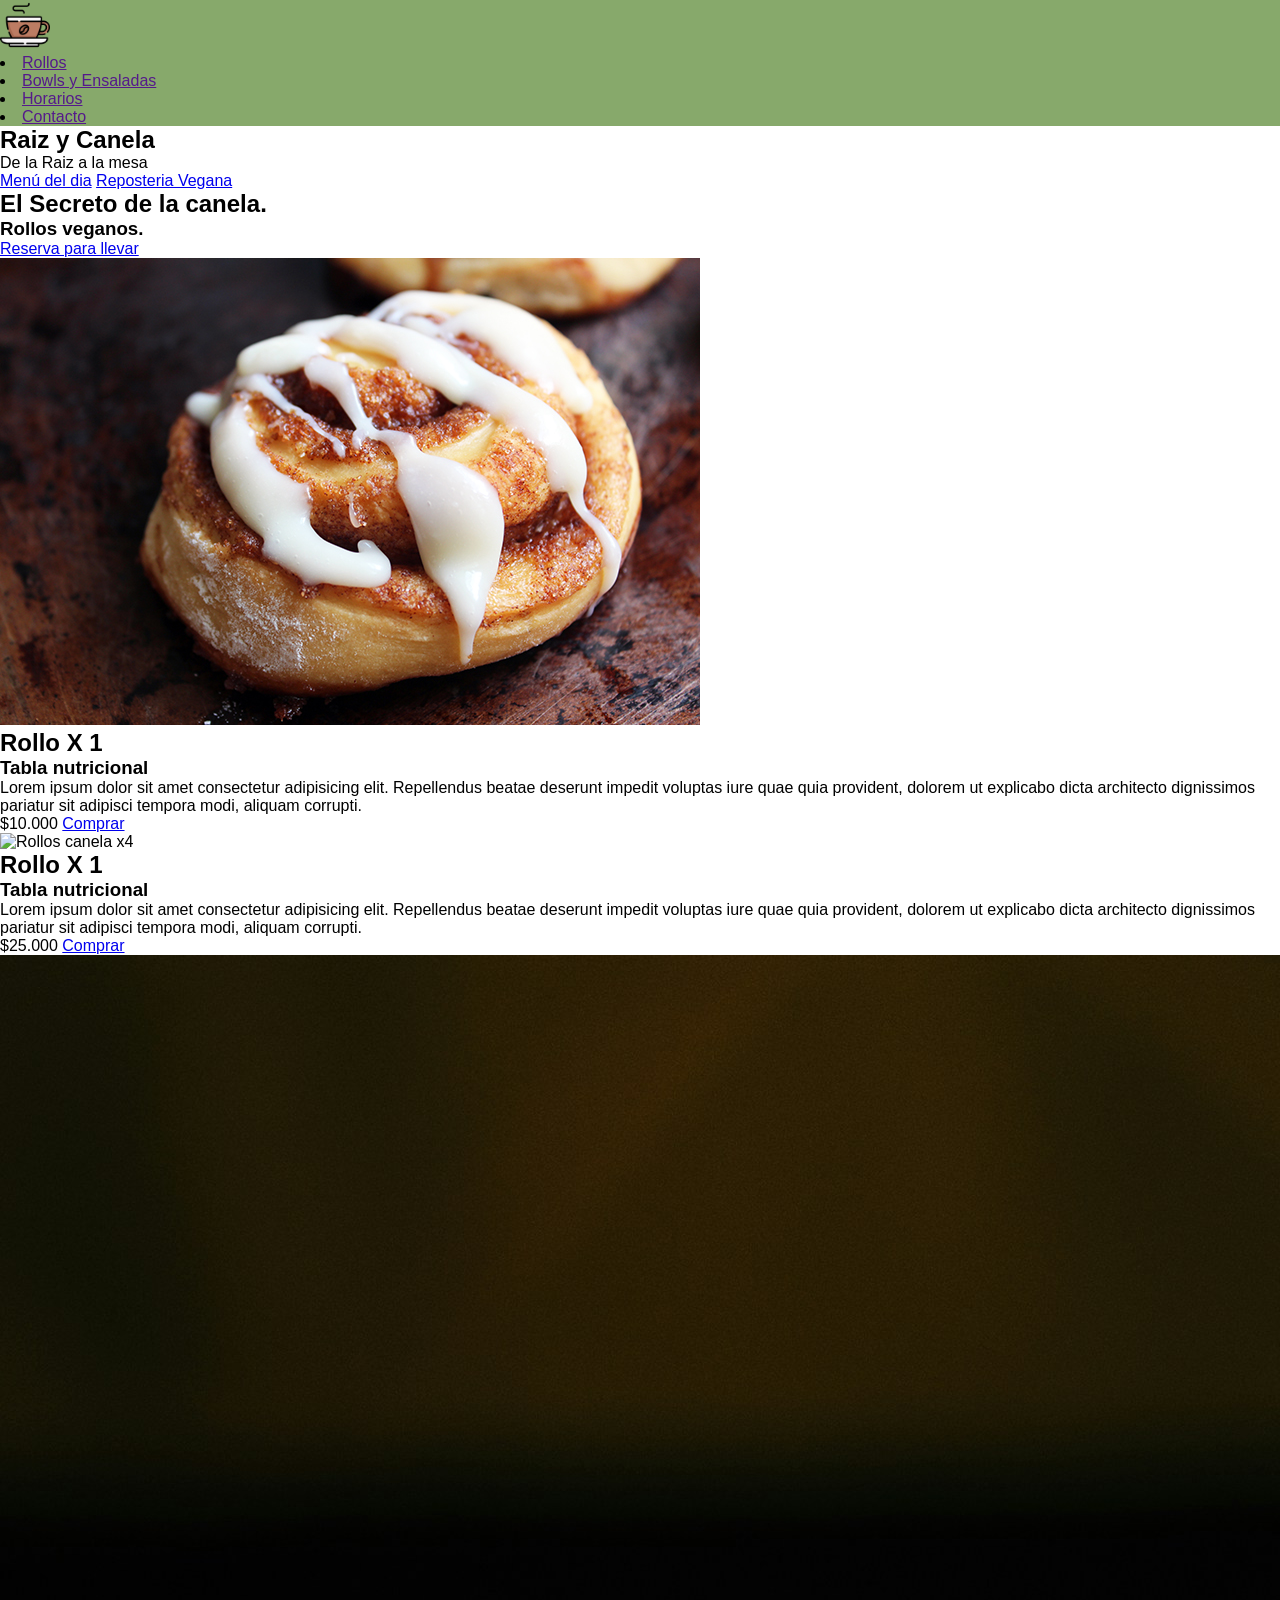
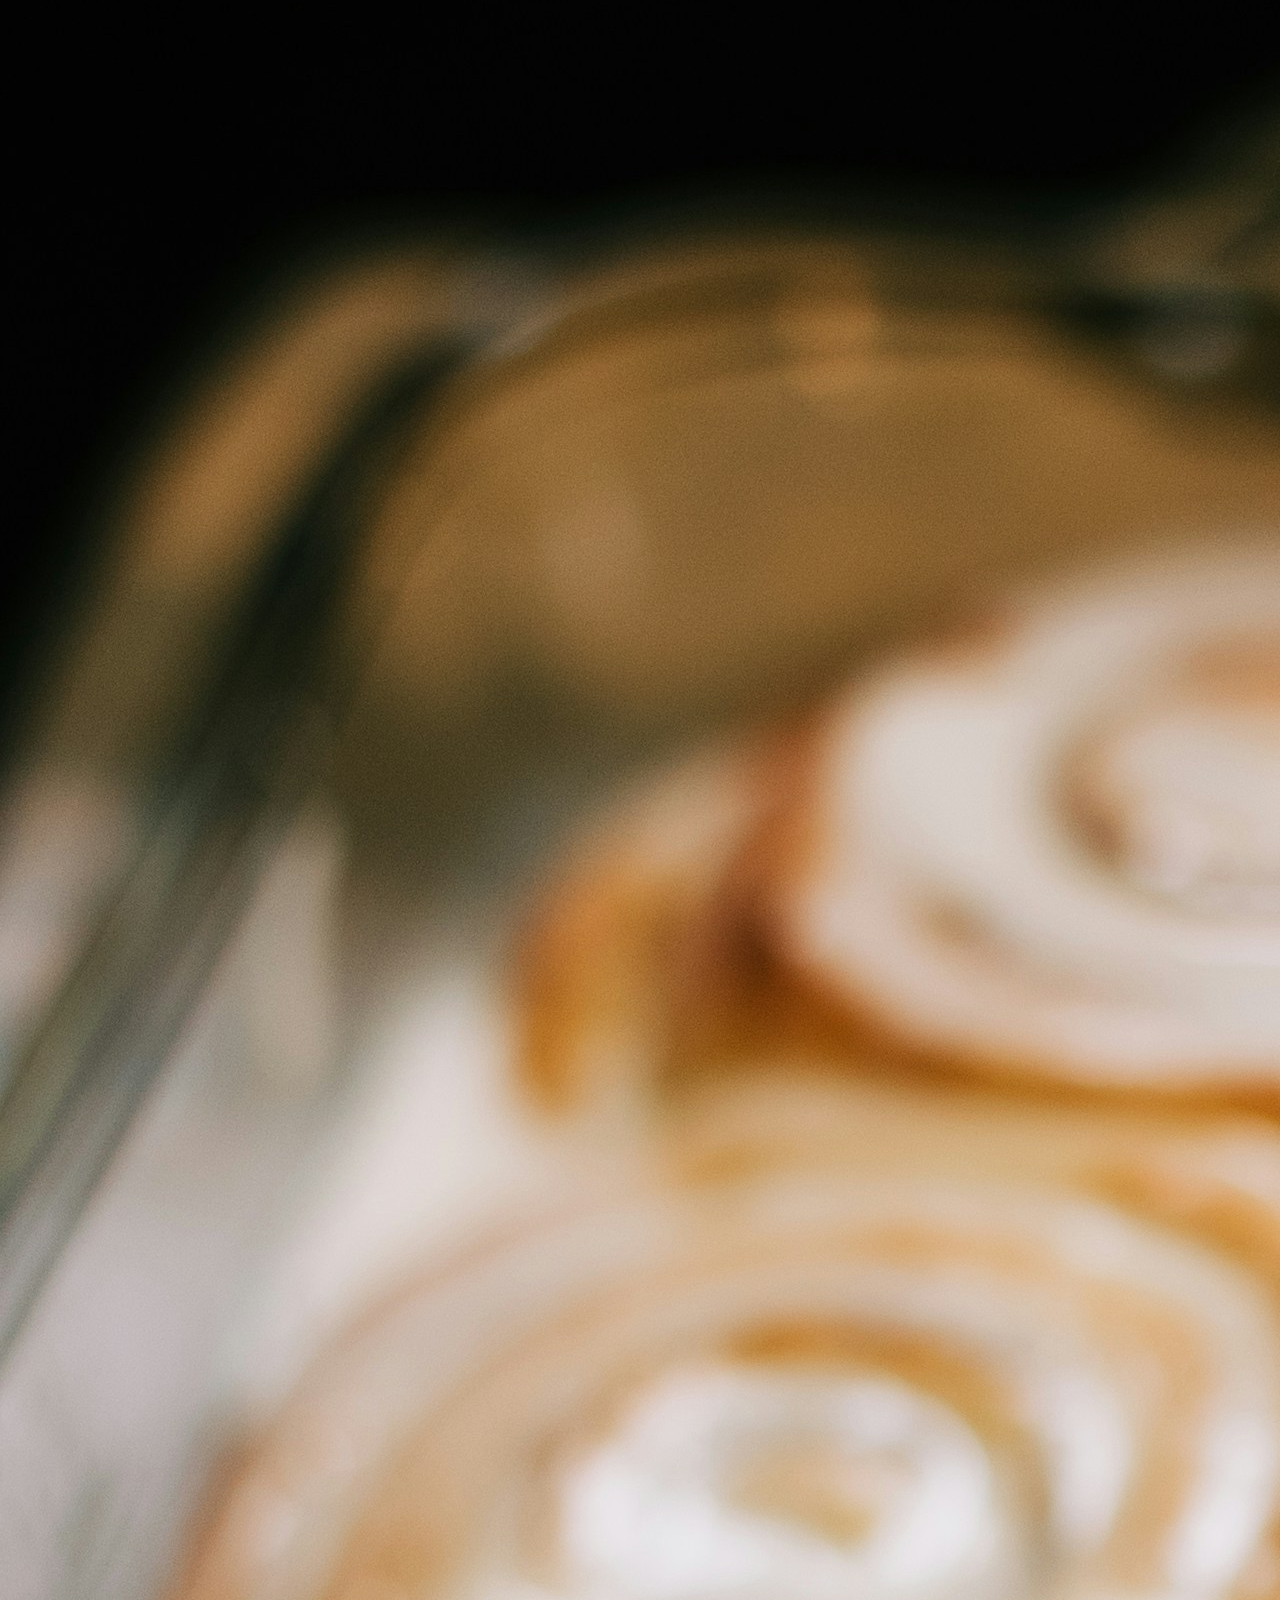
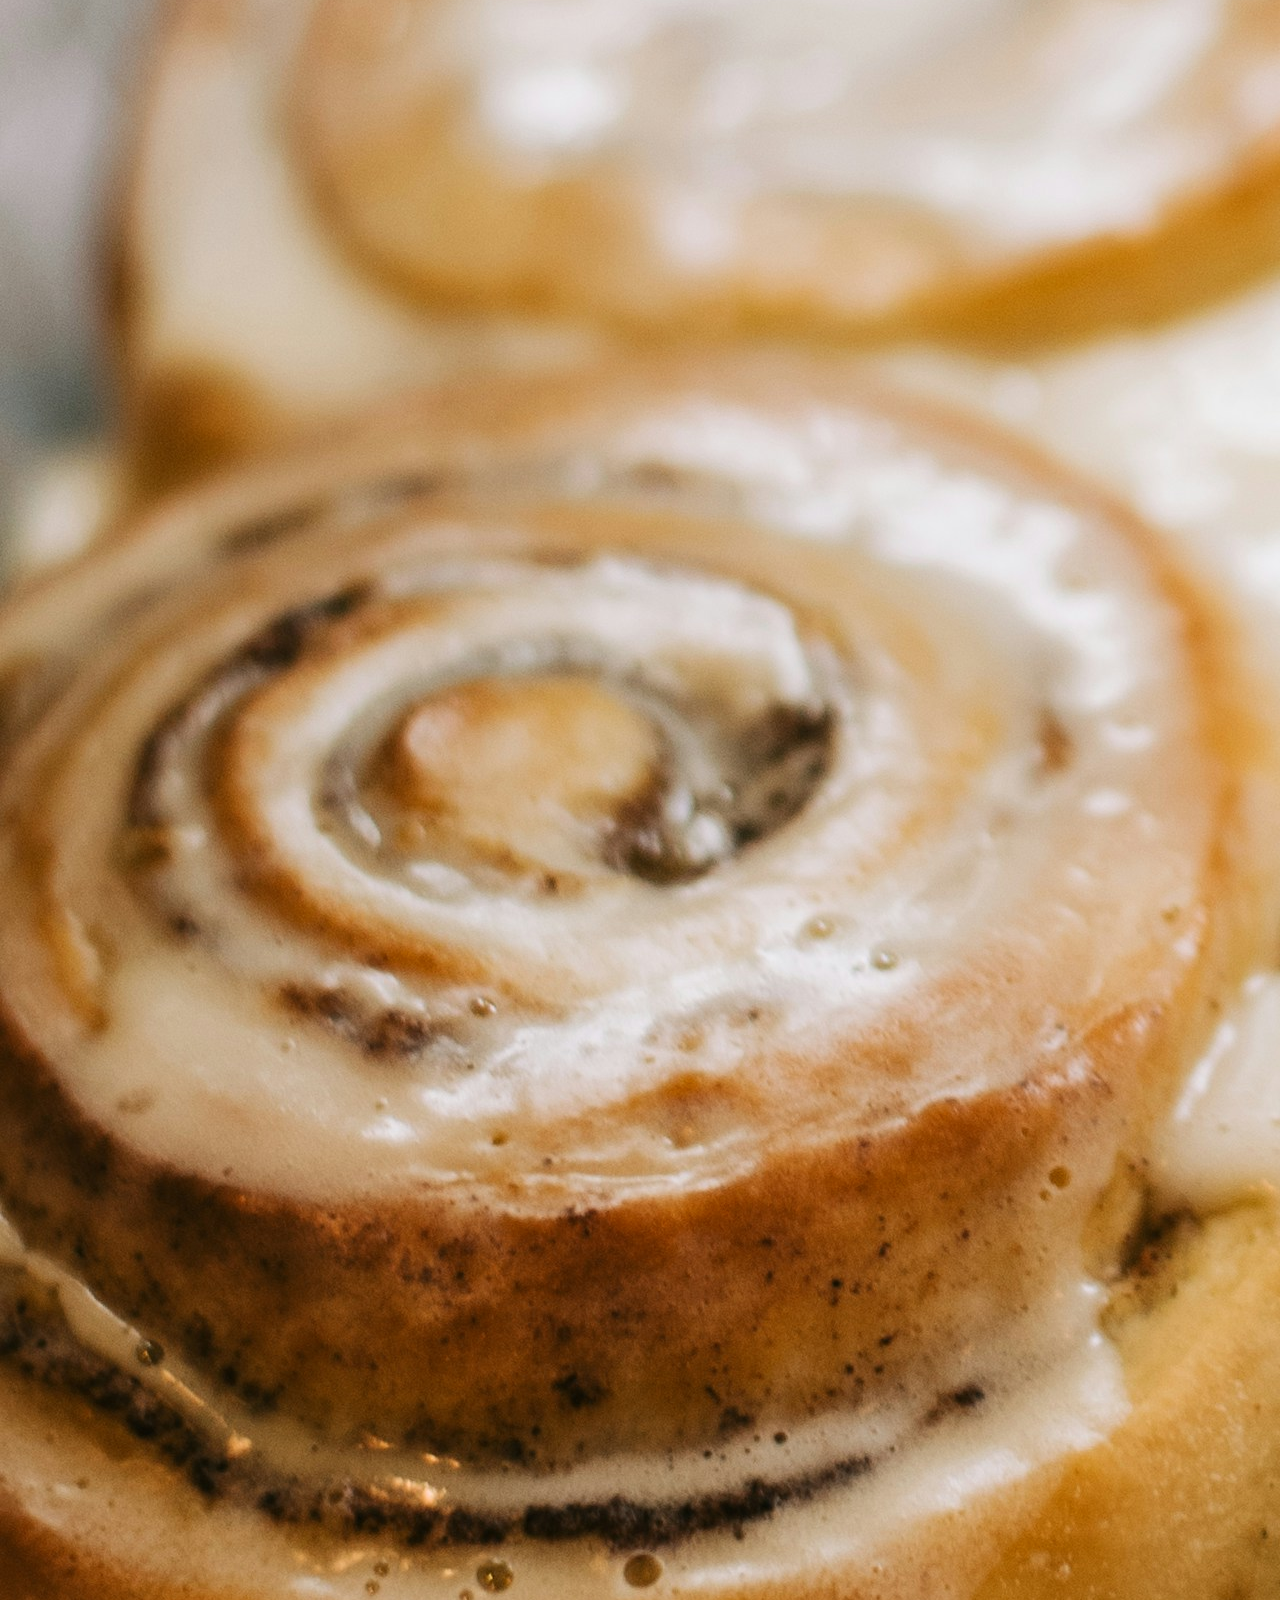
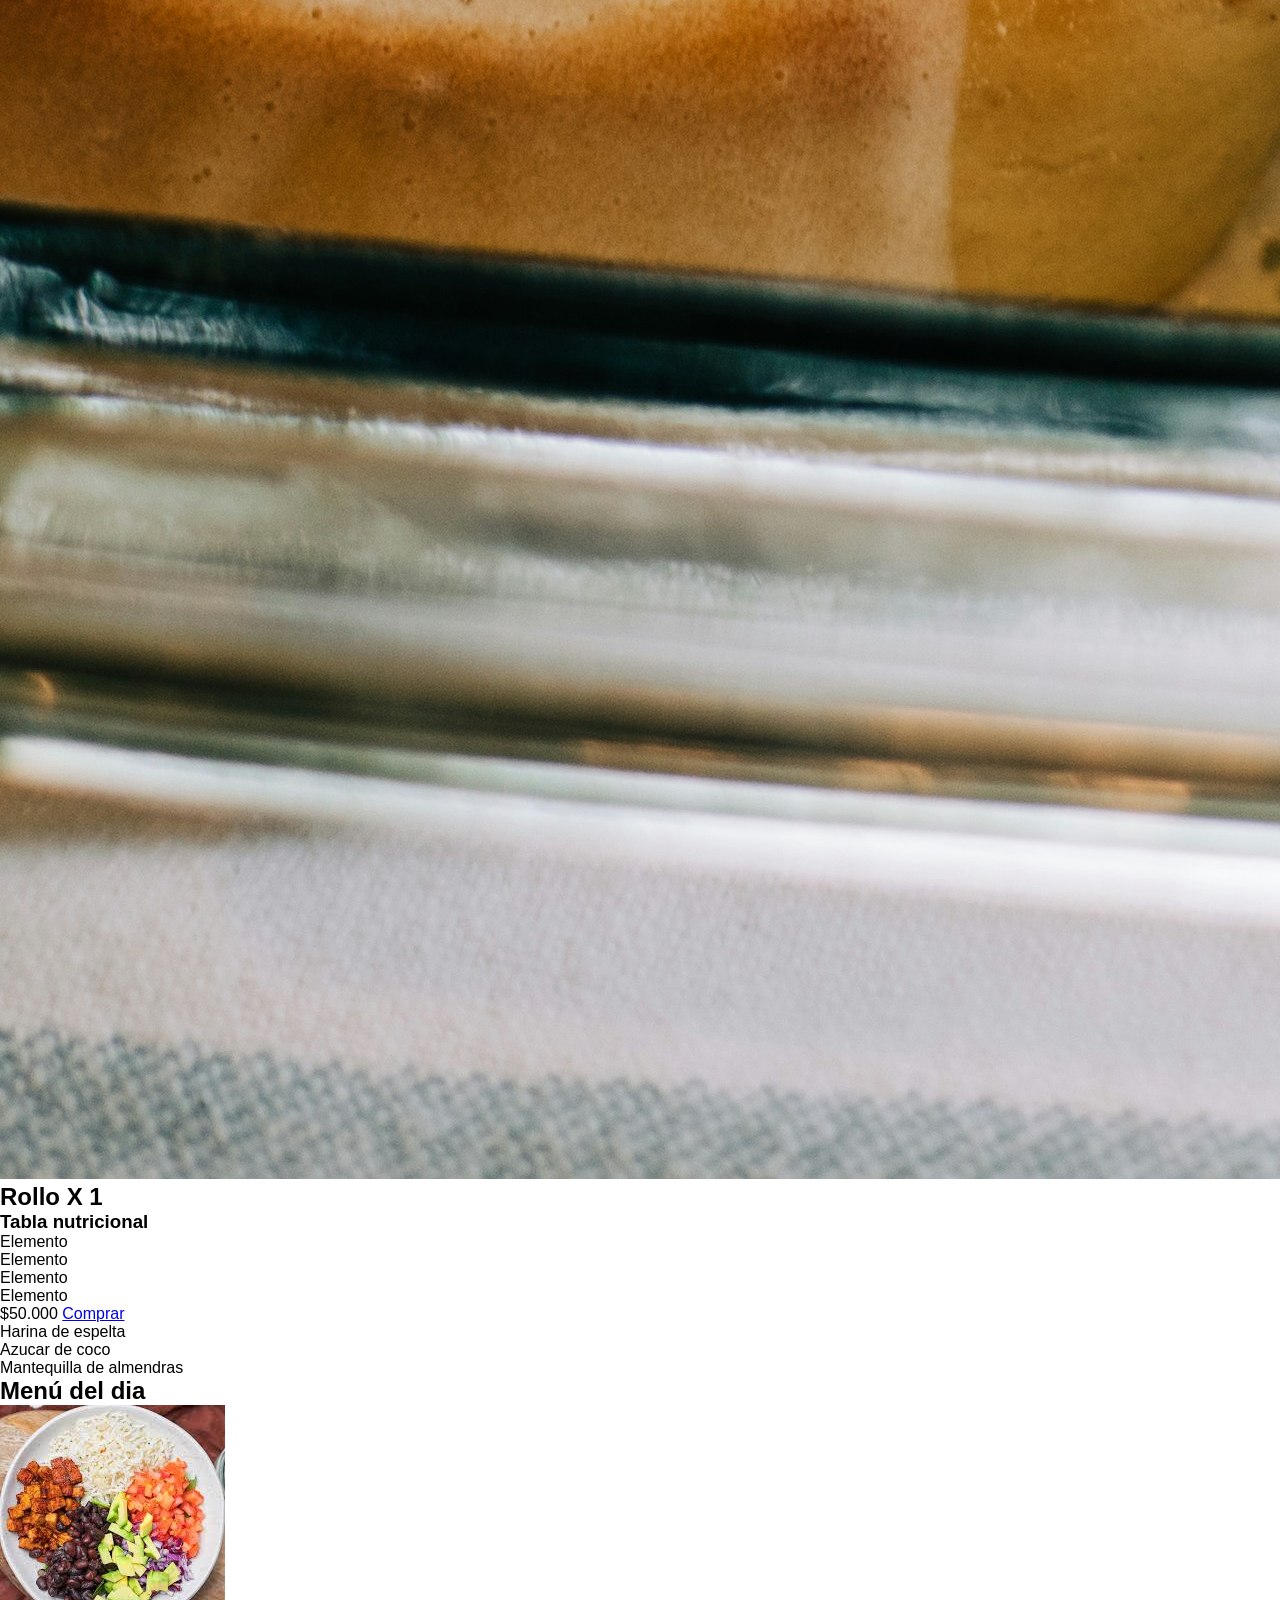
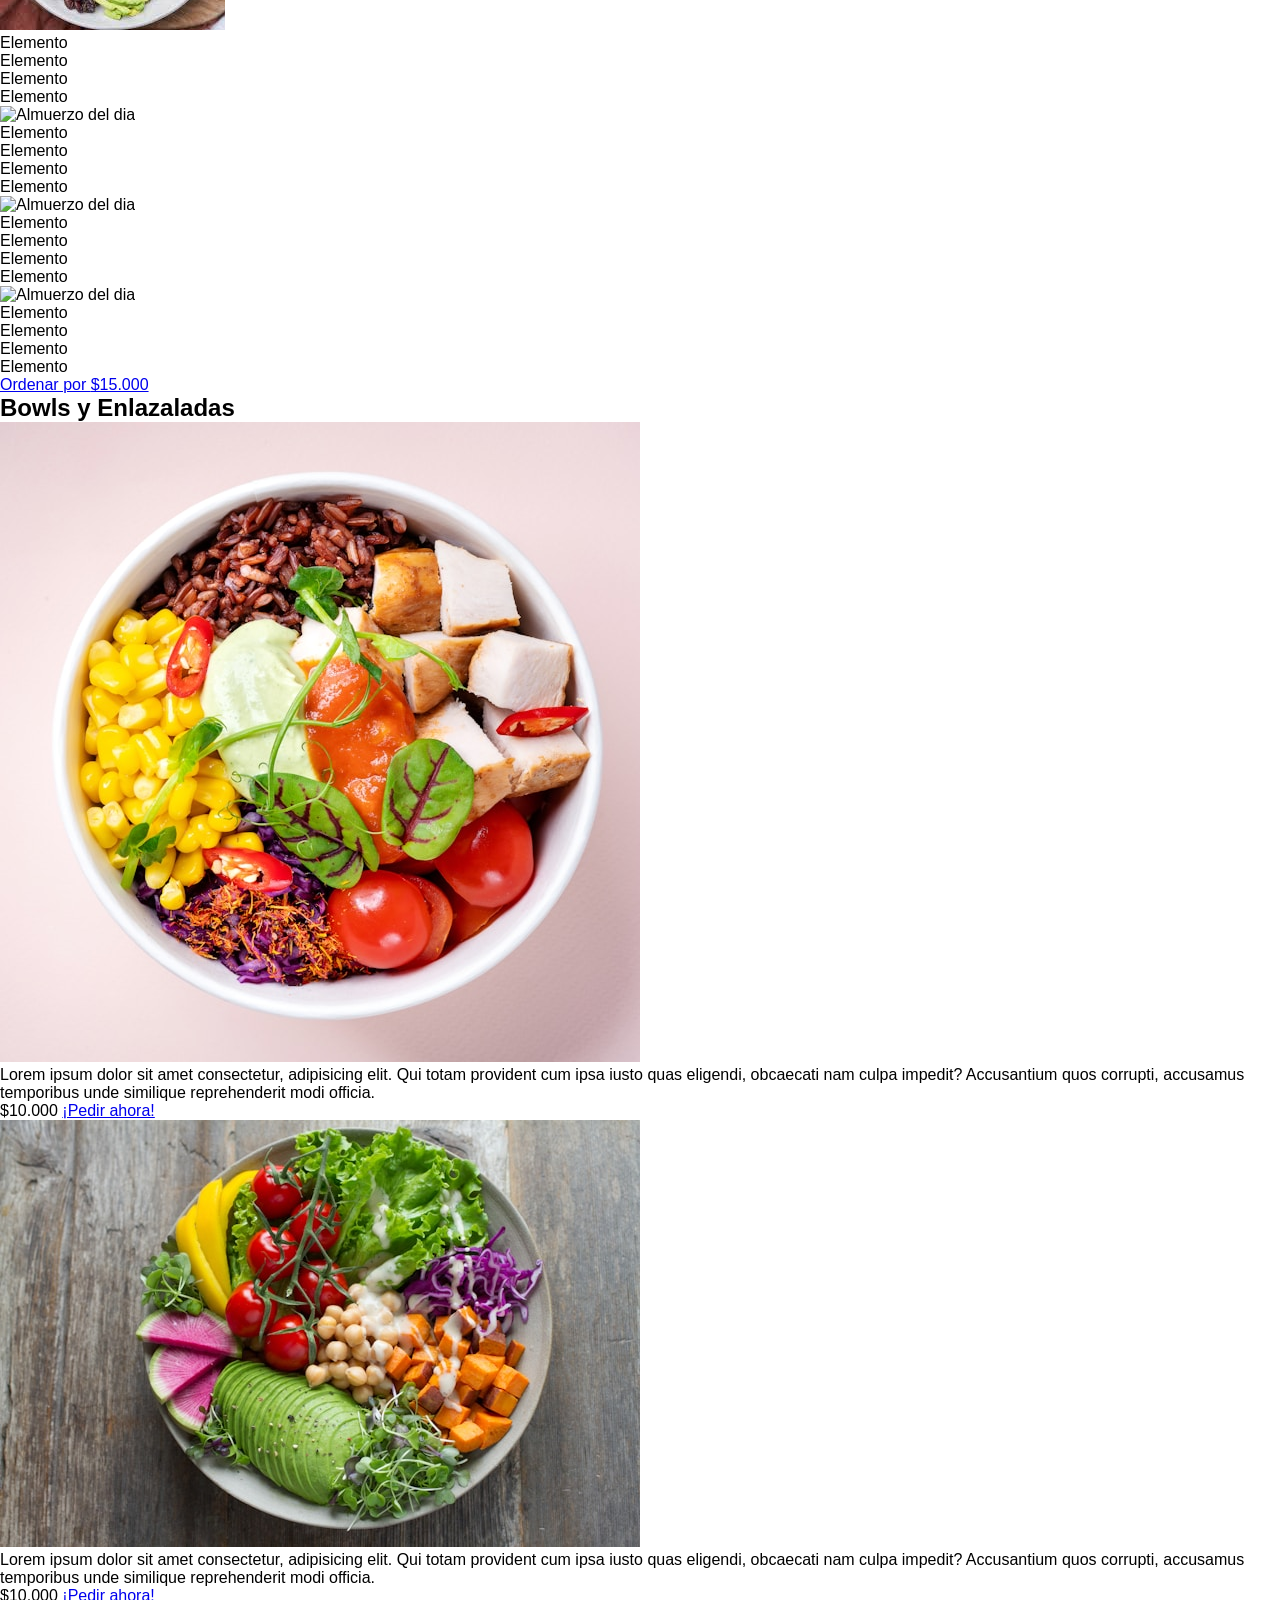
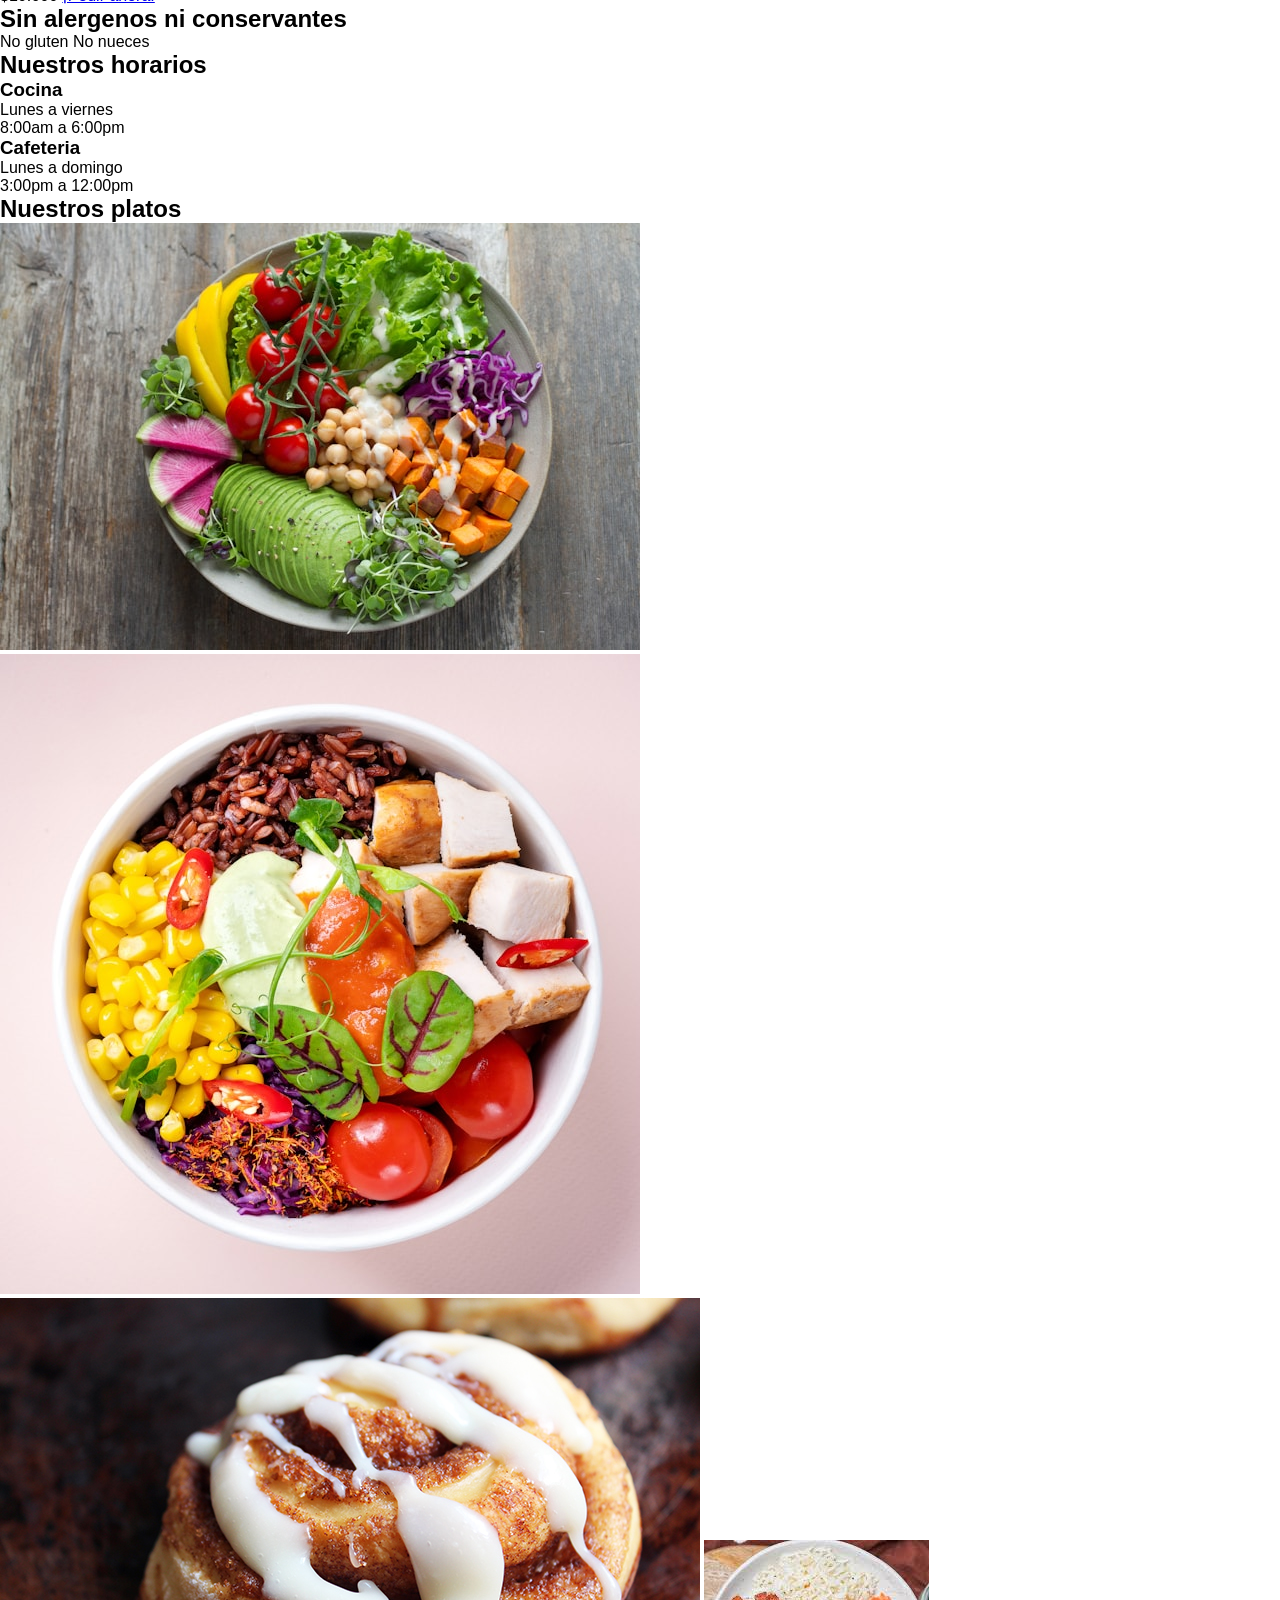
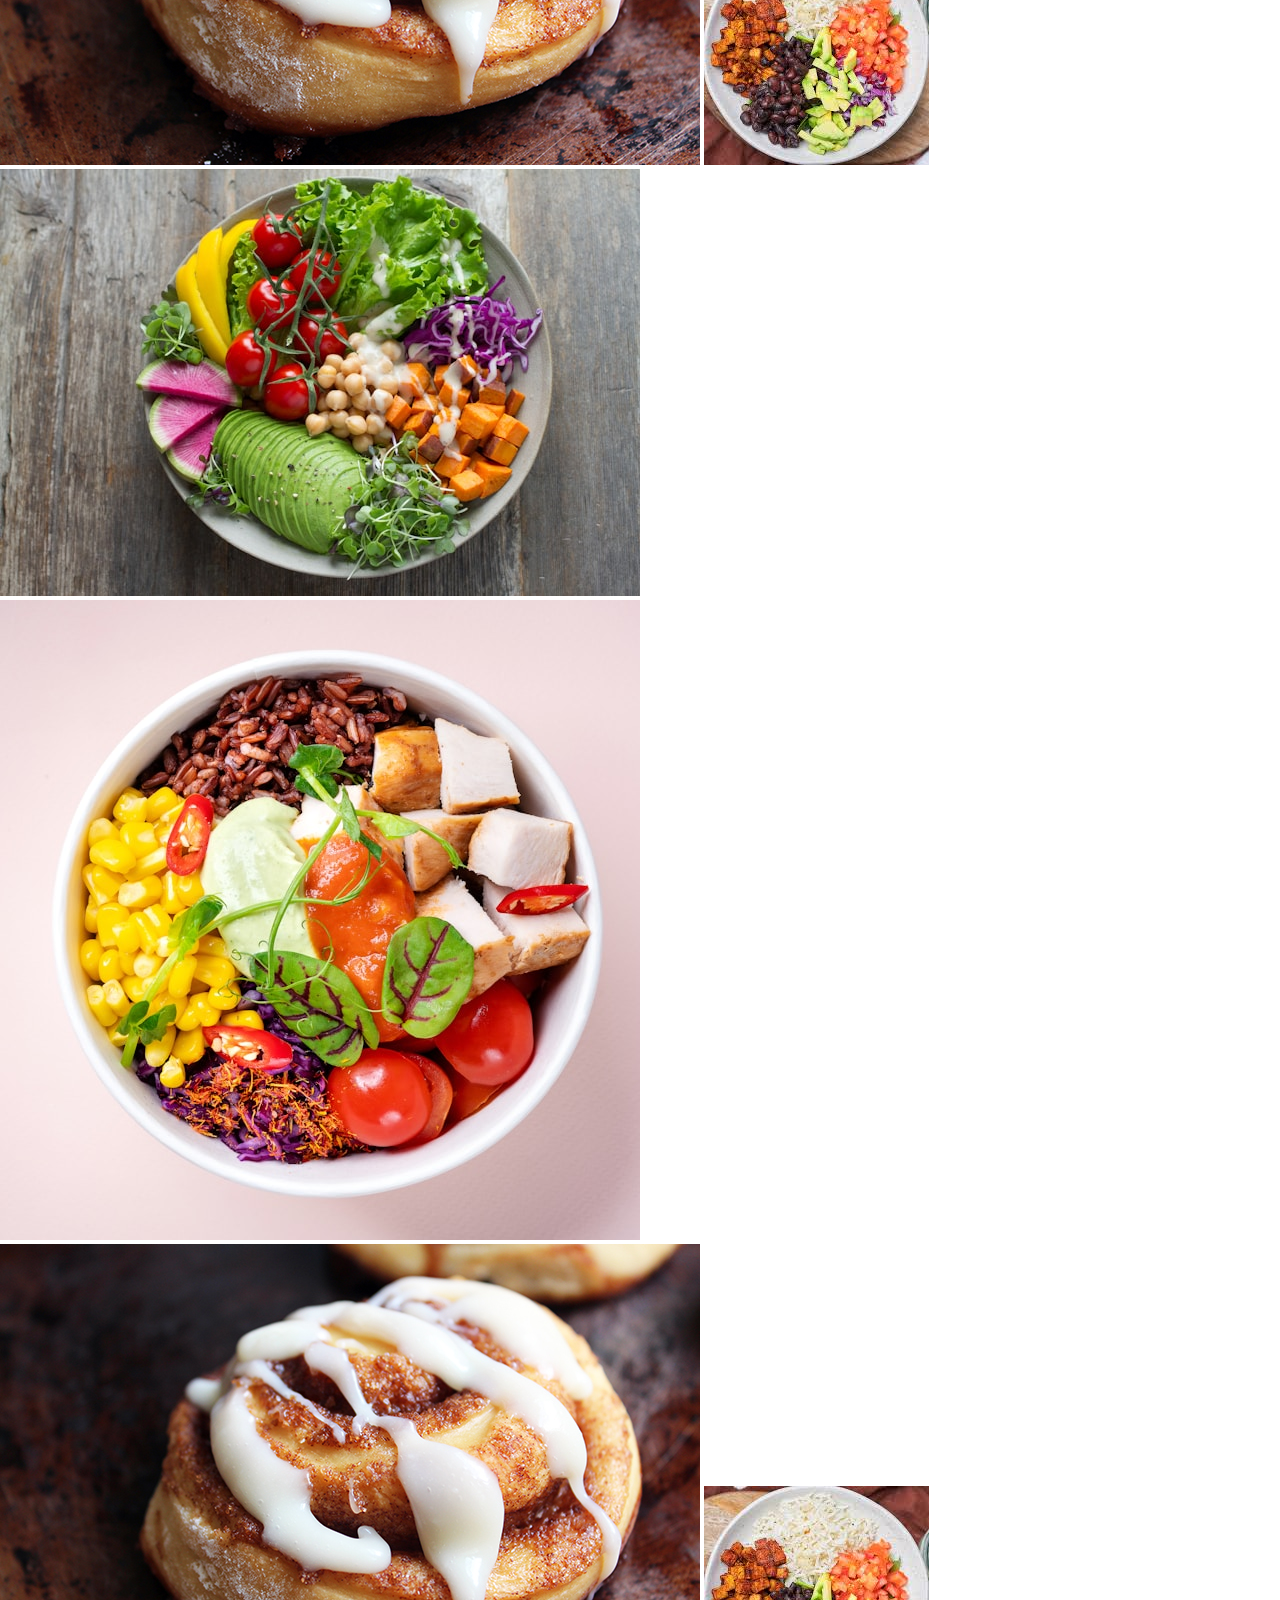
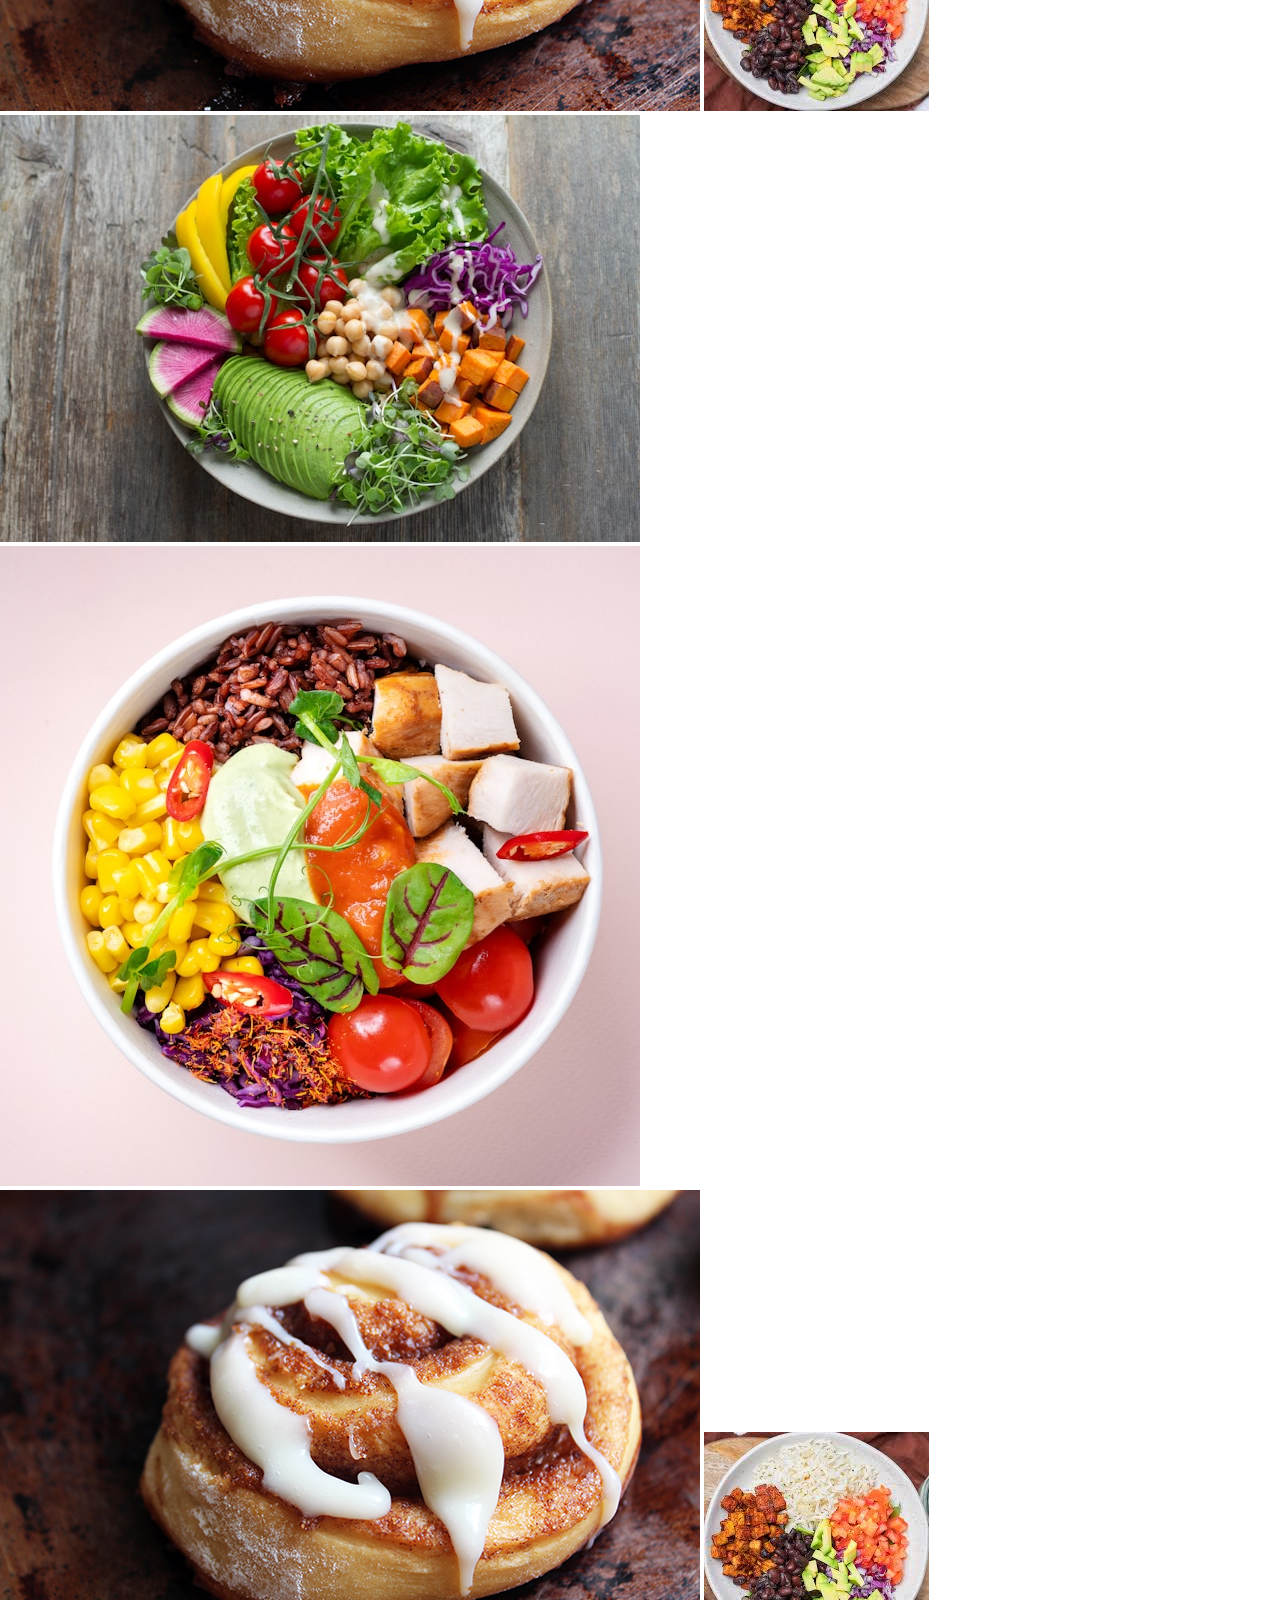
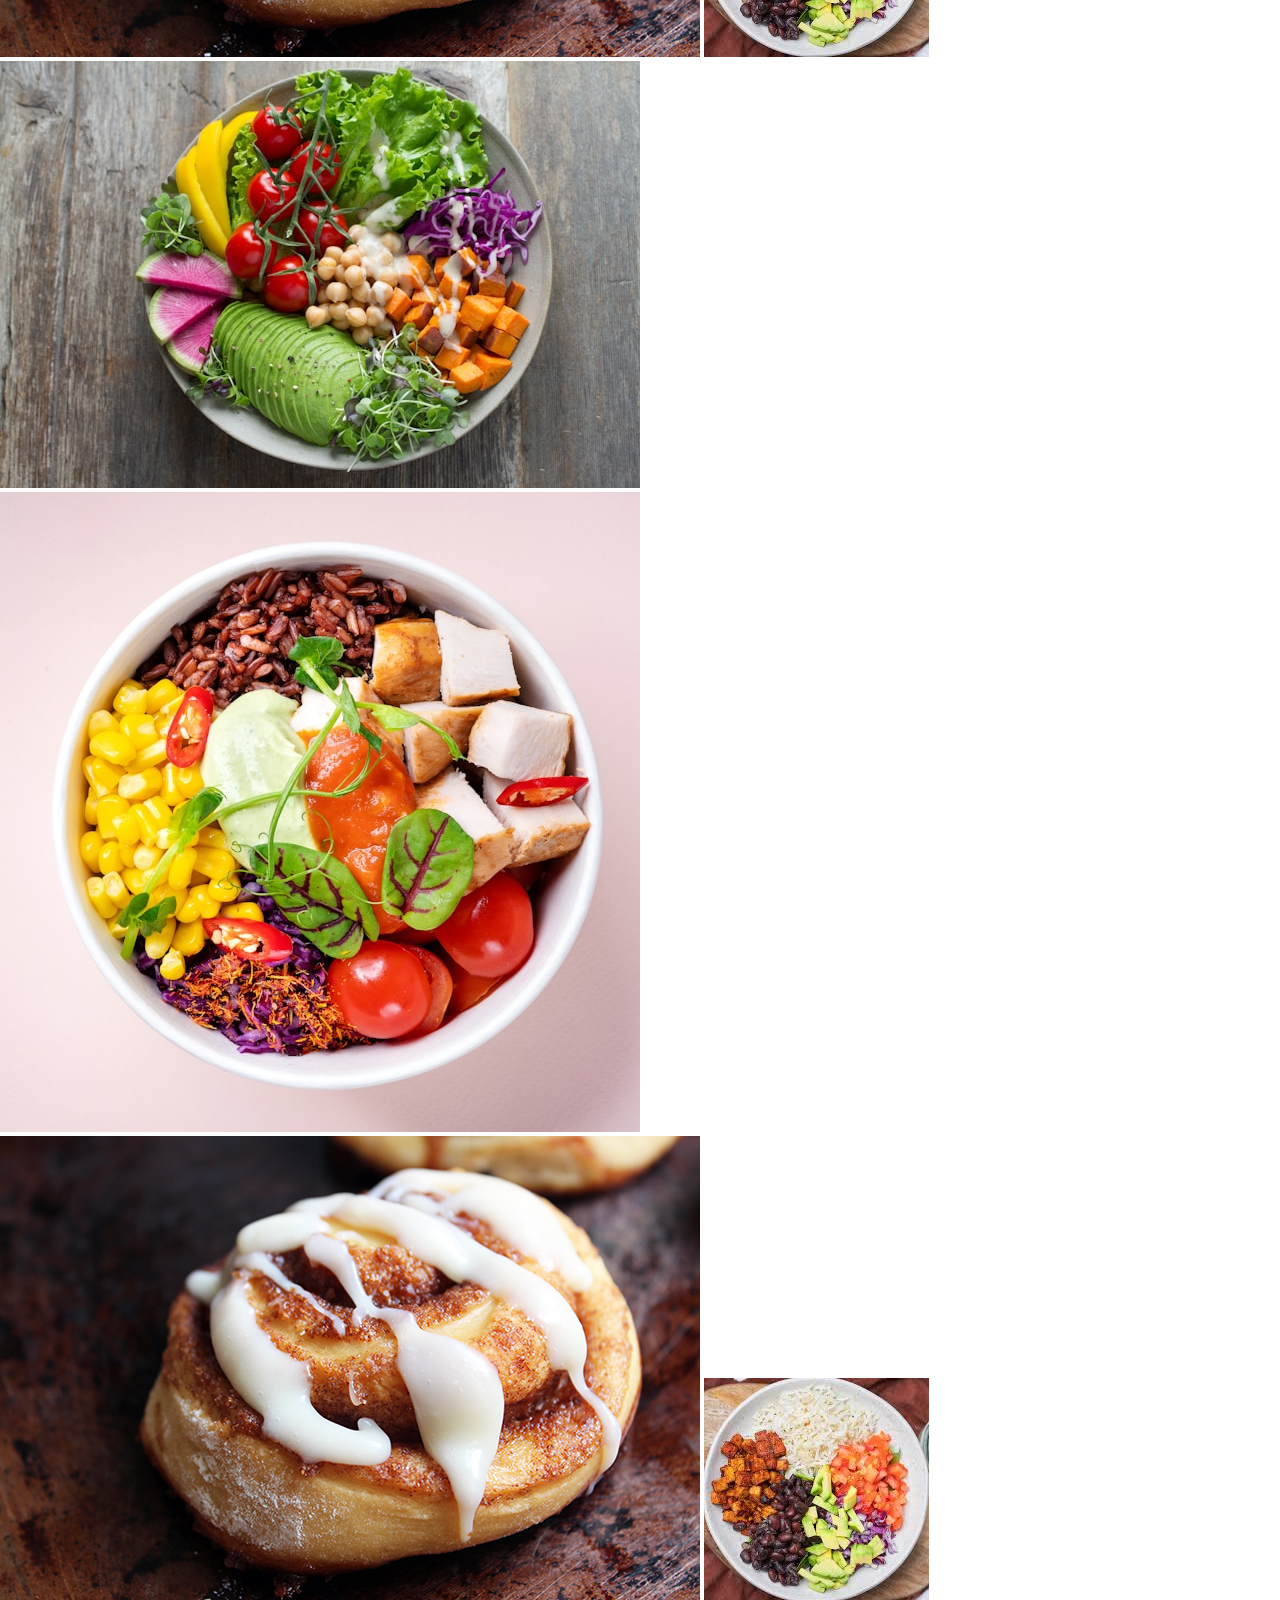
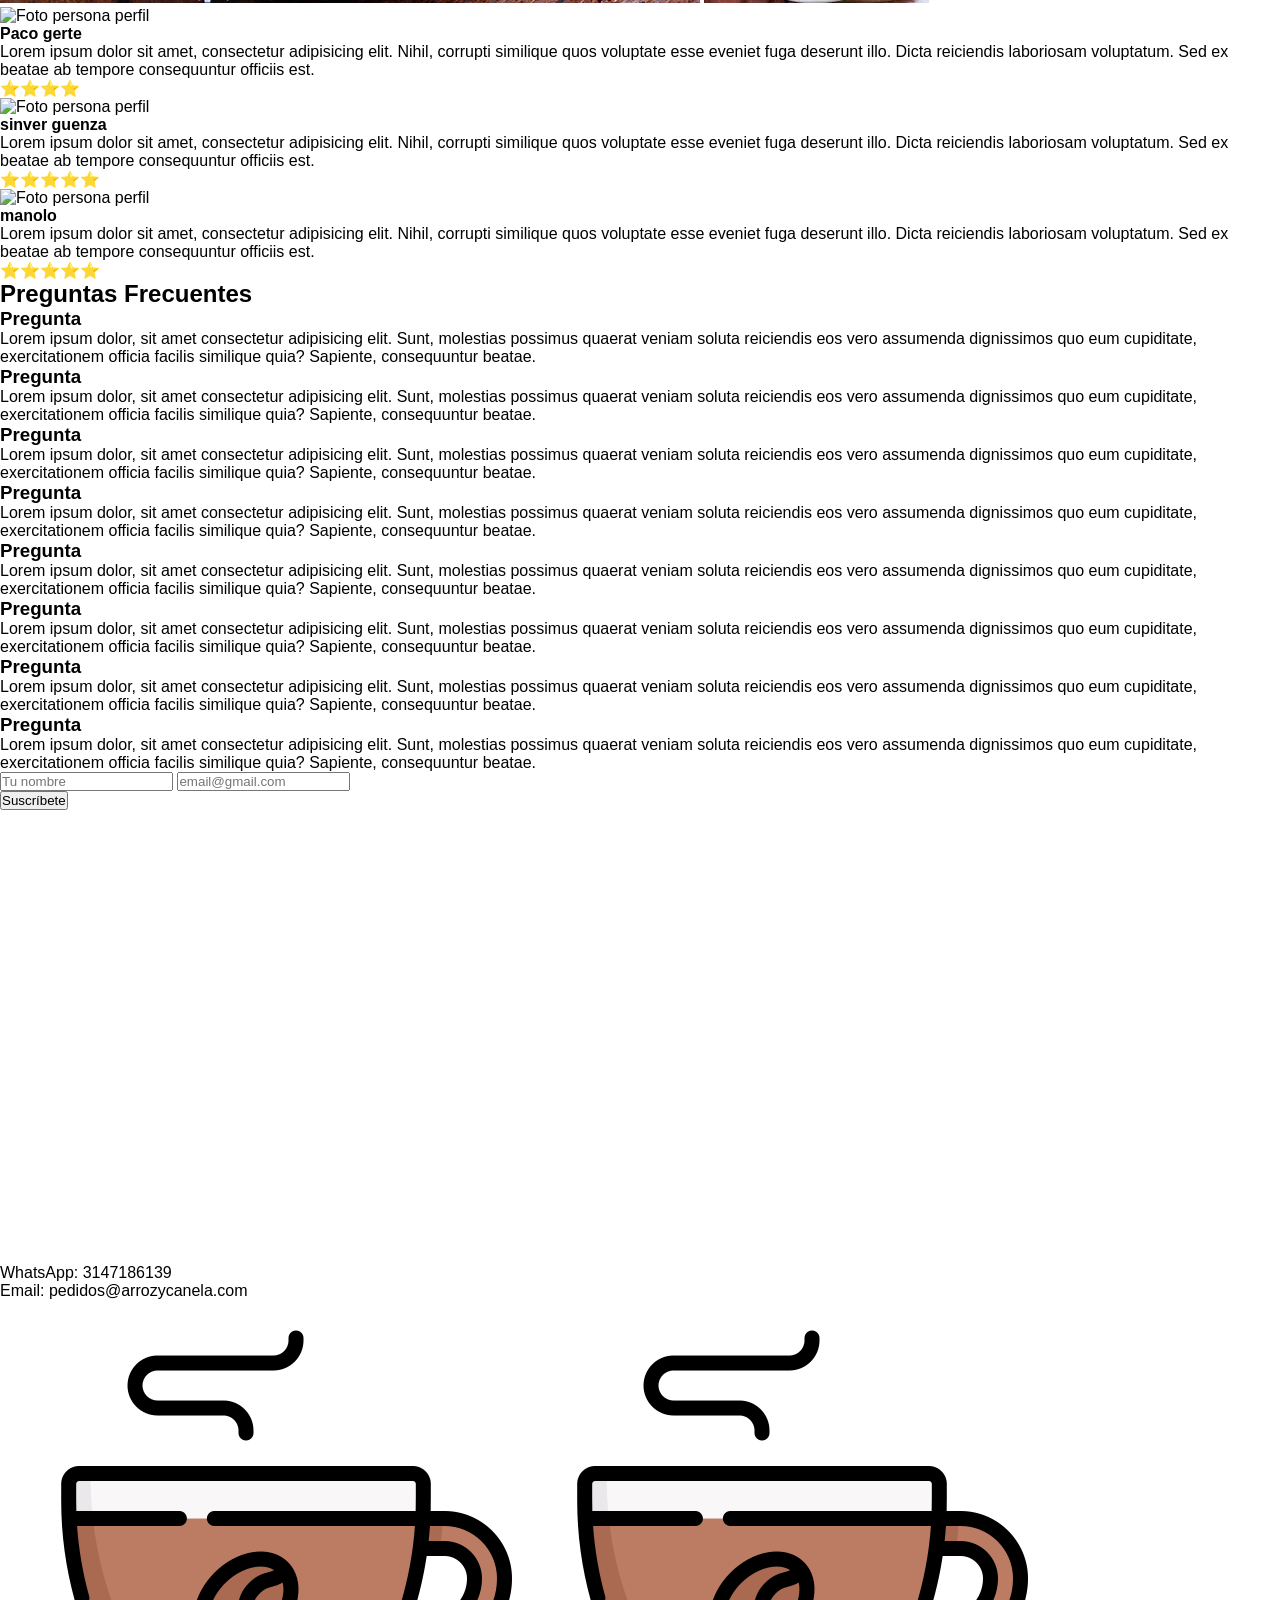
==== raizYCanela/index.html @ 751b99cc "finalizacion maquetación" ====
<!DOCTYPE html>
<html lang="en">

<head>
    <meta charset="UTF-8">
    <meta name="viewport" content="width=device-width, initial-scale=1.0">
    <title>Raiz y Canela</title>
    <meta name="description" content="Raiz y Canela pagina web.">
    <link rel="shortcut icon" href="img/favicon-cafeteria.png" type="image/x-icon">
    <link rel="stylesheet" href="style.css">
</head>

<body>
    <header>
        <div class="logo">
            <a href="#">
                <img src="img/favicon-cafeteria.png" alt="Logo Raiz y Canela">
            </a>
        </div>
        <nav>
            <li><a href="">Rollos</a></li>
            <li><a href="">Bowls y Ensaladas</a></li>
            <li><a href="">Horarios</a></li>
            <li><a href="">Contacto</a></li>
        </nav>
        <div>
            <a href="https://wa.me/573147186139"></a>
        </div>
    </header>

    <section class="hero">
        <h1>Raiz y Canela</h1>
        <p>De la Raiz a la mesa</p>
        <div class="hero-botones">
            <a href="#">Menú del dia</a>
            <a href="#">Reposteria Vegana</a>
        </div>
    </section>

    <section class="rollos">
        <div class="rollos-contenido">
            <div class="rollos-descripcion">
                <h2>El Secreto de la canela.</h2>
                <h3>Rollos veganos.</h3>
                <a href="https:/wa.me/573147186139">Reserva para llevar</a>
            </div>
            <div class="rollos-productos">
                <article class="rollo-producto">
                    <img src="img/rollo-canela-x1.jpg" alt="Rollos canela x1">
                    <h2>Rollo X 1</h2>
                    <h3>Tabla nutricional</h3>
                    <p>Lorem ipsum dolor sit amet consectetur adipisicing elit. Repellendus beatae deserunt impedit
                        voluptas iure quae quia provident, dolorem ut explicabo dicta architecto dignissimos pariatur
                        sit adipisci tempora modi, aliquam corrupti.</p>
                    <div class="precio">
                        <span>$10.000</span>
                        <a href="https:/wa.me/573147186139&
                        text=quiero%20pedir%20pedirte">Comprar</a>
                    </div>
                </article>

                <article class="rollo-producto">
                    <img src="img/rollo-canela-x4.jpg" alt="Rollos canela x4">
                    <h2>Rollo X 1</h2>
                    <h3>Tabla nutricional</h3>
                    <p>Lorem ipsum dolor sit amet consectetur adipisicing elit. Repellendus beatae deserunt impedit
                        voluptas iure quae quia provident, dolorem ut explicabo dicta architecto dignissimos pariatur
                        sit adipisci tempora modi, aliquam corrupti.</p>
                    <div class="precio">
                        <span>$25.000</span>
                        <a href="https:/wa.me/573147186139&
                        text=quiero%20pedir%20pedirte">Comprar</a>
                    </div>
                </article>

                <article class="rollo-producto">
                    <img src="img/rollo-canela-x6.jpg" alt="Rollos canela x6">
                    <h2>Rollo X 1</h2>
                    <h3>Tabla nutricional</h3>
                    <ul>
                        <li>Elemento</li>
                        <li>Elemento</li>
                        <li>Elemento</li>
                        <li>Elemento</li>
                    </ul>
                    <div class="precio">
                        <span>$50.000</span>
                        <a href="https:/wa.me/573147186139&
                        text=quiero%20pedir%20pedirte">Comprar</a>
                    </div>
                </article>
            </div>
        </div>
        <div class="rollos-ingredientes">
            <div class="rollo-ingredientes">Harina de espelta</div>
            <div class="rollo-ingredientes">Azucar de coco</div>
            <div class="rollo-ingredientes">Mantequilla de almendras</div>
        </div>
    </section>

    <section class="menu-dia">
        <h2>Menú del dia</h2>
        <div class="menu-items">
            <article class="opcion-almuerzo">
                <img src="img/almuerzo-vegano1.jpg" alt="Almuerzo del dia">
                <ul>
                    <li>Elemento</li>
                    <li>Elemento</li>
                    <li>Elemento</li>
                    <li>Elemento</li>
                </ul>
            </article>

            <article class="opcion-almuerzo">
                <img src="img/almuerzo-vegano2.jpg" alt="Almuerzo del dia">
                <ul>
                    <li>Elemento</li>
                    <li>Elemento</li>
                    <li>Elemento</li>
                    <li>Elemento</li>
                </ul>
            </article>

            <article class="opcion-almuerzo">
                <img src="img/almuerzo-vegano3.jpg" alt="Almuerzo del dia">
                <ul>
                    <li>Elemento</li>
                    <li>Elemento</li>
                    <li>Elemento</li>
                    <li>Elemento</li>
                </ul>
            </article>

            <article class="opcion-almuerzo">
                <img src="img/almuerzo-vegano4.jpg" alt="Almuerzo del dia">
                <ul>
                    <li>Elemento</li>
                    <li>Elemento</li>
                    <li>Elemento</li>
                    <li>Elemento</li>
                </ul>
            </article>
        </div>
        <a href="https:/wa.me/573147186139&
                        text=quiero%20pedir%20pedirte">Ordenar por <span>$15.000</span></a>
    </section>

    <section class="bowls">
        <div class="bowl-titulo">
            <h2>Bowls y Enlazaladas</h2>
        </div>
        <div class="bowls-items">
            <article class="bowl-item">
                <img src="img/producto-bowl.jpg" alt="producto bowl">
                <p>Lorem ipsum dolor sit amet consectetur, adipisicing elit. Qui totam provident cum ipsa iusto quas eligendi, obcaecati nam culpa impedit? Accusantium quos corrupti, accusamus temporibus unde similique reprehenderit modi officia.
                </p>
                <span>$10.000</span>
                <a href="https:/wa.me/573147186139&
                        text=quiero%20pedir%20pedirte"><span>¡Pedir ahora!</span></a>
            </article>

            <article class="enzalada-item">
                <img src="img/ensalada.jpg" alt="producto ensalada">
                <p>Lorem ipsum dolor sit amet consectetur, adipisicing elit. Qui totam provident cum ipsa iusto quas eligendi, obcaecati nam culpa impedit? Accusantium quos corrupti, accusamus temporibus unde similique reprehenderit modi officia.
                </p>
                <span>$10.000</span>
                <a href="https:/wa.me/573147186139&
                        text=quiero%20pedir%20pedirte"><span>¡Pedir ahora!</span></a>
            </article>
        </div>
    </section>

    <section class="mensaje-alergenos">
        <h2>Sin alergenos ni conservantes</h2>
        <div class="alergenos-item">
            <span>No gluten</span>
            <span>No nueces</span>
        </div>
    </section>

    <section class="horarios">
        <h2>Nuestros horarios</h2>
        <div class="horarios-area">
            <div class="horarios-cocina">
                <h3>Cocina</h3>
                <p>Lunes a viernes <br>8:00am a 6:00pm</p>
            </div>

            <div class="horarios-cafeteria">
                <h3>Cafeteria</h3>
                <p>Lunes a domingo <br> 3:00pm a 12:00pm</p>
            </div>
        </div>
    </section>

    <section class="nuestros-platos">
        <div class="platos-titulo">
            <h2>Nuestros platos</h2>
        </div>
        <div class="platos-galeria">
            <img src="img/ensalada.jpg" alt="imagen galeria de imagenes">
            <img src="img/producto-bowl.jpg" alt="imagen galeria de imagenes">
            <img src="img/rollo-canela-x1.jpg" alt="imagen galeria de imagenes">
            <img src="img/almuerzo-vegano1.jpg" alt="imagen galeria de imagenes">

            <img src="img/ensalada.jpg" alt="imagen galeria de imagenes">
            <img src="img/producto-bowl.jpg" alt="imagen galeria de imagenes">
            <img src="img/rollo-canela-x1.jpg" alt="imagen galeria de imagenes">
            <img src="img/almuerzo-vegano1.jpg" alt="imagen galeria de imagenes">

            <img src="img/ensalada.jpg" alt="imagen galeria de imagenes">
            <img src="img/producto-bowl.jpg" alt="imagen galeria de imagenes">
            <img src="img/rollo-canela-x1.jpg" alt="imagen galeria de imagenes">
            <img src="img/almuerzo-vegano1.jpg" alt="imagen galeria de imagenes">

            <img src="img/ensalada.jpg" alt="imagen galeria de imagenes">
            <img src="img/producto-bowl.jpg" alt="imagen galeria de imagenes">
            <img src="img/rollo-canela-x1.jpg" alt="imagen galeria de imagenes">
            <img src="img/almuerzo-vegano1.jpg" alt="imagen galeria de imagenes">
        </div>
    </section>

<section class="testimonios">
    <article class="testimonios">
        <div class="testimonio-identificacion">
            <img src="" alt="Foto persona perfil">
            <h4>Paco gerte</h4>
        </div>
        <p>Lorem ipsum dolor sit amet, consectetur adipisicing elit. Nihil, corrupti similique quos voluptate esse eveniet fuga deserunt illo. Dicta reiciendis laboriosam voluptatum. Sed ex beatae ab tempore consequuntur officiis est.
        </p>
        <span>⭐⭐⭐⭐</span>
    </article>

<article class="testimonios">
        <div class="testimonio-identificacion">
            <img src="" alt="Foto persona perfil">
            <h4>sinver guenza</h4>
        </div>
        <p>Lorem ipsum dolor sit amet, consectetur adipisicing elit. Nihil, corrupti similique quos voluptate esse eveniet fuga deserunt illo. Dicta reiciendis laboriosam voluptatum. Sed ex beatae ab tempore consequuntur officiis est.
        </p>
        <span>⭐⭐⭐⭐⭐</span>
    </article>

    <article class="testimonios">
        <div class="testimonio-identificacion">
            <img src="" alt="Foto persona perfil">
            <h4>manolo</h4>
        </div>
        <p>Lorem ipsum dolor sit amet, consectetur adipisicing elit. Nihil, corrupti similique quos voluptate esse eveniet fuga deserunt illo. Dicta reiciendis laboriosam voluptatum. Sed ex beatae ab tempore consequuntur officiis est.
        </p>
        <span>⭐⭐⭐⭐⭐</span>
    </article>
</section>
    
    <section class="preguntas-frecuentes">
        <h2>Preguntas Frecuentes</h2>
        <div class="preguntas-items">
            <article class="pregunta-item">
                <h3>Pregunta</h3>
                <p>Lorem ipsum dolor, sit amet consectetur adipisicing elit. Sunt, molestias possimus quaerat veniam soluta reiciendis eos vero assumenda dignissimos quo eum cupiditate, exercitationem officia facilis similique quia? Sapiente, consequuntur beatae.</p>
            </article>

            <article class="pregunta-item">
                <h3>Pregunta</h3>
                <p>Lorem ipsum dolor, sit amet consectetur adipisicing elit. Sunt, molestias possimus quaerat veniam soluta reiciendis eos vero assumenda dignissimos quo eum cupiditate, exercitationem officia facilis similique quia? Sapiente, consequuntur beatae.</p>
            </article>

            <article class="pregunta-item">
                <h3>Pregunta</h3>
                <p>Lorem ipsum dolor, sit amet consectetur adipisicing elit. Sunt, molestias possimus quaerat veniam soluta reiciendis eos vero assumenda dignissimos quo eum cupiditate, exercitationem officia facilis similique quia? Sapiente, consequuntur beatae.</p>
            </article>

            <article class="pregunta-item">
                <h3>Pregunta</h3>
                <p>Lorem ipsum dolor, sit amet consectetur adipisicing elit. Sunt, molestias possimus quaerat veniam soluta reiciendis eos vero assumenda dignissimos quo eum cupiditate, exercitationem officia facilis similique quia? Sapiente, consequuntur beatae.</p>
            </article>

            <article class="pregunta-item">
                <h3>Pregunta</h3>
                <p>Lorem ipsum dolor, sit amet consectetur adipisicing elit. Sunt, molestias possimus quaerat veniam soluta reiciendis eos vero assumenda dignissimos quo eum cupiditate, exercitationem officia facilis similique quia? Sapiente, consequuntur beatae.</p>
            </article>

            <article class="pregunta-item">
                <h3>Pregunta</h3>
                <p>Lorem ipsum dolor, sit amet consectetur adipisicing elit. Sunt, molestias possimus quaerat veniam soluta reiciendis eos vero assumenda dignissimos quo eum cupiditate, exercitationem officia facilis similique quia? Sapiente, consequuntur beatae.</p>
            </article>

            <article class="pregunta-item">
                <h3>Pregunta</h3>
                <p>Lorem ipsum dolor, sit amet consectetur adipisicing elit. Sunt, molestias possimus quaerat veniam soluta reiciendis eos vero assumenda dignissimos quo eum cupiditate, exercitationem officia facilis similique quia? Sapiente, consequuntur beatae.</p>
            </article>

            <article class="pregunta-item">
                <h3>Pregunta</h3>
                <p>Lorem ipsum dolor, sit amet consectetur adipisicing elit. Sunt, molestias possimus quaerat veniam soluta reiciendis eos vero assumenda dignissimos quo eum cupiditate, exercitationem officia facilis similique quia? Sapiente, consequuntur beatae.</p>
            </article>
        </div>
    </section>

    <section class="suscripcion">
        <div class="formulario">
            <input type="text" name="nombre" id="nombre" placeholder="Tu nombre">
            <input type="email" name="email" id="email" placeholder="email@gmail.com">
        </div>
        <button type="submit">Suscríbete</button>
    </section>

    <footer>
        <div class="mapa">
            <iframe src="https://www.google.com/maps/embed?pb=!1m14!1m12!1m3!1d1159.365716194253!2d-75.61639784258996!3d4.866237897554371!2m3!1f0!2f0!3f0!3m2!1i1024!2i768!4f13.1!5e0!3m2!1ses!2sco!4v1772554873824!5m2!1ses!2sco" width="600" height="450" style="border:0;" allowfullscreen="" loading="lazy" referrerpolicy="no-referrer-when-downgrade"></iframe>
        </div>

        <div class="informacion">
            <ul>
                <li>WhatsApp: <a href="https:/wa.me/573147186139"></a>3147186139</li>
                <li>Email: <a href=""></a>pedidos@arrozycanela.com</li>
            </ul>
            <div class="redes">
                <img src="img/favicon-cafeteria.png" alt="facebook">
                <img src="img/favicon-cafeteria.png" alt="facebook">
                <img src="img/favicon-cafeteria.png" alt="facebook">
                <img src="img/favicon-cafeteria.png" alt="facebook">
            </div>
        </div>
    </footer>

</body>

</html>
---- raizYCanela/style.css ----
*{
    margin: 0;
    padding: 0;
    box-sizing: border-box;
    font-family: sans-serif;
}

@import url("https://fonts.googleapis.com/css2?family=Montserrat:wght@300;400&family=Playlist+Script&display=swap");
@import url("https://fonts.googleapis.com/css2?family=Montserrat:wght@300;400&family=Playlist+Script&display=swap");

:root{
    --color-fondo:#FDF5E6;
    --color-texto:#6E4228;
    --color-detalle-verde:#87A96B;

    --fuente-cuerpo: "Opens Sans";
    --fuente-titulos: "Montserrat";
}

header{
    background-color: var(--color-detalle-verde);

}
.logo img{
    height: 50px;
}
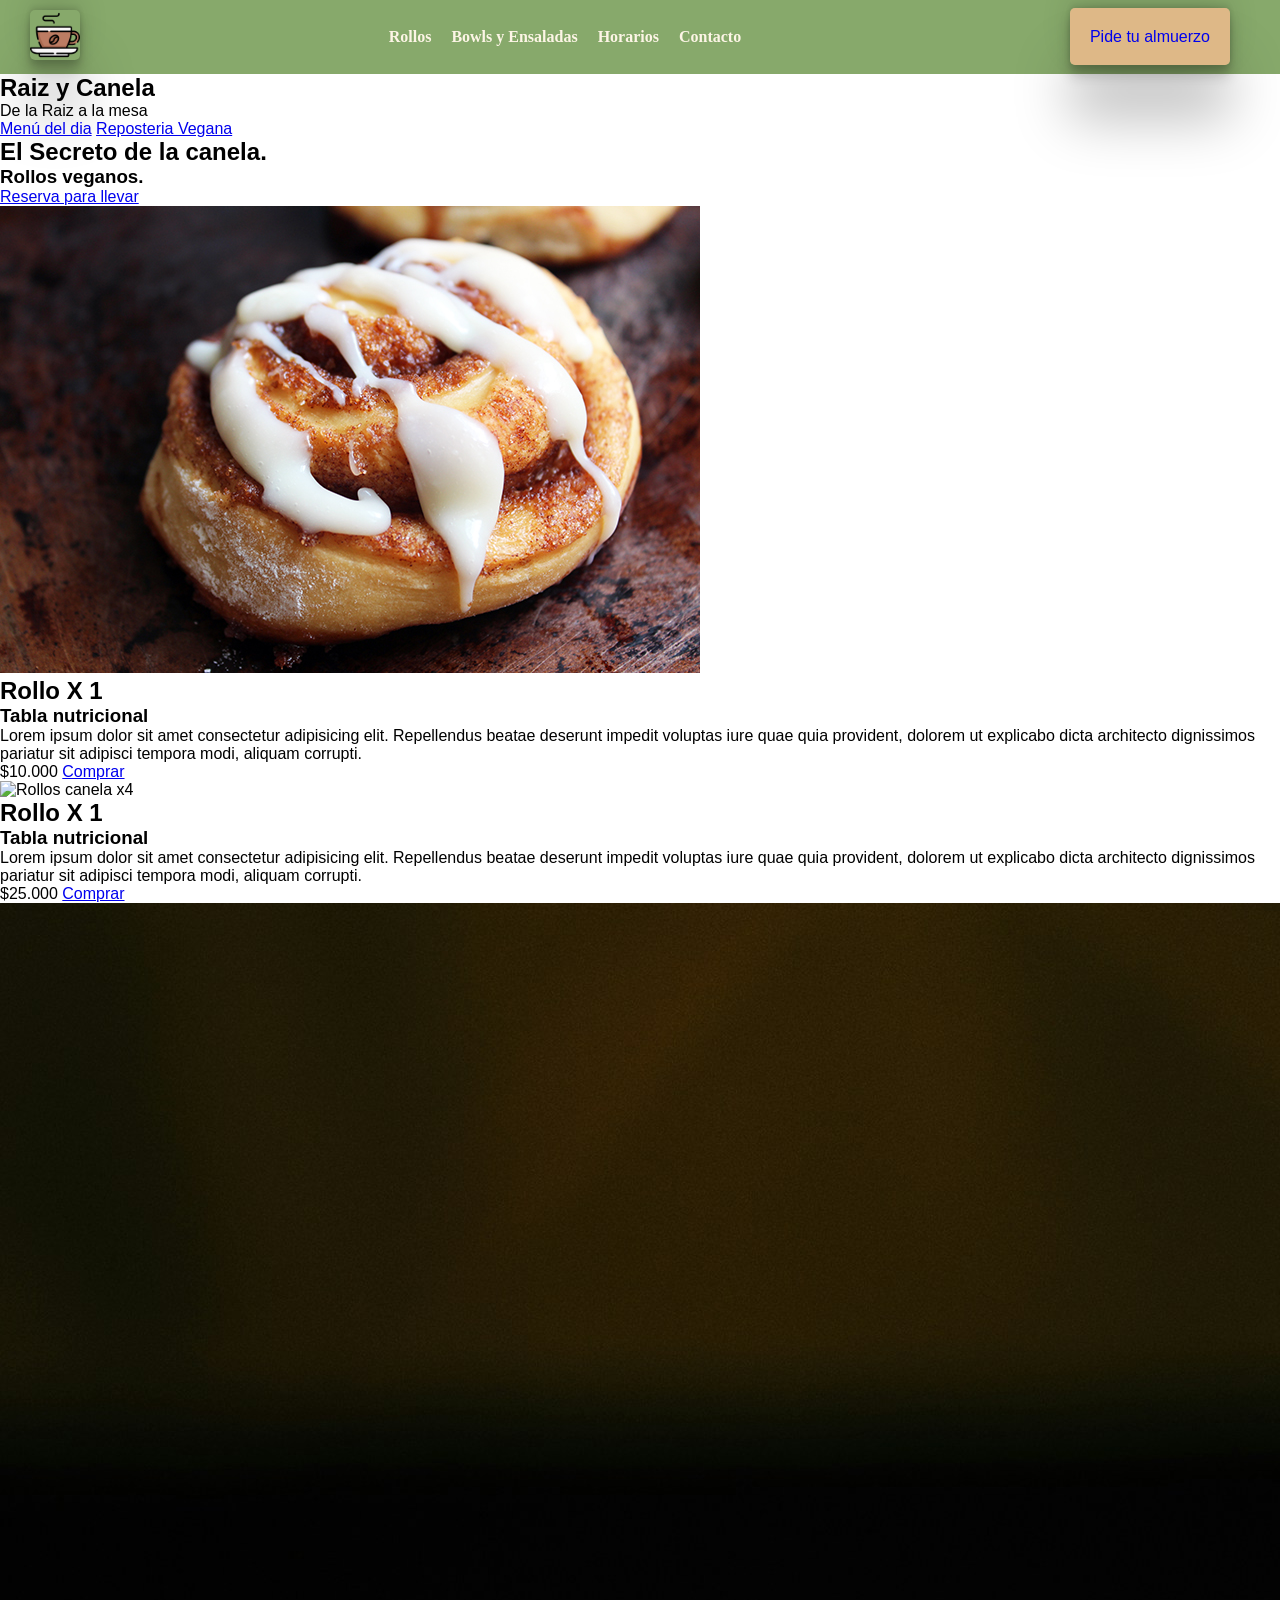
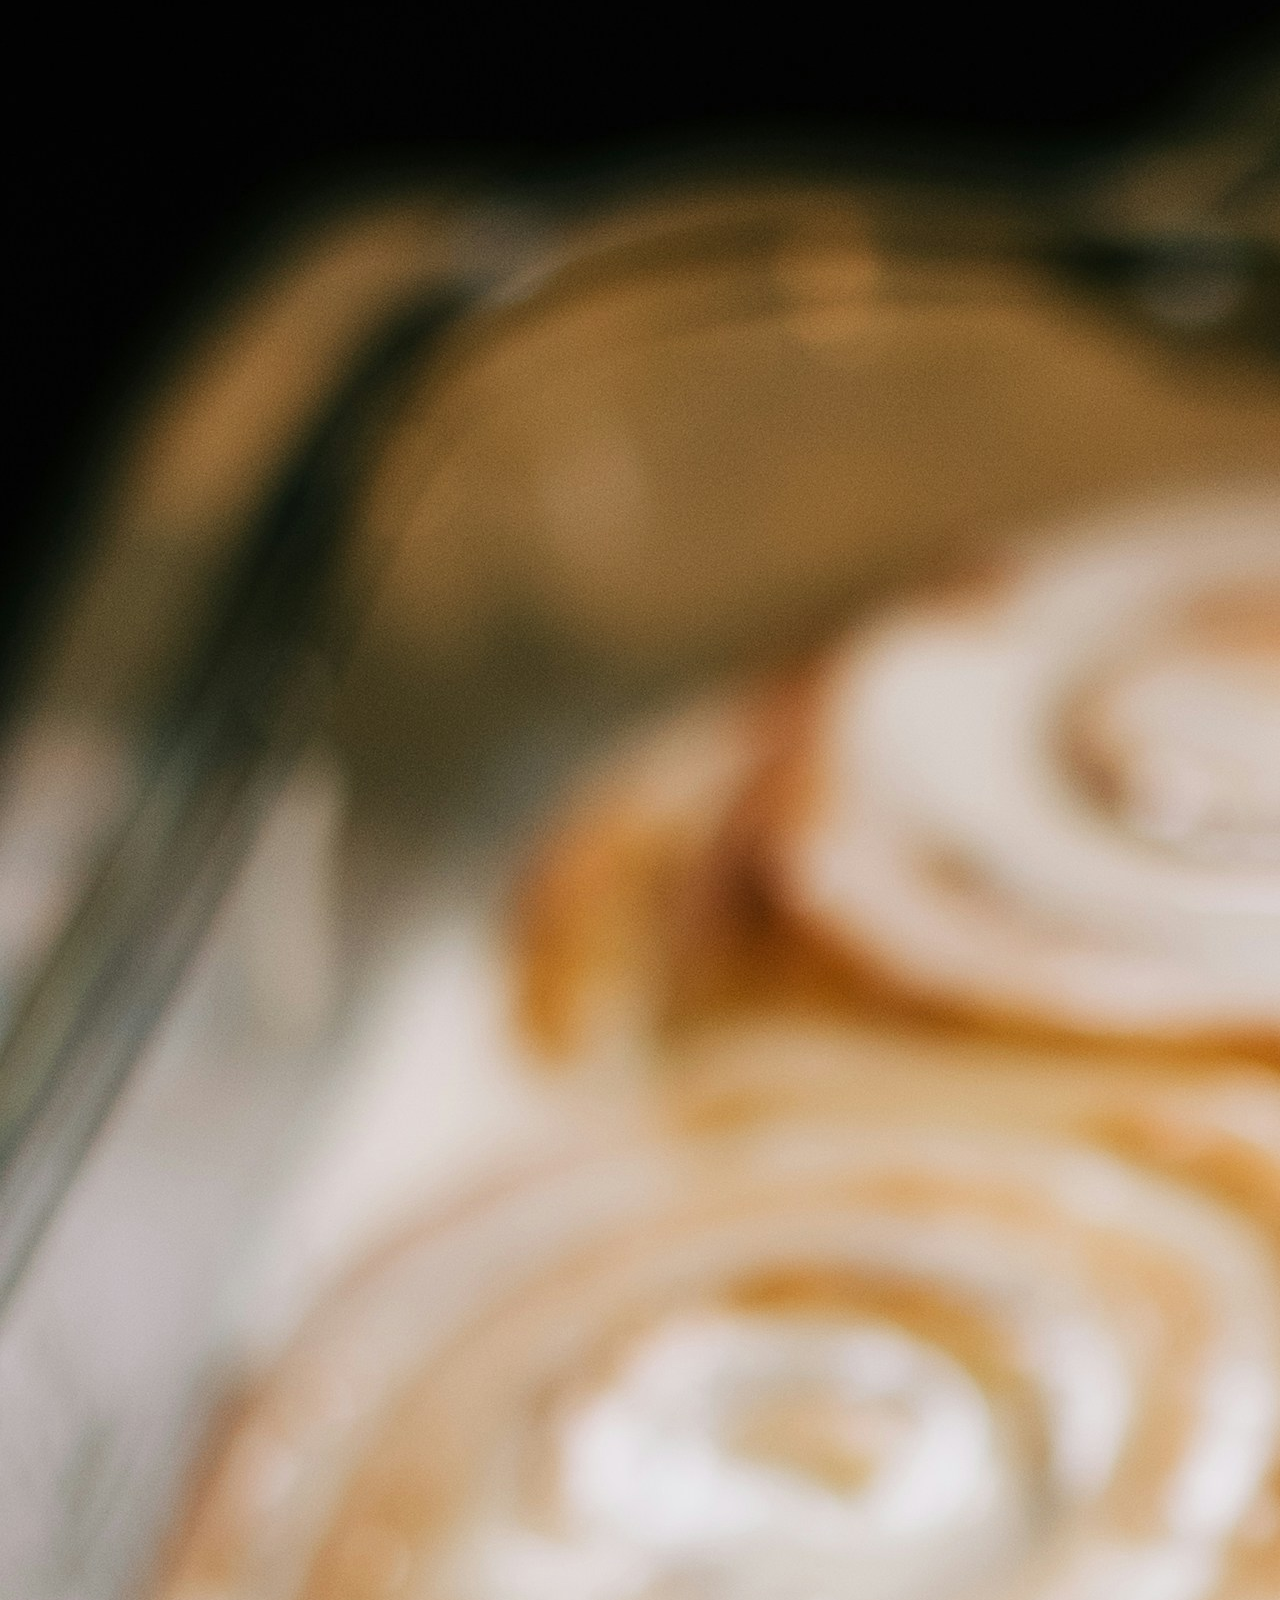
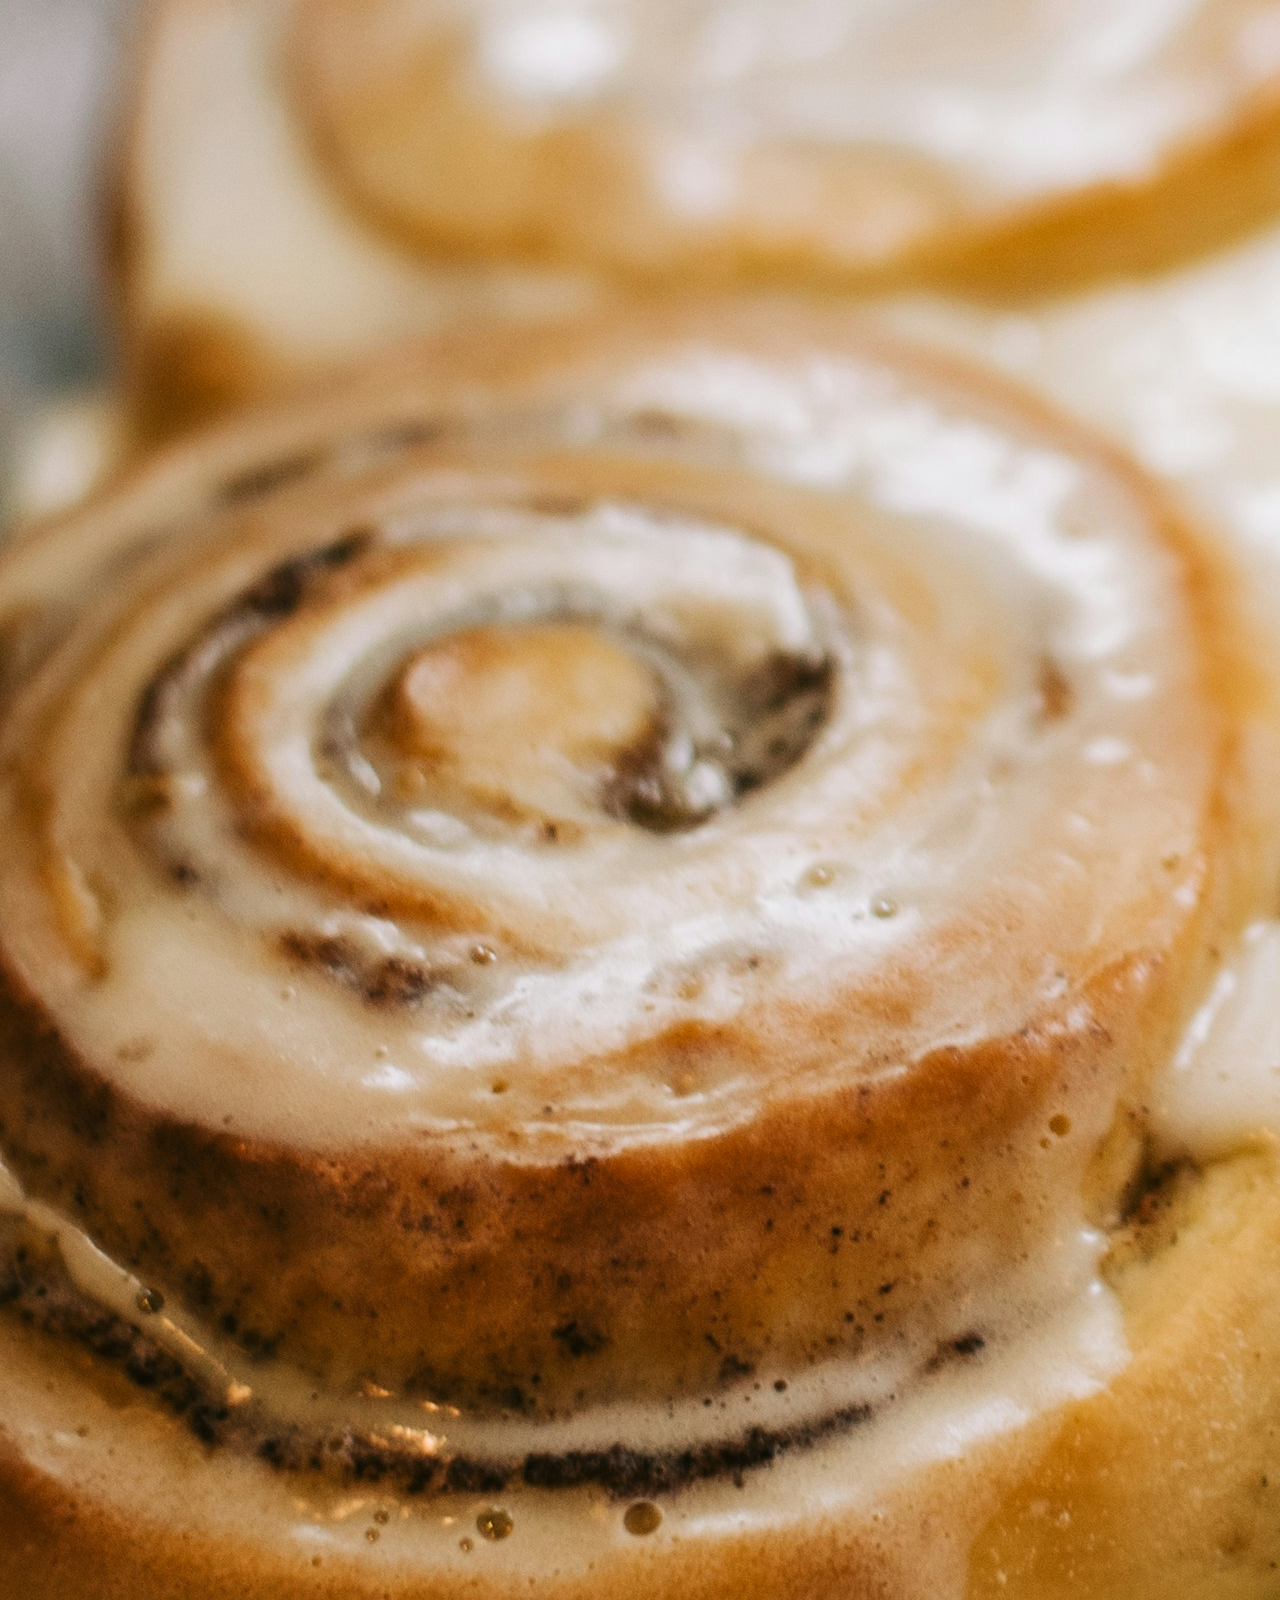
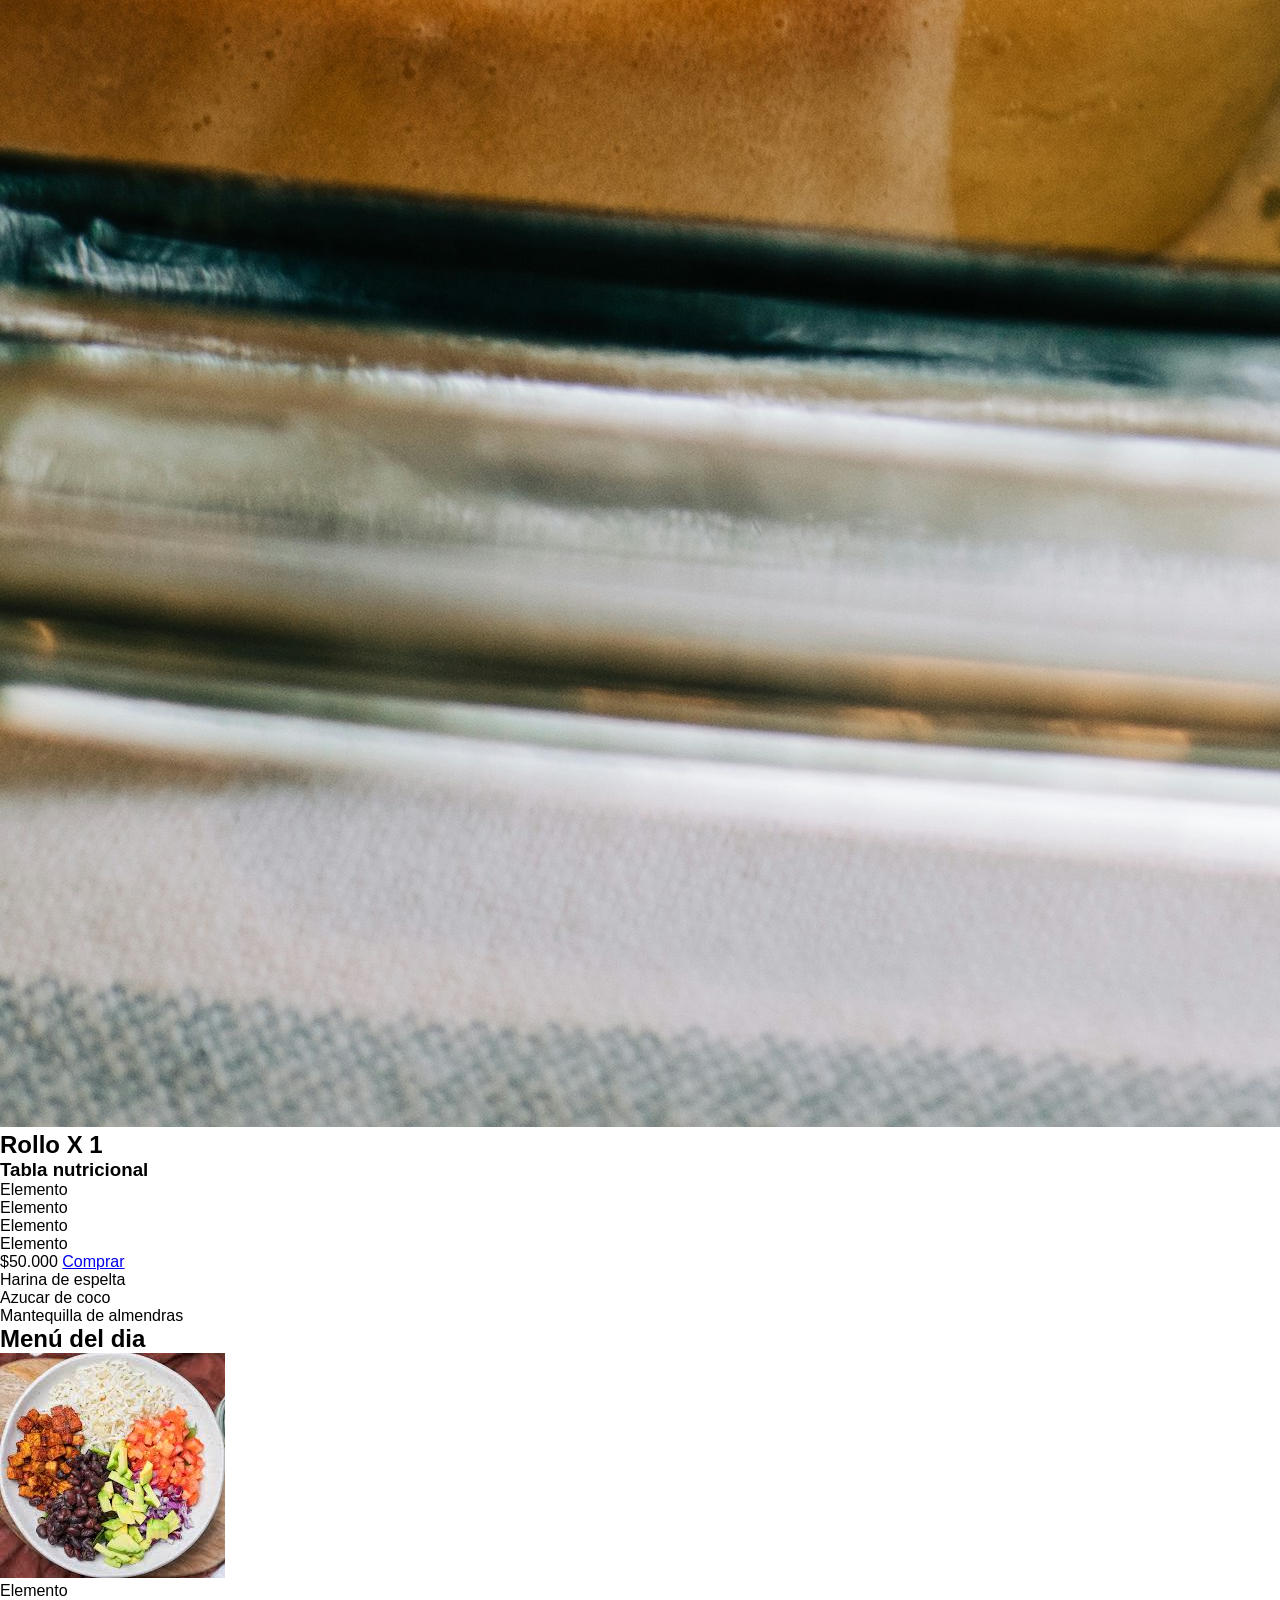
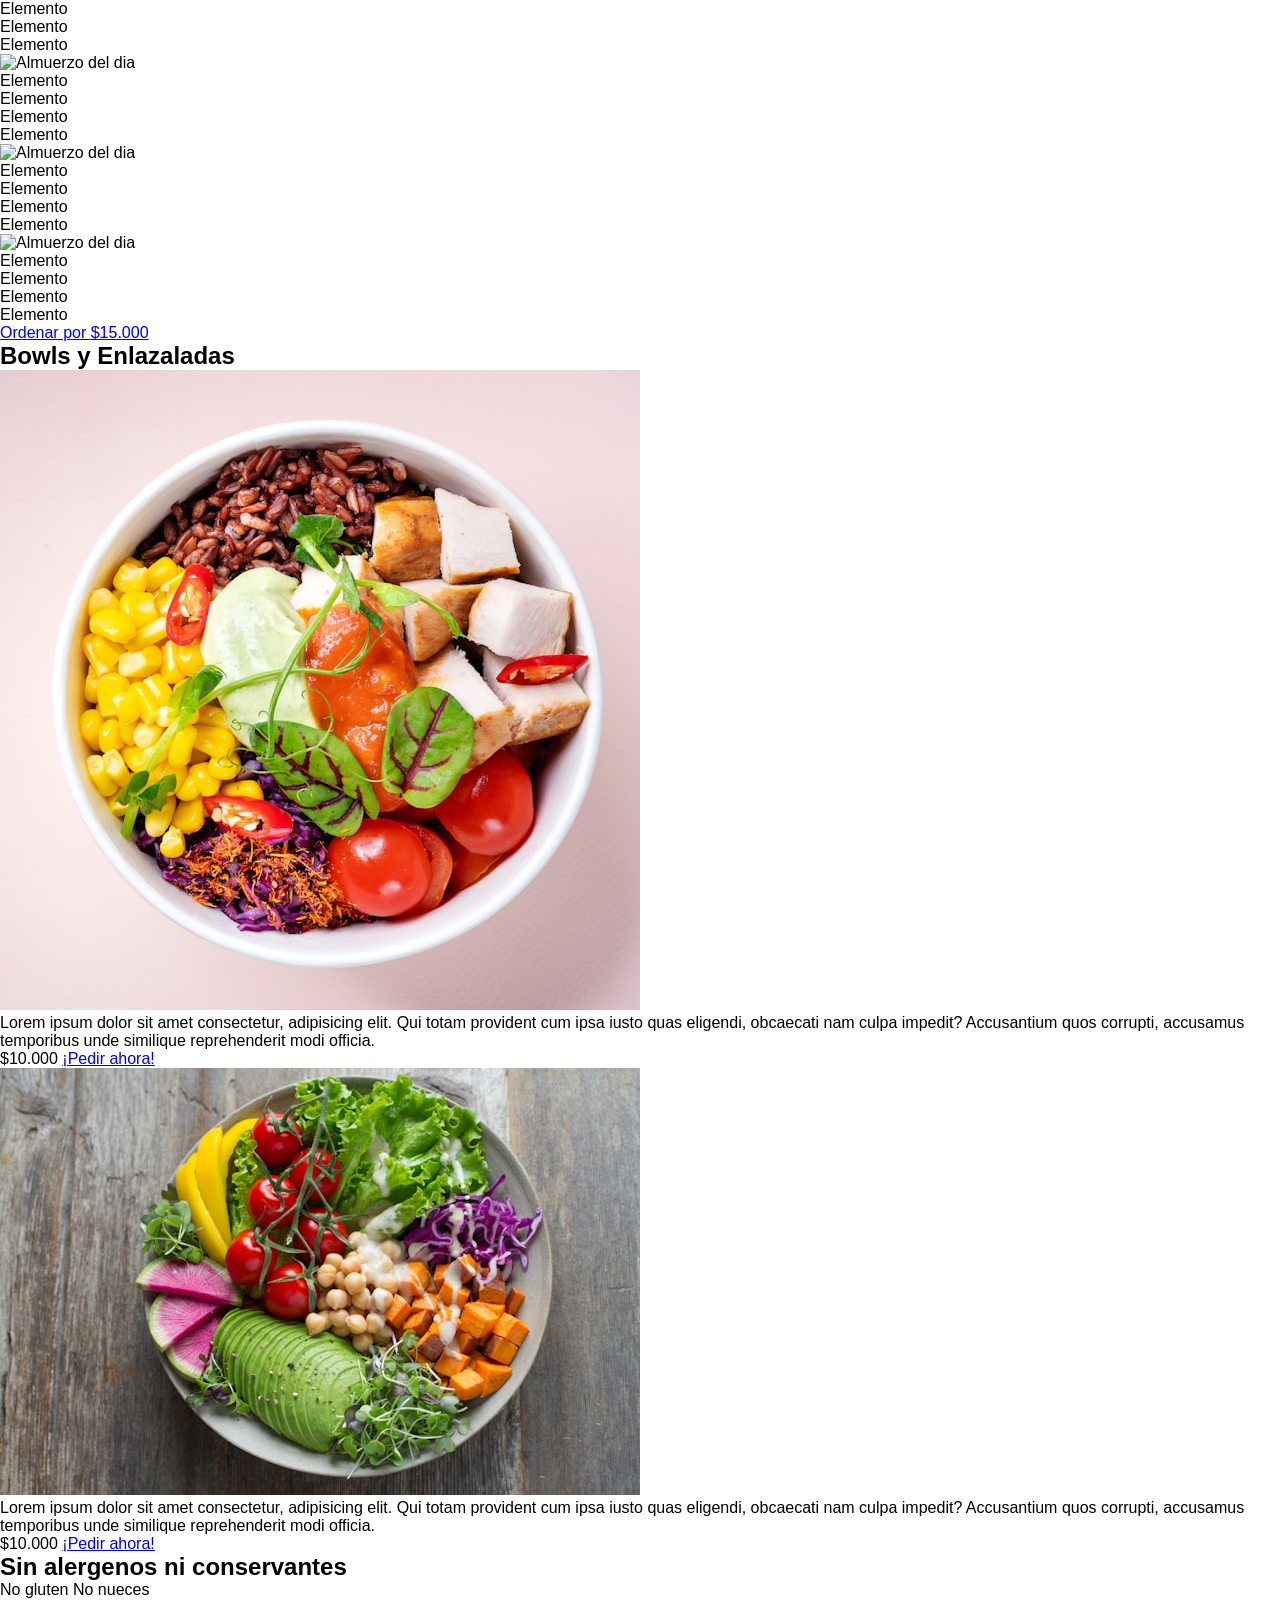
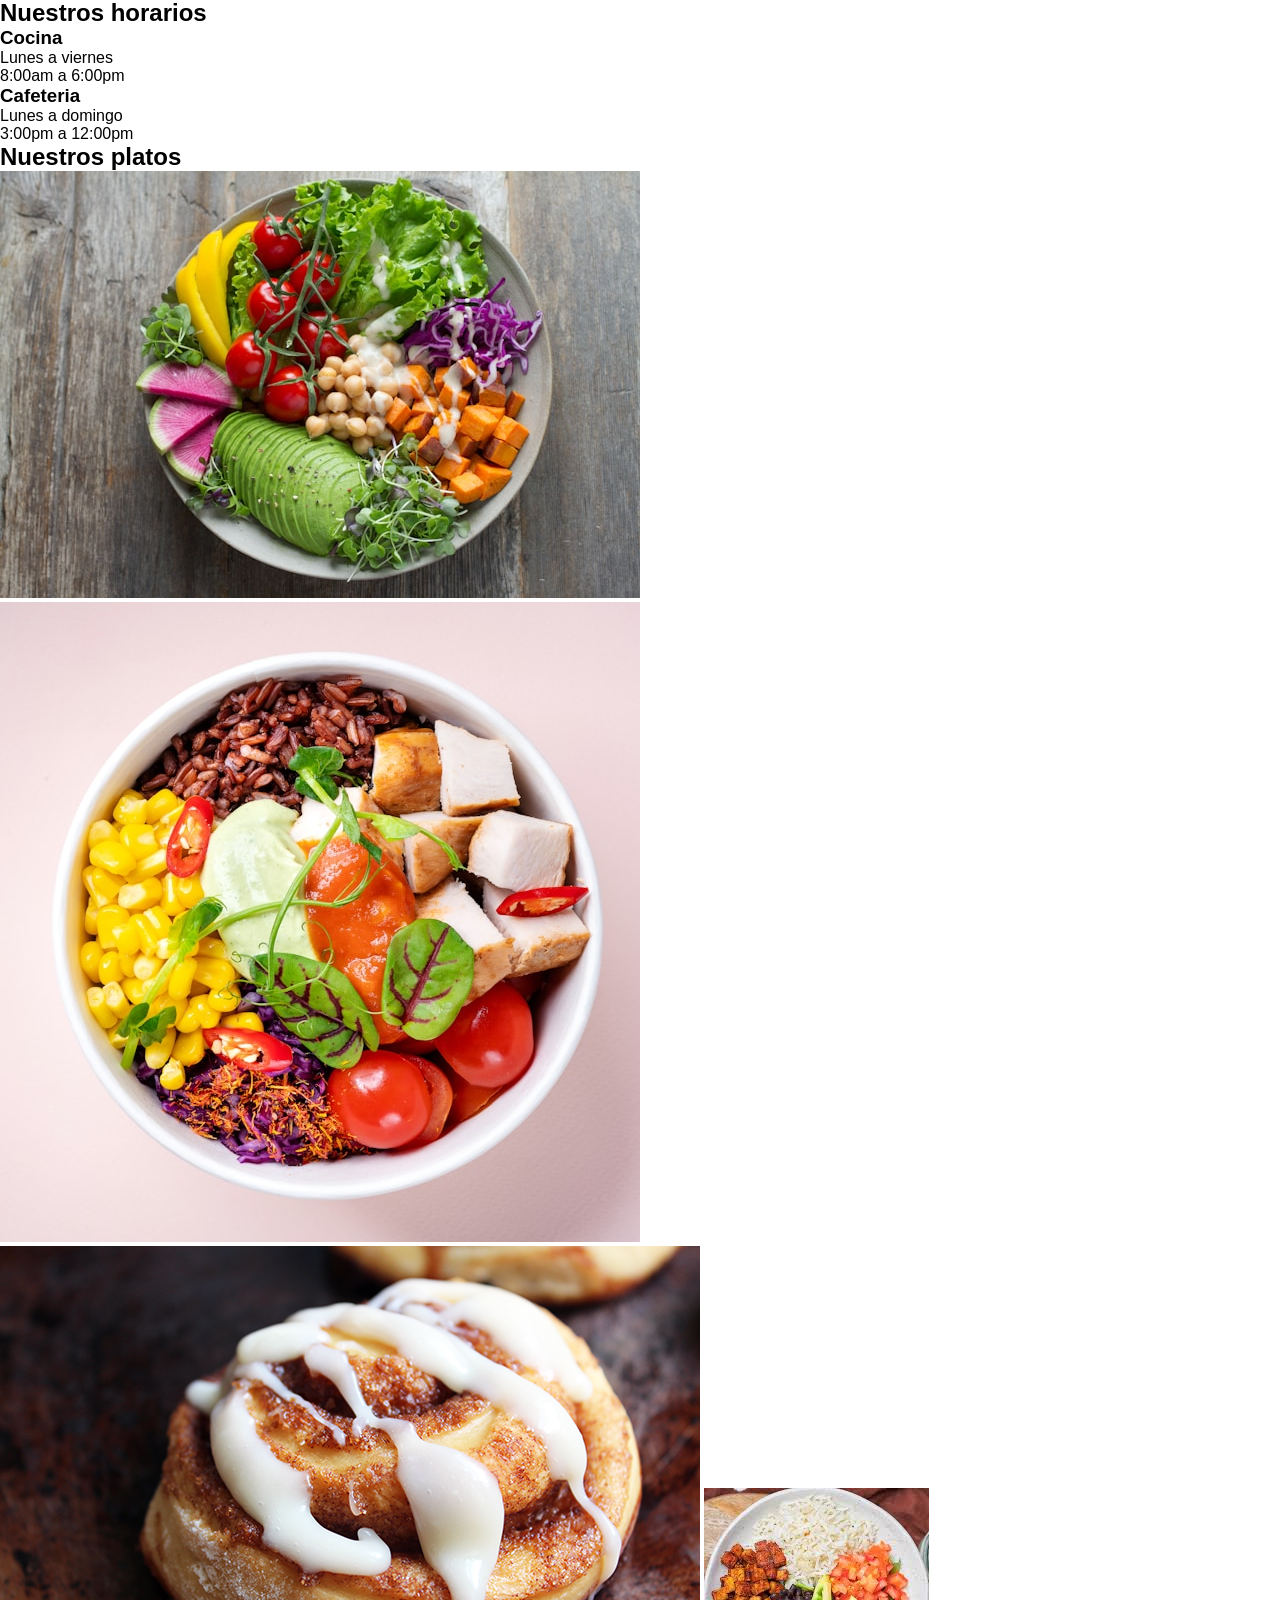
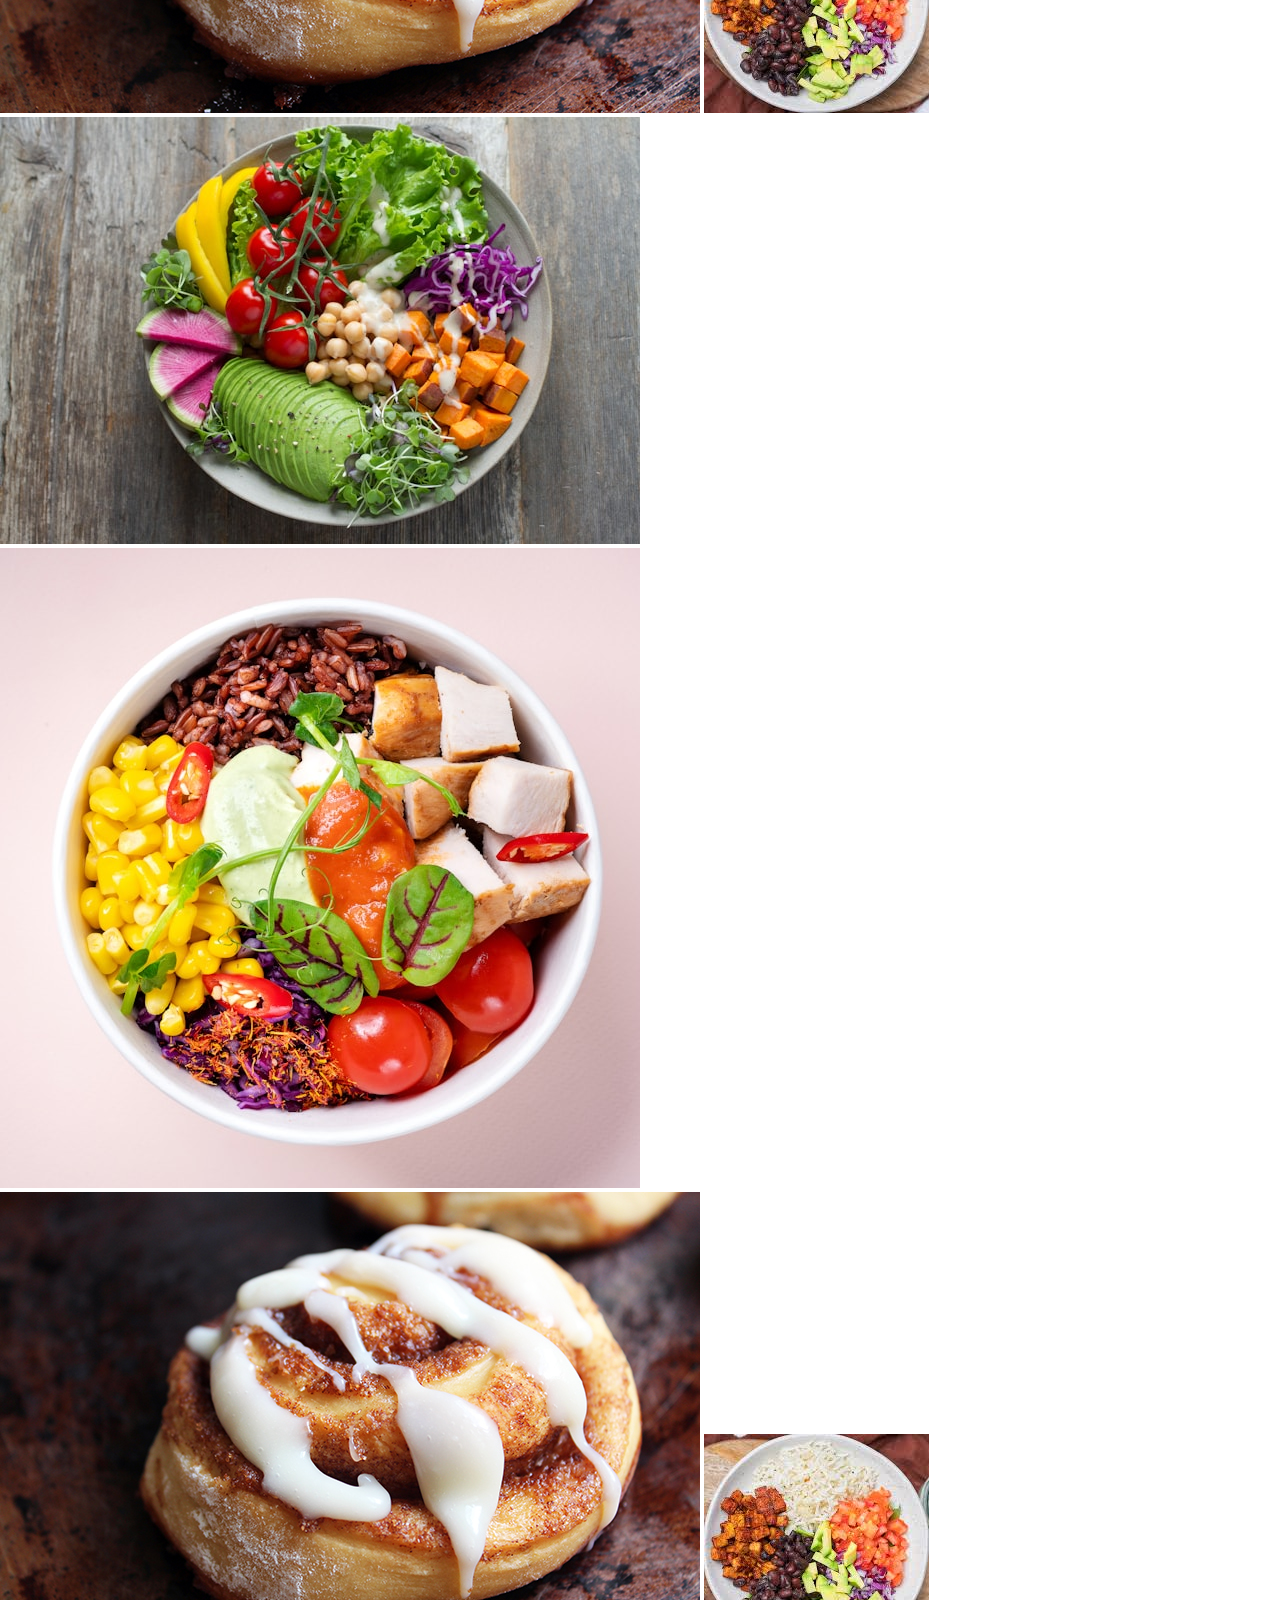
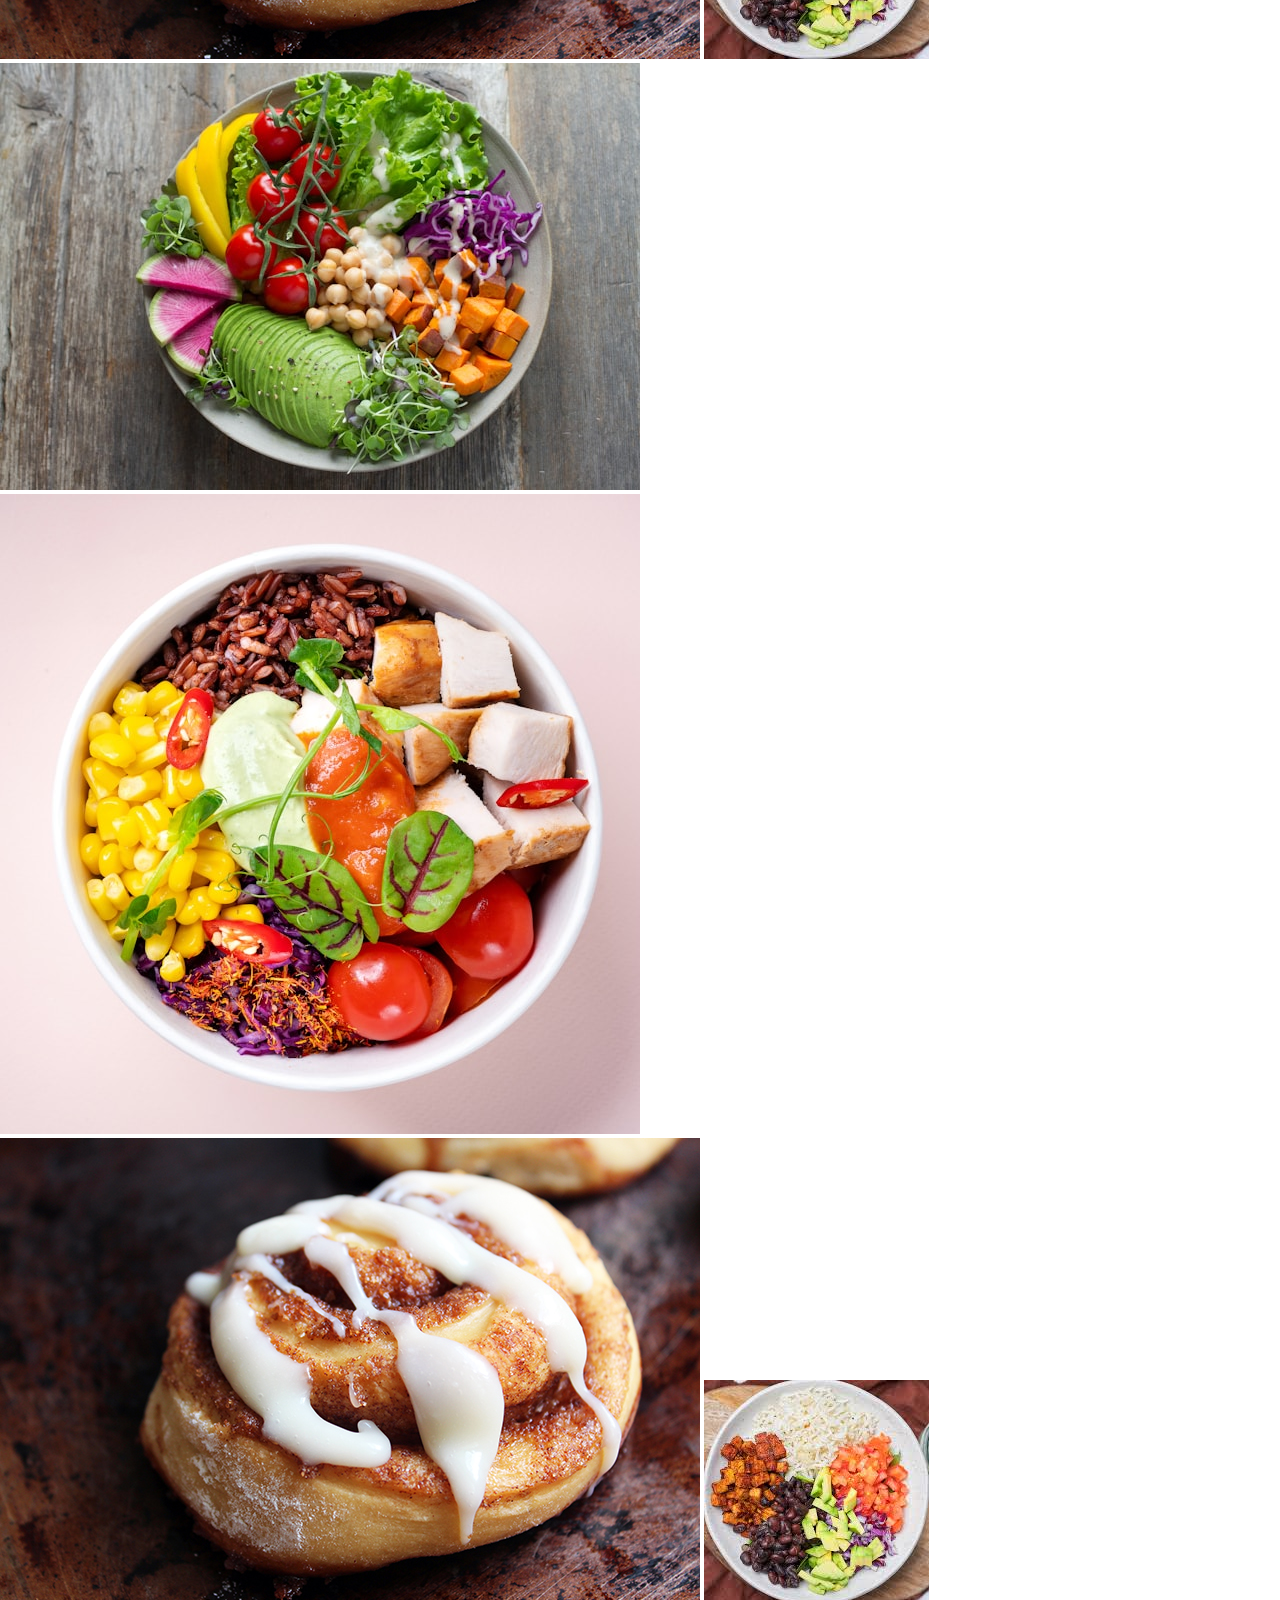
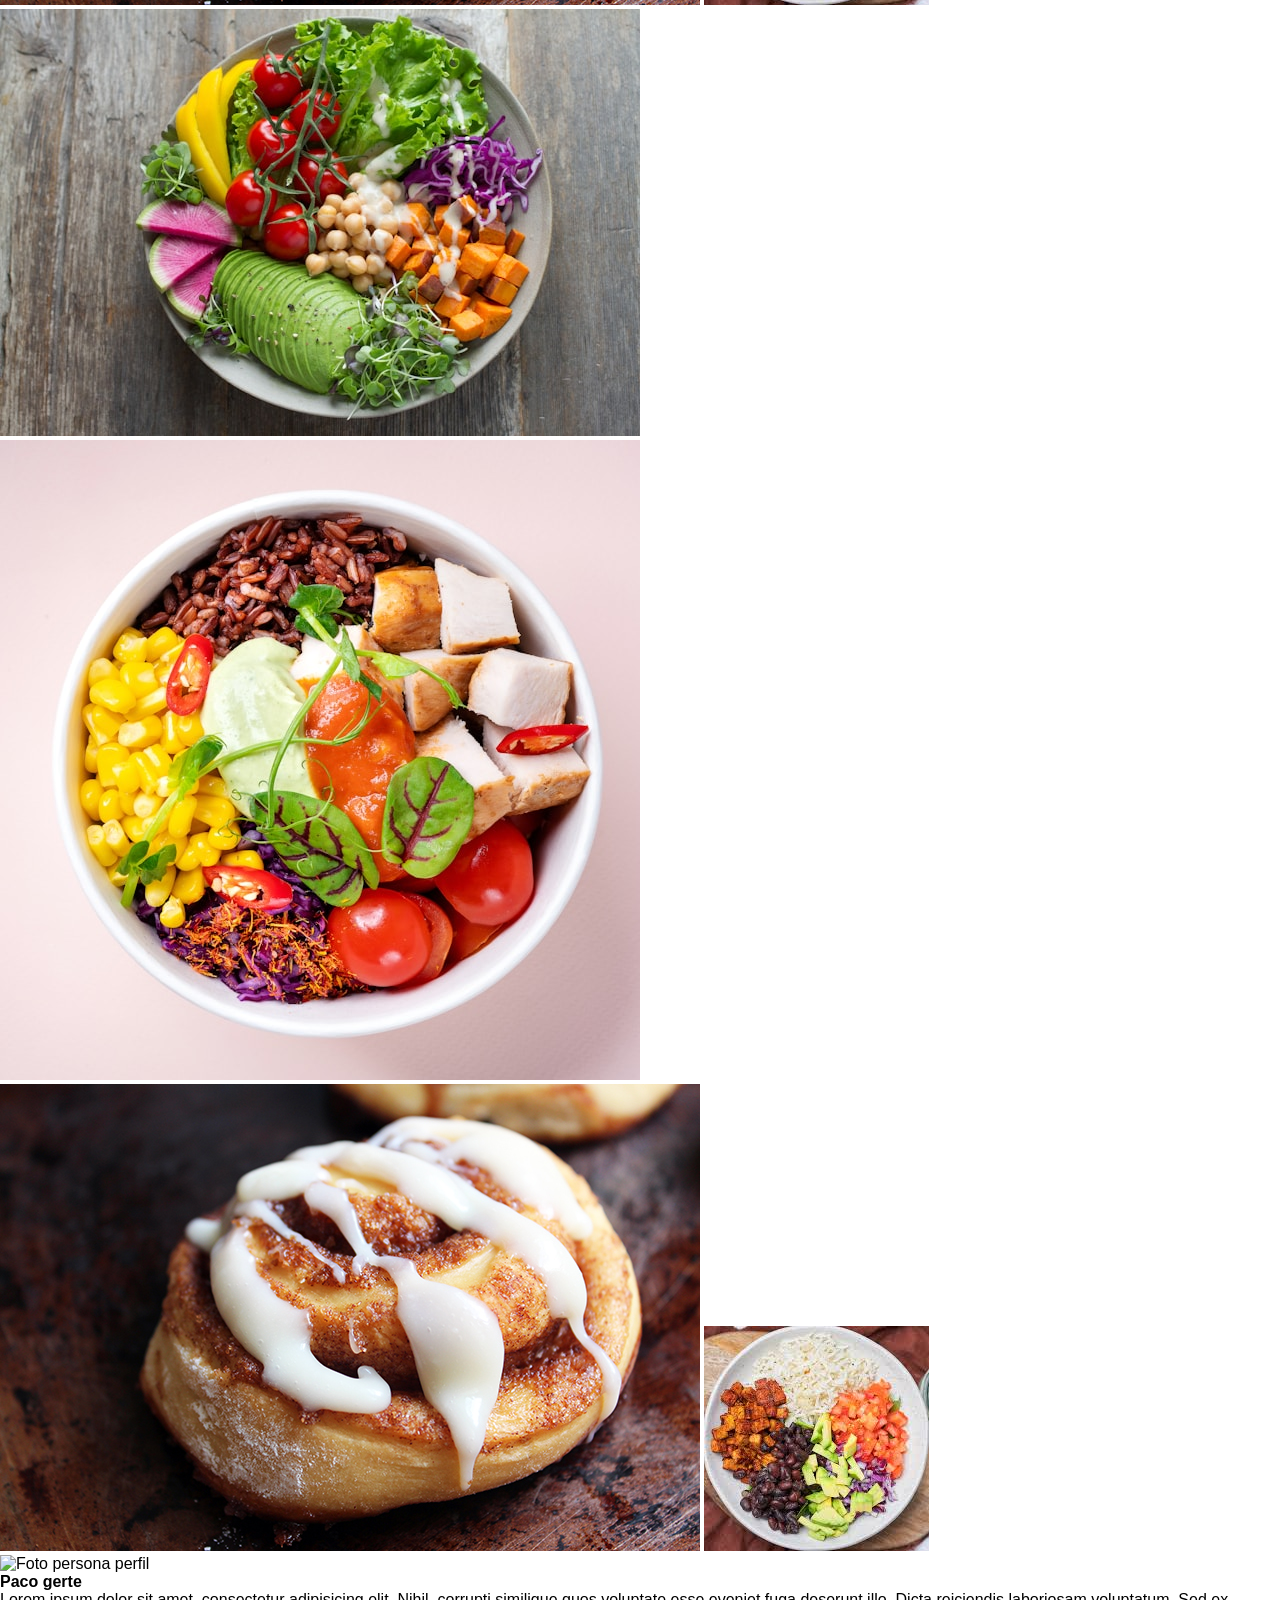
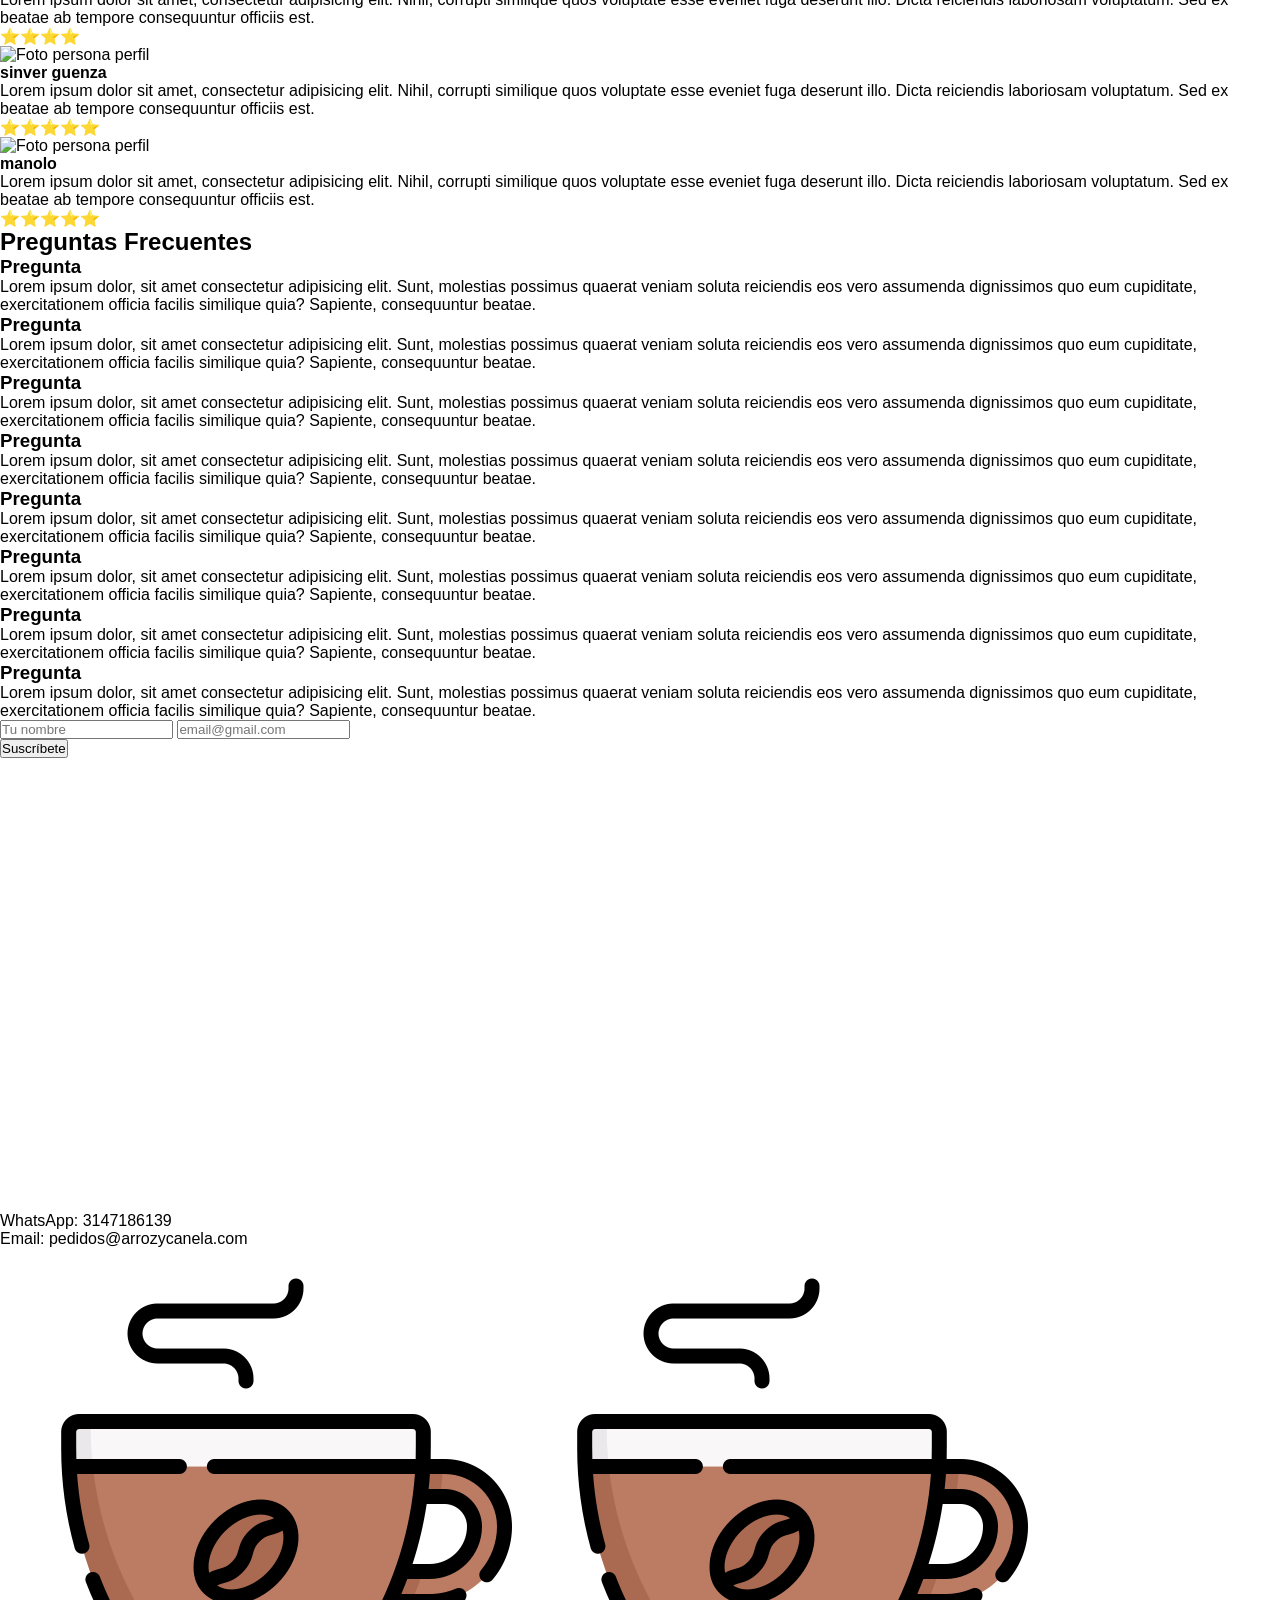
==== commit 457b9461: "estilado cabecera" ====
--- a/raizYCanela/index.html
+++ b/raizYCanela/index.html
@@ -18,13 +18,15 @@
             </a>
         </div>
         <nav>
-            <li><a href="">Rollos</a></li>
-            <li><a href="">Bowls y Ensaladas</a></li>
-            <li><a href="">Horarios</a></li>
-            <li><a href="">Contacto</a></li>
+            <ul>
+                <li><a href="">Rollos</a></li>
+                <li><a href="">Bowls y Ensaladas</a></li>
+                <li><a href="">Horarios</a></li>
+                <li><a href="">Contacto</a></li>
+            </ul>
         </nav>
-        <div>
-            <a href="https://wa.me/573147186139"></a>
+        <div class="boton-pedir">
+            <a href="https://wa.me/573147186139">Pide tu almuerzo</a>
         </div>
     </header>
 
--- a/raizYCanela/style.css
+++ b/raizYCanela/style.css
@@ -19,8 +19,43 @@
 
 header{
     background-color: var(--color-detalle-verde);
+    display: flex;
+    flex-direction: row;
+    justify-content: space-between;
+    padding: 10px 30px;
+    align-items: center;
 
 }
 .logo img{
     height: 50px;
+    border-radius: 5px;
+    box-shadow: rgba(0, 0, 0, 0.25) 0px 54px 55px, rgba(0, 0, 0, 0.12) 0px -12px 30px, rgba(0, 0, 0, 0.12) 0px 4px 6px, rgba(0, 0, 0, 0.17) 0px 12px 13px, rgba(0, 0, 0, 0.09) 0px -3px 5px;
+
+}
+
+nav ul{
+    display: flex;
+    flex-direction: row;
+    justify-content: space-evenly;
+    gap: 20px;
+}
+nav ul li{
+    list-style: none;
+}
+nav ul li a{
+    text-decoration: none;
+    color:var(--color-fondo);
+    font-family:var(--fuente-titulos);
+    font-weight: 600;
+}
+
+.boton-pedir a{
+    text-decoration: none;
+    padding: 20px;
+    margin: 20px;
+    background-color:burlywood;
+    width: 200px;
+    height: 40px;
+    border-radius: 5px;
+    box-shadow: rgba(0, 0, 0, 0.25) 0px 54px 55px, rgba(0, 0, 0, 0.12) 0px -12px 30px, rgba(0, 0, 0, 0.12) 0px 4px 6px, rgba(0, 0, 0, 0.17) 0px 12px 13px, rgba(0, 0, 0, 0.09) 0px -3px 5px;
 }
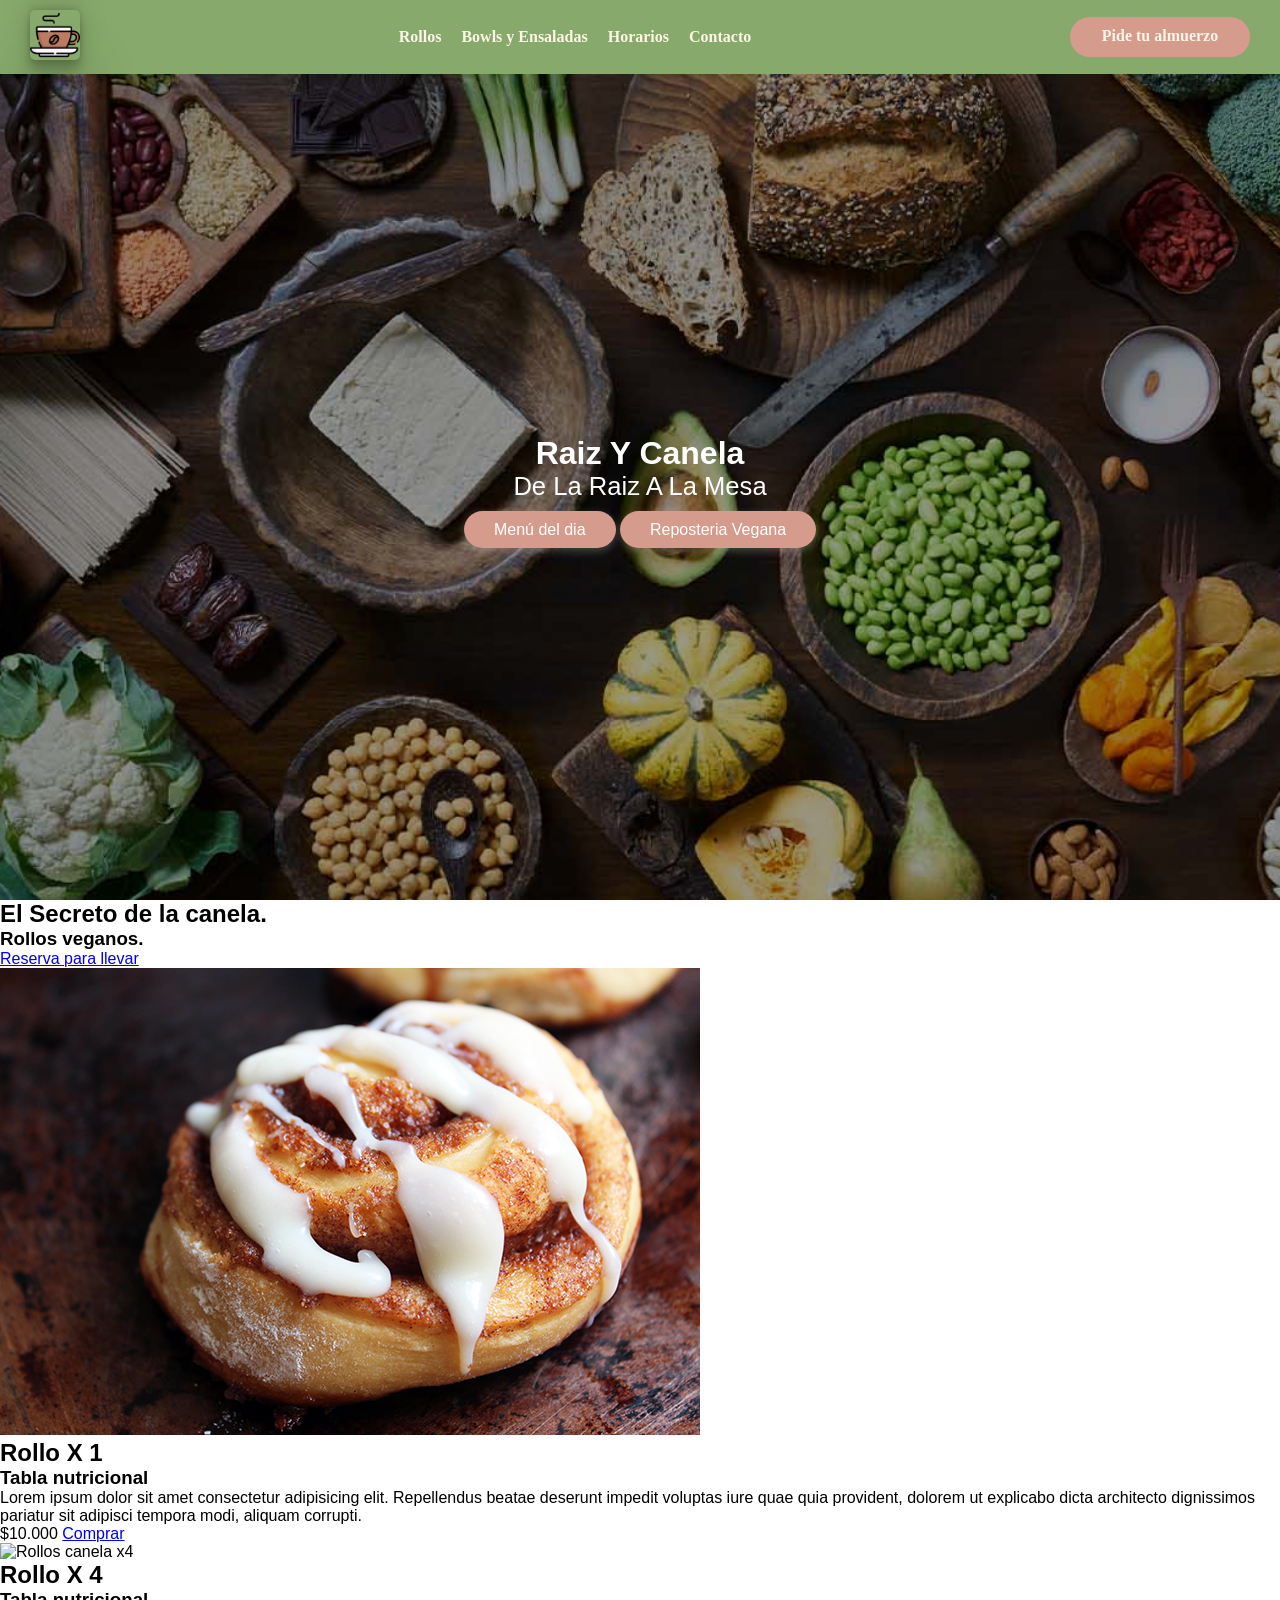
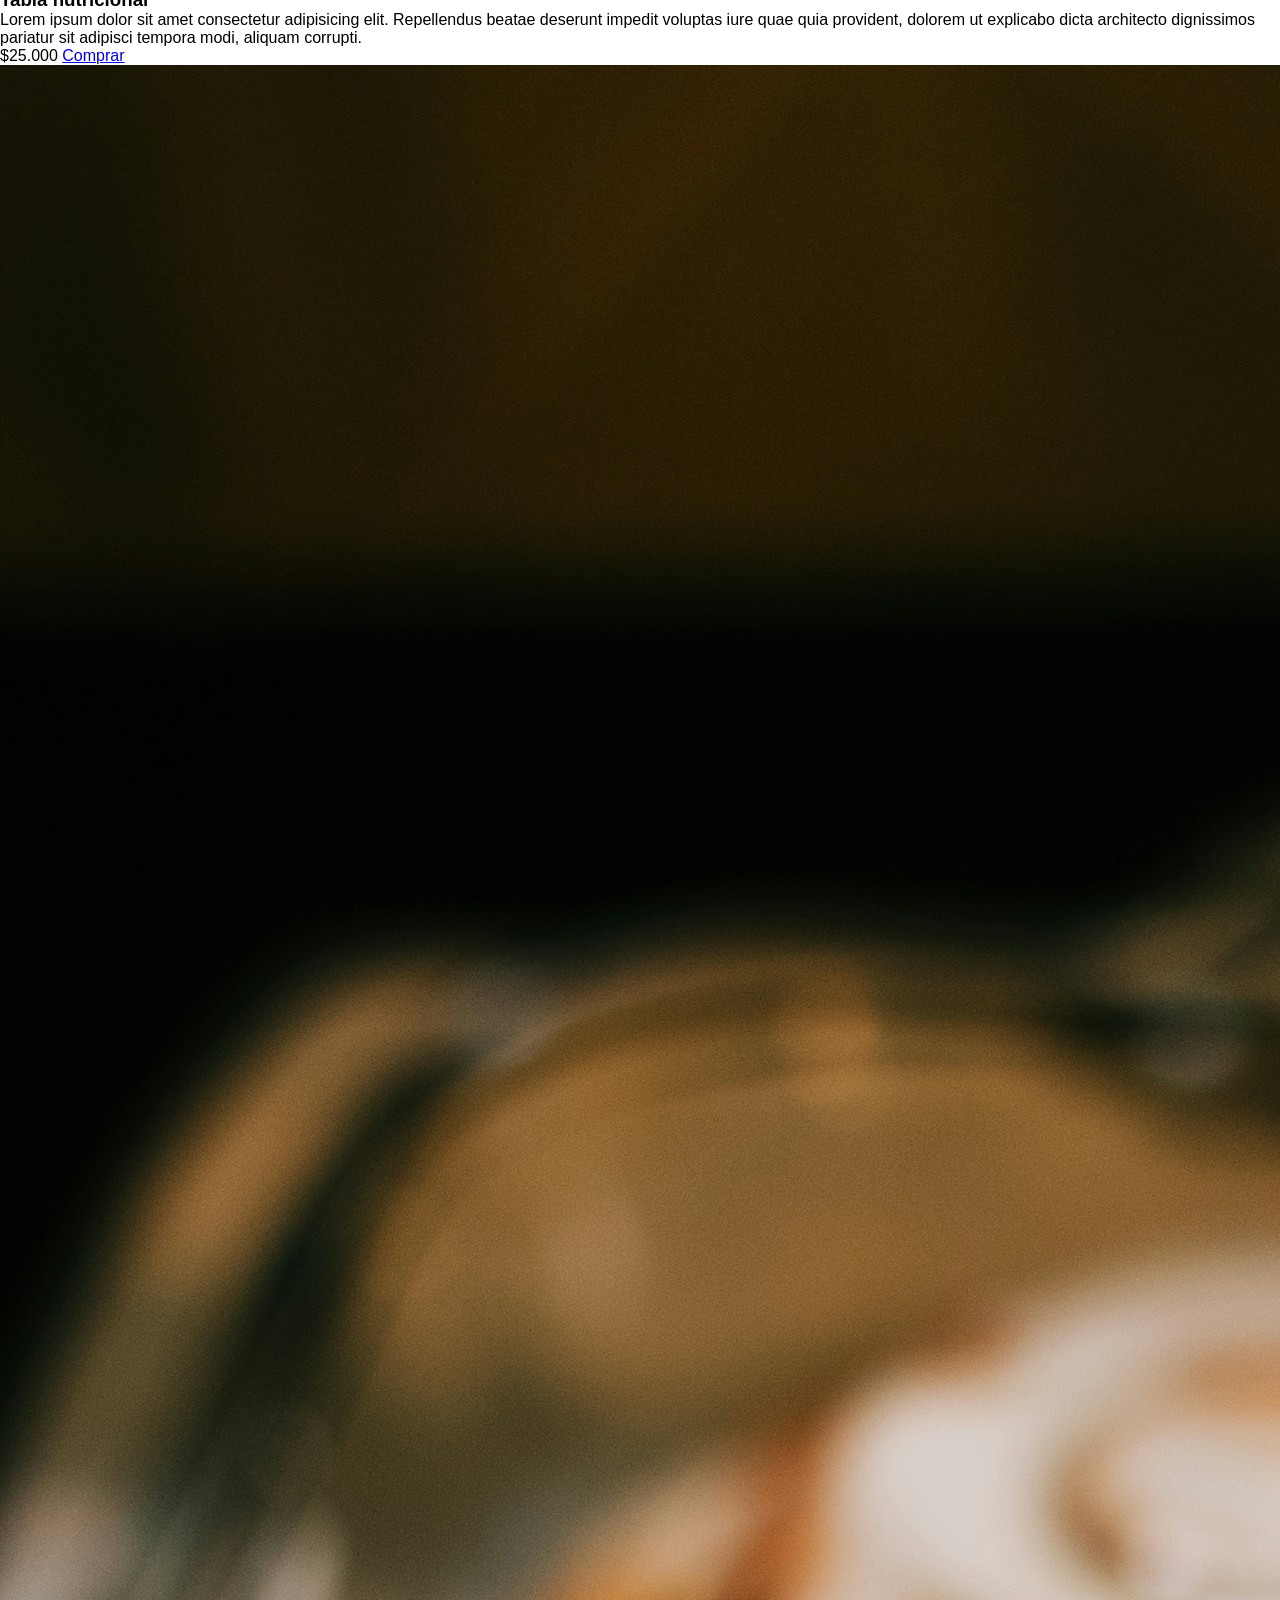
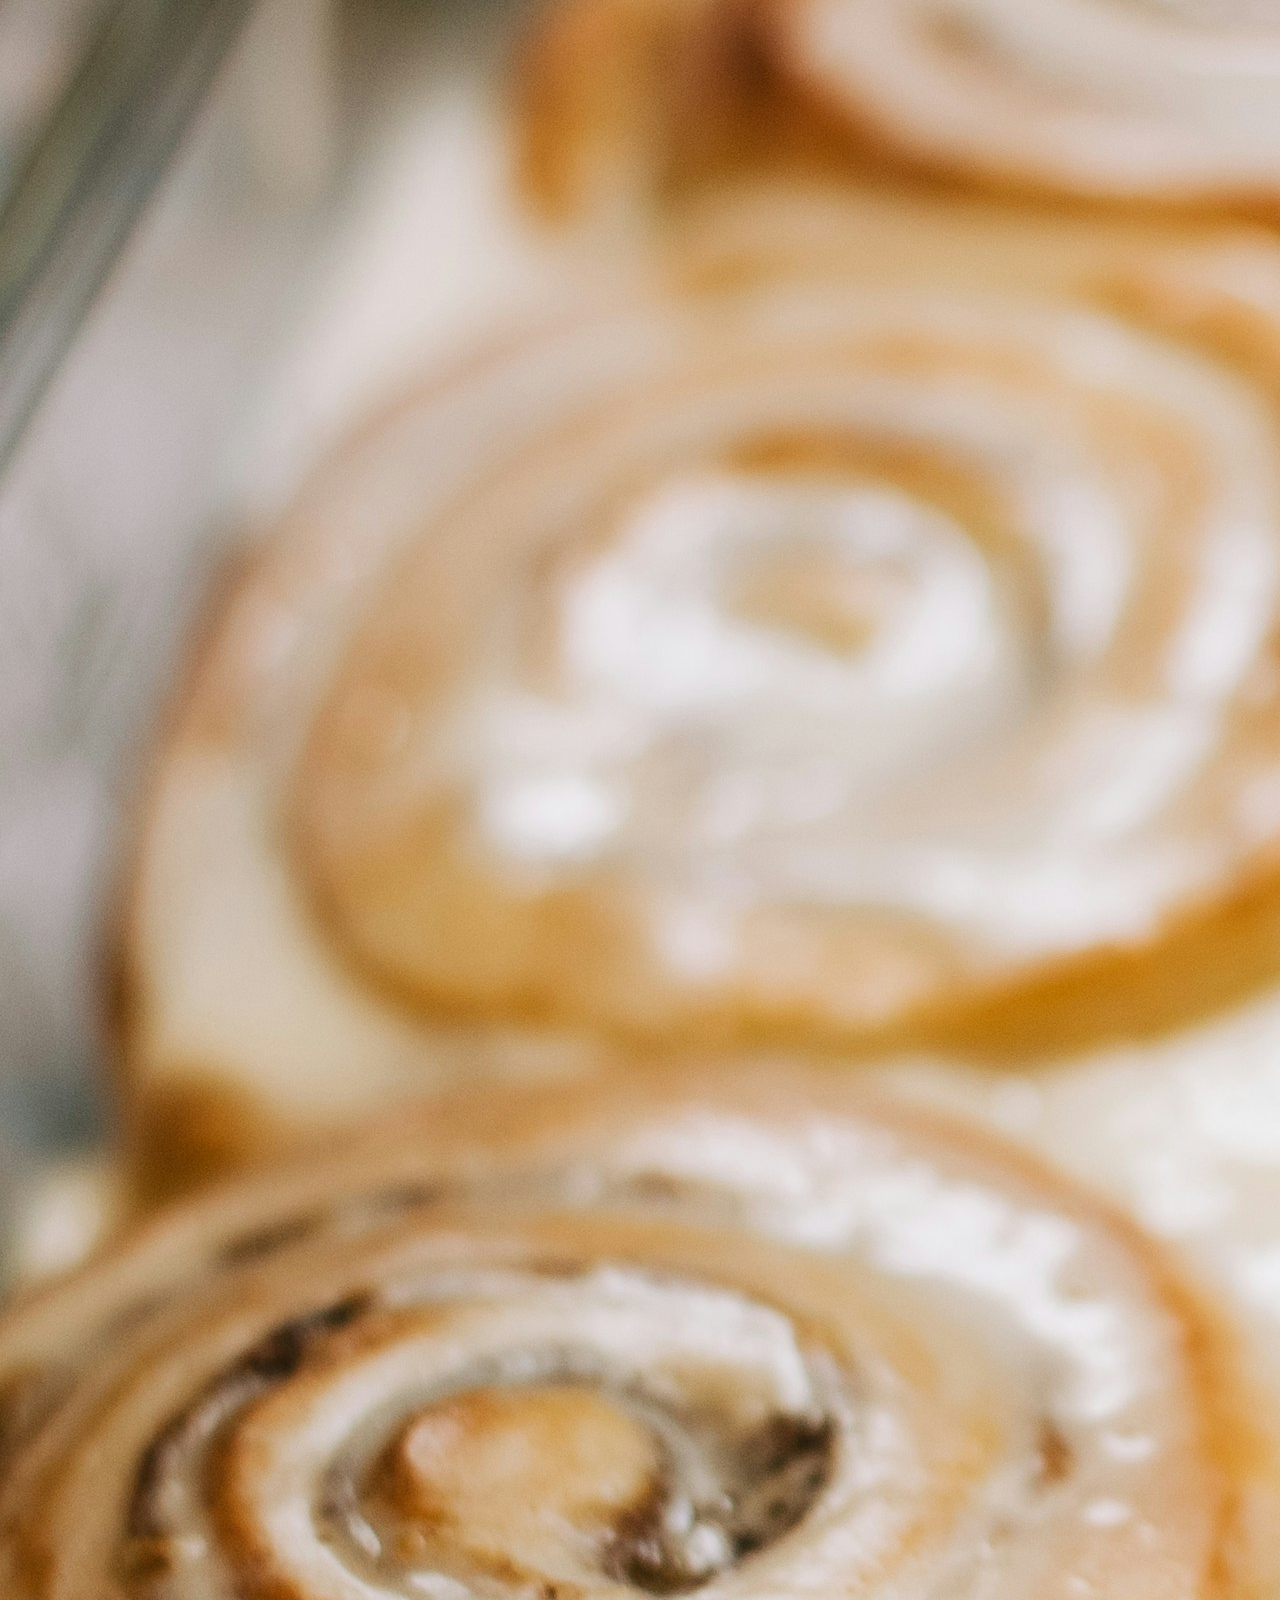
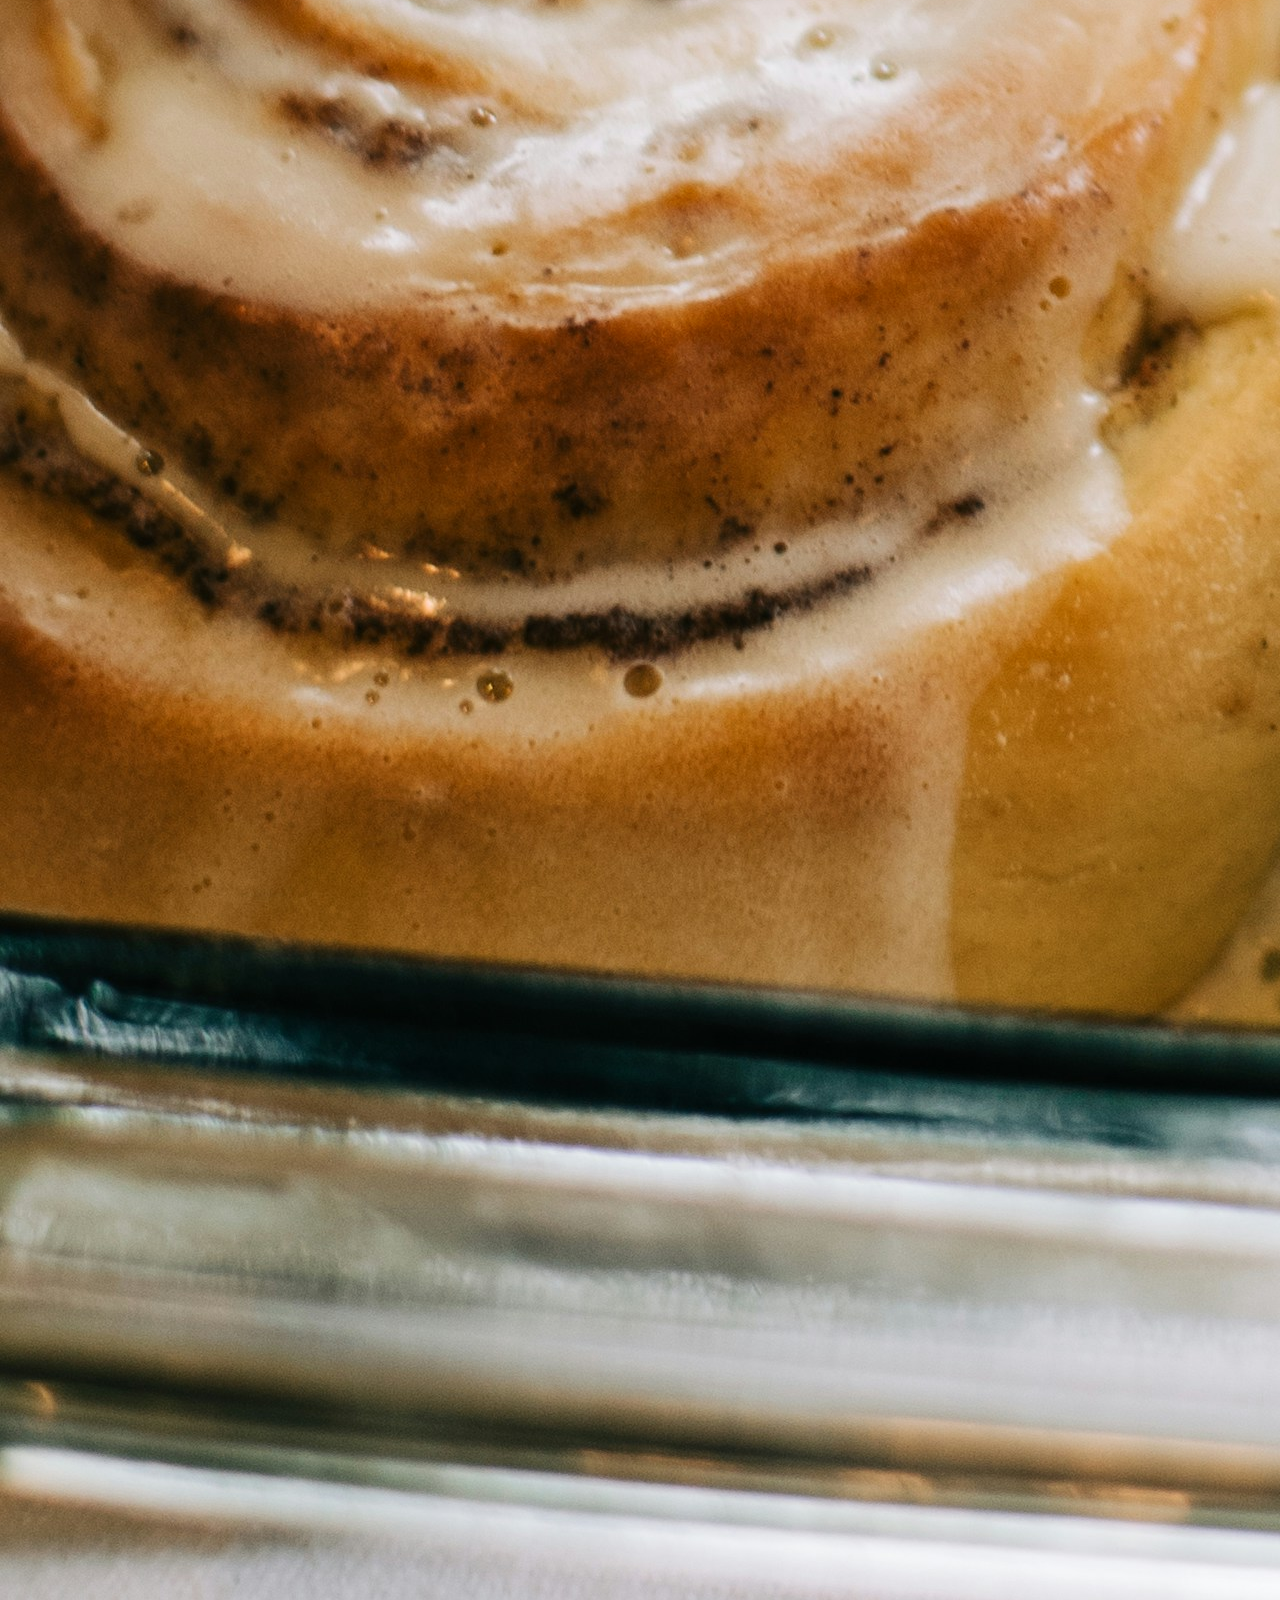
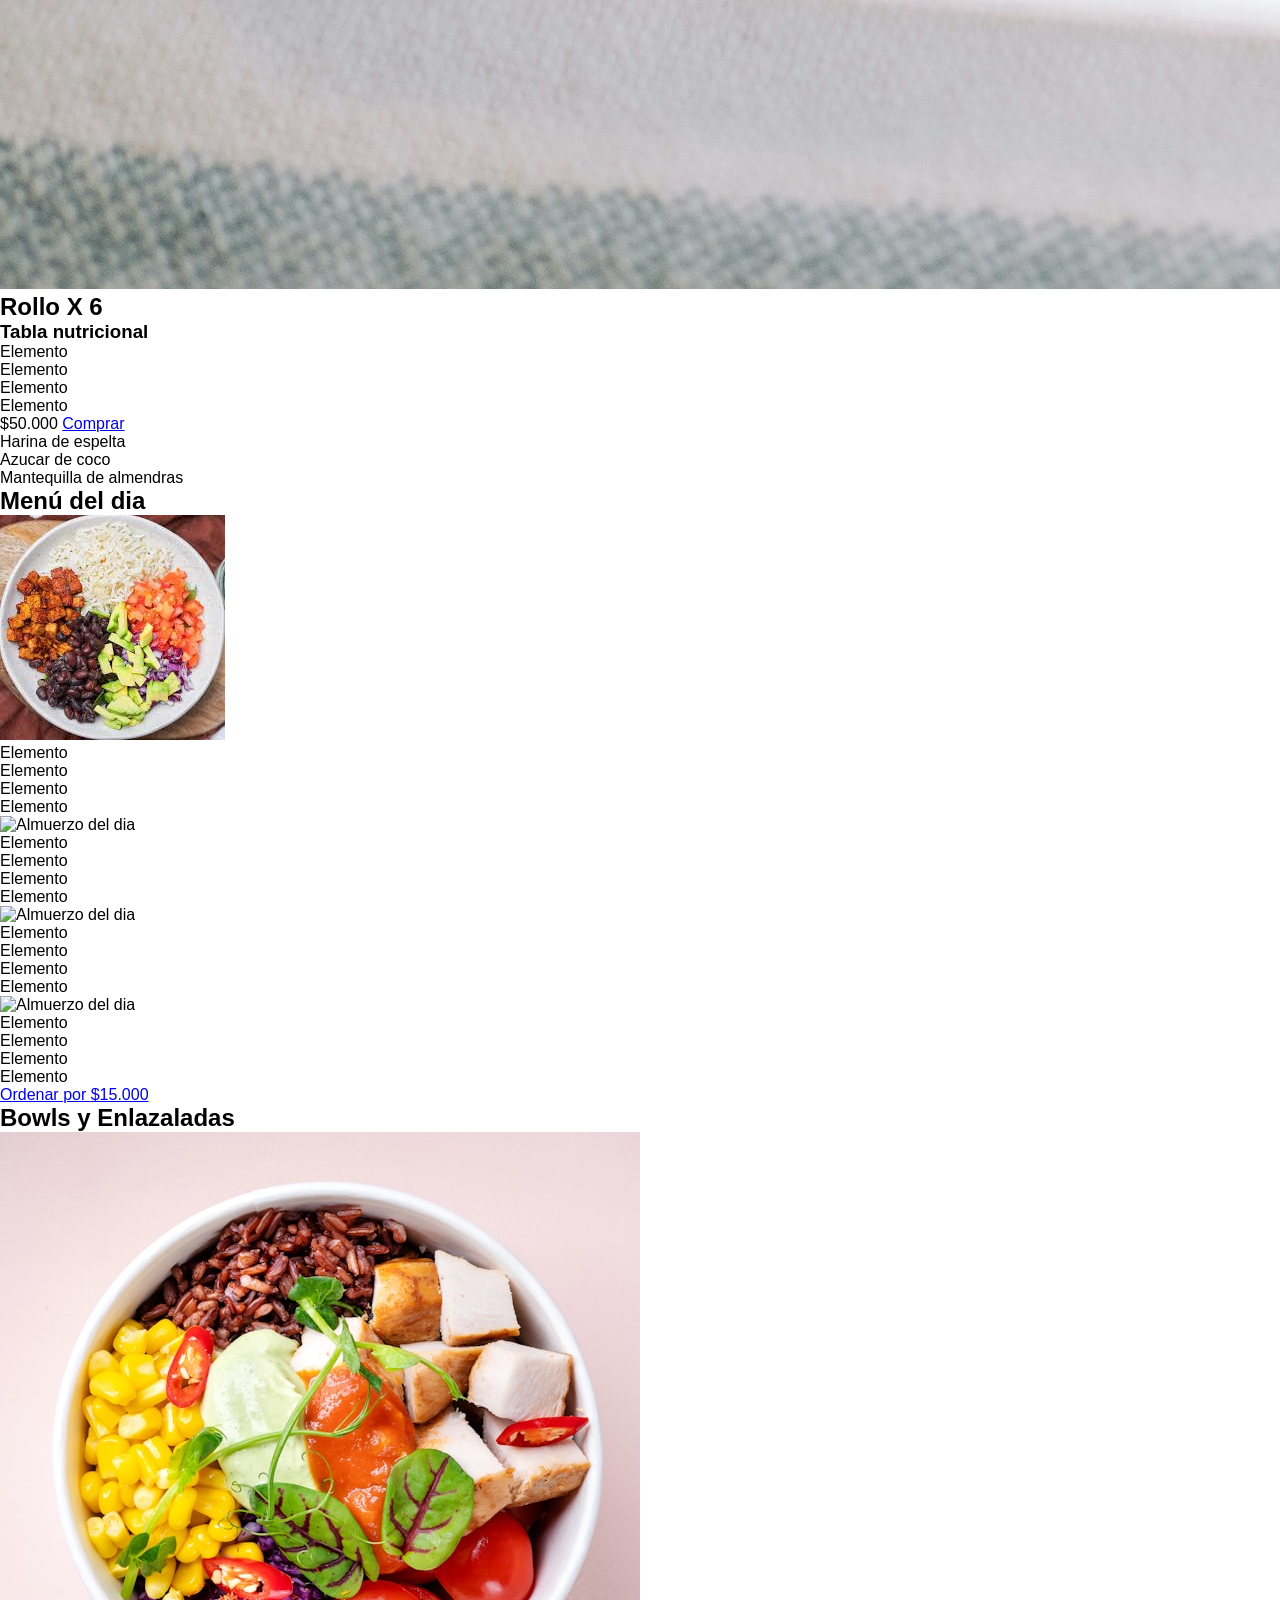
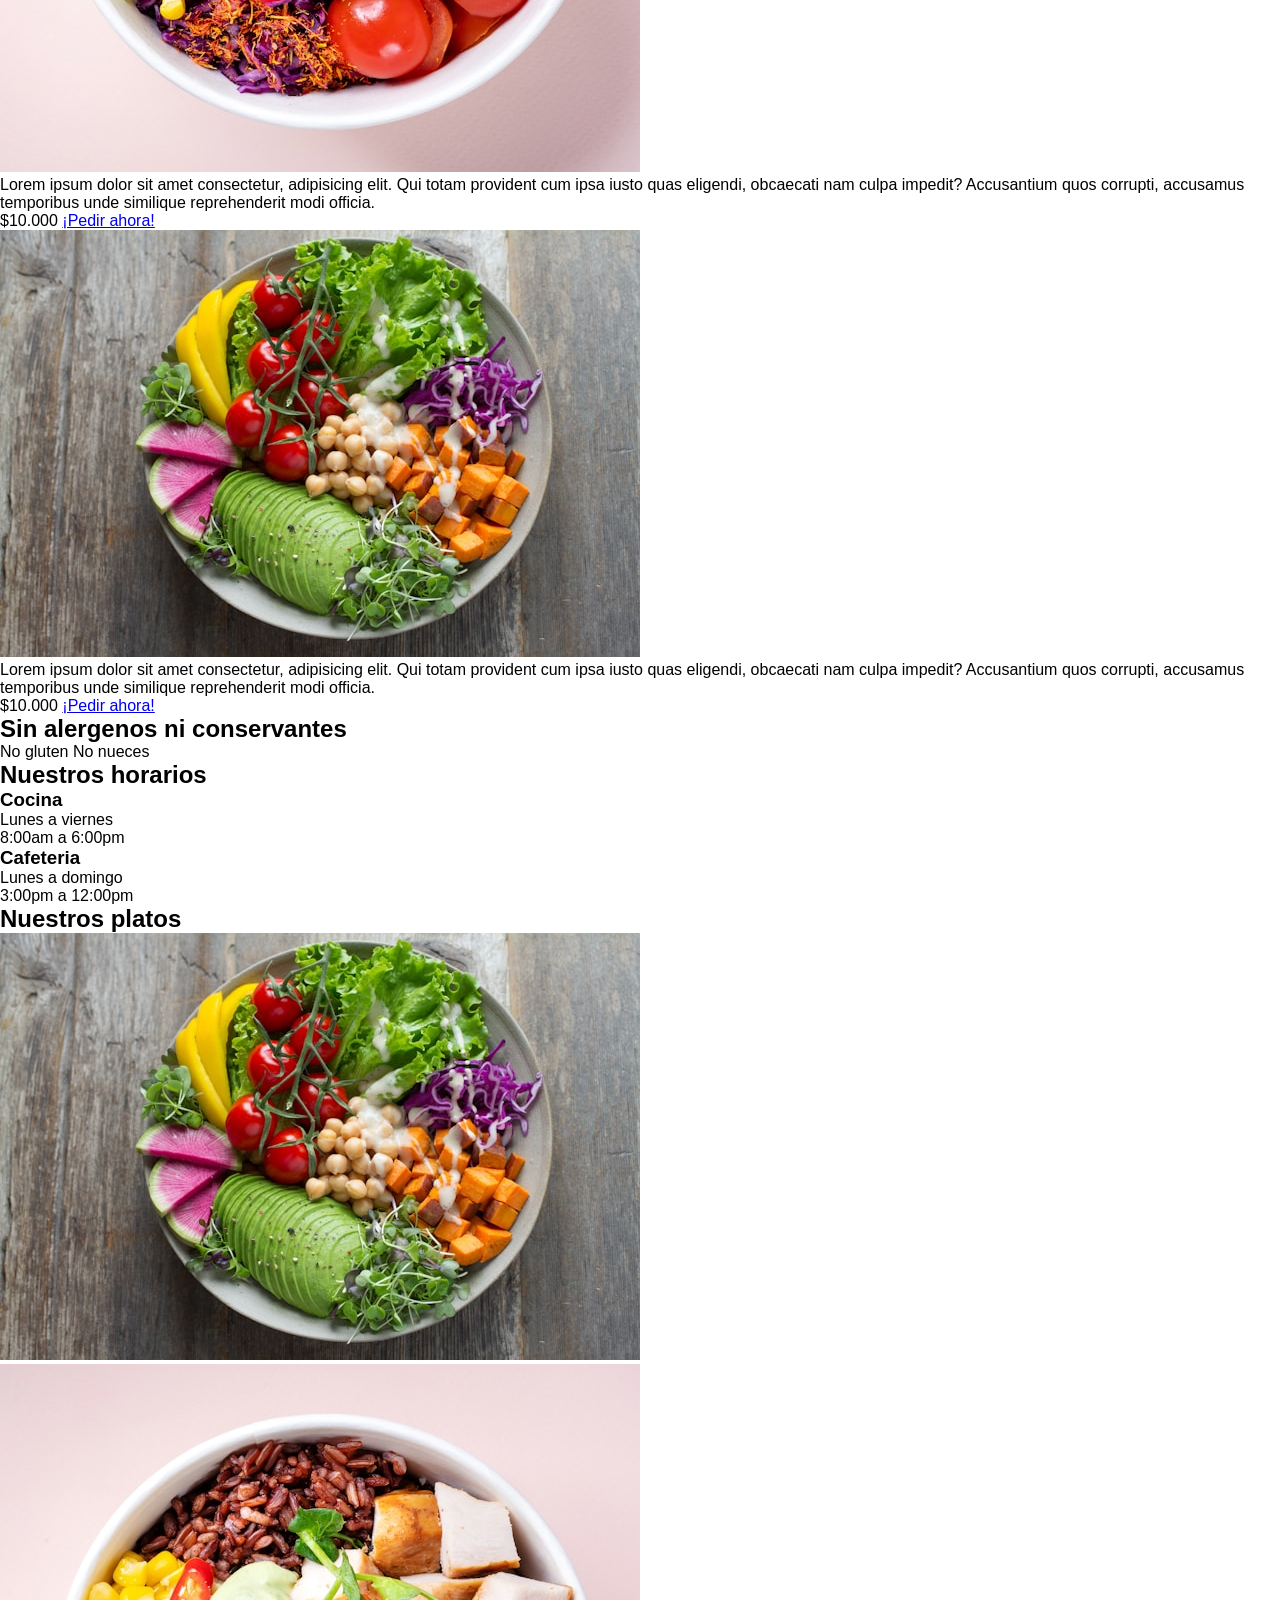
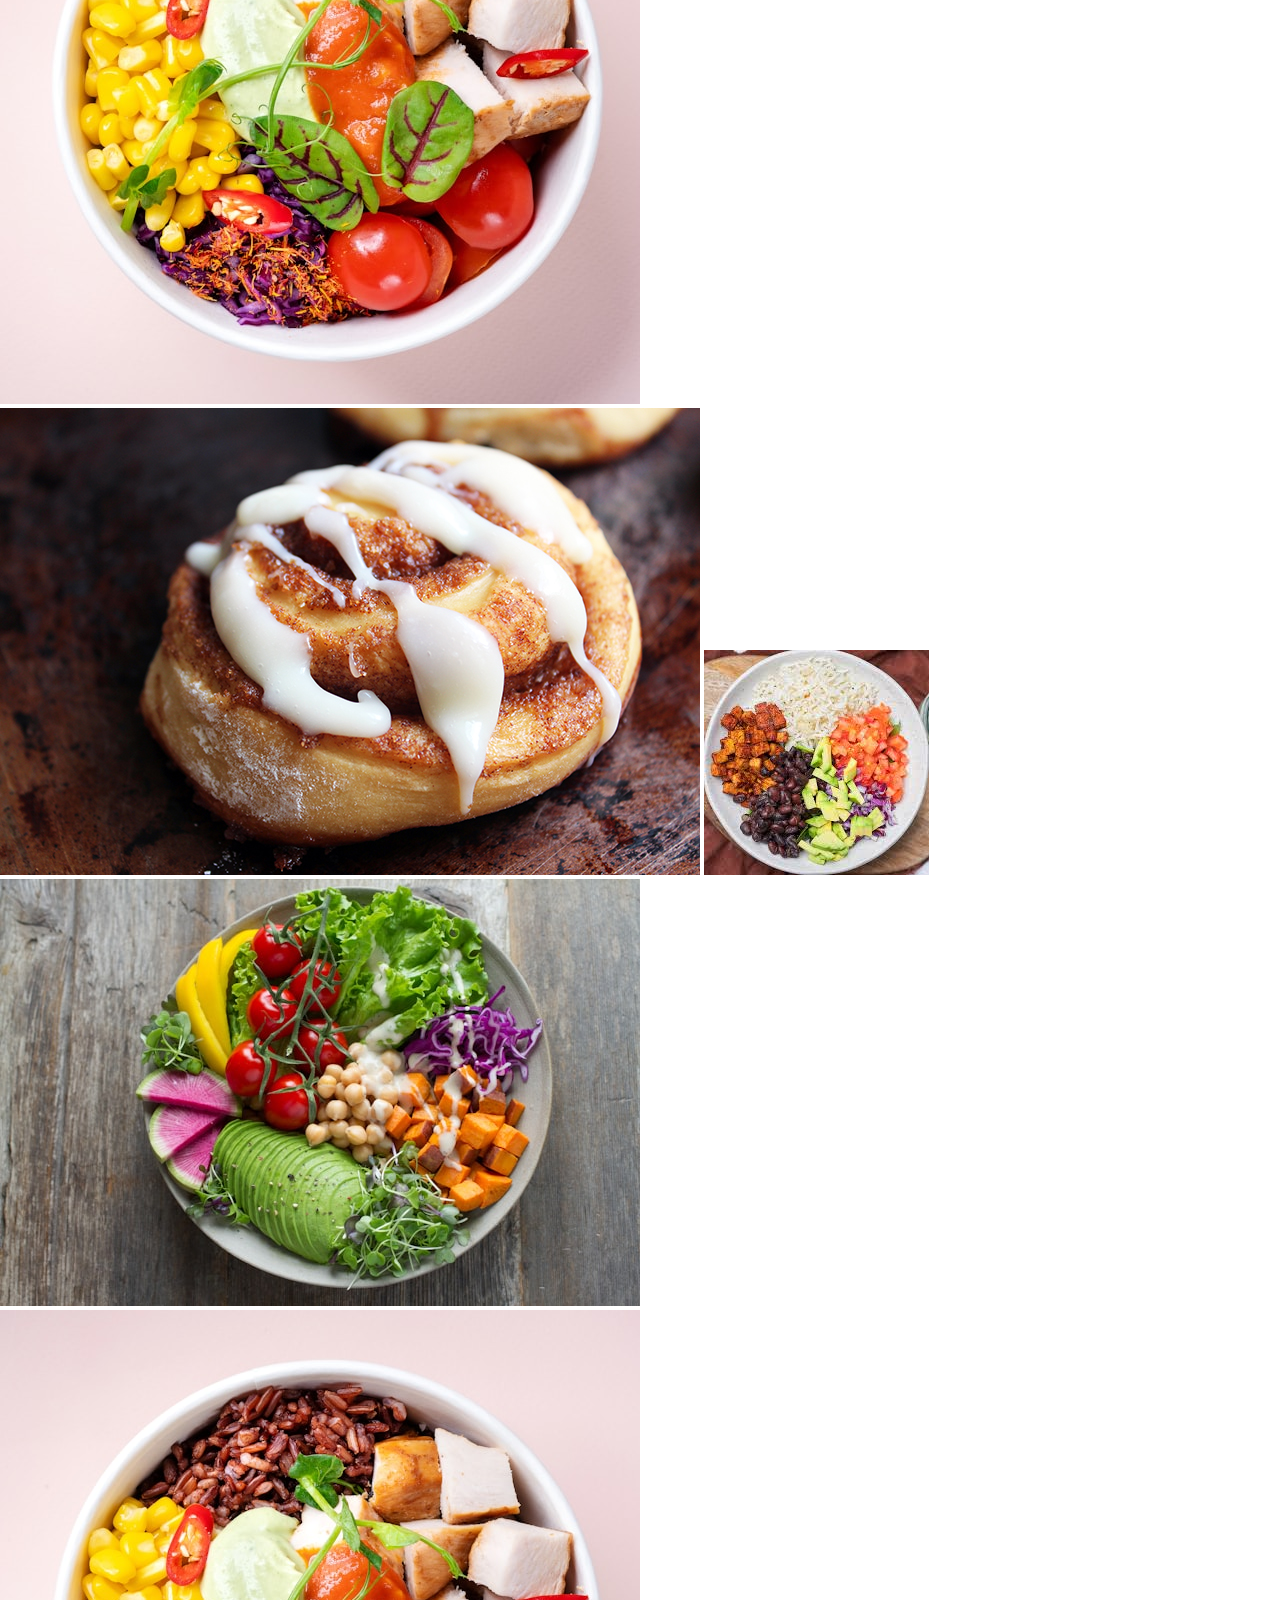
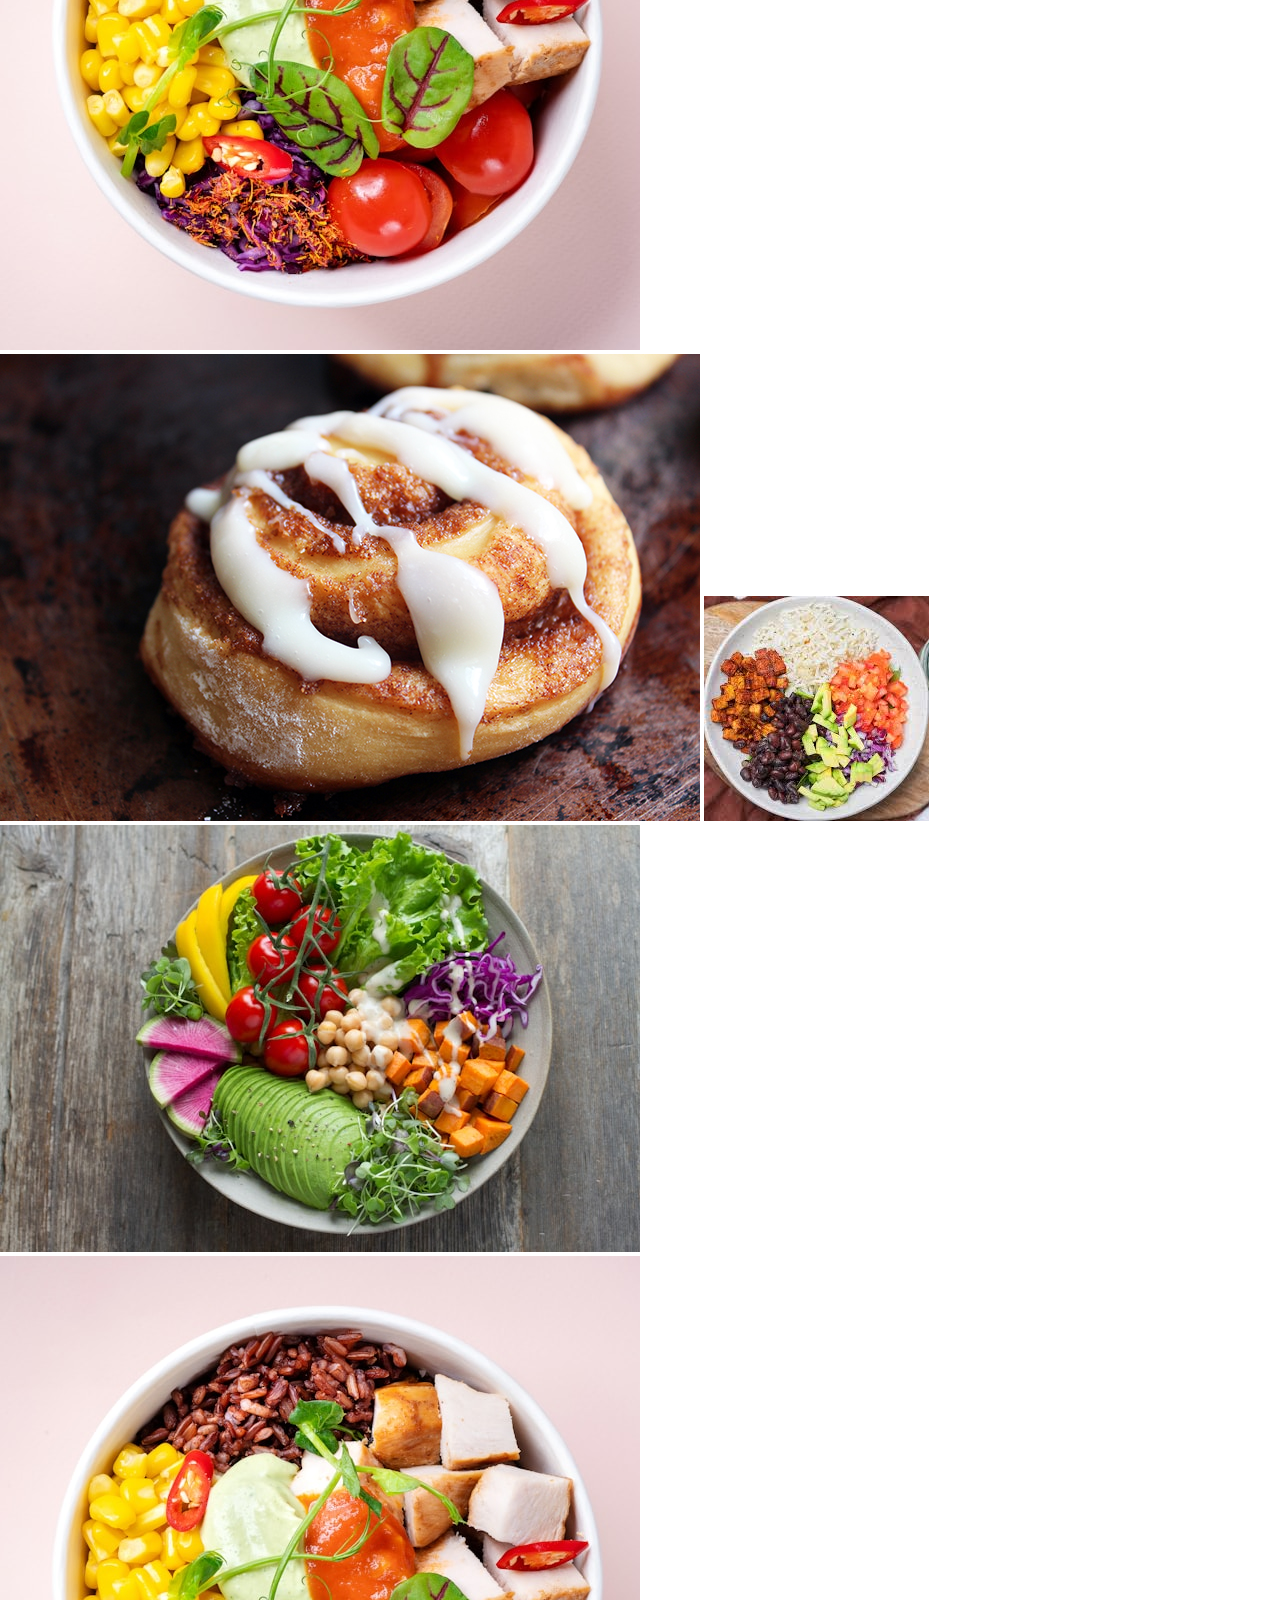
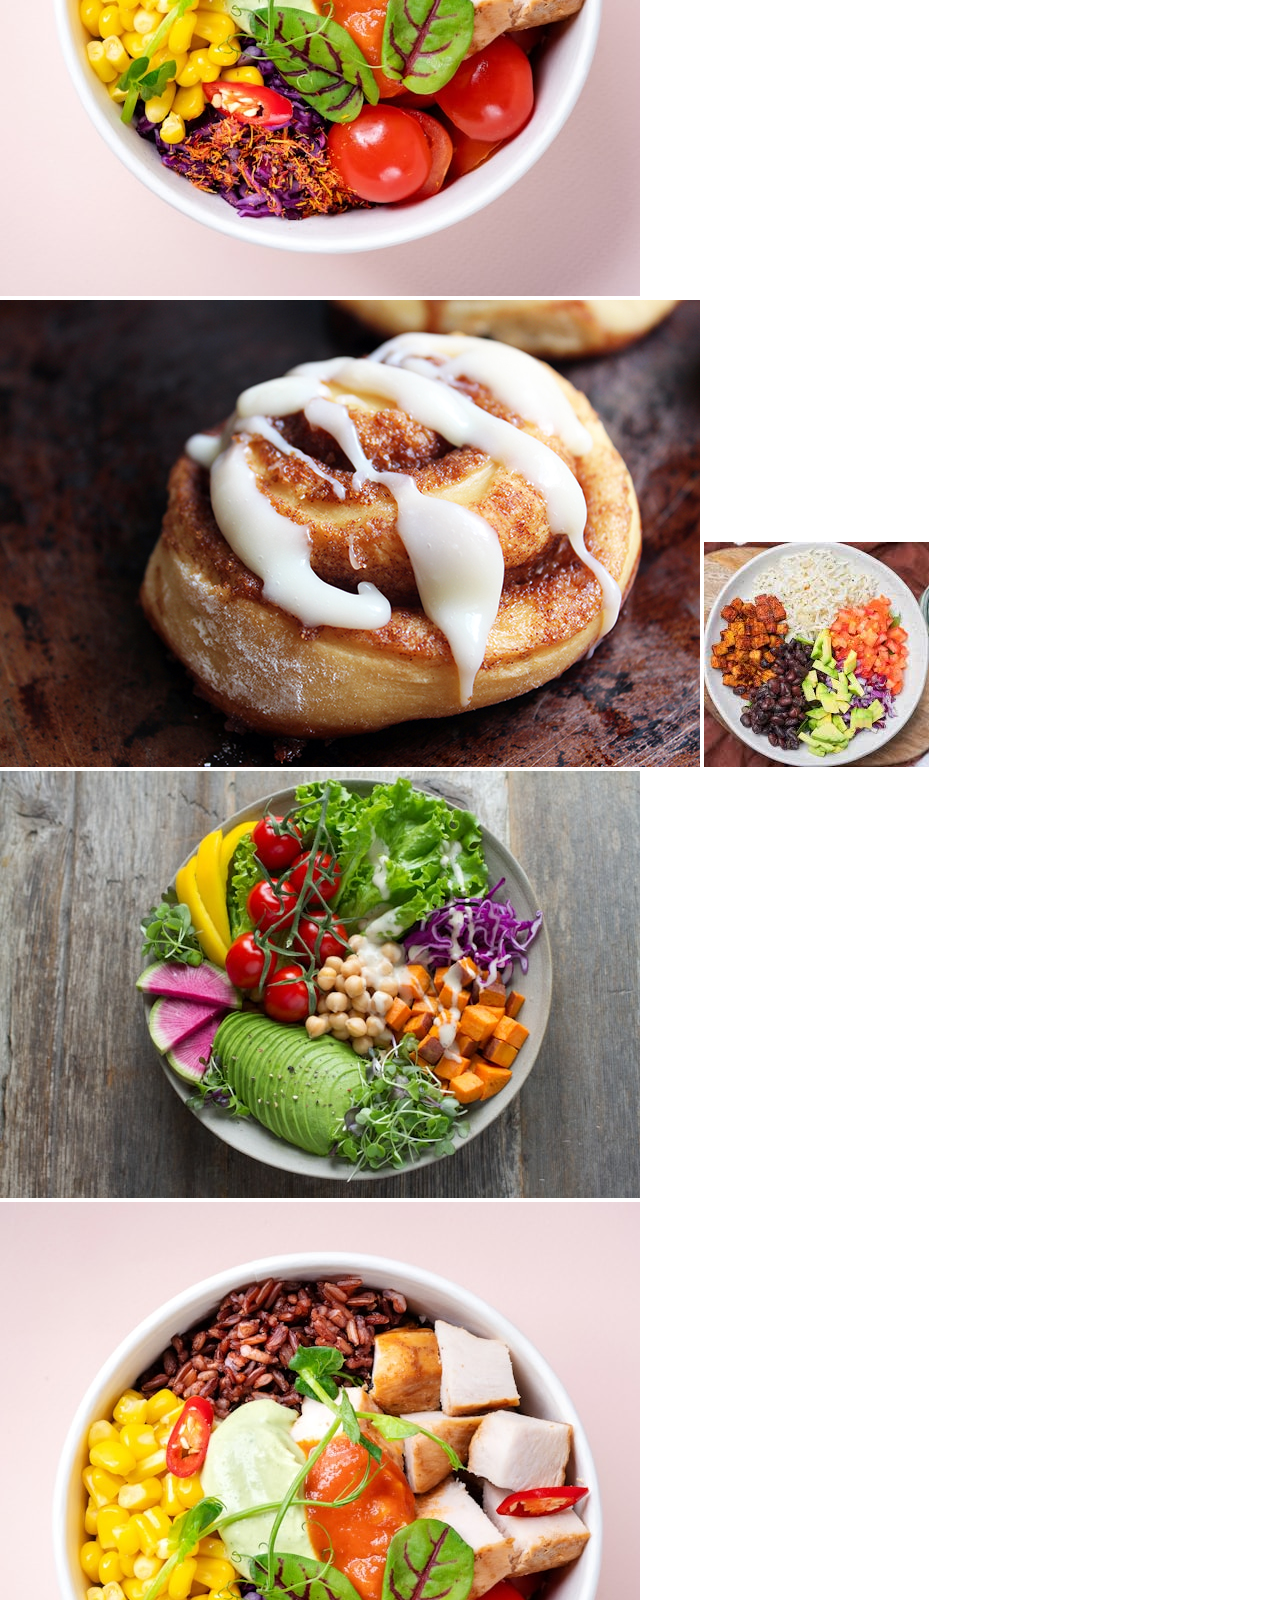
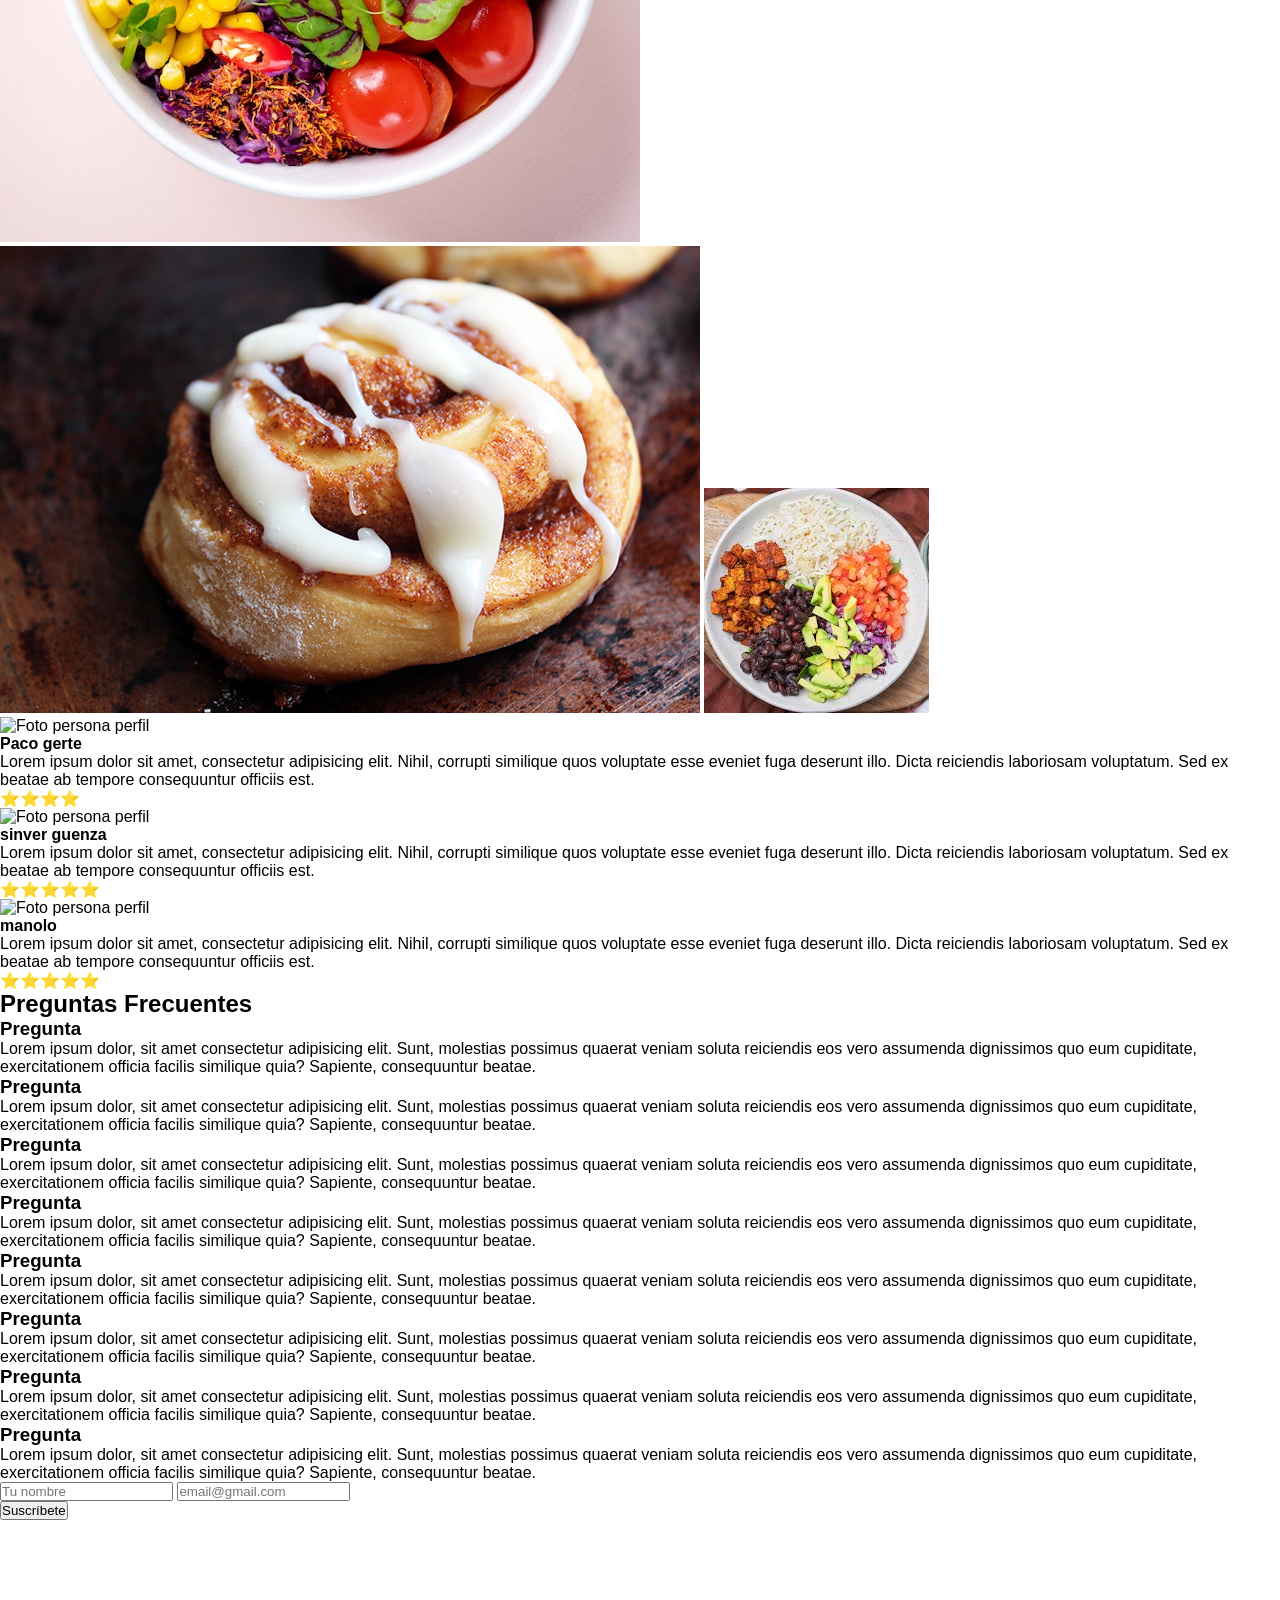
==== commit 65ee8cab: "actualización hero css" ====
--- a/raizYCanela/index.html
+++ b/raizYCanela/index.html
@@ -31,11 +31,13 @@
     </header>
 
     <section class="hero">
+        <div class="capa-oscura"></div>
+        <div class="capa-textos">
         <h1>Raiz y Canela</h1>
         <p>De la Raiz a la mesa</p>
         <div class="hero-botones">
             <a href="#">Menú del dia</a>
-            <a href="#">Reposteria Vegana</a>
+            <a href="#">Reposteria Vegana</a></div>
         </div>
     </section>
 
@@ -63,7 +65,7 @@
 
                 <article class="rollo-producto">
                     <img src="img/rollo-canela-x4.jpg" alt="Rollos canela x4">
-                    <h2>Rollo X 1</h2>
+                    <h2>Rollo X 4</h2>
                     <h3>Tabla nutricional</h3>
                     <p>Lorem ipsum dolor sit amet consectetur adipisicing elit. Repellendus beatae deserunt impedit
                         voluptas iure quae quia provident, dolorem ut explicabo dicta architecto dignissimos pariatur
@@ -77,7 +79,7 @@
 
                 <article class="rollo-producto">
                     <img src="img/rollo-canela-x6.jpg" alt="Rollos canela x6">
-                    <h2>Rollo X 1</h2>
+                    <h2>Rollo X 6</h2>
                     <h3>Tabla nutricional</h3>
                     <ul>
                         <li>Elemento</li>
--- a/raizYCanela/style.css
+++ b/raizYCanela/style.css
@@ -6,15 +6,17 @@
 }
 
 @import url("https://fonts.googleapis.com/css2?family=Montserrat:wght@300;400&family=Playlist+Script&display=swap");
-@import url("https://fonts.googleapis.com/css2?family=Montserrat:wght@300;400&family=Playlist+Script&display=swap");
+@import url("https://fonts.googleapis.com/css2?family=Open+Sans:wght@300;400&family=Brush+Script+Std&display=swap");
 
 :root{
     --color-fondo:#FDF5E6;
     --color-texto:#6E4228;
     --color-detalle-verde:#87A96B;
-
+    --color-btn-naranja: #d59b8d;
     --fuente-cuerpo: "Opens Sans";
     --fuente-titulos: "Montserrat";
+    --sombra-botones-oscuro: rgba(0, 0, 0, 0.24) 0px 3px 8px;
+    --sombra-botones-claro: rgba(255, 255, 255, 0.24) 0px 3px 8px;
 }
 
 header{
@@ -26,6 +28,7 @@
     align-items: center;
 
 }
+
 .logo img{
     height: 50px;
     border-radius: 5px;
@@ -51,11 +54,63 @@
 
 .boton-pedir a{
     text-decoration: none;
-    padding: 20px;
-    margin: 20px;
-    background-color:burlywood;
-    width: 200px;
+    padding: 10px;
+    background-color:var(--color-btn-naranja);
+    width: 180px;
     height: 40px;
-    border-radius: 5px;
-    box-shadow: rgba(0, 0, 0, 0.25) 0px 54px 55px, rgba(0, 0, 0, 0.12) 0px -12px 30px, rgba(0, 0, 0, 0.12) 0px 4px 6px, rgba(0, 0, 0, 0.17) 0px 12px 13px, rgba(0, 0, 0, 0.09) 0px -3px 5px;
+    border-radius: 25px;
+    display: flex;
+    color: var(--color-fondo);
+    justify-content: center;
+    font-family:var(--fuente-titulos);
+    font-weight: 600;
+}
+
+.hero{
+    background-image: url("img/hero.jpg");
+    height: calc(100vh - 74px);
+    background-color: var(--color-fondo);
+    background-position: center;
+    background-size: cover;
+    background-repeat: no-repeat; /*Para que no se repita y no consuma recursos*/
+    position: relative;
+    display: flex;
+    flex-direction: column;
+    justify-content: center;
+    align-items: center;
+    text-align: center;
+    h1{
+        color: white;
+        font-size: 2rem;
+        text-transform: capitalize;
+    }
+
+    p{
+        color: white;
+        font-size: 1.6rem;
+        text-transform: capitalize;
+    }
+
+    a{
+        text-decoration: none;
+        color: white;
+        background-color: var(--color-btn-naranja);
+        padding: 10px 30px;
+        border-radius: 25px;
+        box-shadow: var(--sombra-botones-claro);
+    }
+    .hero-botones{
+        margin-top: 20px;
+    }
+}
+.capa-oscura{
+    width: 100%;
+    height: 100%;
+    background-color:rgba(0, 0, 0, 0.4);
+    position: absolute;
+    z-index: 0;
+}
+
+.capa-textos{
+    z-index: 1;
 }
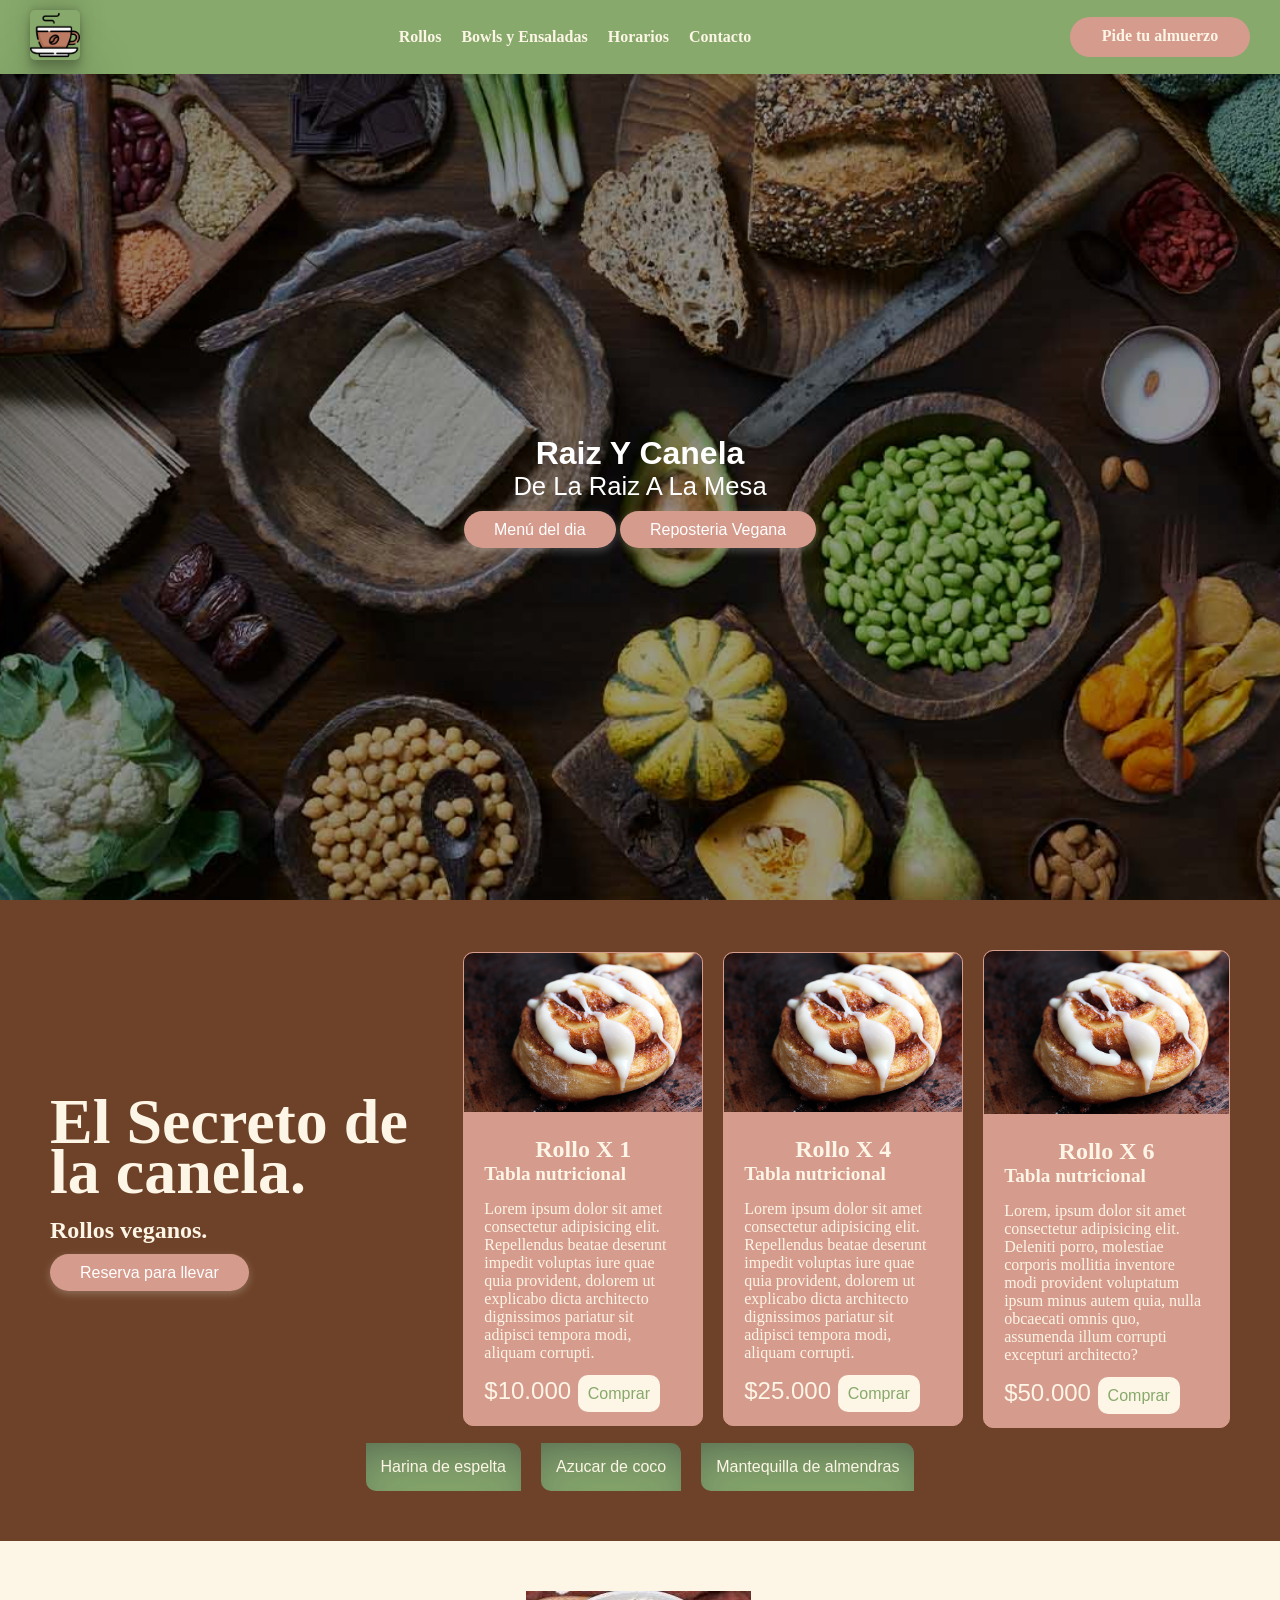
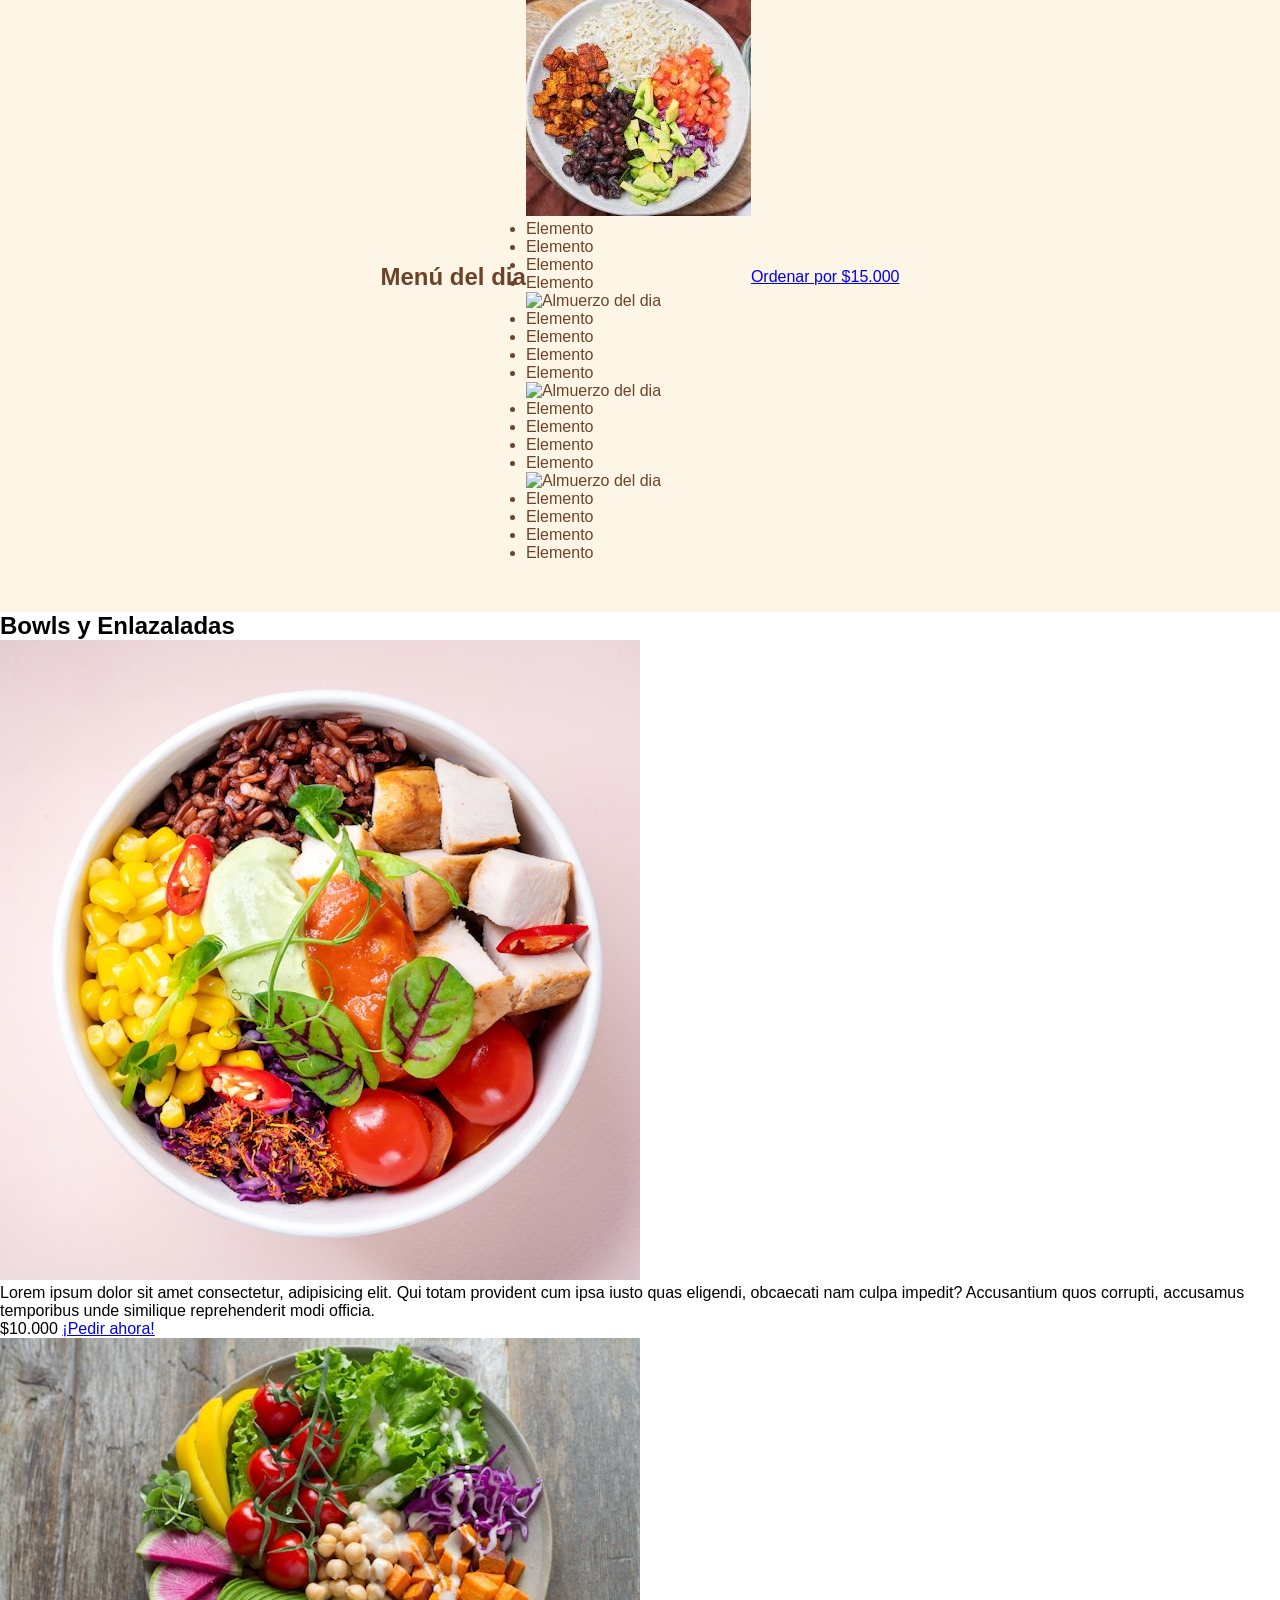
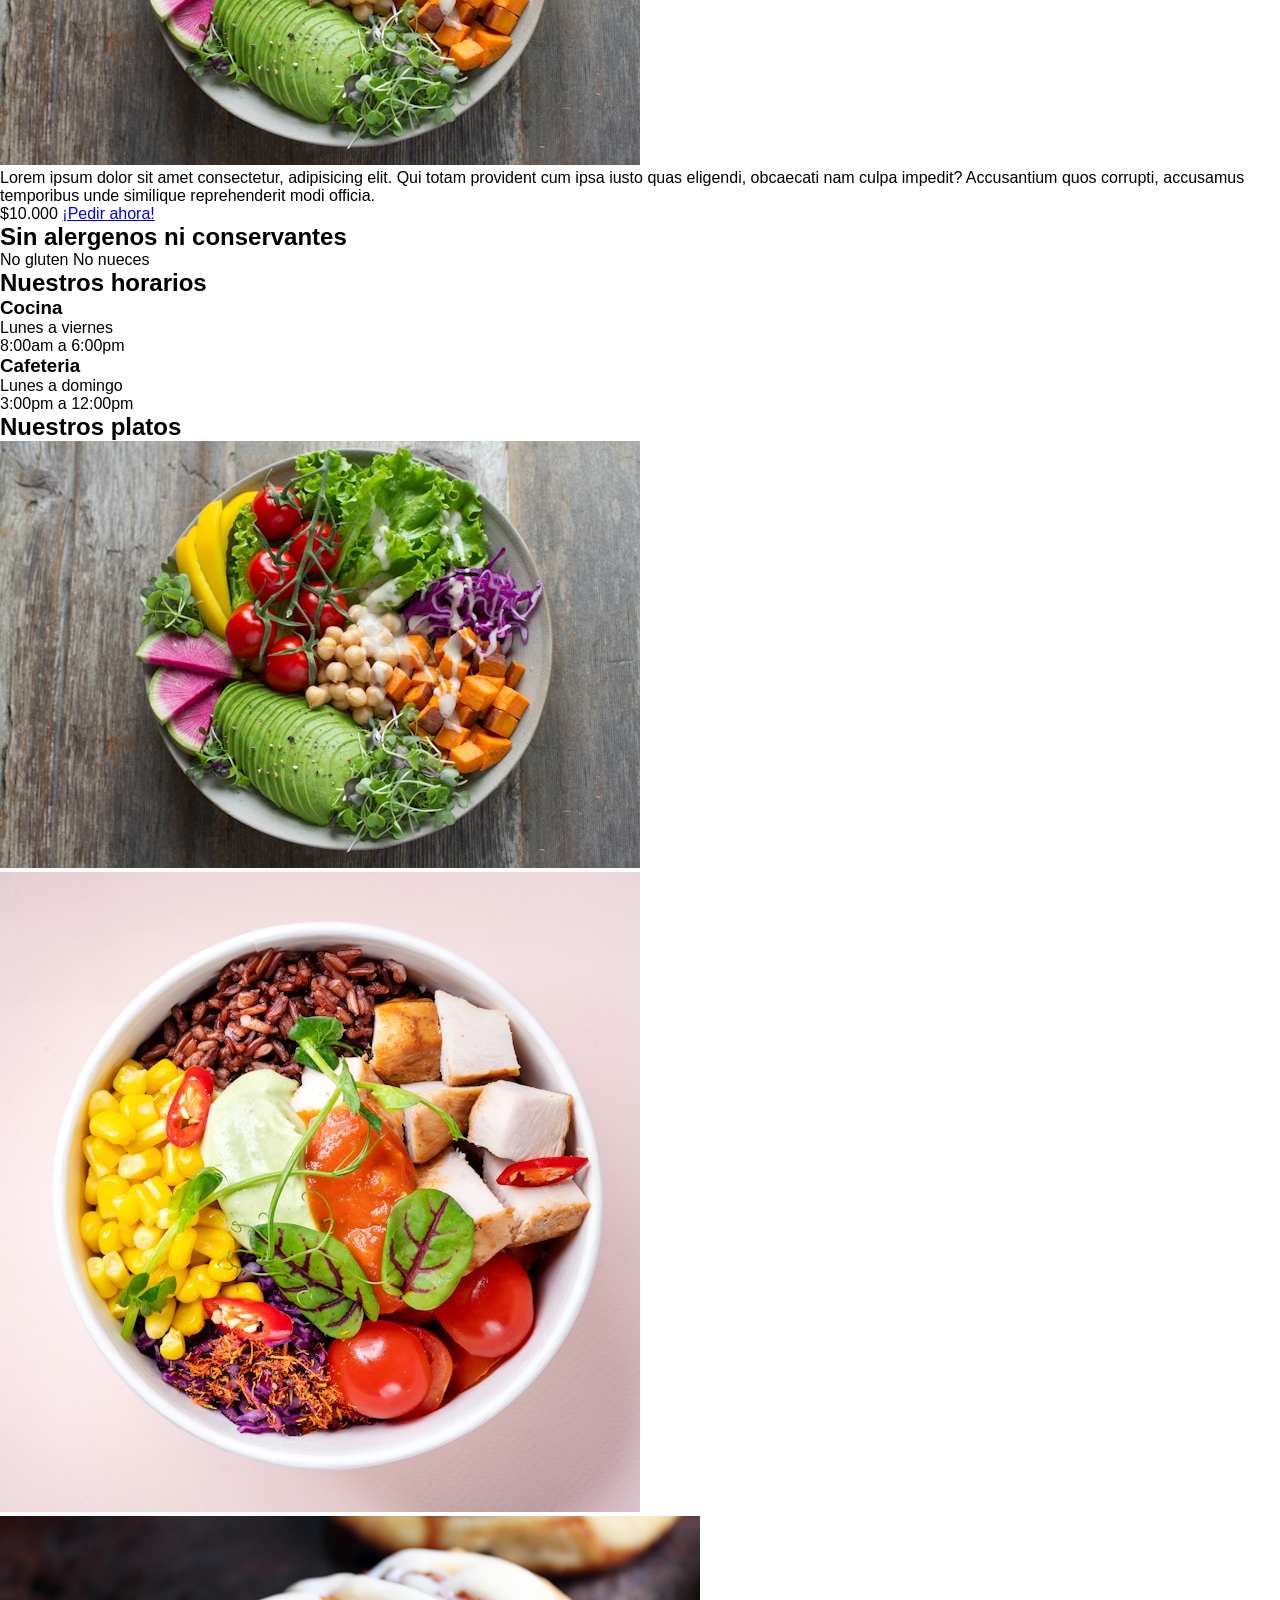
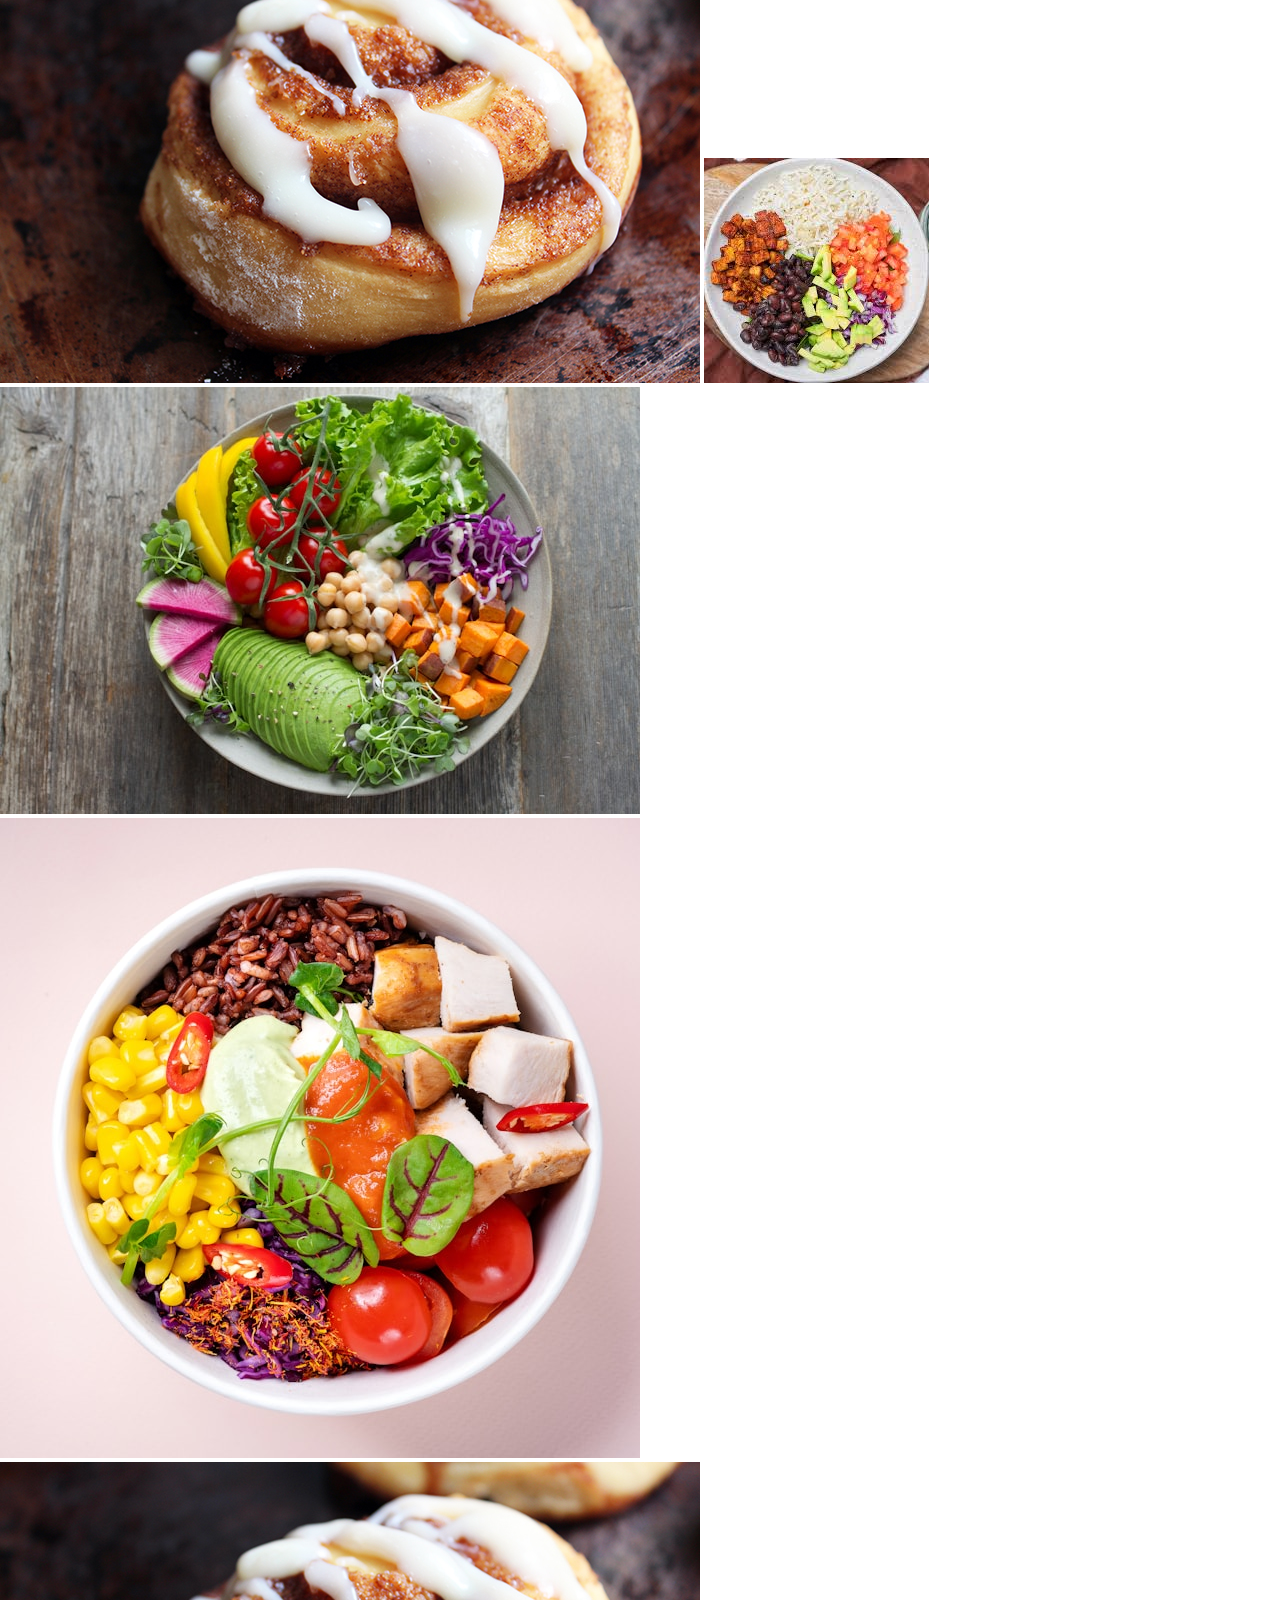
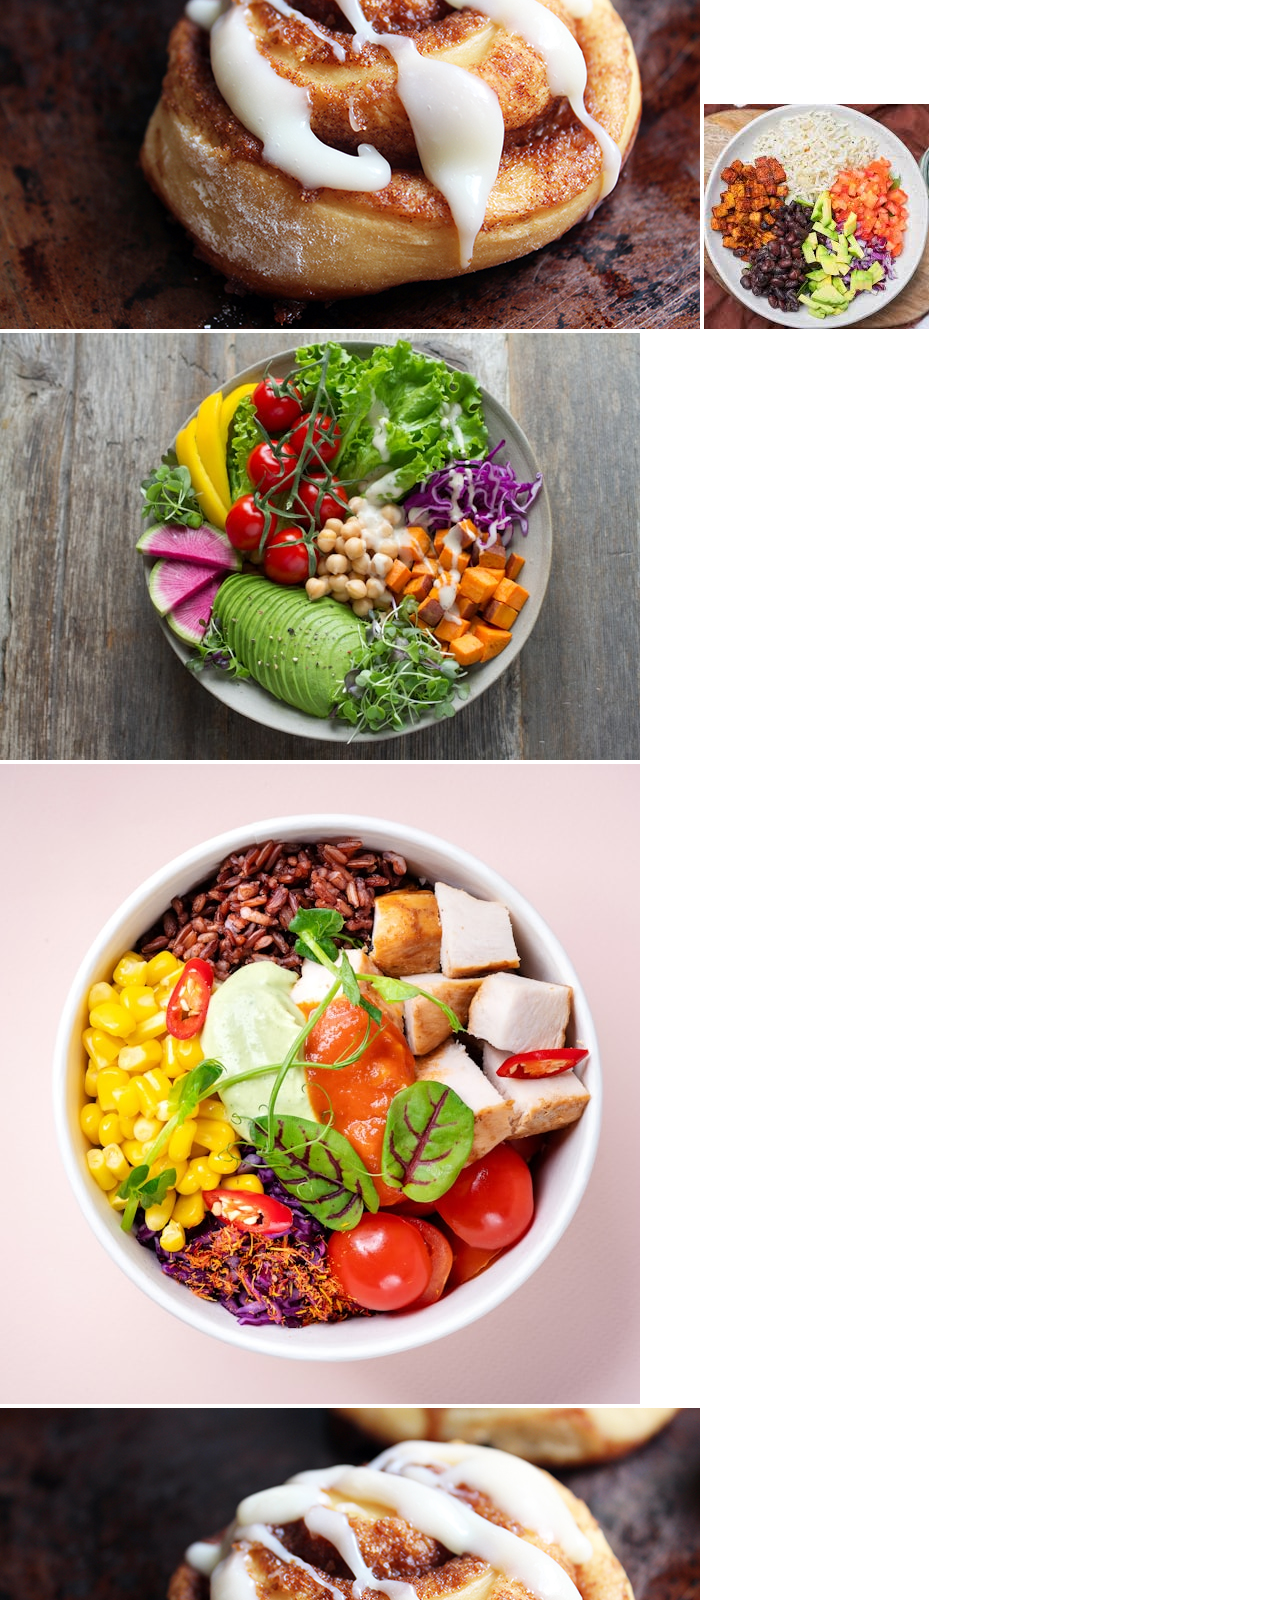
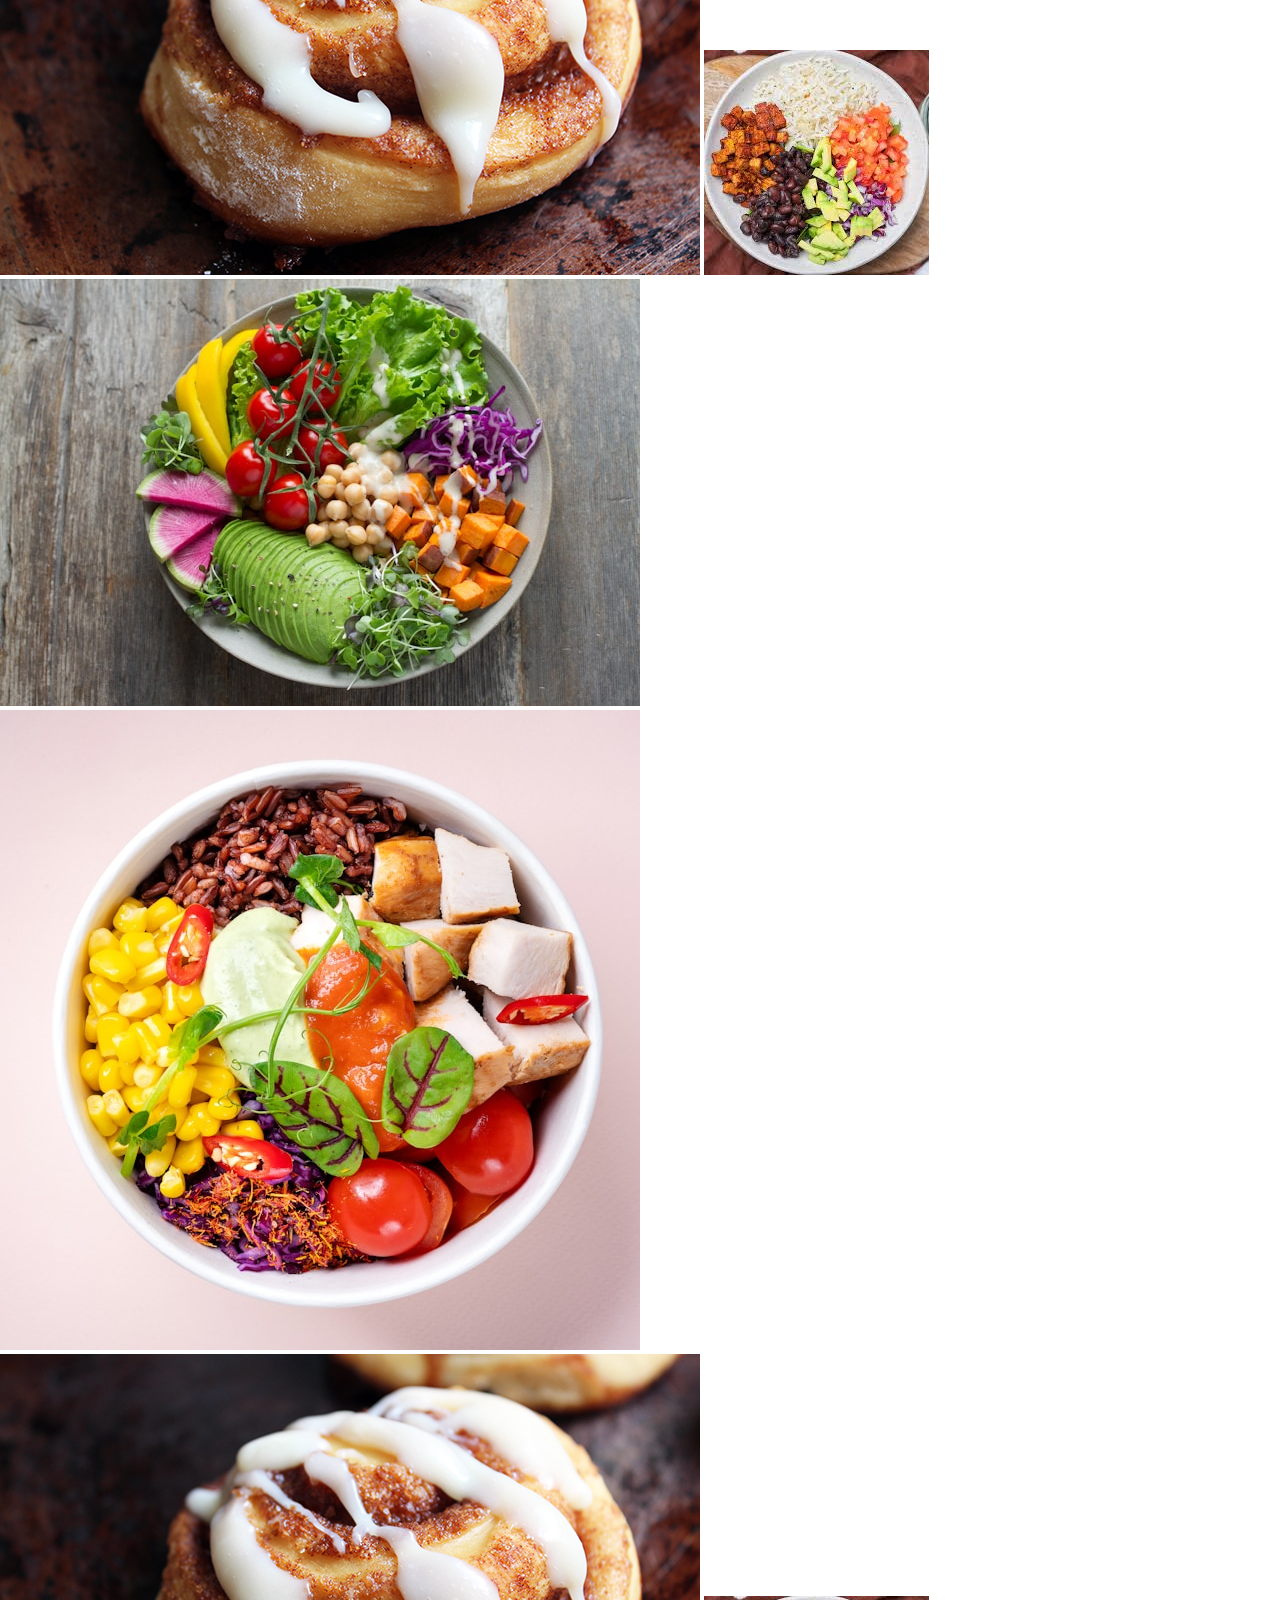
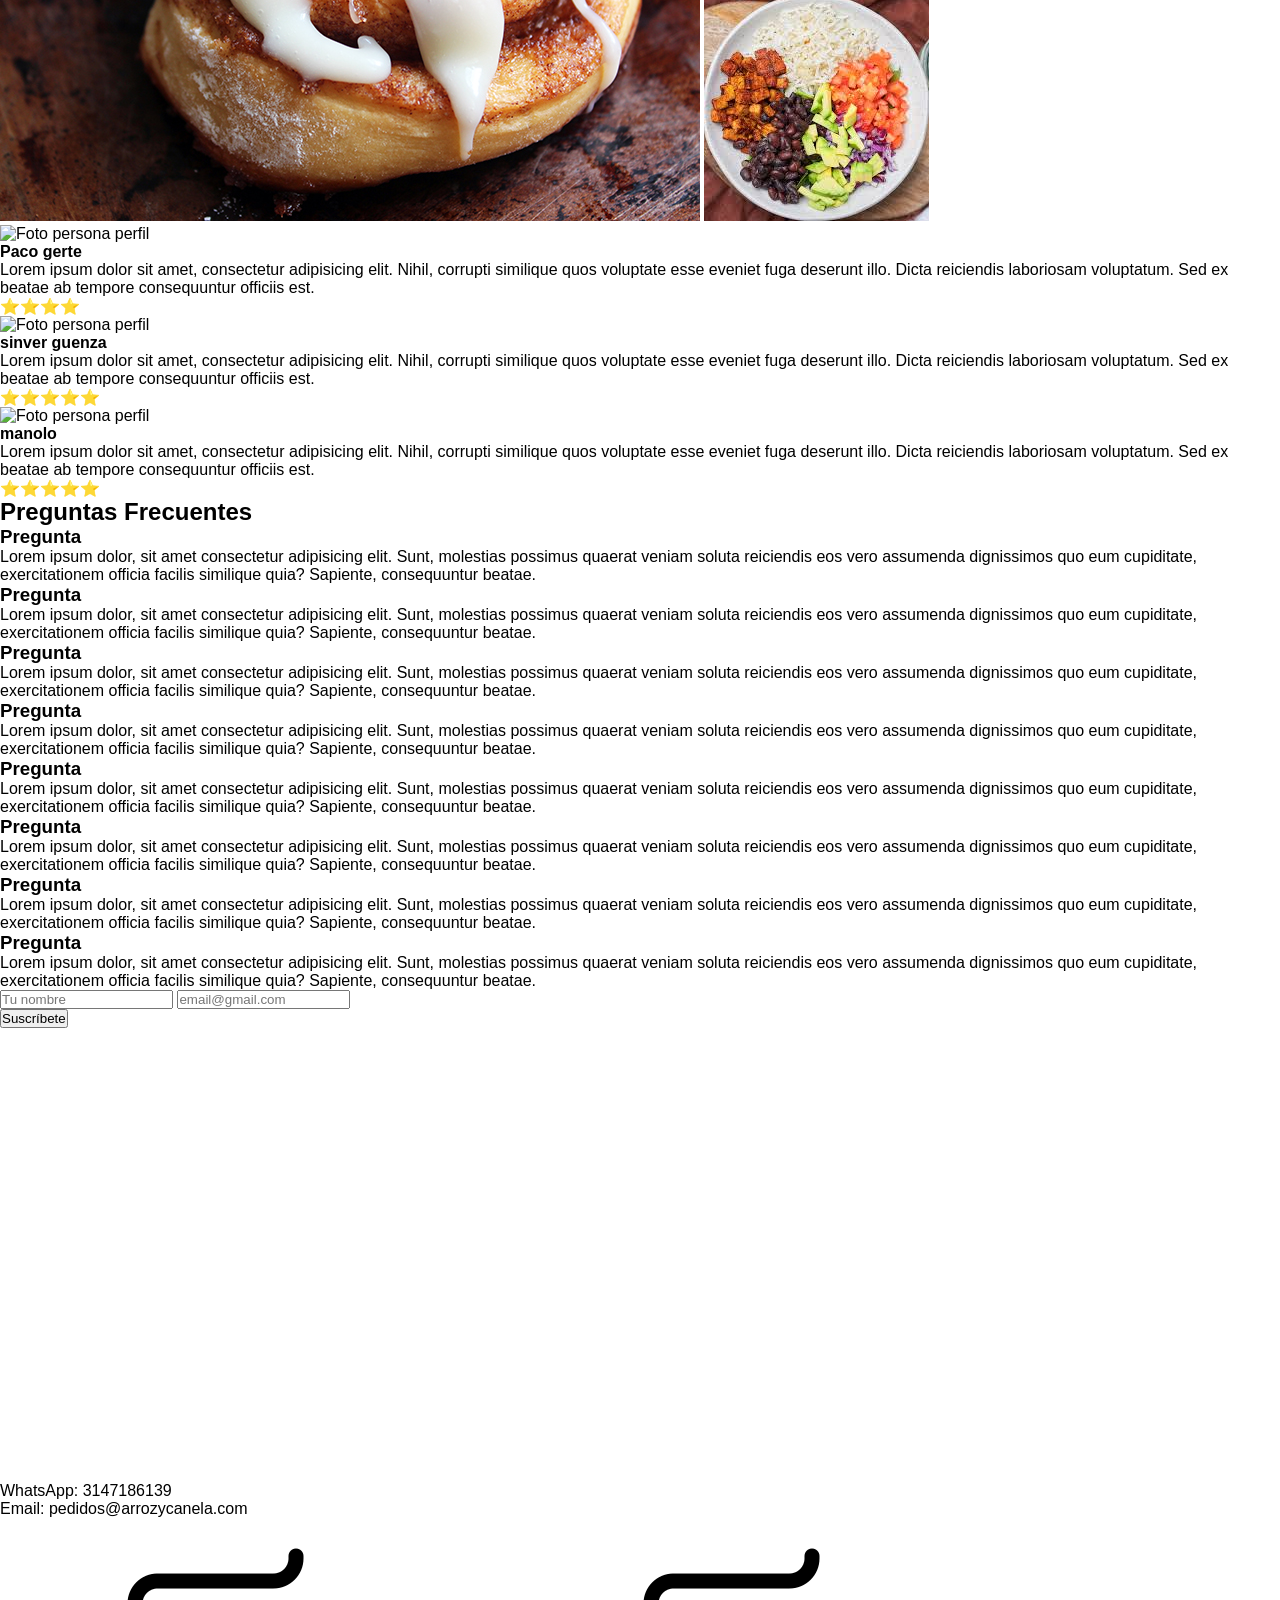
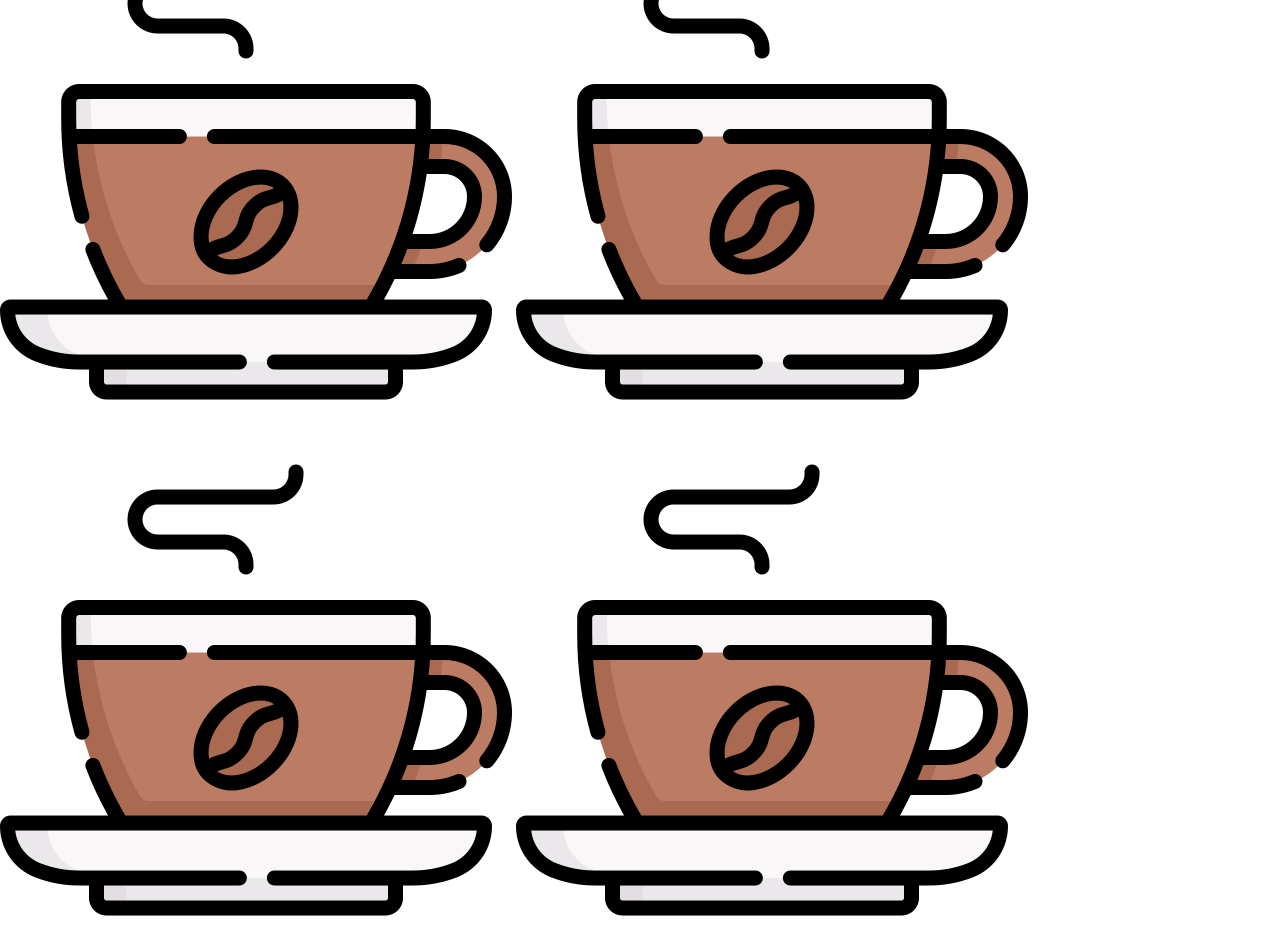
==== commit dd5fa633: "css seccion rollos" ====
--- a/raizYCanela/index.html
+++ b/raizYCanela/index.html
@@ -33,11 +33,12 @@
     <section class="hero">
         <div class="capa-oscura"></div>
         <div class="capa-textos">
-        <h1>Raiz y Canela</h1>
-        <p>De la Raiz a la mesa</p>
-        <div class="hero-botones">
-            <a href="#">Menú del dia</a>
-            <a href="#">Reposteria Vegana</a></div>
+            <h1>Raiz y Canela</h1>
+            <p>De la Raiz a la mesa</p>
+            <div class="hero-botones">
+                <a href="#">Menú del dia</a>
+                <a href="#">Reposteria Vegana</a>
+            </div>
         </div>
     </section>
 
@@ -51,54 +52,57 @@
             <div class="rollos-productos">
                 <article class="rollo-producto">
                     <img src="img/rollo-canela-x1.jpg" alt="Rollos canela x1">
-                    <h2>Rollo X 1</h2>
-                    <h3>Tabla nutricional</h3>
-                    <p>Lorem ipsum dolor sit amet consectetur adipisicing elit. Repellendus beatae deserunt impedit
-                        voluptas iure quae quia provident, dolorem ut explicabo dicta architecto dignissimos pariatur
-                        sit adipisci tempora modi, aliquam corrupti.</p>
-                    <div class="precio">
-                        <span>$10.000</span>
-                        <a href="https:/wa.me/573147186139&
+                    <div class="contenido-rollo">
+                        <h2>Rollo X 1</h2>
+                        <h3>Tabla nutricional</h3>
+                        <p>Lorem ipsum dolor sit amet consectetur adipisicing elit. Repellendus beatae deserunt impedit
+                            voluptas iure quae quia provident, dolorem ut explicabo dicta architecto dignissimos
+                            pariatur
+                            sit adipisci tempora modi, aliquam corrupti.</p>
+                        <div class="precio">
+                            <span>$10.000</span>
+                            <a href="https:/wa.me/573147186139&
                         text=quiero%20pedir%20pedirte">Comprar</a>
+                        </div>
                     </div>
                 </article>
 
                 <article class="rollo-producto">
-                    <img src="img/rollo-canela-x4.jpg" alt="Rollos canela x4">
-                    <h2>Rollo X 4</h2>
-                    <h3>Tabla nutricional</h3>
-                    <p>Lorem ipsum dolor sit amet consectetur adipisicing elit. Repellendus beatae deserunt impedit
-                        voluptas iure quae quia provident, dolorem ut explicabo dicta architecto dignissimos pariatur
-                        sit adipisci tempora modi, aliquam corrupti.</p>
-                    <div class="precio">
-                        <span>$25.000</span>
-                        <a href="https:/wa.me/573147186139&
+                    <img src="img/rollo-canela-x1.jpg" alt="Rollos canela x4">
+                    <div class="contenido-rollo">
+                        <h2>Rollo X 4</h2>
+                        <h3>Tabla nutricional</h3>
+                        <p>Lorem ipsum dolor sit amet consectetur adipisicing elit. Repellendus beatae deserunt impedit
+                            voluptas iure quae quia provident, dolorem ut explicabo dicta architecto dignissimos
+                            pariatur
+                            sit adipisci tempora modi, aliquam corrupti.</p>
+                        <div class="precio">
+                            <span>$25.000</span>
+                            <a href="https:/wa.me/573147186139&
                         text=quiero%20pedir%20pedirte">Comprar</a>
+                        </div>
                     </div>
                 </article>
 
                 <article class="rollo-producto">
-                    <img src="img/rollo-canela-x6.jpg" alt="Rollos canela x6">
-                    <h2>Rollo X 6</h2>
-                    <h3>Tabla nutricional</h3>
-                    <ul>
-                        <li>Elemento</li>
-                        <li>Elemento</li>
-                        <li>Elemento</li>
-                        <li>Elemento</li>
-                    </ul>
-                    <div class="precio">
-                        <span>$50.000</span>
-                        <a href="https:/wa.me/573147186139&
+                    <img src="img/rollo-canela-x1.jpg" alt="Rollos canela x6">
+                    <div class="contenido-rollo">
+                        <h2>Rollo X 6</h2>
+                        <h3>Tabla nutricional</h3>
+                        <p>Lorem, ipsum dolor sit amet consectetur adipisicing elit. Deleniti porro, molestiae corporis mollitia inventore modi provident voluptatum ipsum minus autem quia, nulla obcaecati omnis quo, assumenda illum corrupti excepturi architecto?</p>
+                        <div class="precio">
+                            <span>$50.000</span>
+                            <a href="https:/wa.me/573147186139&
                         text=quiero%20pedir%20pedirte">Comprar</a>
+                        </div>
                     </div>
                 </article>
             </div>
         </div>
         <div class="rollos-ingredientes">
-            <div class="rollo-ingredientes">Harina de espelta</div>
-            <div class="rollo-ingredientes">Azucar de coco</div>
-            <div class="rollo-ingredientes">Mantequilla de almendras</div>
+            <div class="rollo-ingrediente">Harina de espelta</div>
+            <div class="rollo-ingrediente">Azucar de coco</div>
+            <div class="rollo-ingrediente">Mantequilla de almendras</div>
         </div>
     </section>
 
@@ -156,7 +160,9 @@
         <div class="bowls-items">
             <article class="bowl-item">
                 <img src="img/producto-bowl.jpg" alt="producto bowl">
-                <p>Lorem ipsum dolor sit amet consectetur, adipisicing elit. Qui totam provident cum ipsa iusto quas eligendi, obcaecati nam culpa impedit? Accusantium quos corrupti, accusamus temporibus unde similique reprehenderit modi officia.
+                <p>Lorem ipsum dolor sit amet consectetur, adipisicing elit. Qui totam provident cum ipsa iusto quas
+                    eligendi, obcaecati nam culpa impedit? Accusantium quos corrupti, accusamus temporibus unde
+                    similique reprehenderit modi officia.
                 </p>
                 <span>$10.000</span>
                 <a href="https:/wa.me/573147186139&
@@ -165,7 +171,9 @@
 
             <article class="enzalada-item">
                 <img src="img/ensalada.jpg" alt="producto ensalada">
-                <p>Lorem ipsum dolor sit amet consectetur, adipisicing elit. Qui totam provident cum ipsa iusto quas eligendi, obcaecati nam culpa impedit? Accusantium quos corrupti, accusamus temporibus unde similique reprehenderit modi officia.
+                <p>Lorem ipsum dolor sit amet consectetur, adipisicing elit. Qui totam provident cum ipsa iusto quas
+                    eligendi, obcaecati nam culpa impedit? Accusantium quos corrupti, accusamus temporibus unde
+                    similique reprehenderit modi officia.
                 </p>
                 <span>$10.000</span>
                 <a href="https:/wa.me/573147186139&
@@ -224,79 +232,101 @@
         </div>
     </section>
 
-<section class="testimonios">
-    <article class="testimonios">
-        <div class="testimonio-identificacion">
-            <img src="" alt="Foto persona perfil">
-            <h4>Paco gerte</h4>
-        </div>
-        <p>Lorem ipsum dolor sit amet, consectetur adipisicing elit. Nihil, corrupti similique quos voluptate esse eveniet fuga deserunt illo. Dicta reiciendis laboriosam voluptatum. Sed ex beatae ab tempore consequuntur officiis est.
-        </p>
-        <span>⭐⭐⭐⭐</span>
-    </article>
-
-<article class="testimonios">
-        <div class="testimonio-identificacion">
-            <img src="" alt="Foto persona perfil">
-            <h4>sinver guenza</h4>
-        </div>
-        <p>Lorem ipsum dolor sit amet, consectetur adipisicing elit. Nihil, corrupti similique quos voluptate esse eveniet fuga deserunt illo. Dicta reiciendis laboriosam voluptatum. Sed ex beatae ab tempore consequuntur officiis est.
-        </p>
-        <span>⭐⭐⭐⭐⭐</span>
-    </article>
-
-    <article class="testimonios">
-        <div class="testimonio-identificacion">
-            <img src="" alt="Foto persona perfil">
-            <h4>manolo</h4>
-        </div>
-        <p>Lorem ipsum dolor sit amet, consectetur adipisicing elit. Nihil, corrupti similique quos voluptate esse eveniet fuga deserunt illo. Dicta reiciendis laboriosam voluptatum. Sed ex beatae ab tempore consequuntur officiis est.
-        </p>
-        <span>⭐⭐⭐⭐⭐</span>
-    </article>
-</section>
-    
+    <section class="testimonios">
+        <article class="testimonios">
+            <div class="testimonio-identificacion">
+                <img src="" alt="Foto persona perfil">
+                <h4>Paco gerte</h4>
+            </div>
+            <p>Lorem ipsum dolor sit amet, consectetur adipisicing elit. Nihil, corrupti similique quos voluptate esse
+                eveniet fuga deserunt illo. Dicta reiciendis laboriosam voluptatum. Sed ex beatae ab tempore
+                consequuntur officiis est.
+            </p>
+            <span>⭐⭐⭐⭐</span>
+        </article>
+
+        <article class="testimonios">
+            <div class="testimonio-identificacion">
+                <img src="" alt="Foto persona perfil">
+                <h4>sinver guenza</h4>
+            </div>
+            <p>Lorem ipsum dolor sit amet, consectetur adipisicing elit. Nihil, corrupti similique quos voluptate esse
+                eveniet fuga deserunt illo. Dicta reiciendis laboriosam voluptatum. Sed ex beatae ab tempore
+                consequuntur officiis est.
+            </p>
+            <span>⭐⭐⭐⭐⭐</span>
+        </article>
+
+        <article class="testimonios">
+            <div class="testimonio-identificacion">
+                <img src="" alt="Foto persona perfil">
+                <h4>manolo</h4>
+            </div>
+            <p>Lorem ipsum dolor sit amet, consectetur adipisicing elit. Nihil, corrupti similique quos voluptate esse
+                eveniet fuga deserunt illo. Dicta reiciendis laboriosam voluptatum. Sed ex beatae ab tempore
+                consequuntur officiis est.
+            </p>
+            <span>⭐⭐⭐⭐⭐</span>
+        </article>
+    </section>
+
     <section class="preguntas-frecuentes">
         <h2>Preguntas Frecuentes</h2>
         <div class="preguntas-items">
             <article class="pregunta-item">
                 <h3>Pregunta</h3>
-                <p>Lorem ipsum dolor, sit amet consectetur adipisicing elit. Sunt, molestias possimus quaerat veniam soluta reiciendis eos vero assumenda dignissimos quo eum cupiditate, exercitationem officia facilis similique quia? Sapiente, consequuntur beatae.</p>
-            </article>
-
-            <article class="pregunta-item">
-                <h3>Pregunta</h3>
-                <p>Lorem ipsum dolor, sit amet consectetur adipisicing elit. Sunt, molestias possimus quaerat veniam soluta reiciendis eos vero assumenda dignissimos quo eum cupiditate, exercitationem officia facilis similique quia? Sapiente, consequuntur beatae.</p>
-            </article>
-
-            <article class="pregunta-item">
-                <h3>Pregunta</h3>
-                <p>Lorem ipsum dolor, sit amet consectetur adipisicing elit. Sunt, molestias possimus quaerat veniam soluta reiciendis eos vero assumenda dignissimos quo eum cupiditate, exercitationem officia facilis similique quia? Sapiente, consequuntur beatae.</p>
-            </article>
-
-            <article class="pregunta-item">
-                <h3>Pregunta</h3>
-                <p>Lorem ipsum dolor, sit amet consectetur adipisicing elit. Sunt, molestias possimus quaerat veniam soluta reiciendis eos vero assumenda dignissimos quo eum cupiditate, exercitationem officia facilis similique quia? Sapiente, consequuntur beatae.</p>
-            </article>
-
-            <article class="pregunta-item">
-                <h3>Pregunta</h3>
-                <p>Lorem ipsum dolor, sit amet consectetur adipisicing elit. Sunt, molestias possimus quaerat veniam soluta reiciendis eos vero assumenda dignissimos quo eum cupiditate, exercitationem officia facilis similique quia? Sapiente, consequuntur beatae.</p>
-            </article>
-
-            <article class="pregunta-item">
-                <h3>Pregunta</h3>
-                <p>Lorem ipsum dolor, sit amet consectetur adipisicing elit. Sunt, molestias possimus quaerat veniam soluta reiciendis eos vero assumenda dignissimos quo eum cupiditate, exercitationem officia facilis similique quia? Sapiente, consequuntur beatae.</p>
-            </article>
-
-            <article class="pregunta-item">
-                <h3>Pregunta</h3>
-                <p>Lorem ipsum dolor, sit amet consectetur adipisicing elit. Sunt, molestias possimus quaerat veniam soluta reiciendis eos vero assumenda dignissimos quo eum cupiditate, exercitationem officia facilis similique quia? Sapiente, consequuntur beatae.</p>
-            </article>
-
-            <article class="pregunta-item">
-                <h3>Pregunta</h3>
-                <p>Lorem ipsum dolor, sit amet consectetur adipisicing elit. Sunt, molestias possimus quaerat veniam soluta reiciendis eos vero assumenda dignissimos quo eum cupiditate, exercitationem officia facilis similique quia? Sapiente, consequuntur beatae.</p>
+                <p>Lorem ipsum dolor, sit amet consectetur adipisicing elit. Sunt, molestias possimus quaerat veniam
+                    soluta reiciendis eos vero assumenda dignissimos quo eum cupiditate, exercitationem officia facilis
+                    similique quia? Sapiente, consequuntur beatae.</p>
+            </article>
+
+            <article class="pregunta-item">
+                <h3>Pregunta</h3>
+                <p>Lorem ipsum dolor, sit amet consectetur adipisicing elit. Sunt, molestias possimus quaerat veniam
+                    soluta reiciendis eos vero assumenda dignissimos quo eum cupiditate, exercitationem officia facilis
+                    similique quia? Sapiente, consequuntur beatae.</p>
+            </article>
+
+            <article class="pregunta-item">
+                <h3>Pregunta</h3>
+                <p>Lorem ipsum dolor, sit amet consectetur adipisicing elit. Sunt, molestias possimus quaerat veniam
+                    soluta reiciendis eos vero assumenda dignissimos quo eum cupiditate, exercitationem officia facilis
+                    similique quia? Sapiente, consequuntur beatae.</p>
+            </article>
+
+            <article class="pregunta-item">
+                <h3>Pregunta</h3>
+                <p>Lorem ipsum dolor, sit amet consectetur adipisicing elit. Sunt, molestias possimus quaerat veniam
+                    soluta reiciendis eos vero assumenda dignissimos quo eum cupiditate, exercitationem officia facilis
+                    similique quia? Sapiente, consequuntur beatae.</p>
+            </article>
+
+            <article class="pregunta-item">
+                <h3>Pregunta</h3>
+                <p>Lorem ipsum dolor, sit amet consectetur adipisicing elit. Sunt, molestias possimus quaerat veniam
+                    soluta reiciendis eos vero assumenda dignissimos quo eum cupiditate, exercitationem officia facilis
+                    similique quia? Sapiente, consequuntur beatae.</p>
+            </article>
+
+            <article class="pregunta-item">
+                <h3>Pregunta</h3>
+                <p>Lorem ipsum dolor, sit amet consectetur adipisicing elit. Sunt, molestias possimus quaerat veniam
+                    soluta reiciendis eos vero assumenda dignissimos quo eum cupiditate, exercitationem officia facilis
+                    similique quia? Sapiente, consequuntur beatae.</p>
+            </article>
+
+            <article class="pregunta-item">
+                <h3>Pregunta</h3>
+                <p>Lorem ipsum dolor, sit amet consectetur adipisicing elit. Sunt, molestias possimus quaerat veniam
+                    soluta reiciendis eos vero assumenda dignissimos quo eum cupiditate, exercitationem officia facilis
+                    similique quia? Sapiente, consequuntur beatae.</p>
+            </article>
+
+            <article class="pregunta-item">
+                <h3>Pregunta</h3>
+                <p>Lorem ipsum dolor, sit amet consectetur adipisicing elit. Sunt, molestias possimus quaerat veniam
+                    soluta reiciendis eos vero assumenda dignissimos quo eum cupiditate, exercitationem officia facilis
+                    similique quia? Sapiente, consequuntur beatae.</p>
             </article>
         </div>
     </section>
@@ -311,7 +341,10 @@
 
     <footer>
         <div class="mapa">
-            <iframe src="https://www.google.com/maps/embed?pb=!1m14!1m12!1m3!1d1159.365716194253!2d-75.61639784258996!3d4.866237897554371!2m3!1f0!2f0!3f0!3m2!1i1024!2i768!4f13.1!5e0!3m2!1ses!2sco!4v1772554873824!5m2!1ses!2sco" width="600" height="450" style="border:0;" allowfullscreen="" loading="lazy" referrerpolicy="no-referrer-when-downgrade"></iframe>
+            <iframe
+                src="https://www.google.com/maps/embed?pb=!1m14!1m12!1m3!1d1159.365716194253!2d-75.61639784258996!3d4.866237897554371!2m3!1f0!2f0!3f0!3m2!1i1024!2i768!4f13.1!5e0!3m2!1ses!2sco!4v1772554873824!5m2!1ses!2sco"
+                width="600" height="450" style="border:0;" allowfullscreen="" loading="lazy"
+                referrerpolicy="no-referrer-when-downgrade"></iframe>
         </div>
 
         <div class="informacion">
--- a/raizYCanela/style.css
+++ b/raizYCanela/style.css
@@ -17,6 +17,7 @@
     --fuente-titulos: "Montserrat";
     --sombra-botones-oscuro: rgba(0, 0, 0, 0.24) 0px 3px 8px;
     --sombra-botones-claro: rgba(255, 255, 255, 0.24) 0px 3px 8px;
+    --margen-interna-secciones:50px;
 }
 
 header{
@@ -113,4 +114,130 @@
 
 .capa-textos{
     z-index: 1;
+}
+
+.rollos{
+    background-color:var(--color-texto);
+    display: flex;
+    flex-direction: column;
+    justify-content: center;
+    align-items: center;
+    padding: var(--margen-interna-secciones);
+    color: var(--color-fondo);
+}
+
+.rollos-contenido{
+    display: flex;
+    flex-direction: row;
+    justify-content: center;
+    align-items: center;
+    width: 100%;
+    gap: 30px;
+}
+
+.rollos-descripcion{
+    flex: 1;
+    width: 100%;
+    h2{
+        font-family: var(--fuente-titulos);
+        font-size: 4rem;
+        line-height: 50px;
+    }
+
+    h3{
+        font-family: var(--fuente-titulos);
+        font-size: 1.5rem;
+        margin: 20px 0;
+    }
+
+    a{
+        text-decoration: none;
+        color: white;
+        background-color: var(--color-btn-naranja);
+        padding: 10px 30px;
+        border-radius: 25px;
+        box-shadow: var(--sombra-botones-claro);
+    }
+
+}
+
+.rollos-productos{
+    flex: 2;
+    width: 100%;
+    display: flex;
+    flex-direction: row;
+    justify-content: center;
+    align-items: center;
+    flex-wrap: nowrap;
+    gap: 20px;
+}
+
+.rollo-producto{
+    border: 1px solid var(--color-btn-naranja);
+    border-radius: 10px;
+    background-color: var(--color-btn-naranja);
+    overflow: hidden;
+
+}
+.rollo-producto img{
+    width: 100%;
+}
+
+.contenido-rollo{
+    padding: 20px;
+    font-family: var(--fuente-cuerpo);
+
+    h2{
+        text-align: center;
+        font-size: 1.5rem;
+        font-family: var(--fuente-titulos);
+    }
+
+    h3{
+        font-size: 1.2rem;
+        font-family: var(--fuente-titulos);
+    }
+
+    p{
+        font-family: var(--color-texto);
+        margin: 15px 0;
+    }
+    .precio{
+        font-size: 1.5rem;
+    }
+    .precio a{
+        text-decoration: none;
+        color: var(--color-detalle-verde);
+        background-color: var(--color-fondo);
+        padding: 10px 10px;
+        border-radius: 10px;
+        text-align: center;
+        font-size: 1rem;
+    }
+}
+
+.rollos-ingredientes{
+    display: flex;
+    flex-direction: row;
+    justify-content: space-between;
+    text-align: center;
+    gap: 20px;
+    
+    .rollo-ingrediente{
+    background-color: var(--color-detalle-verde);
+    box-shadow: rgba(50, 50, 93, 0.25) 0px 30px 60px -12px inset, rgba(0, 0, 0, 0.3) 0px 18px 36px -18px inset;
+    padding: 15px;
+    border-radius: 0px 10px;
+    margin-top: 15px;
+}
+}
+
+.menu-dia{
+    background-color:var(--color-fondo);
+    display: flex;
+    flex-direction: row;
+    justify-content: center;
+    align-items: center;
+    padding: var(--margen-interna-secciones);
+    color: var(--color-texto);
 }
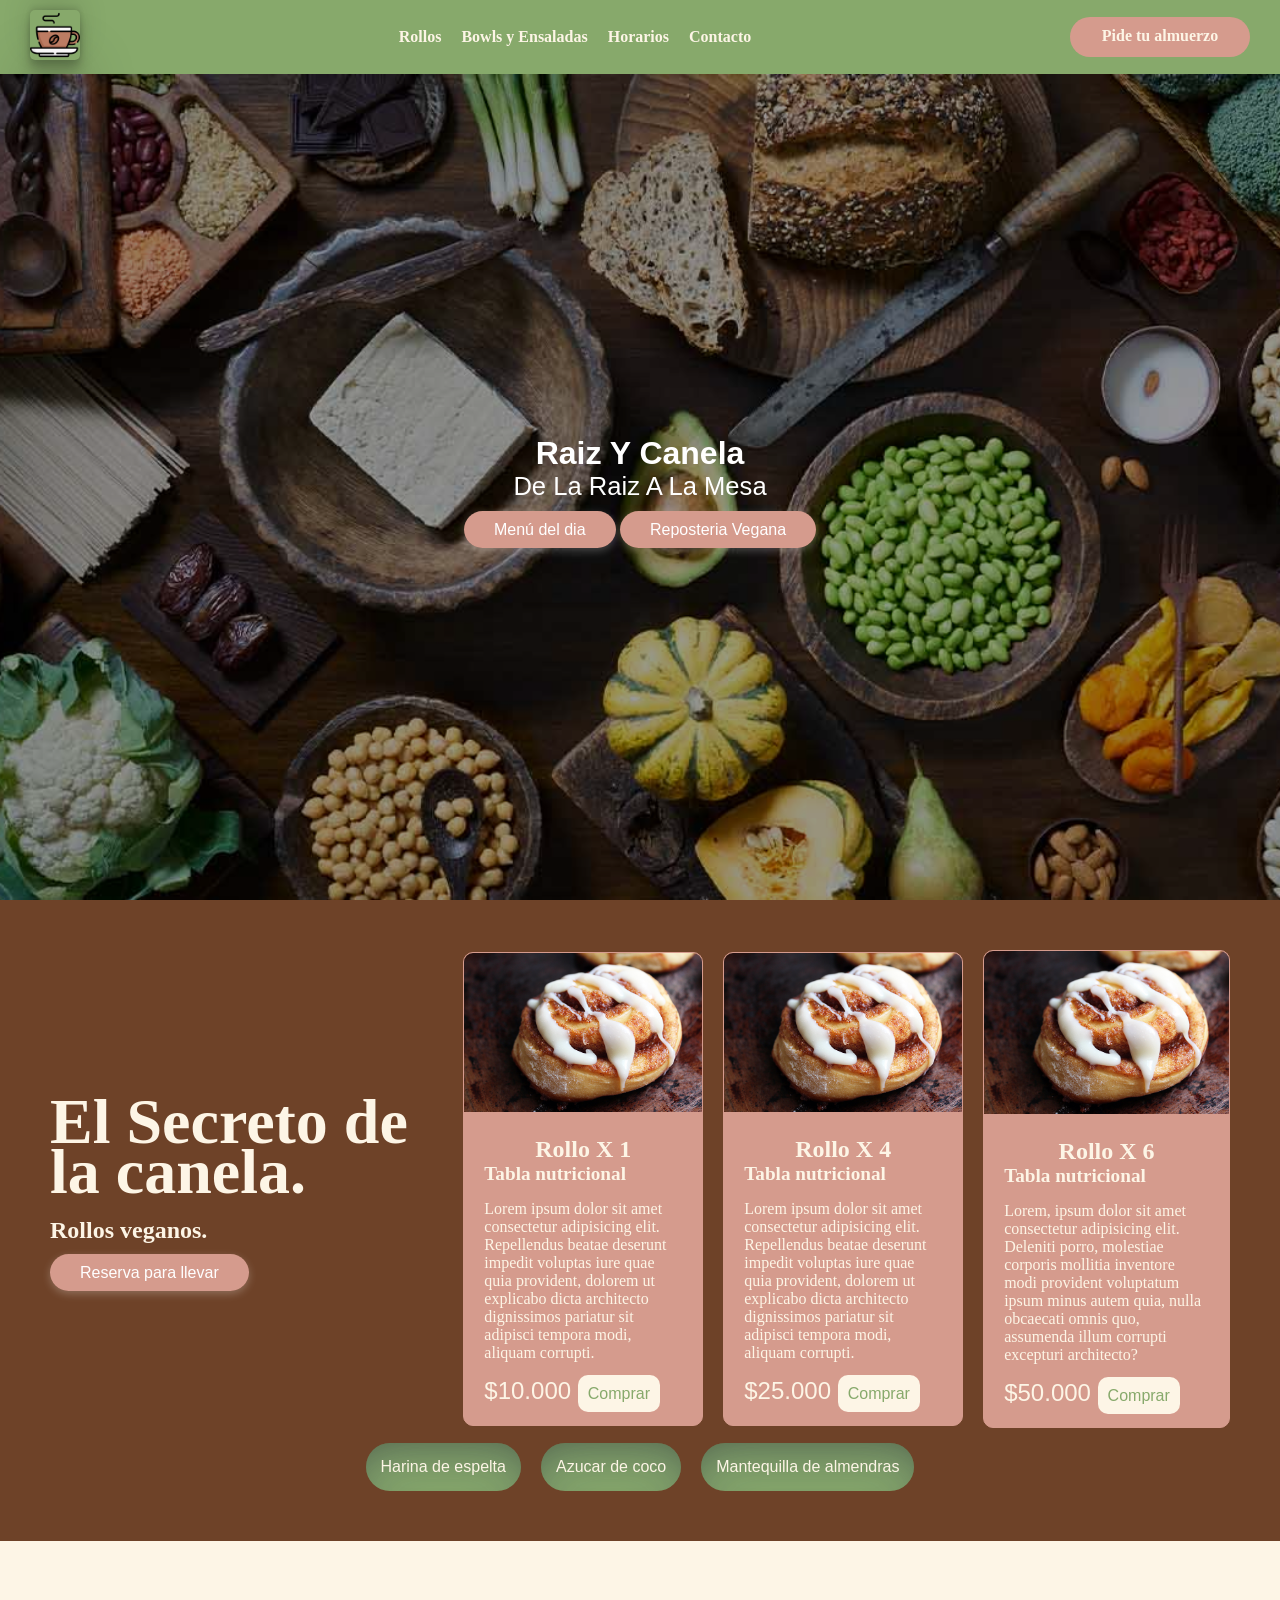
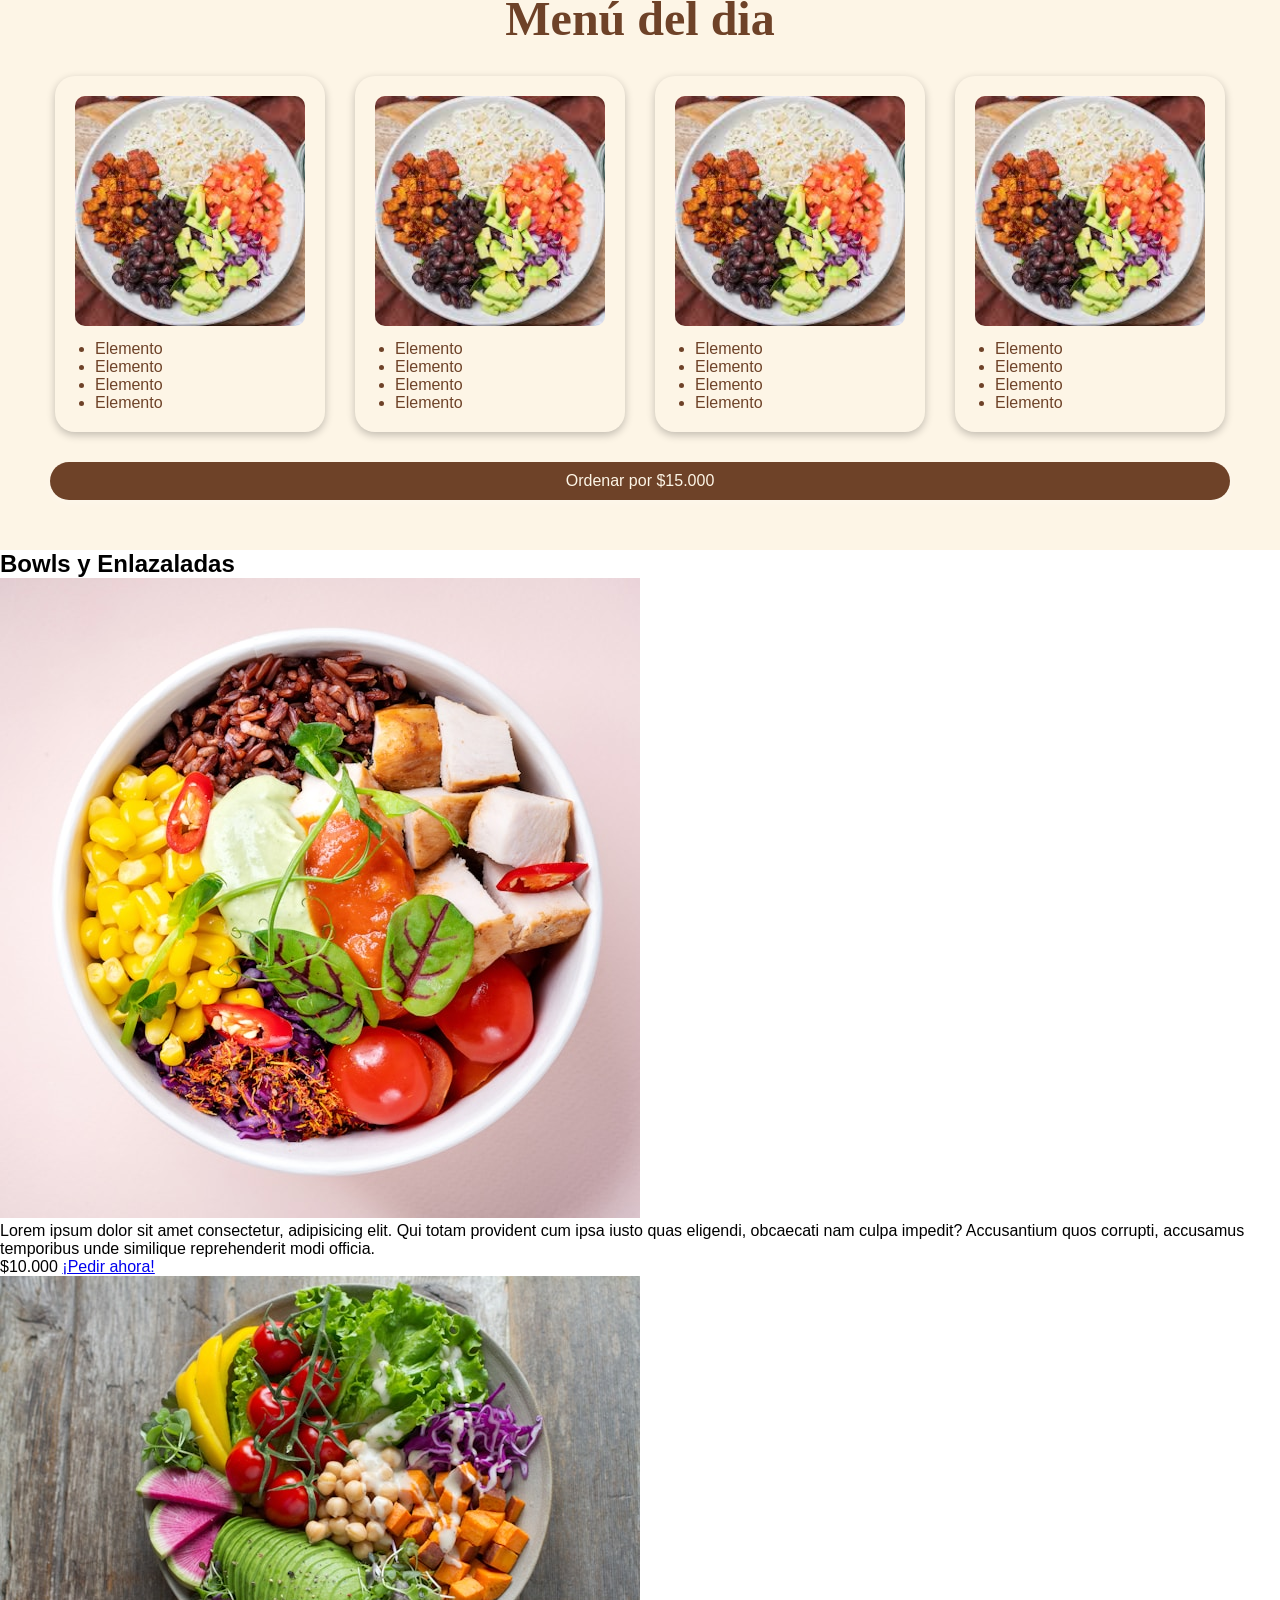
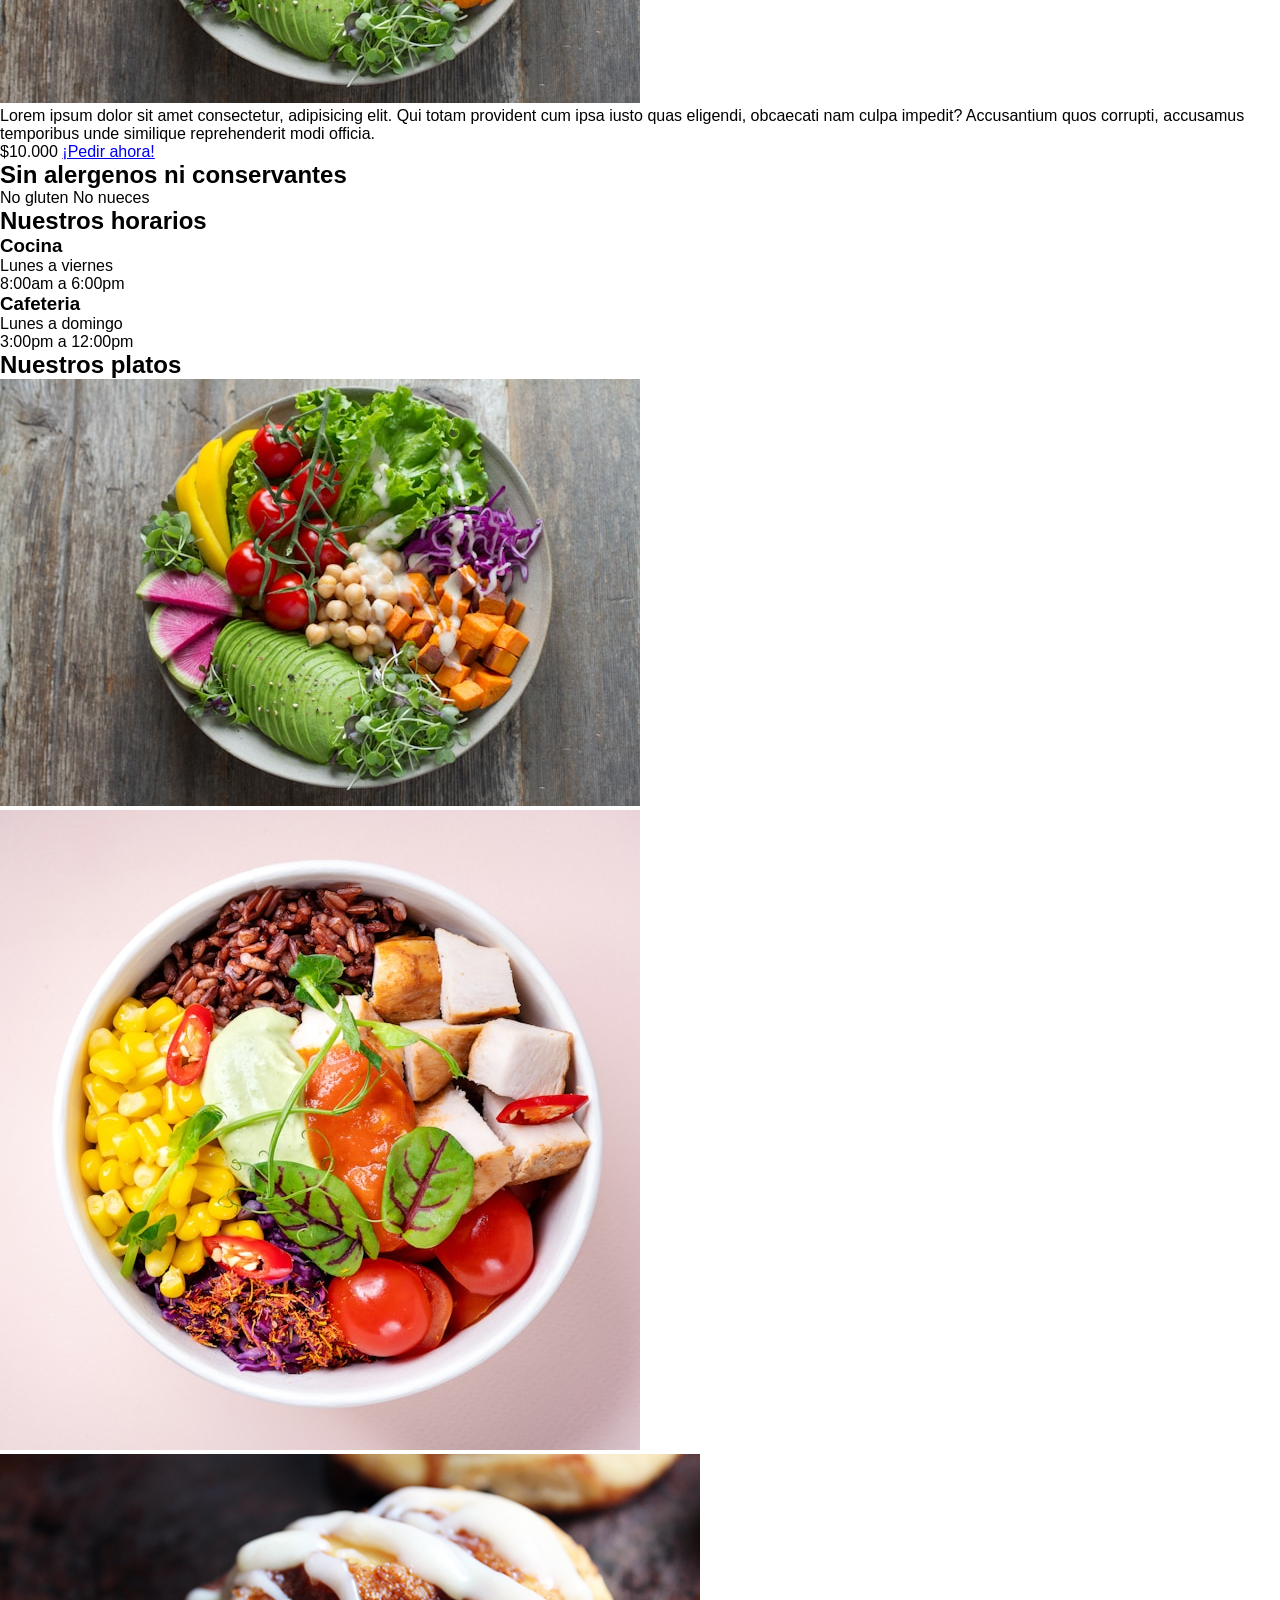
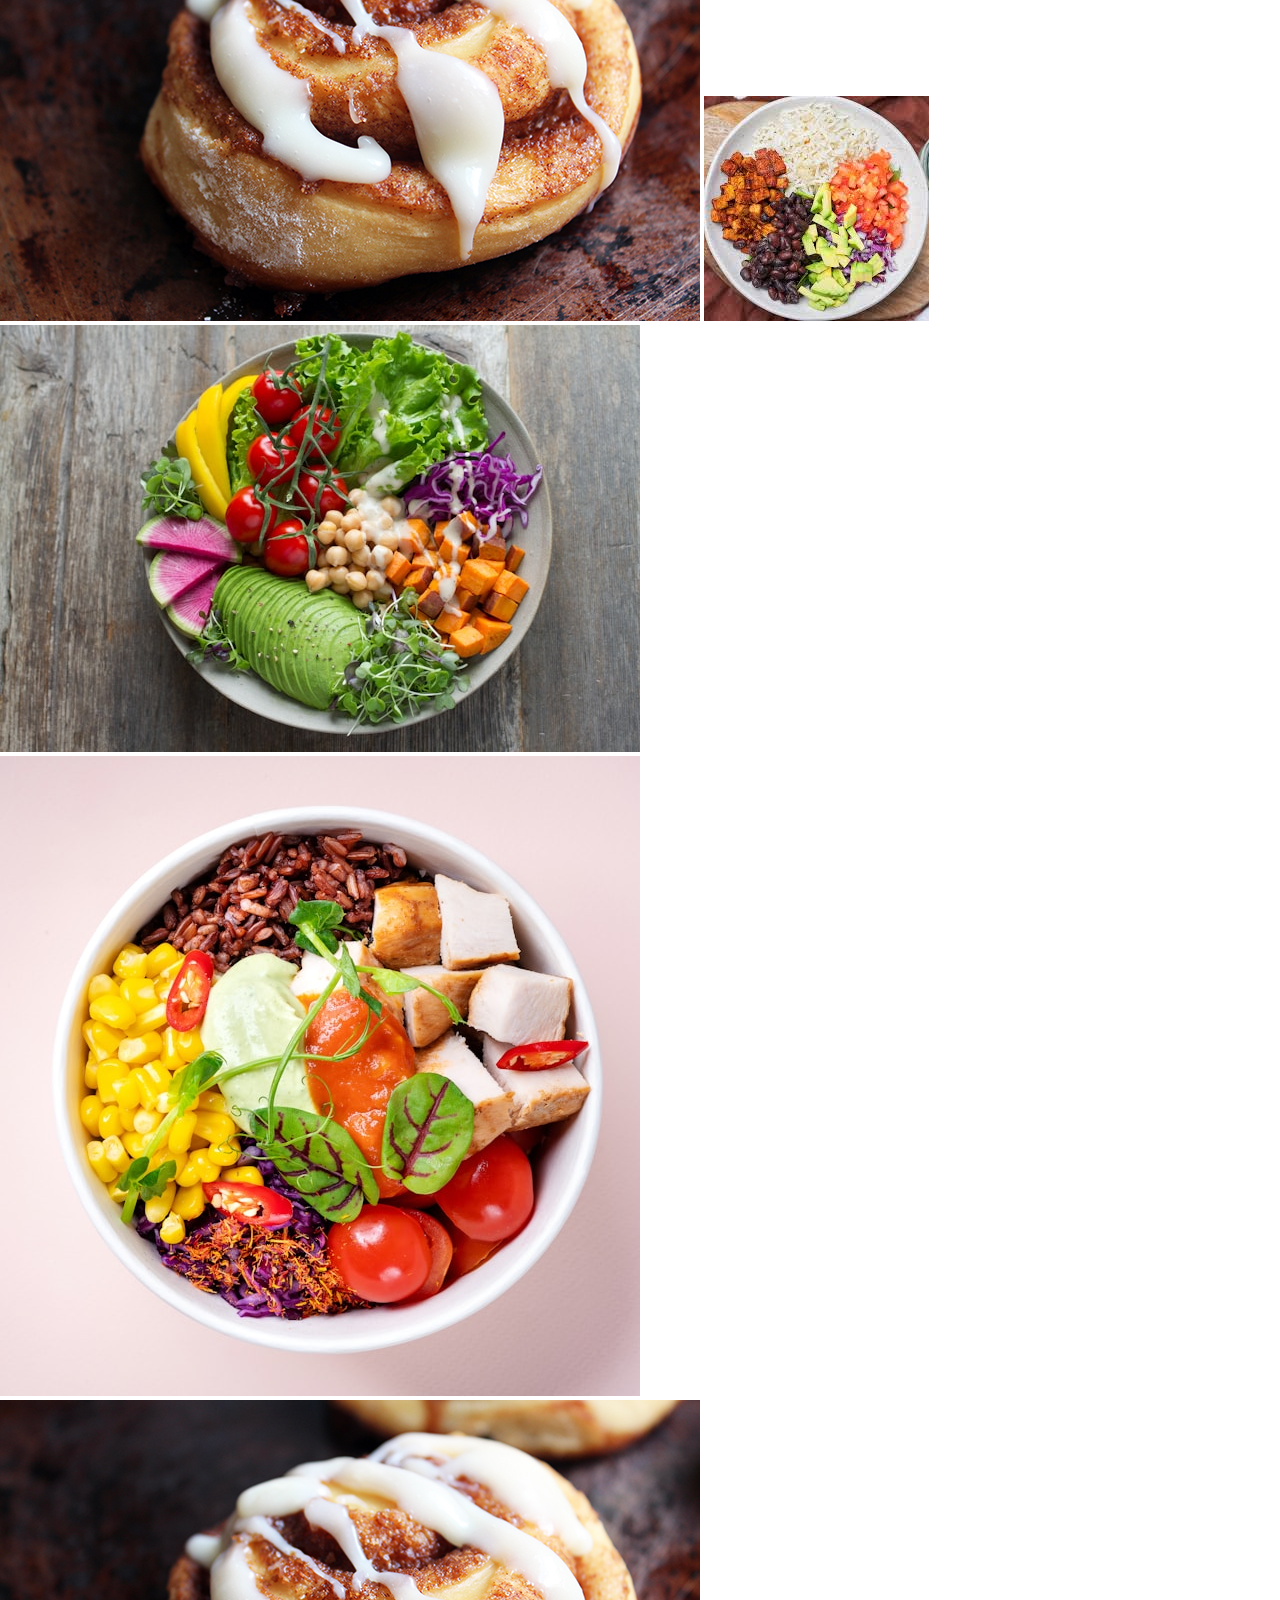
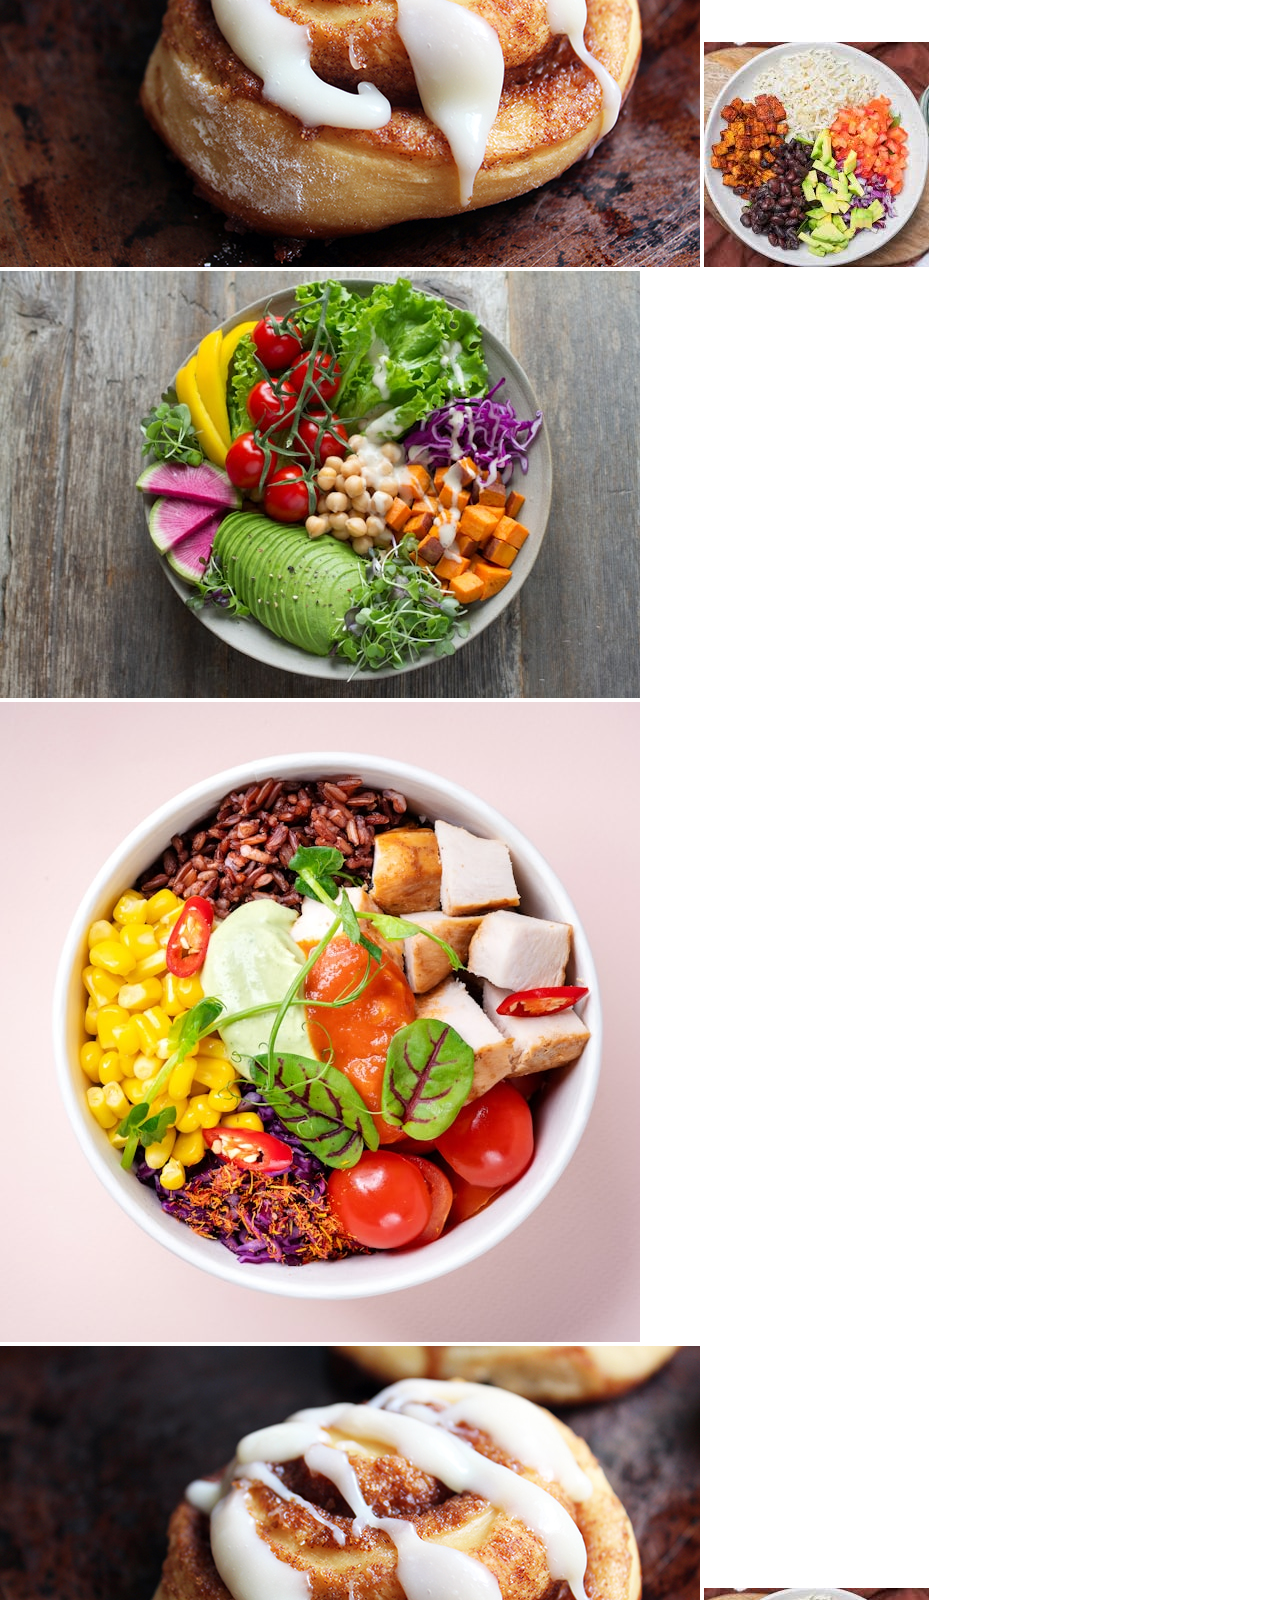
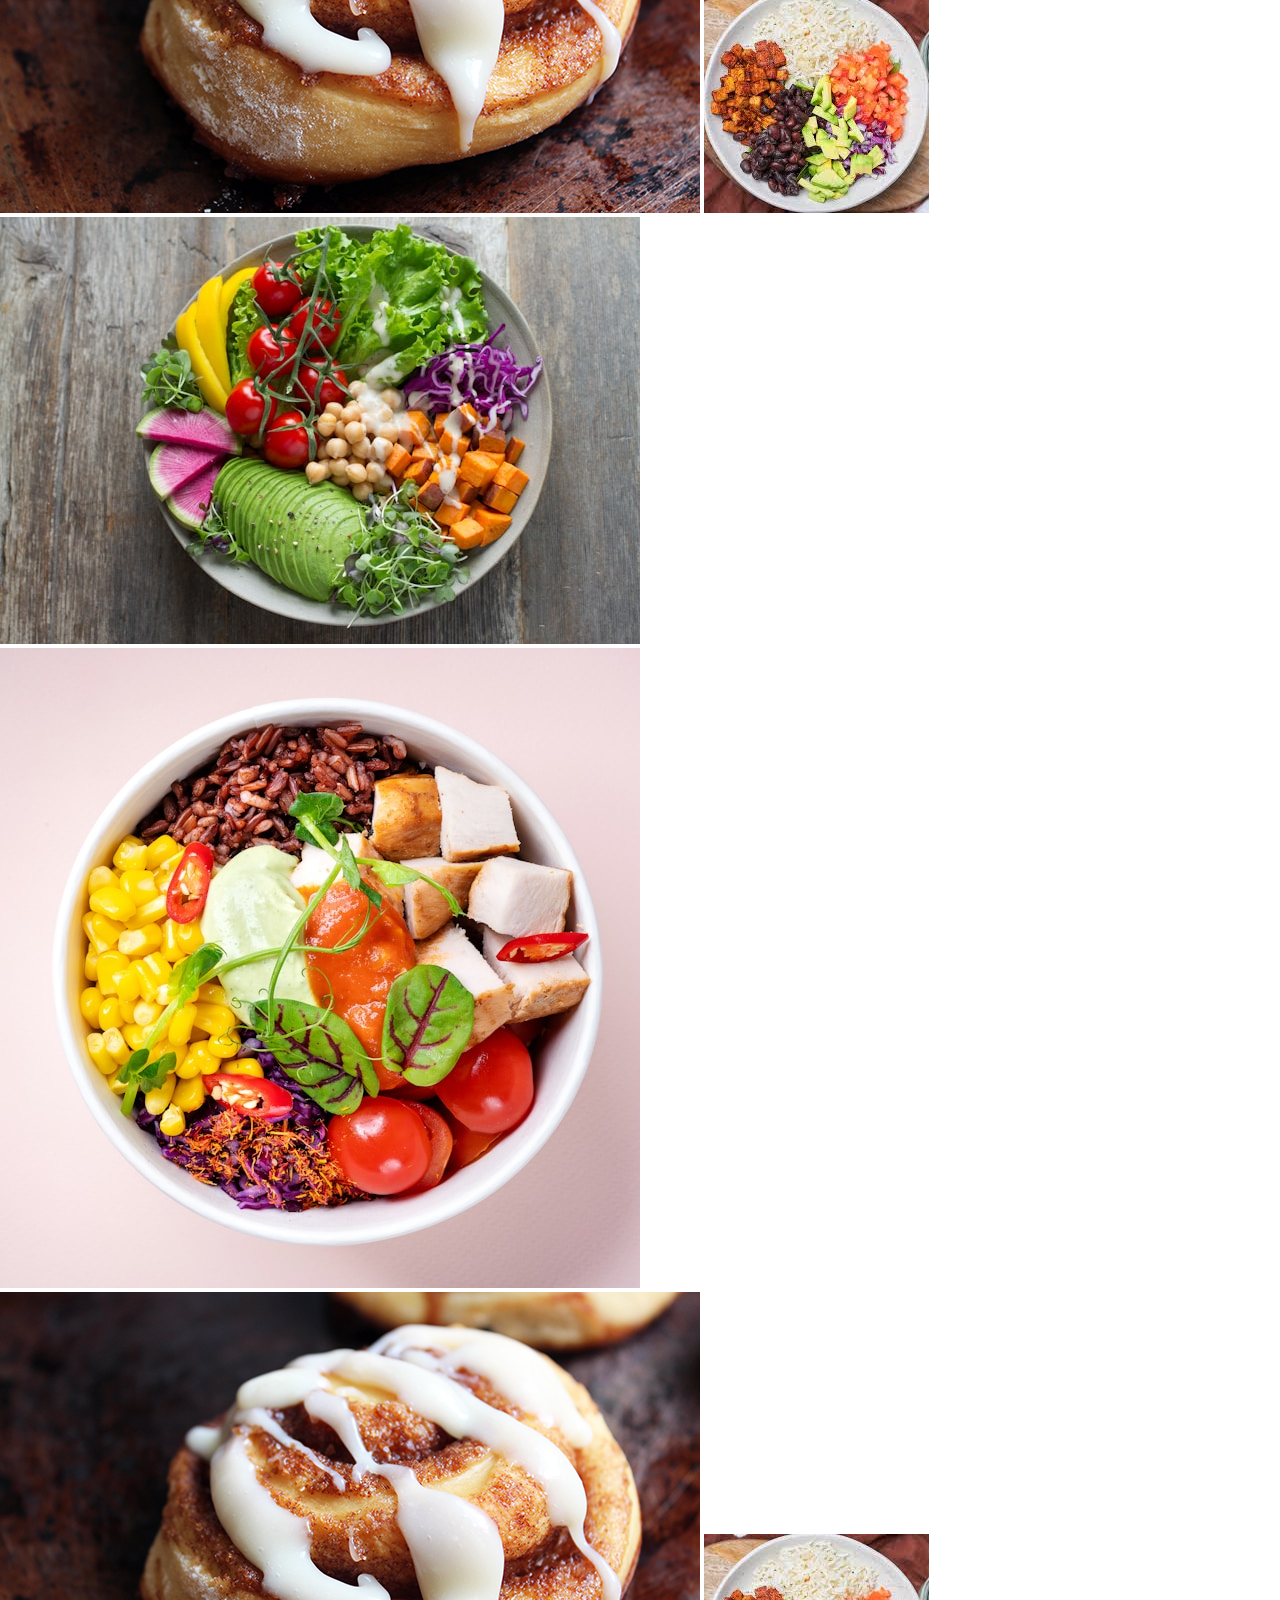
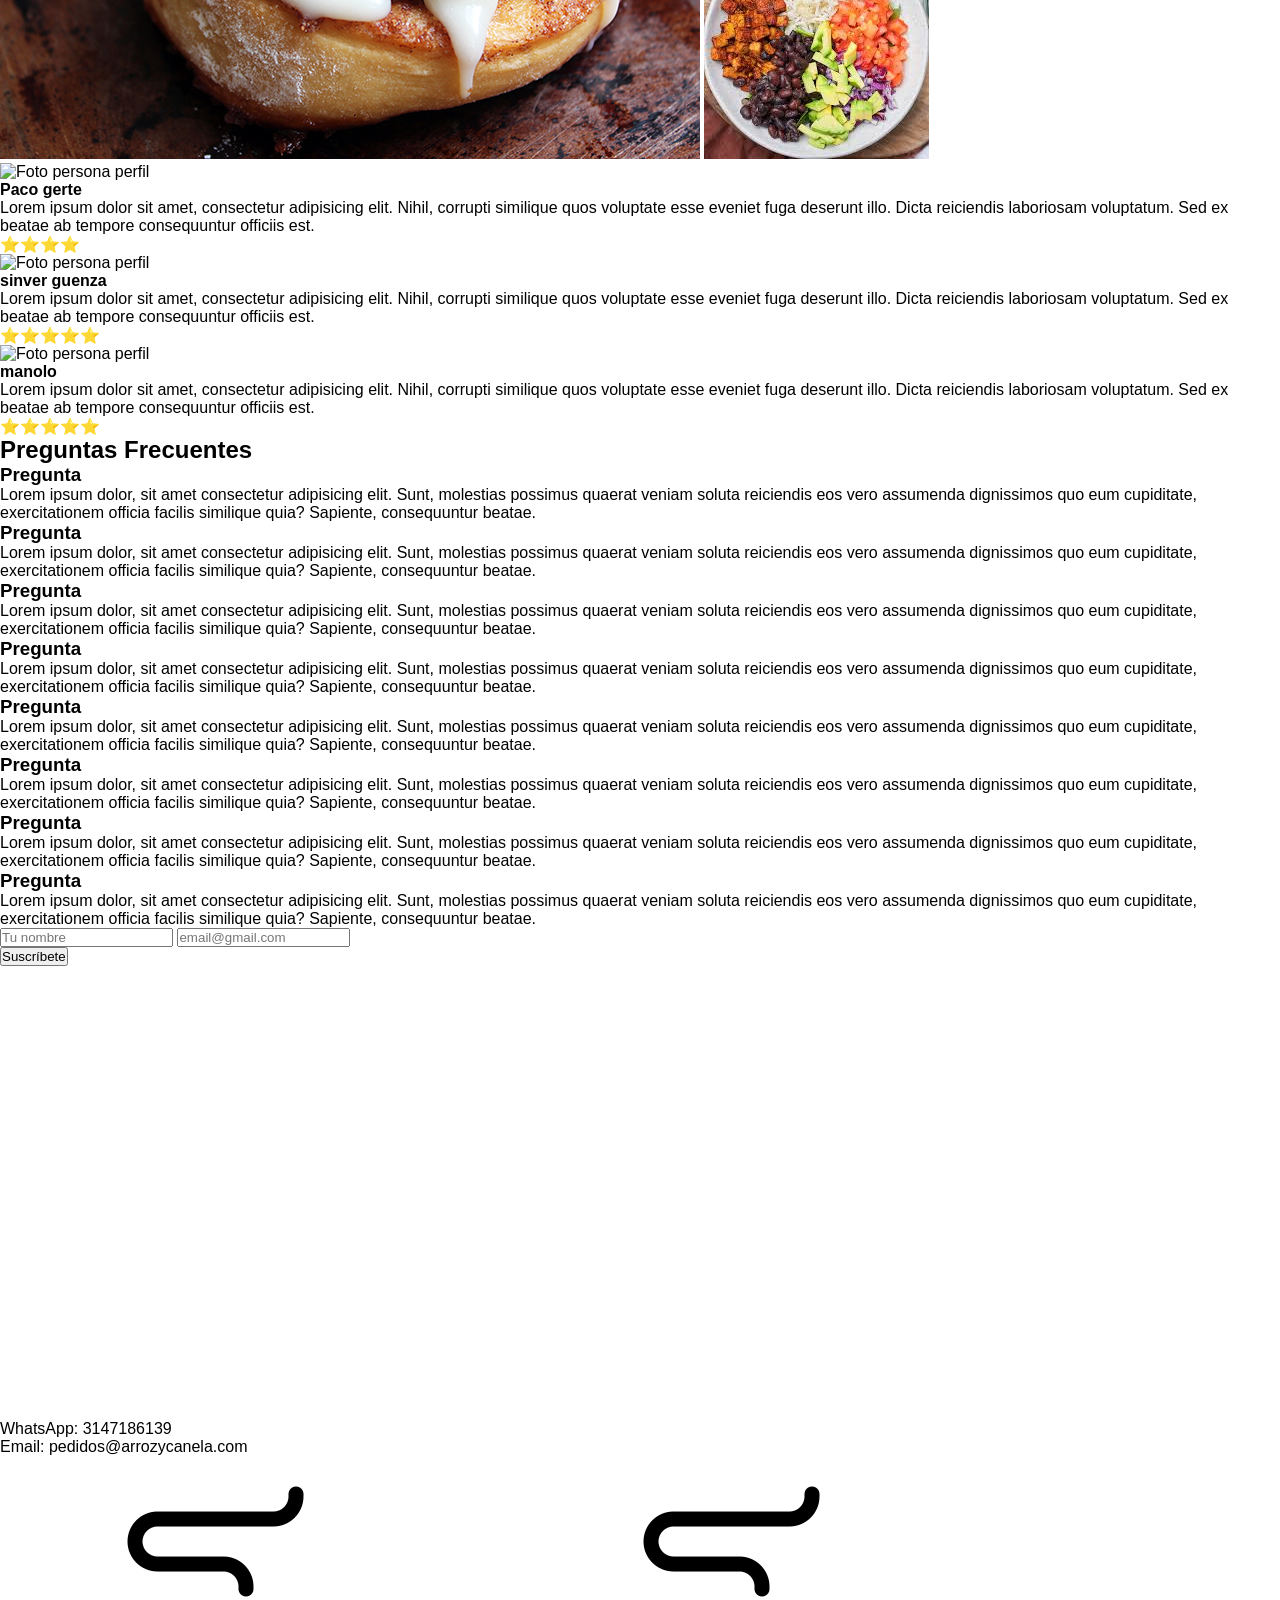
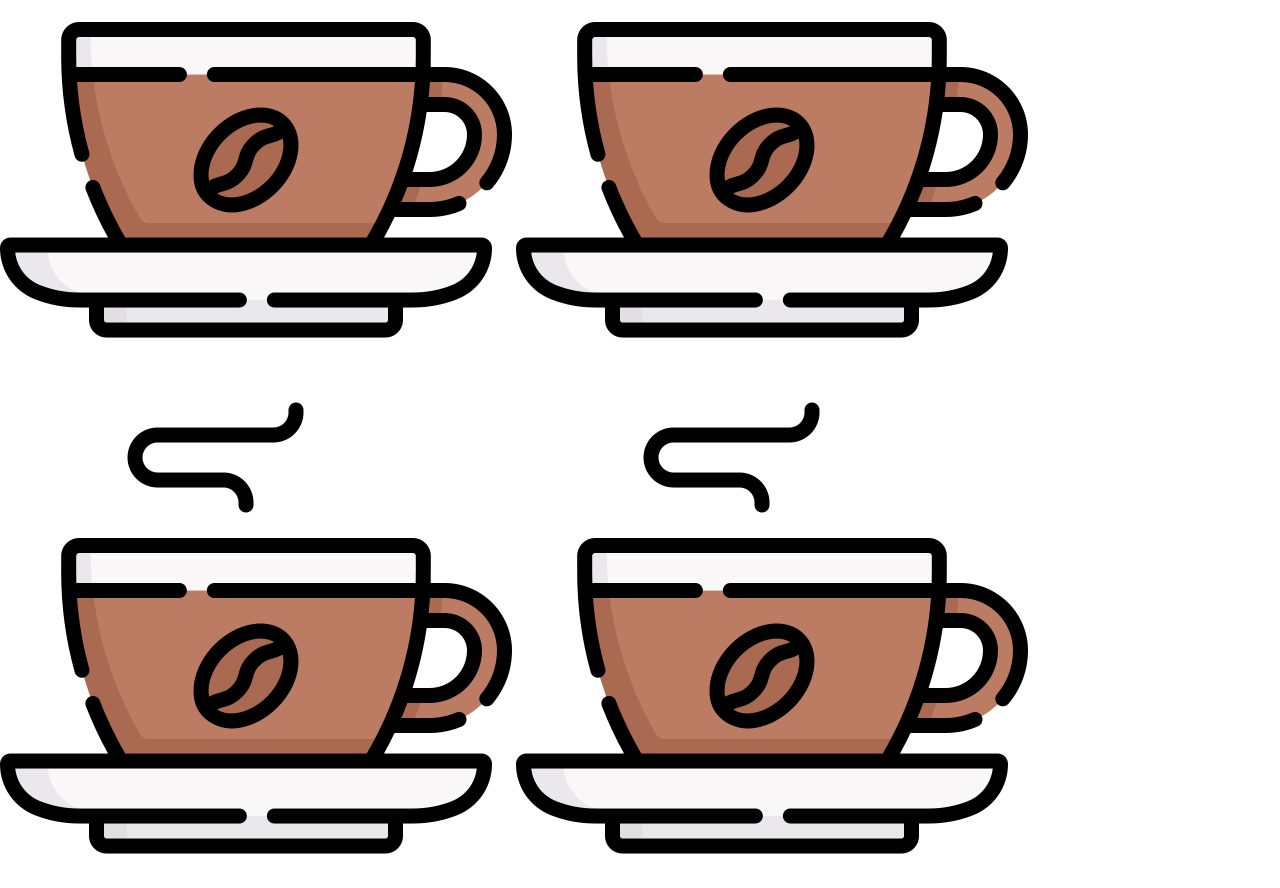
==== commit fb538b62: "css menu del dia" ====
--- a/raizYCanela/index.html
+++ b/raizYCanela/index.html
@@ -120,7 +120,7 @@
             </article>
 
             <article class="opcion-almuerzo">
-                <img src="img/almuerzo-vegano2.jpg" alt="Almuerzo del dia">
+                <img src="img/almuerzo-vegano1.jpg" alt="Almuerzo del dia">
                 <ul>
                     <li>Elemento</li>
                     <li>Elemento</li>
@@ -130,7 +130,7 @@
             </article>
 
             <article class="opcion-almuerzo">
-                <img src="img/almuerzo-vegano3.jpg" alt="Almuerzo del dia">
+                <img src="img/almuerzo-vegano1.jpg" alt="Almuerzo del dia">
                 <ul>
                     <li>Elemento</li>
                     <li>Elemento</li>
@@ -140,7 +140,7 @@
             </article>
 
             <article class="opcion-almuerzo">
-                <img src="img/almuerzo-vegano4.jpg" alt="Almuerzo del dia">
+                <img src="img/almuerzo-vegano1.jpg" alt="Almuerzo del dia">
                 <ul>
                     <li>Elemento</li>
                     <li>Elemento</li>
--- a/raizYCanela/style.css
+++ b/raizYCanela/style.css
@@ -229,15 +229,52 @@
     padding: 15px;
     border-radius: 0px 10px;
     margin-top: 15px;
+    border-radius: 25px;
 }
 }
 
 .menu-dia{
     background-color:var(--color-fondo);
     display: flex;
-    flex-direction: row;
-    justify-content: center;
-    align-items: center;
+    flex-direction: column;
+    gap: 30px;
+    text-align: center;
     padding: var(--margen-interna-secciones);
     color: var(--color-texto);
+    h2{
+        font-size: 3rem;
+        font-family: var(--fuente-titulos);
+    }
+    .menu-items{
+        display: flex;
+        gap: 30px;
+        flex-wrap: wrap;
+        justify-content: center;
+        align-items: center;
+    }
+    .opcion-almuerzo{
+        box-shadow: var(--sombra-botones-oscuro);
+        padding: 20px;
+        border-radius: 20px;
+        text-align: left;
+        width: 270px;
+        img{
+            border-radius: 10px;
+            width: 100%;
+
+        }
+
+        ul{
+            margin-left: 20px;
+            margin-top: 10px;
+        }
+    }
+    a{
+        background-color: var(--color-texto);
+        color: var(--color-fondo);
+        text-decoration: none;
+        padding: 10px 30px;
+        border-radius: 25px;
+        box-shadow: var(--sombra-botones-claro);
+    }
 }
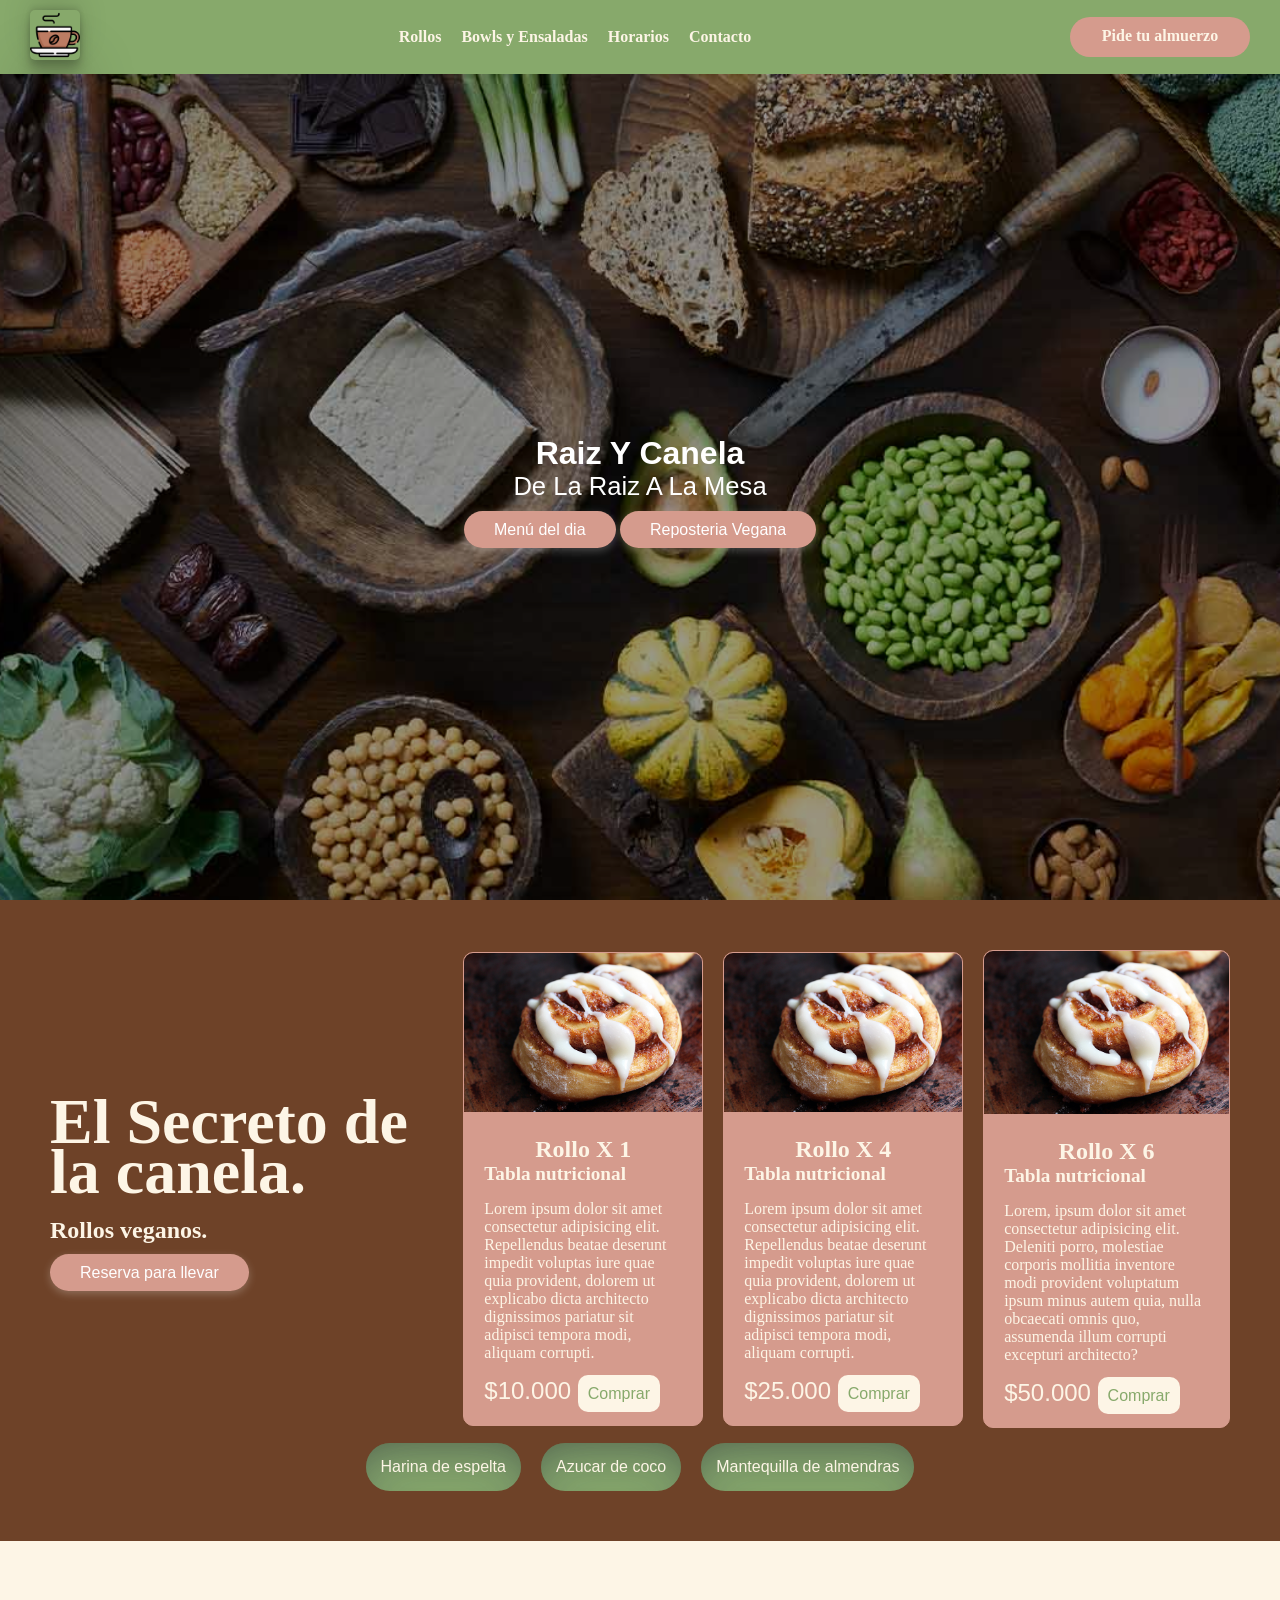
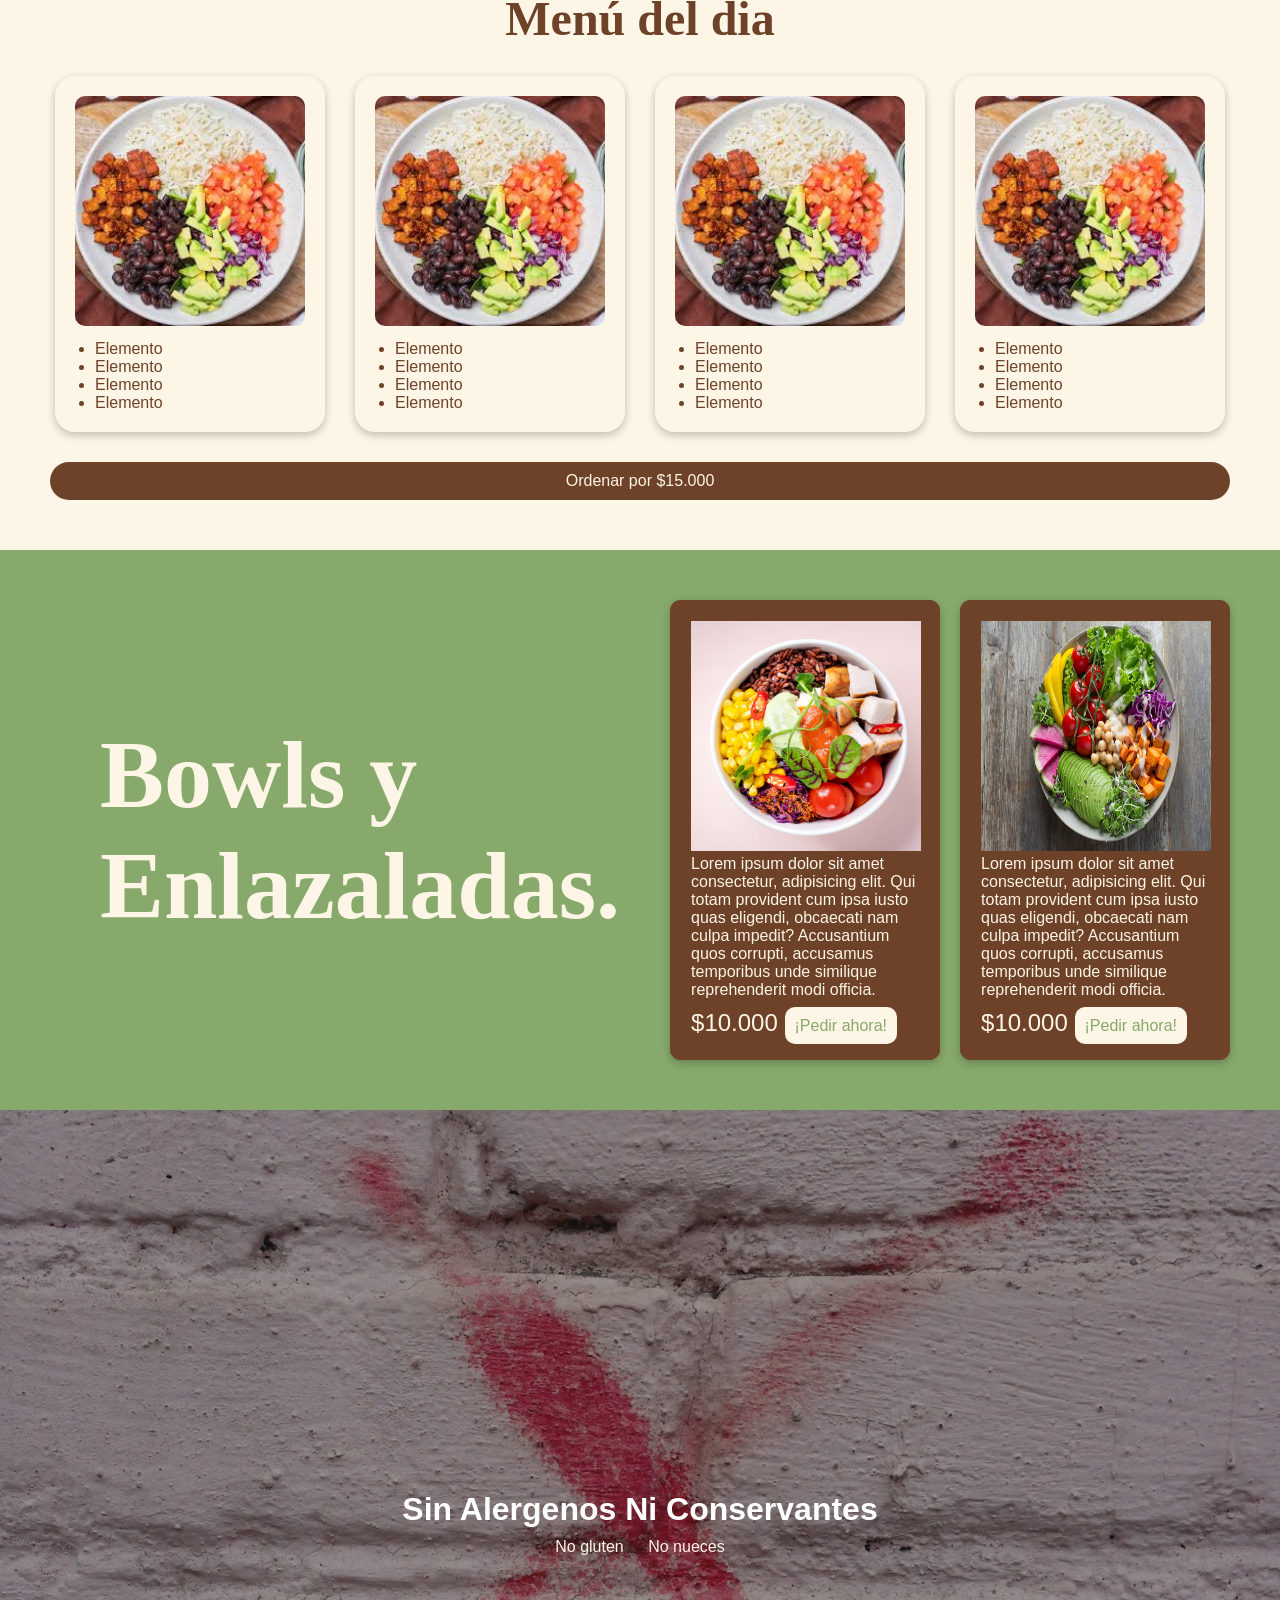
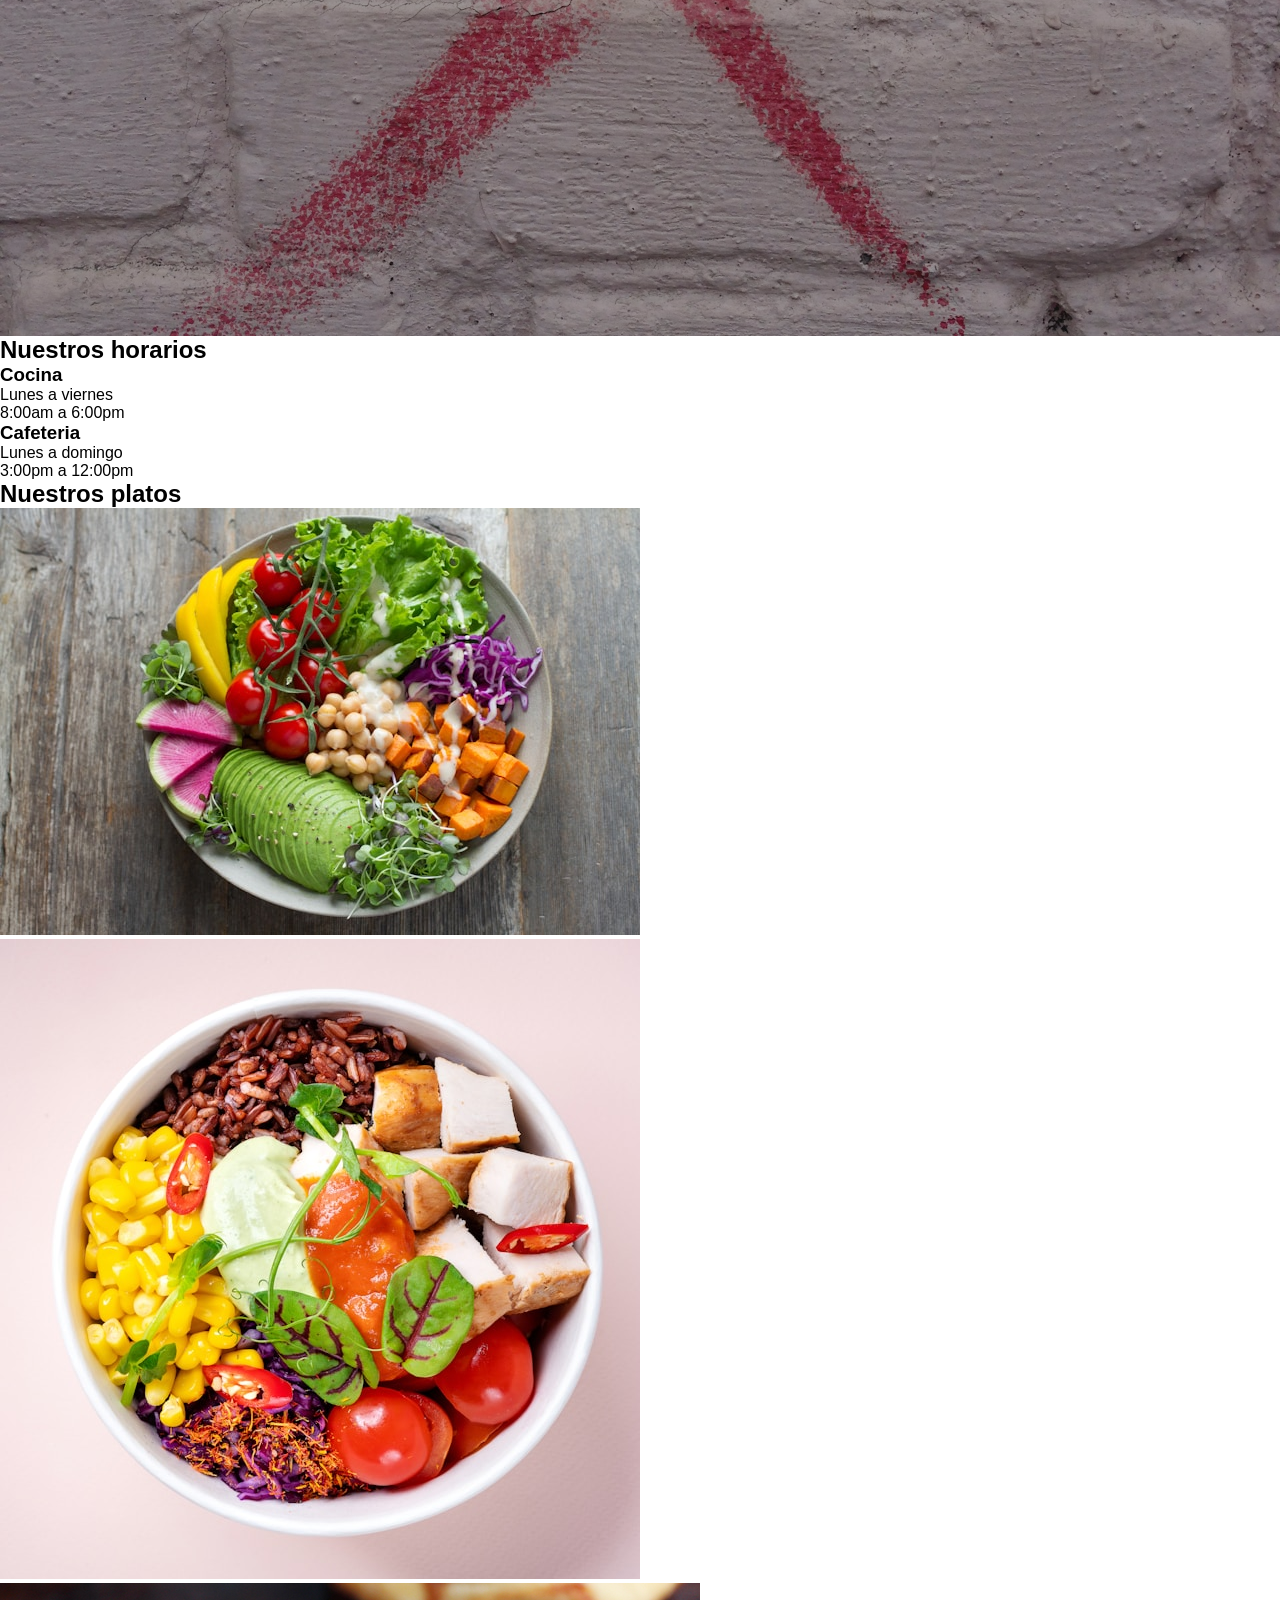
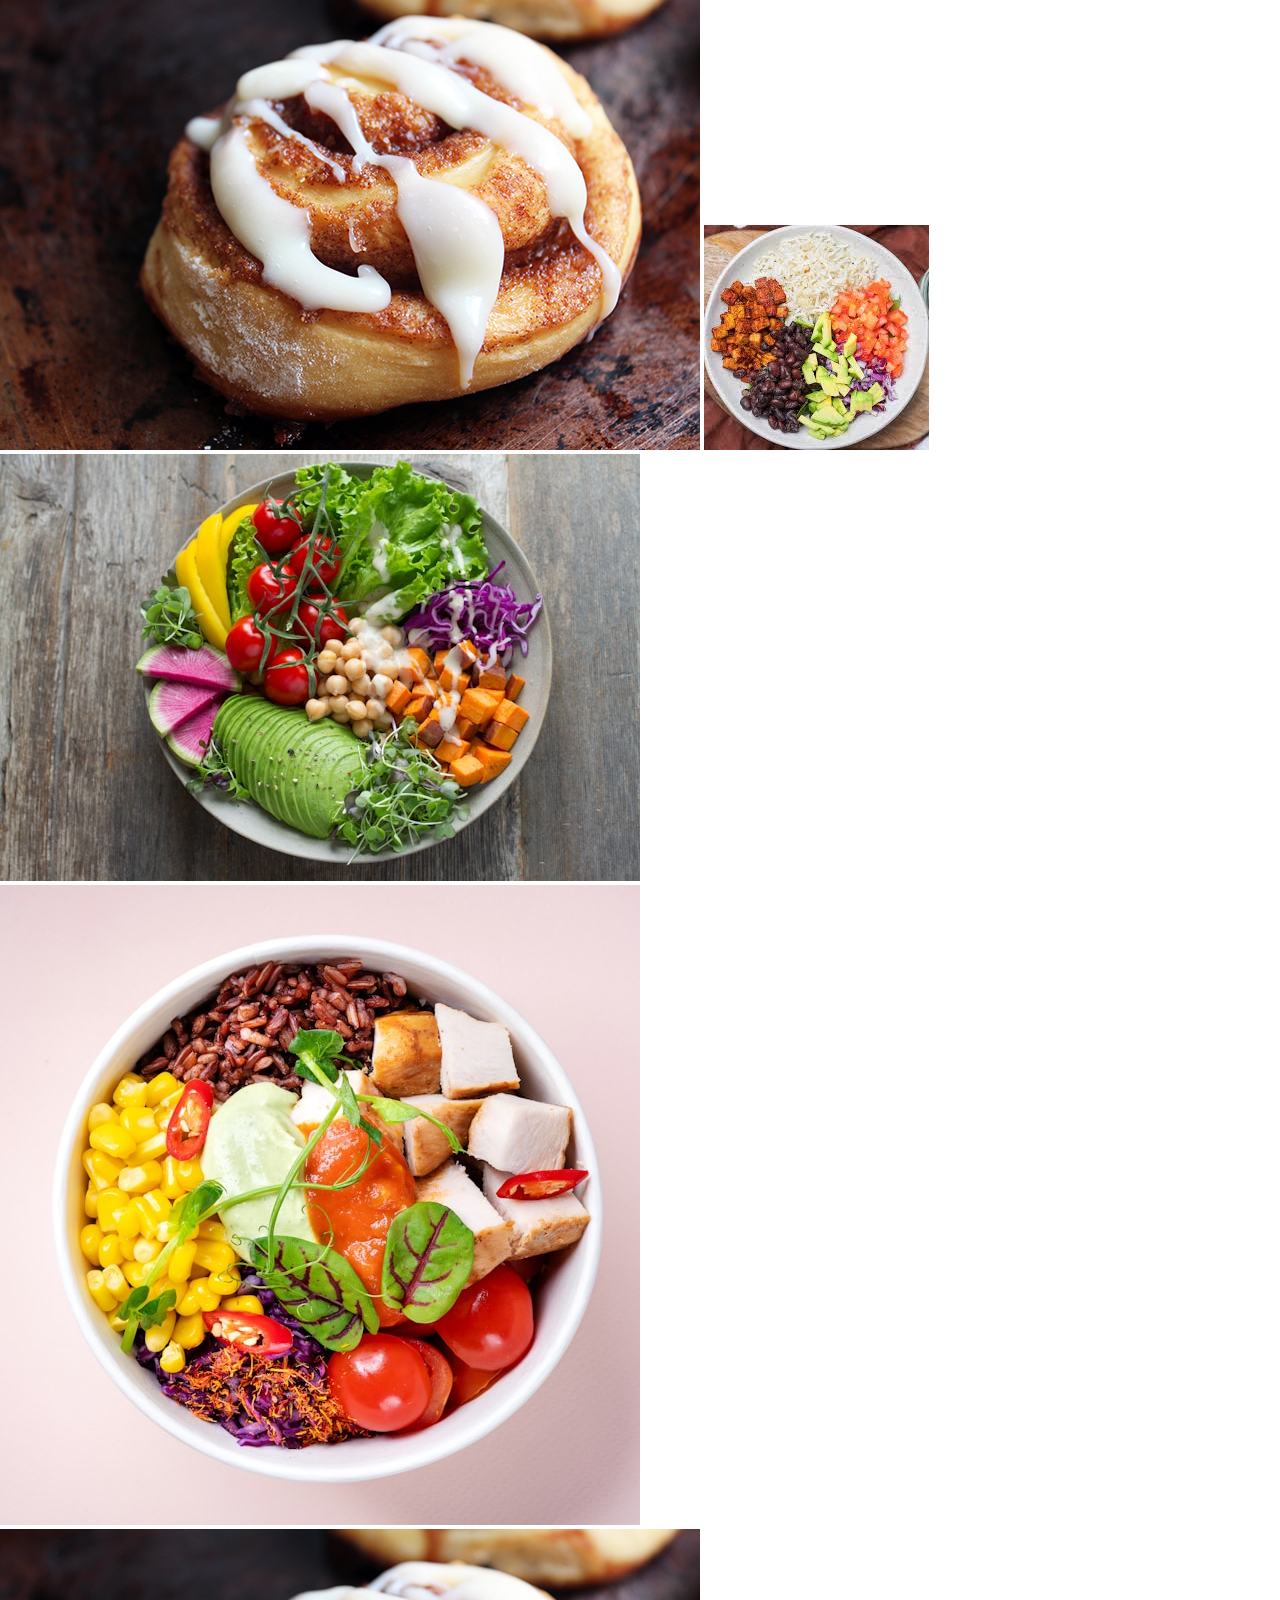
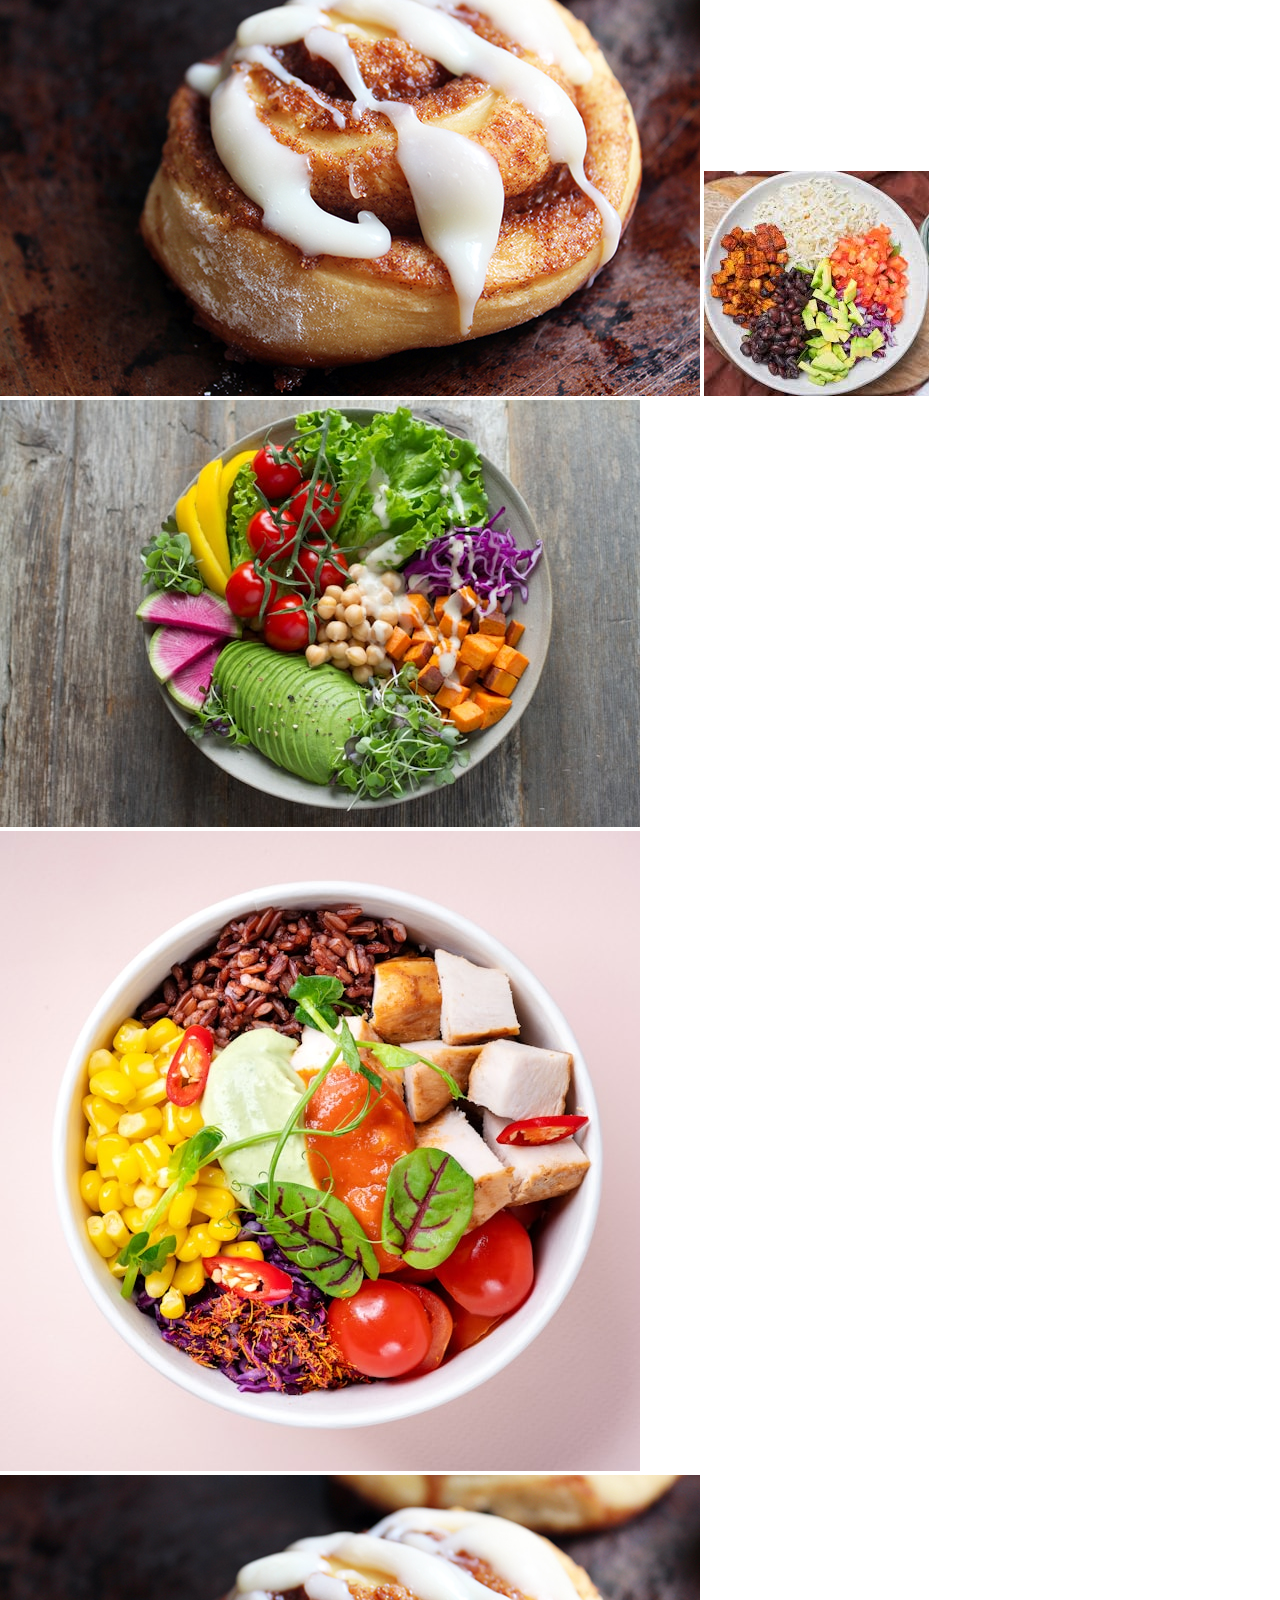
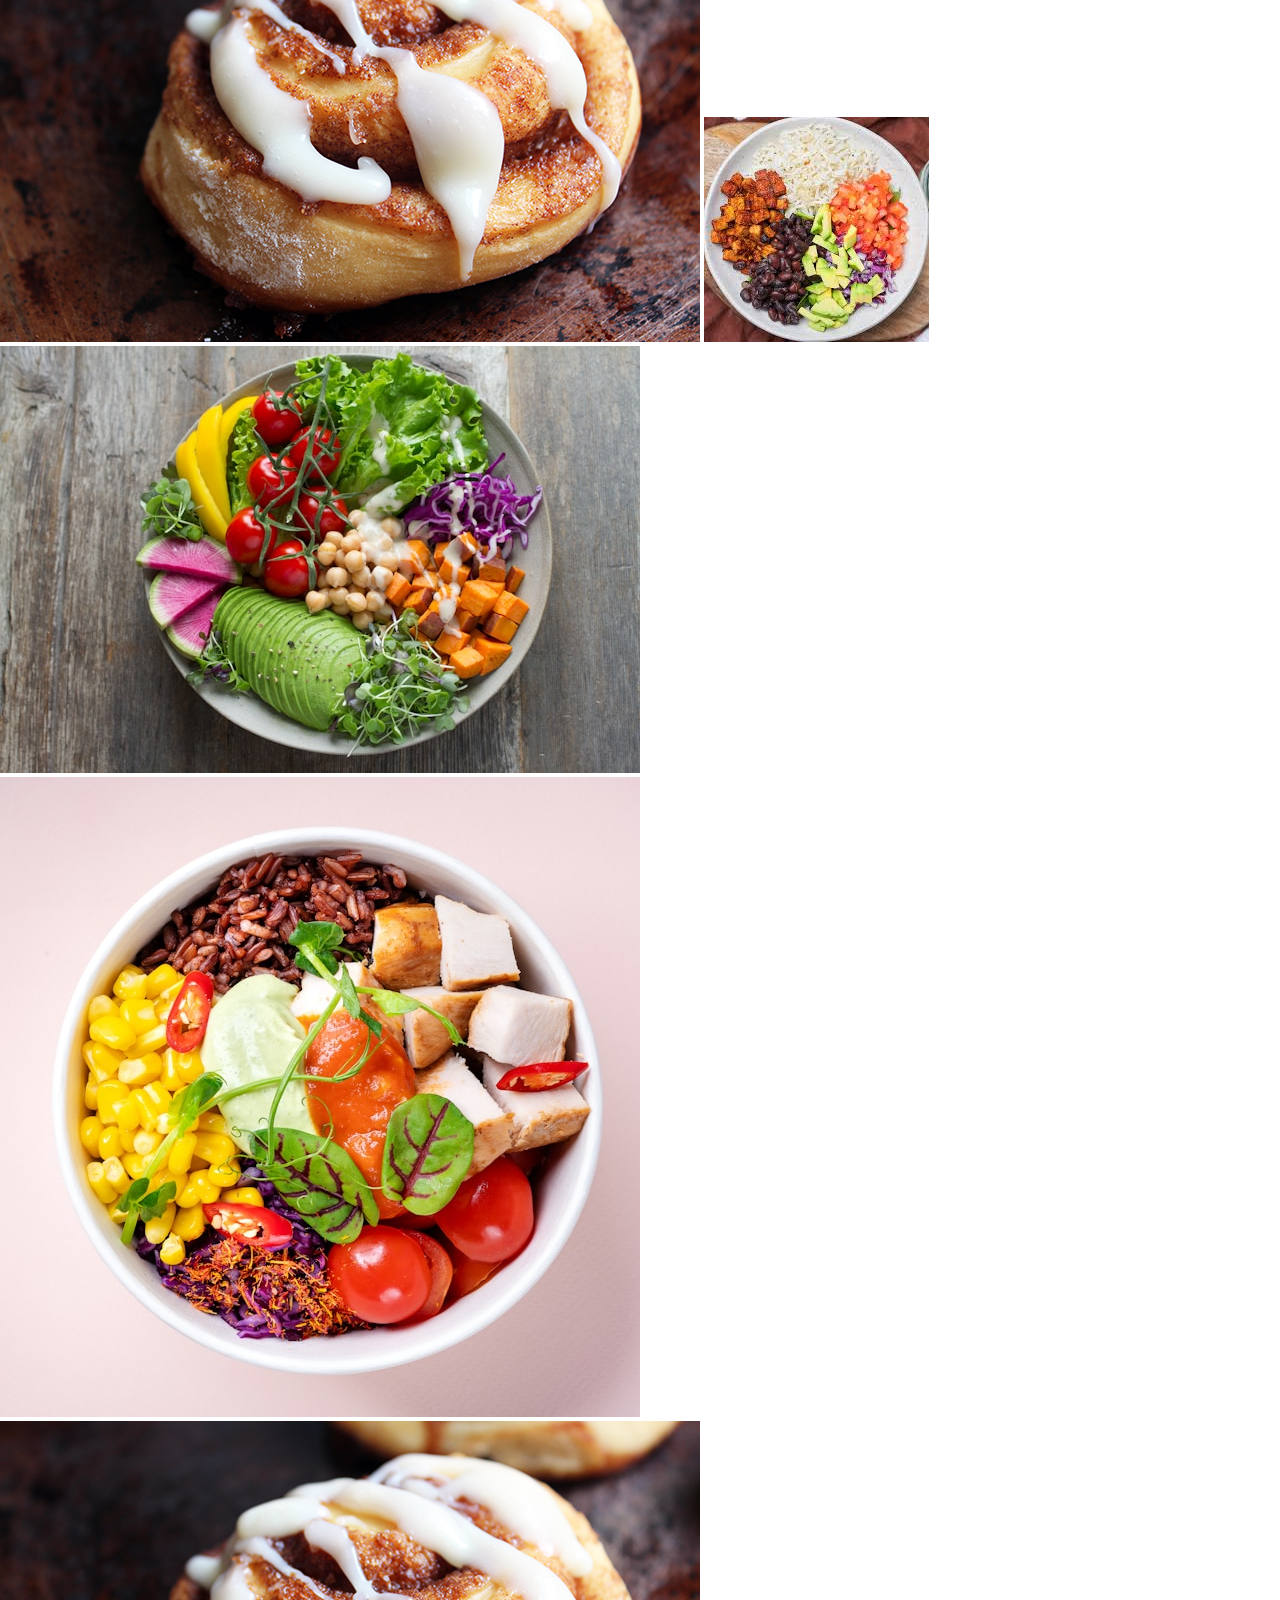
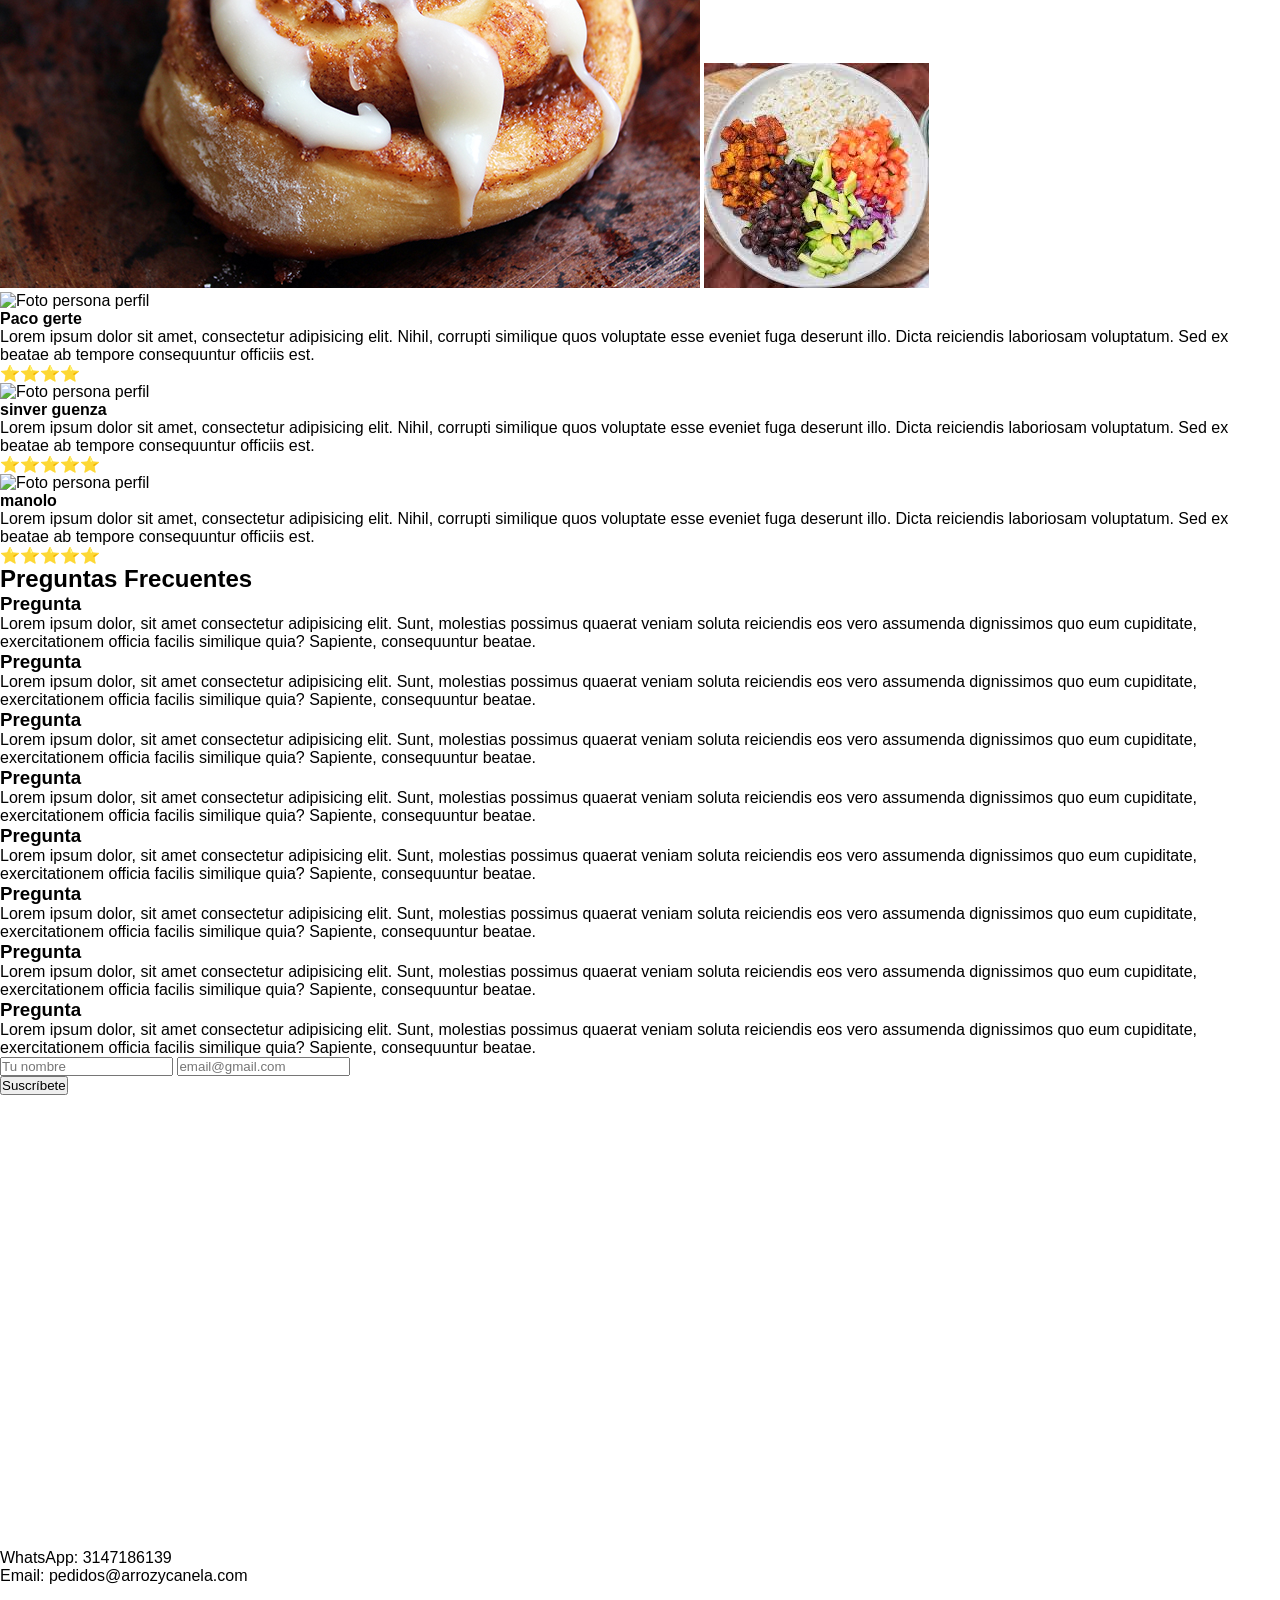
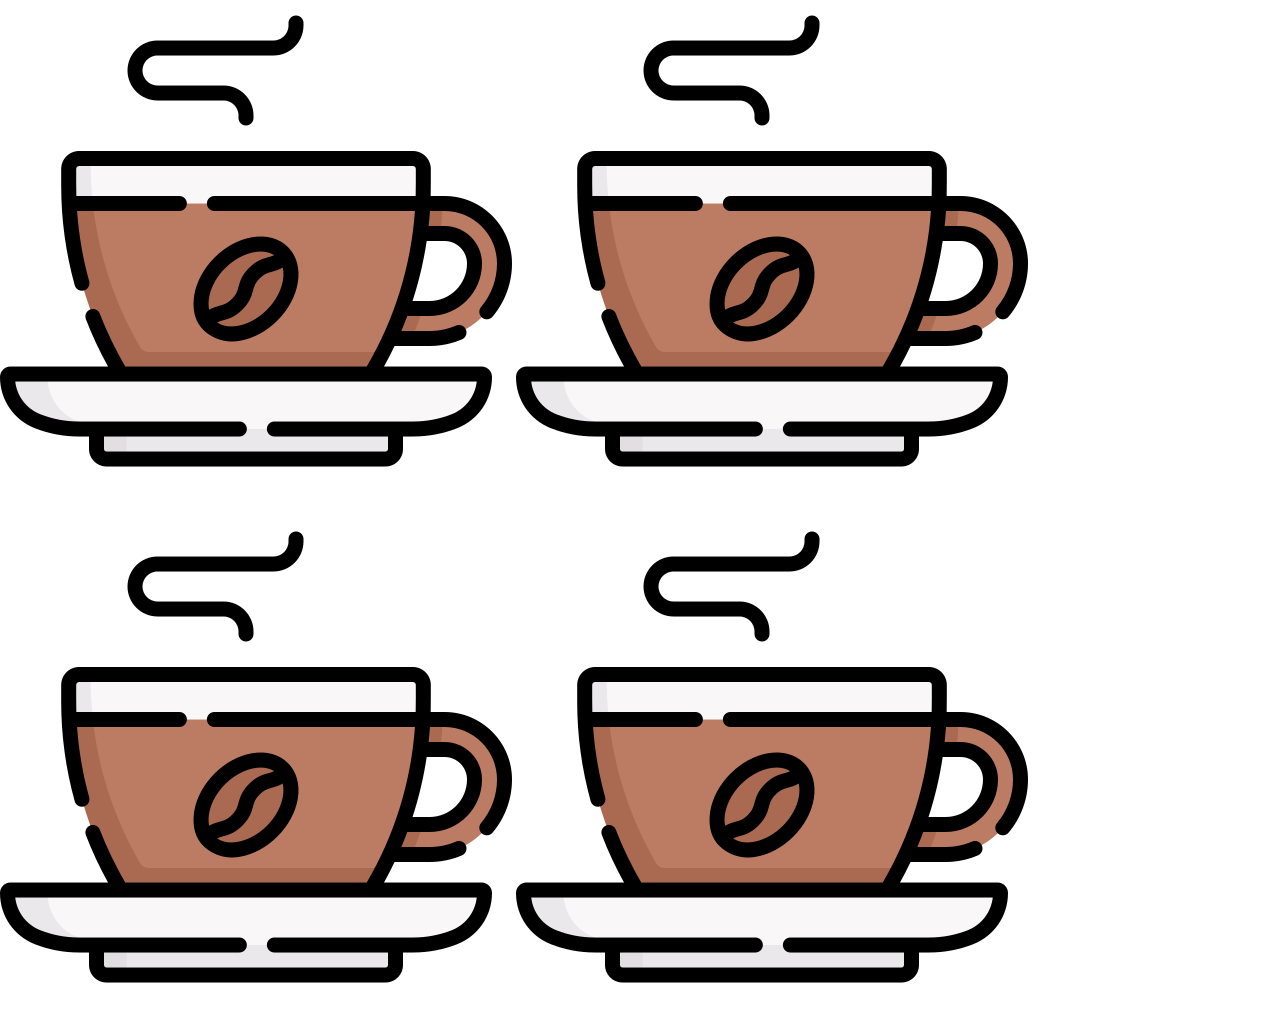
==== commit 6f2f7477: "ccs de bowl, ensaldas y alergenos" ====
--- a/raizYCanela/index.html
+++ b/raizYCanela/index.html
@@ -155,7 +155,7 @@
 
     <section class="bowls">
         <div class="bowl-titulo">
-            <h2>Bowls y Enlazaladas</h2>
+            <h2>Bowls y Enlazaladas.</h2>
         </div>
         <div class="bowls-items">
             <article class="bowl-item">
@@ -164,9 +164,11 @@
                     eligendi, obcaecati nam culpa impedit? Accusantium quos corrupti, accusamus temporibus unde
                     similique reprehenderit modi officia.
                 </p>
+                <div class="precio">
                 <span>$10.000</span>
                 <a href="https:/wa.me/573147186139&
                         text=quiero%20pedir%20pedirte"><span>¡Pedir ahora!</span></a>
+                </div>
             </article>
 
             <article class="enzalada-item">
@@ -175,14 +177,17 @@
                     eligendi, obcaecati nam culpa impedit? Accusantium quos corrupti, accusamus temporibus unde
                     similique reprehenderit modi officia.
                 </p>
+                <div class="precio">
                 <span>$10.000</span>
                 <a href="https:/wa.me/573147186139&
                         text=quiero%20pedir%20pedirte"><span>¡Pedir ahora!</span></a>
+                </div>
             </article>
         </div>
     </section>
 
     <section class="mensaje-alergenos">
+        <div class="capa-oscura"></div>
         <h2>Sin alergenos ni conservantes</h2>
         <div class="alergenos-item">
             <span>No gluten</span>
--- a/raizYCanela/style.css
+++ b/raizYCanela/style.css
@@ -177,6 +177,9 @@
     border-radius: 10px;
     background-color: var(--color-btn-naranja);
     overflow: hidden;
+    img{
+        width: 100%;
+    }
 
 }
 .rollo-producto img{
@@ -277,4 +280,113 @@
         border-radius: 25px;
         box-shadow: var(--sombra-botones-claro);
     }
+}
+.bowls{
+    background-color:var(--color-detalle-verde);
+    display: flex;
+    flex-direction: row;
+    justify-content: center;
+    align-items: center;
+    padding: var(--margen-interna-secciones);
+    color: var(--color-fondo);
+}
+
+.bowl-titulo{
+    flex: 1;
+    margin-bottom: 10px;
+    margin: var(--margen-interna-secciones);
+    h2{
+        font-family: var(--fuente-titulos);
+        font-size: 6rem;
+    }
+}
+
+.bowls-items{
+    flex: 2;
+    display: flex;
+    flex-direction: row;
+    justify-content: center;
+    align-items: center;
+    width: 100%;
+    gap: 20px;
+    flex-wrap: nowrap;
+}
+
+.bowl-item{
+    box-shadow: var(--sombra-botones-oscuro);
+    padding: 20px;
+    border-radius: 20px;
+    text-align: left;
+    width: 270px;
+    height: 460px;
+    border: 1px solid var(--color-texto);
+    border-radius: 10px;
+    background-color: var(--color-texto);
+    overflow: hidden;
+    img{
+        width: 230px;
+    }
+    
+}
+
+.enzalada-item{
+    box-shadow: var(--sombra-botones-oscuro);
+    padding: 20px;
+    border-radius: 20px;
+    text-align: left;
+    width: 270px;
+    height: 460px;
+    border: 1px solid var(--color-texto);
+    border-radius: 10px;
+    background-color: var(--color-texto);
+    overflow: hidden;
+    img{
+        width: 230px;
+        height: 230px;
+    }
+
+    
+}
+
+.precio{
+        font-size: 1.5rem;
+        margin-top: 10px;
+    }
+    .precio a{
+        text-decoration: none;
+        color: var(--color-detalle-verde);
+        background-color: var(--color-fondo);
+        padding: 10px 10px;
+        border-radius: 10px;
+        text-align: center;
+        font-size: 1rem;
+    }
+
+.mensaje-alergenos{
+    background-image: url("img/no-alergenos-no-conservantes.jpg");
+    height: calc(100vh - 74px);
+    background-color: var(--color-fondo);
+    background-position: center;
+    background-size: cover;
+    background-repeat: no-repeat; /*Para que no se repita y no consuma recursos*/
+    position: relative;
+    display: flex;
+    flex-direction: column;
+    justify-content: center;
+    align-items: center;
+    text-align: center;
+    h2{
+        color: white;
+        font-size: 2rem;
+        text-transform: capitalize;
+        z-index: 1;
+        margin-bottom: 10px;
+    }
+    span{
+        color: var(--color-fondo);
+        margin: 10px;
+    }
+}
+.alergenos-item{
+    z-index: 1;
 }
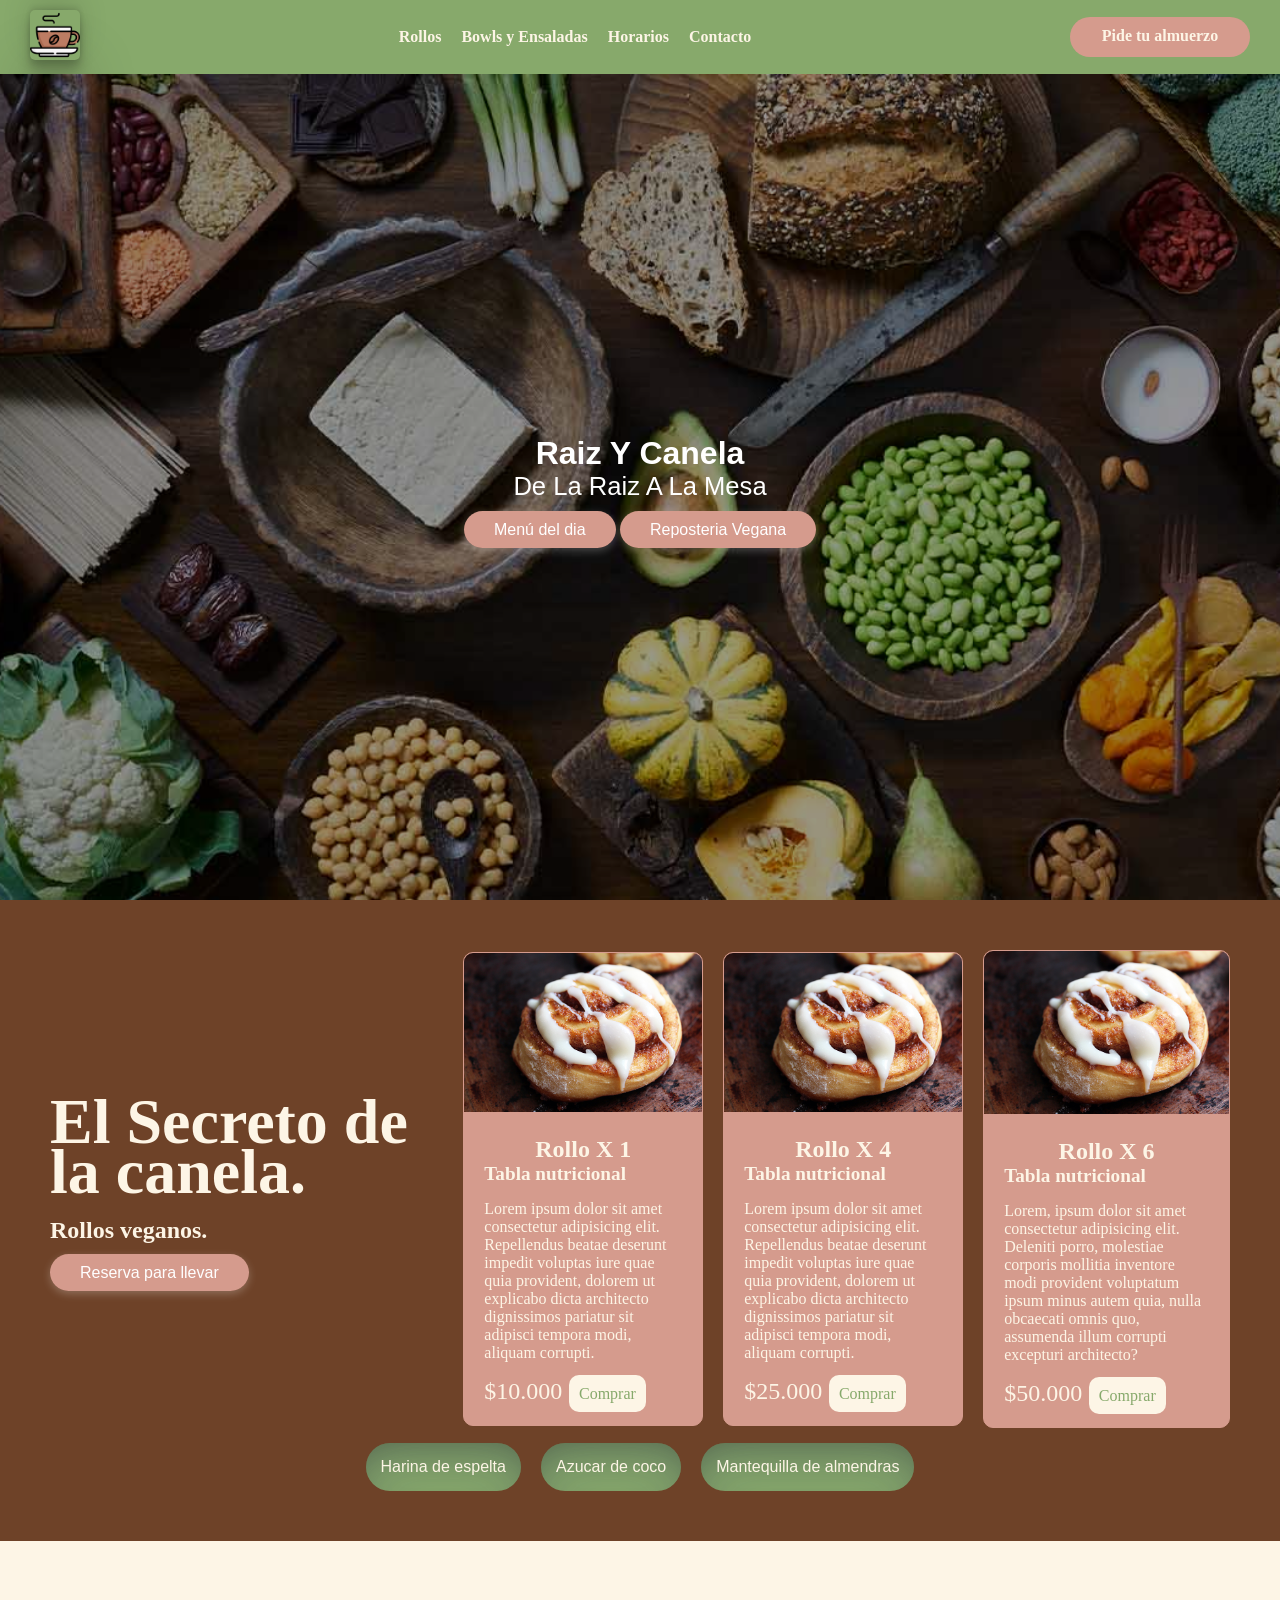
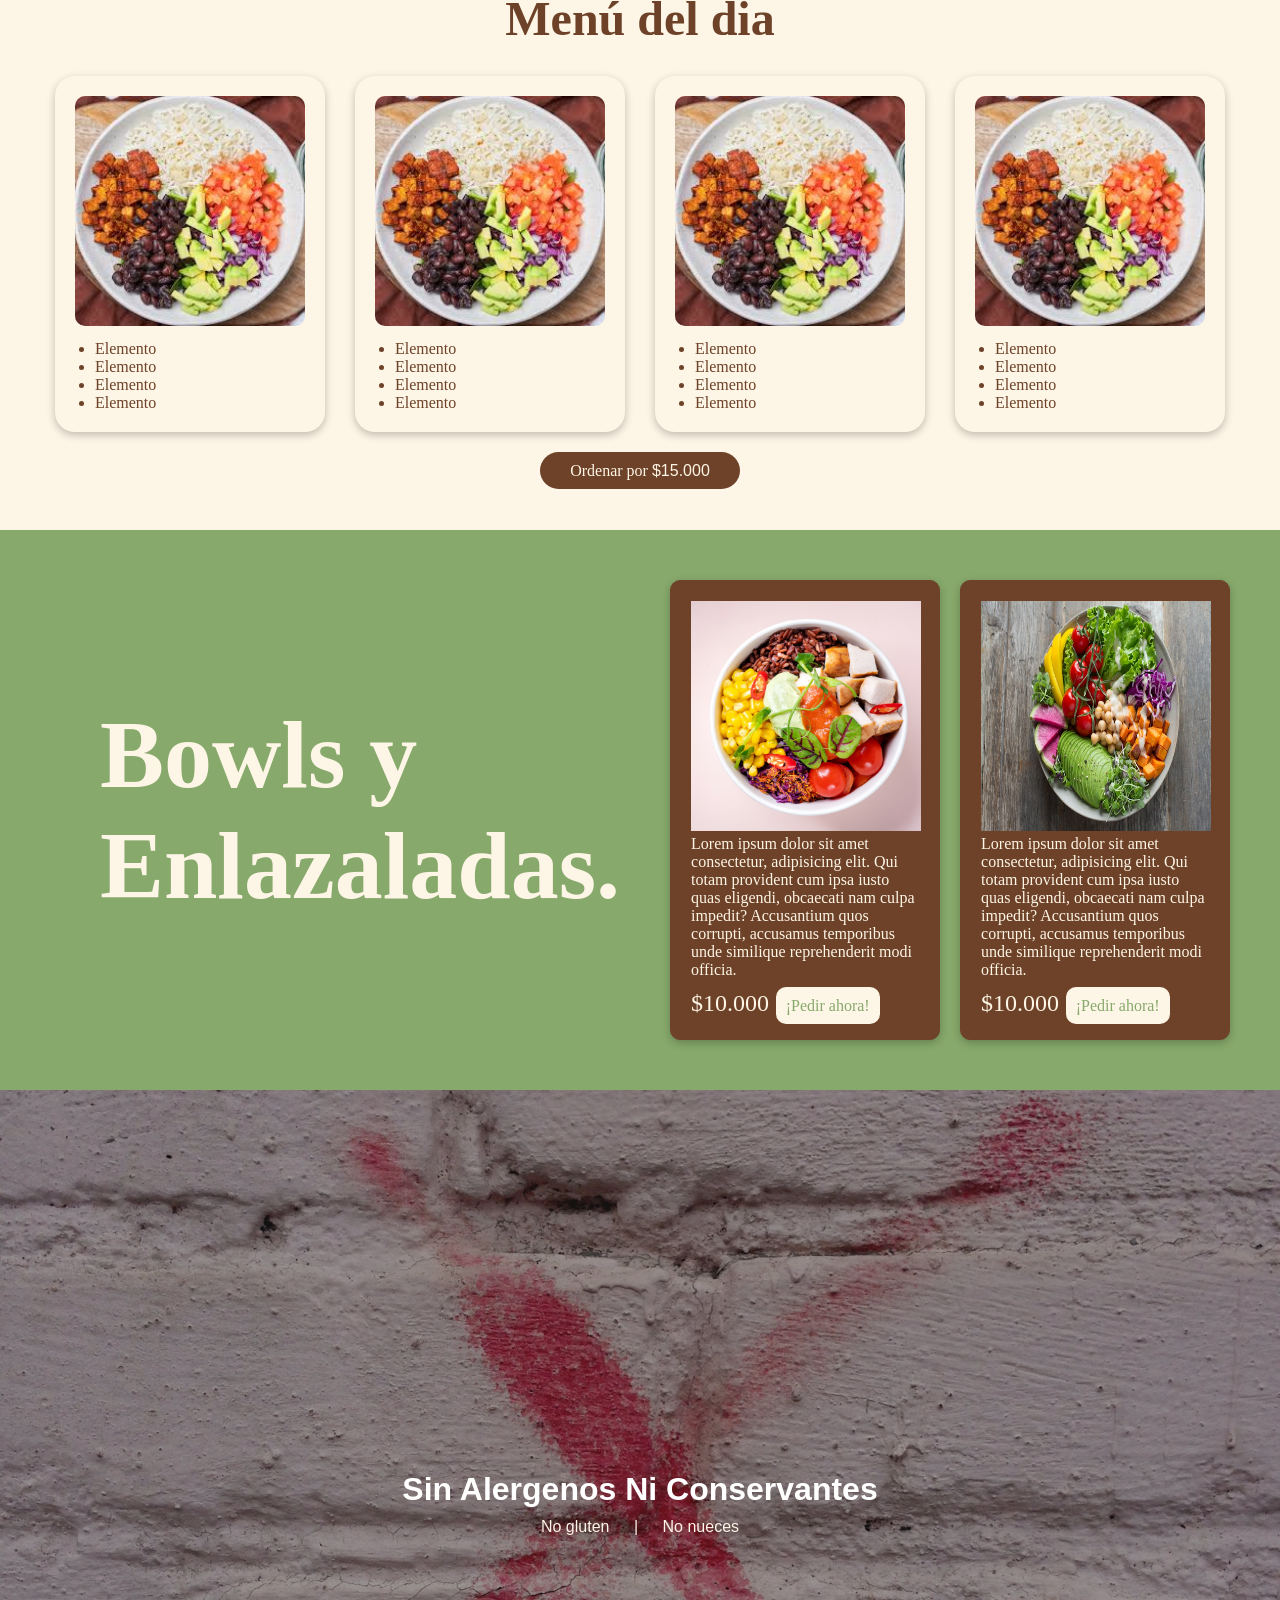
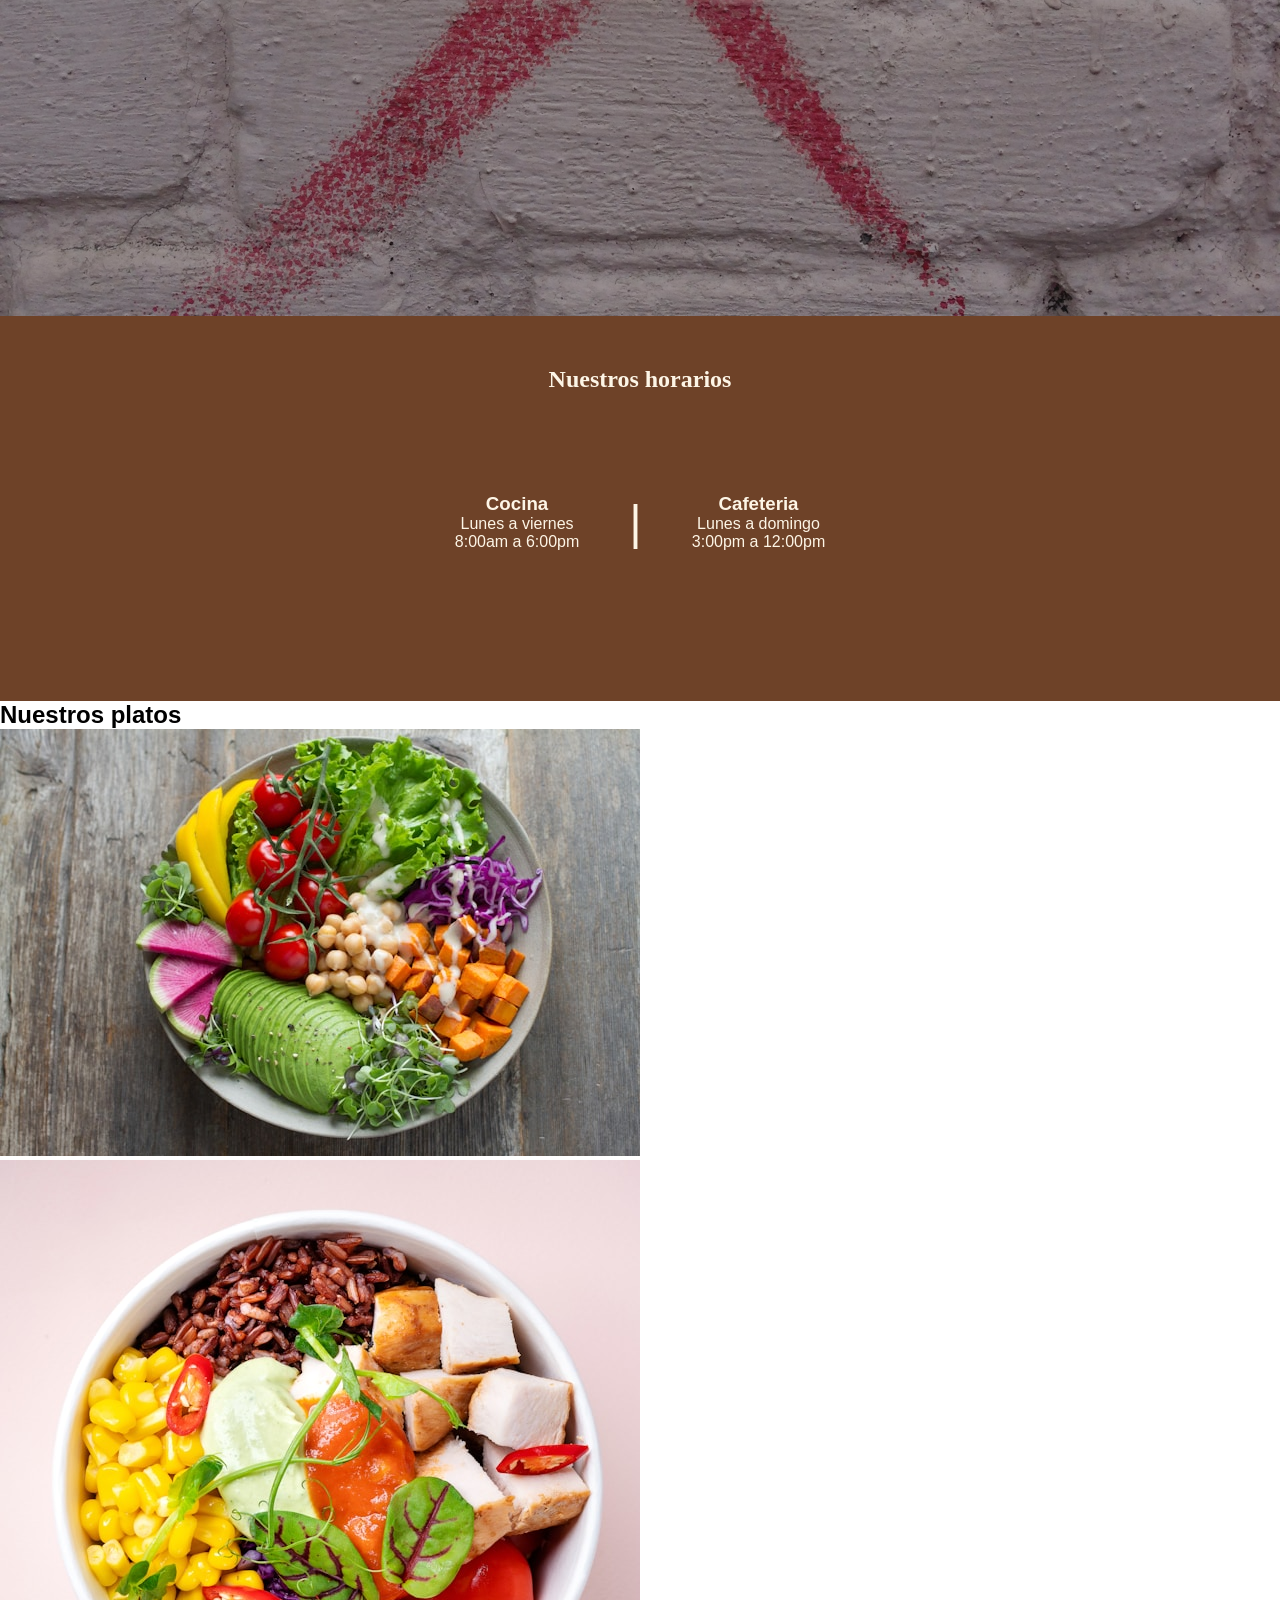
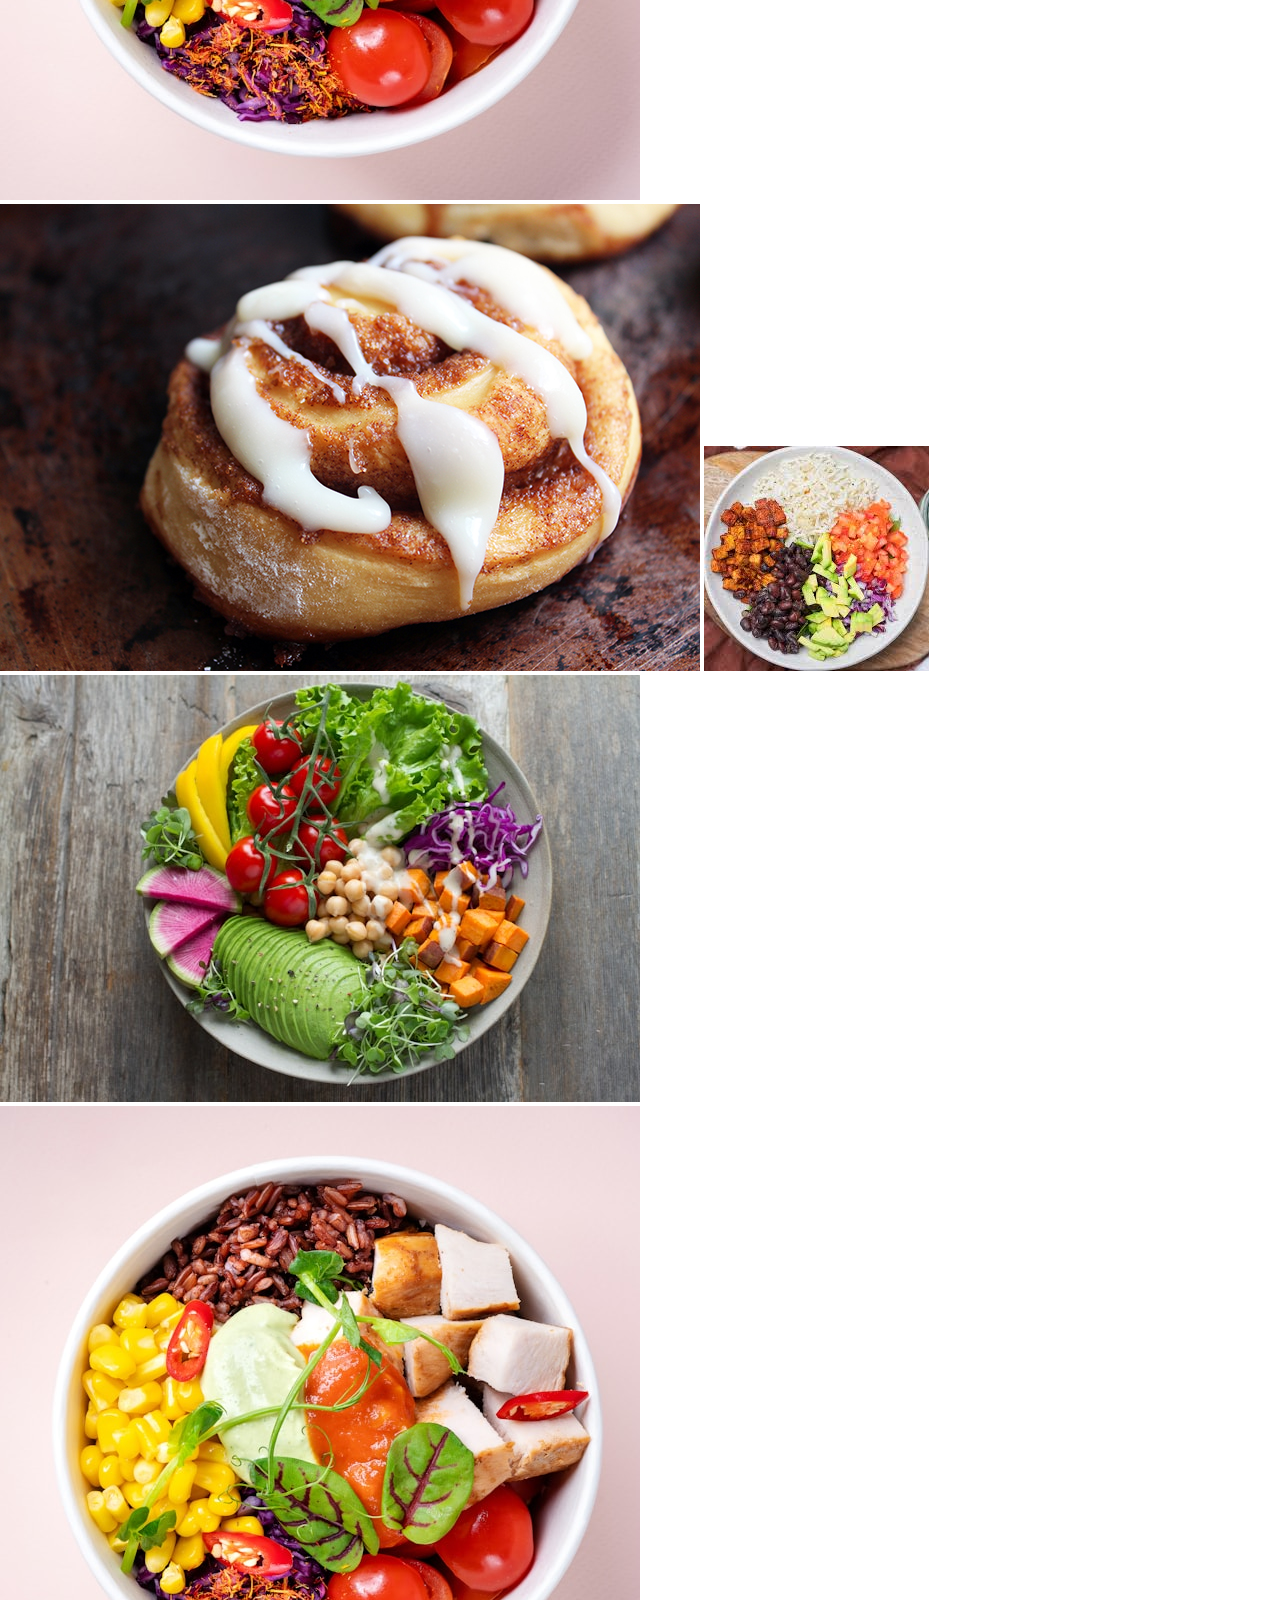
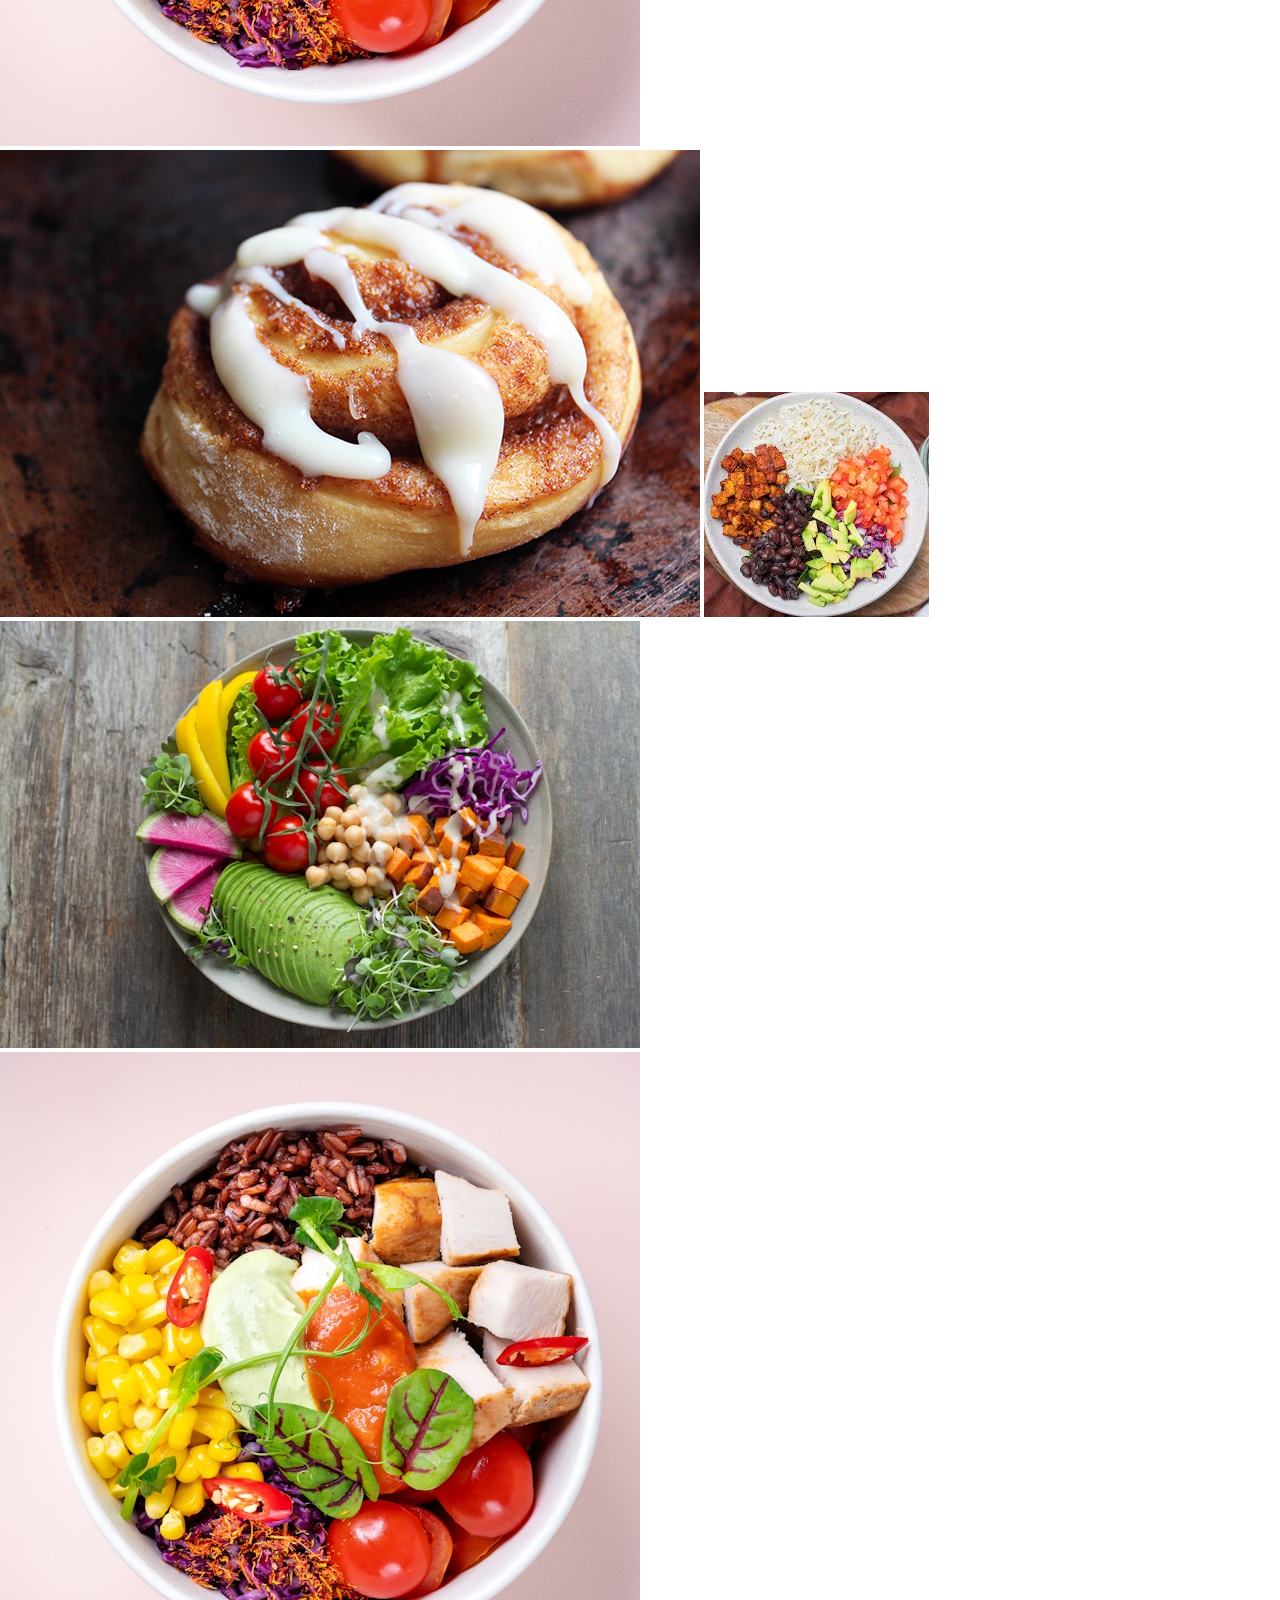
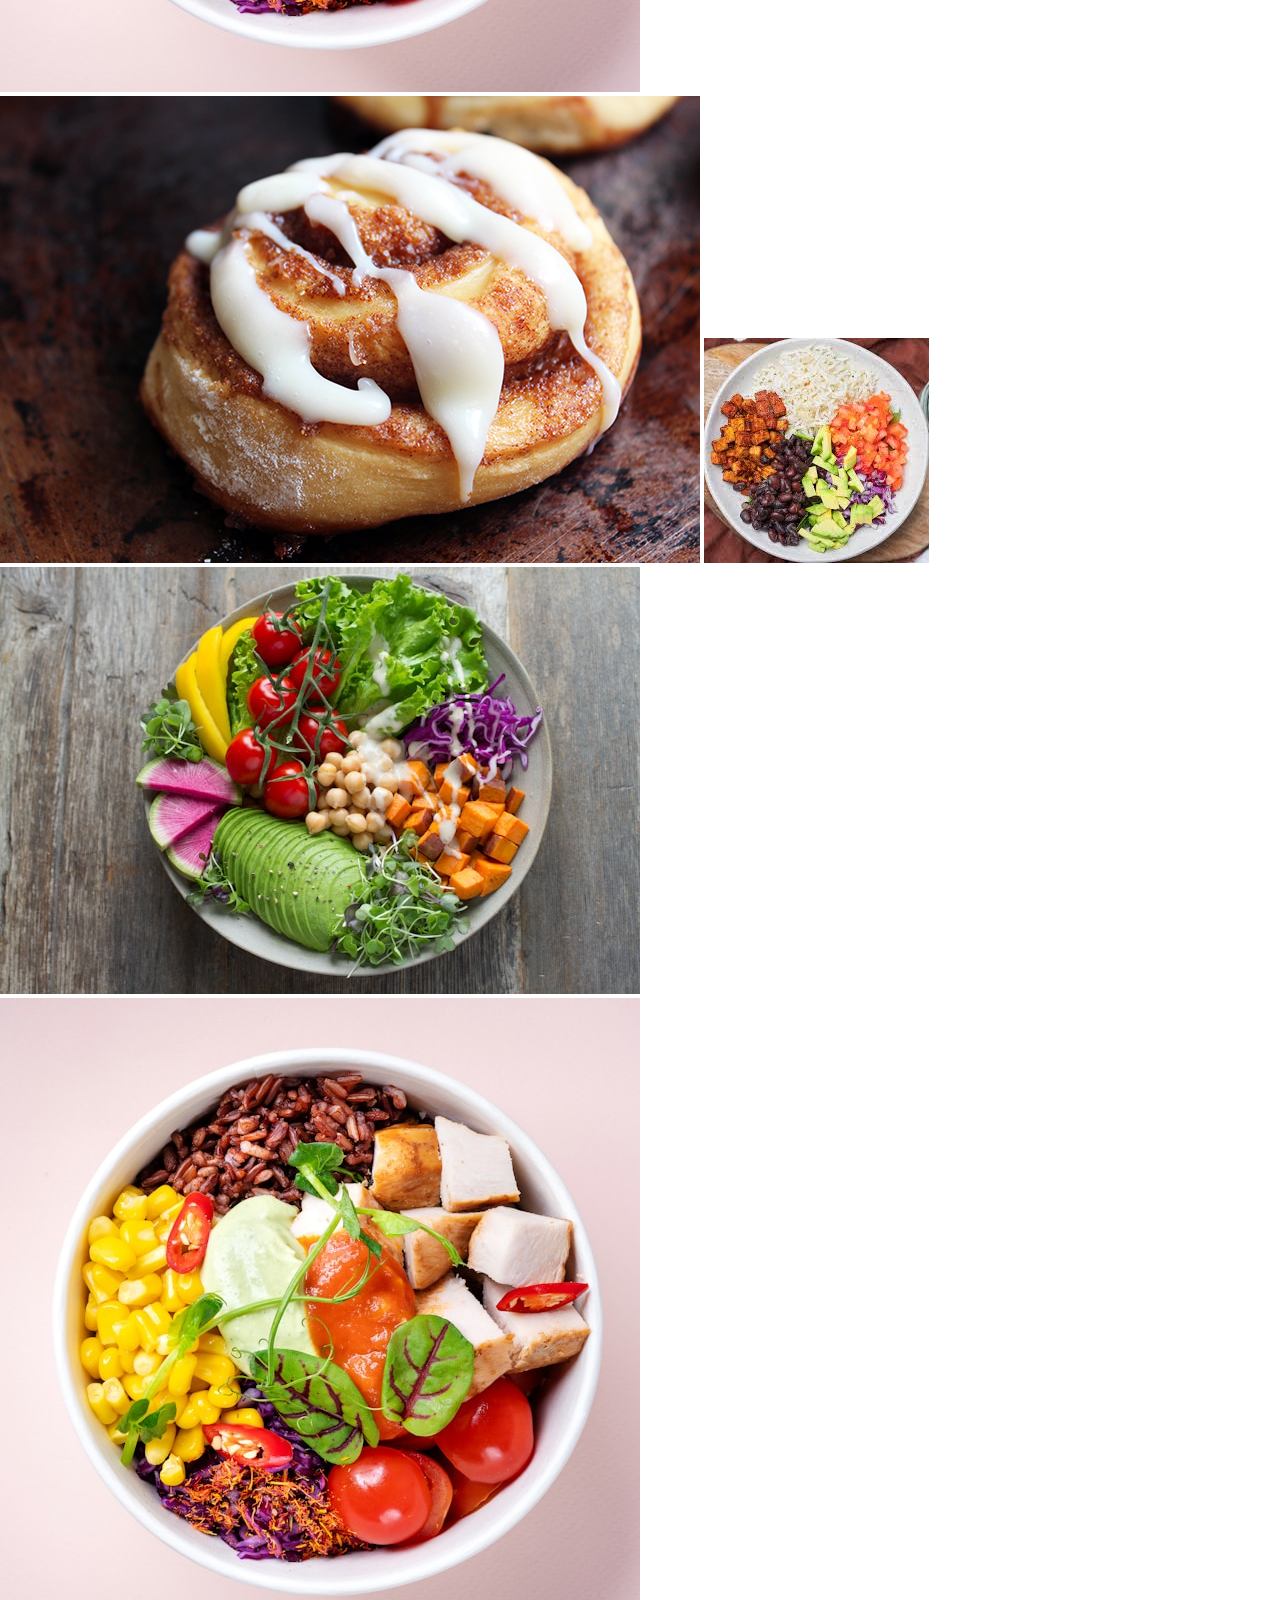
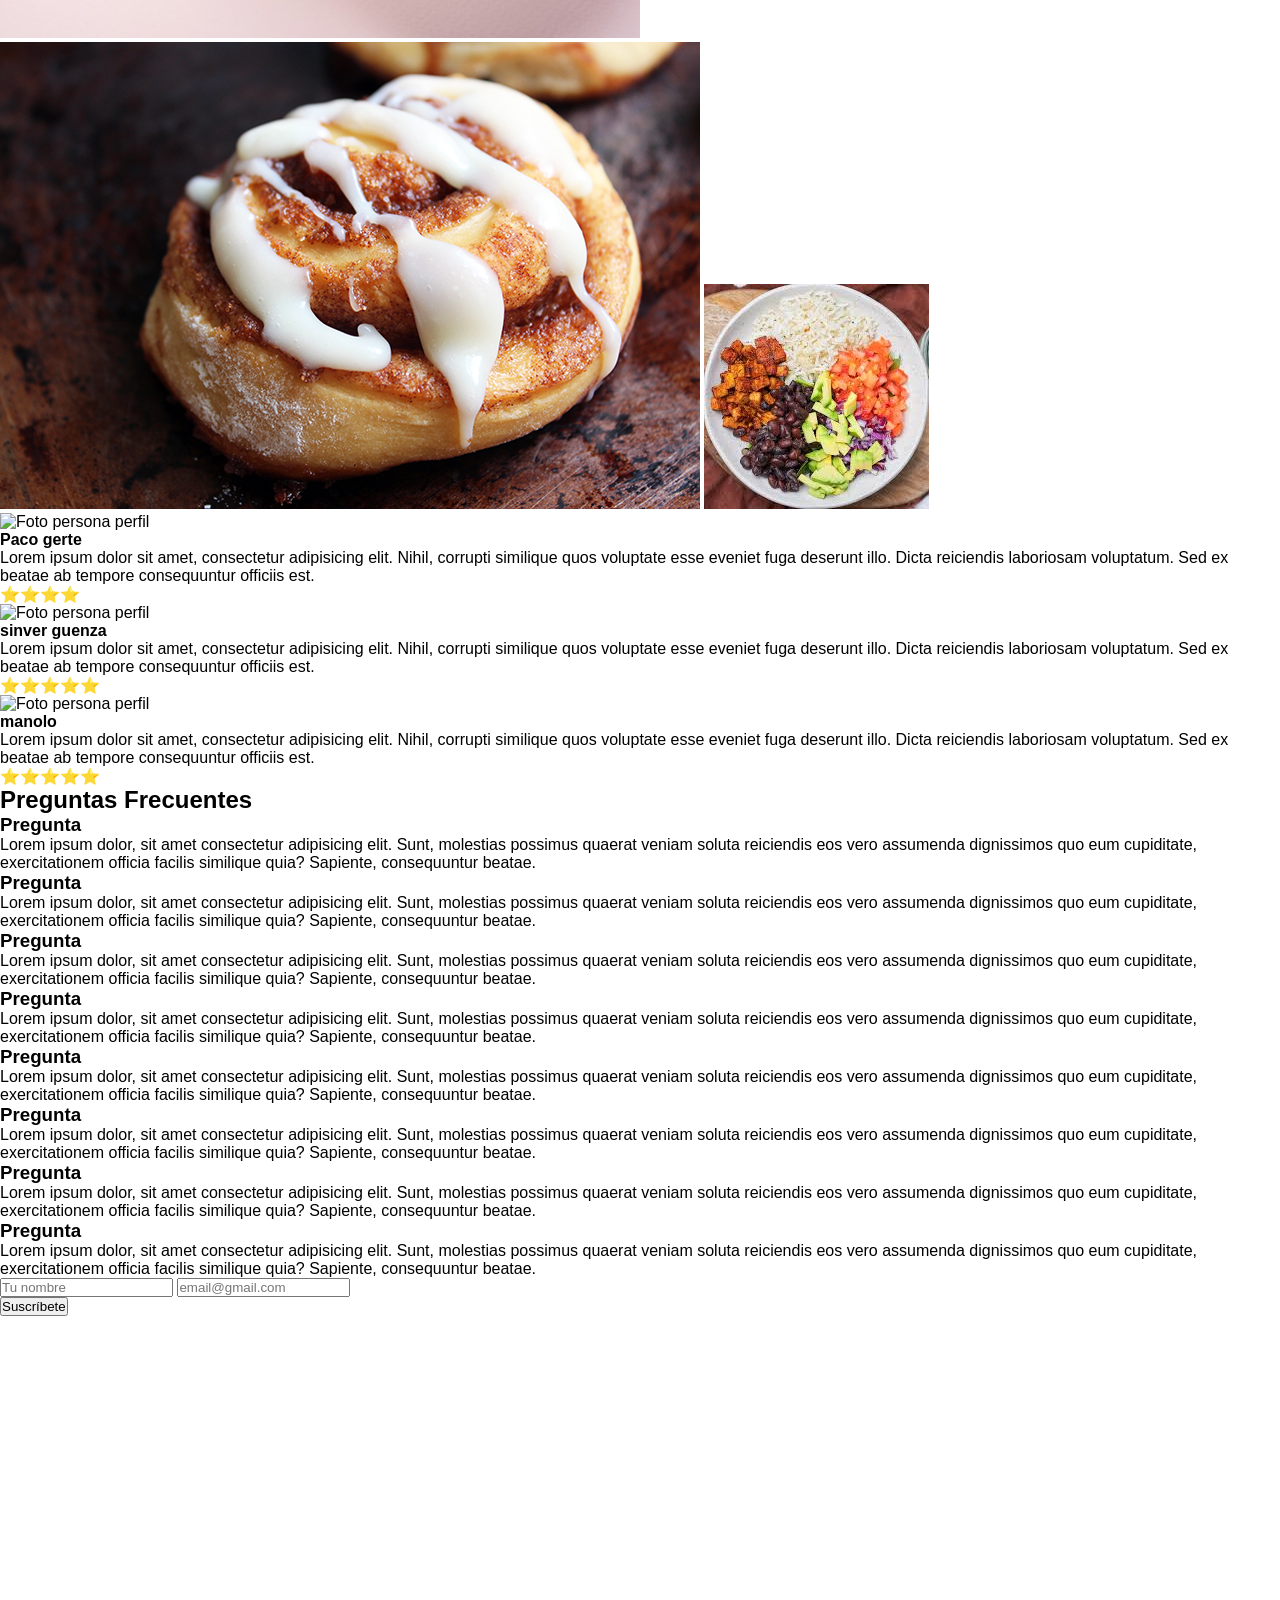
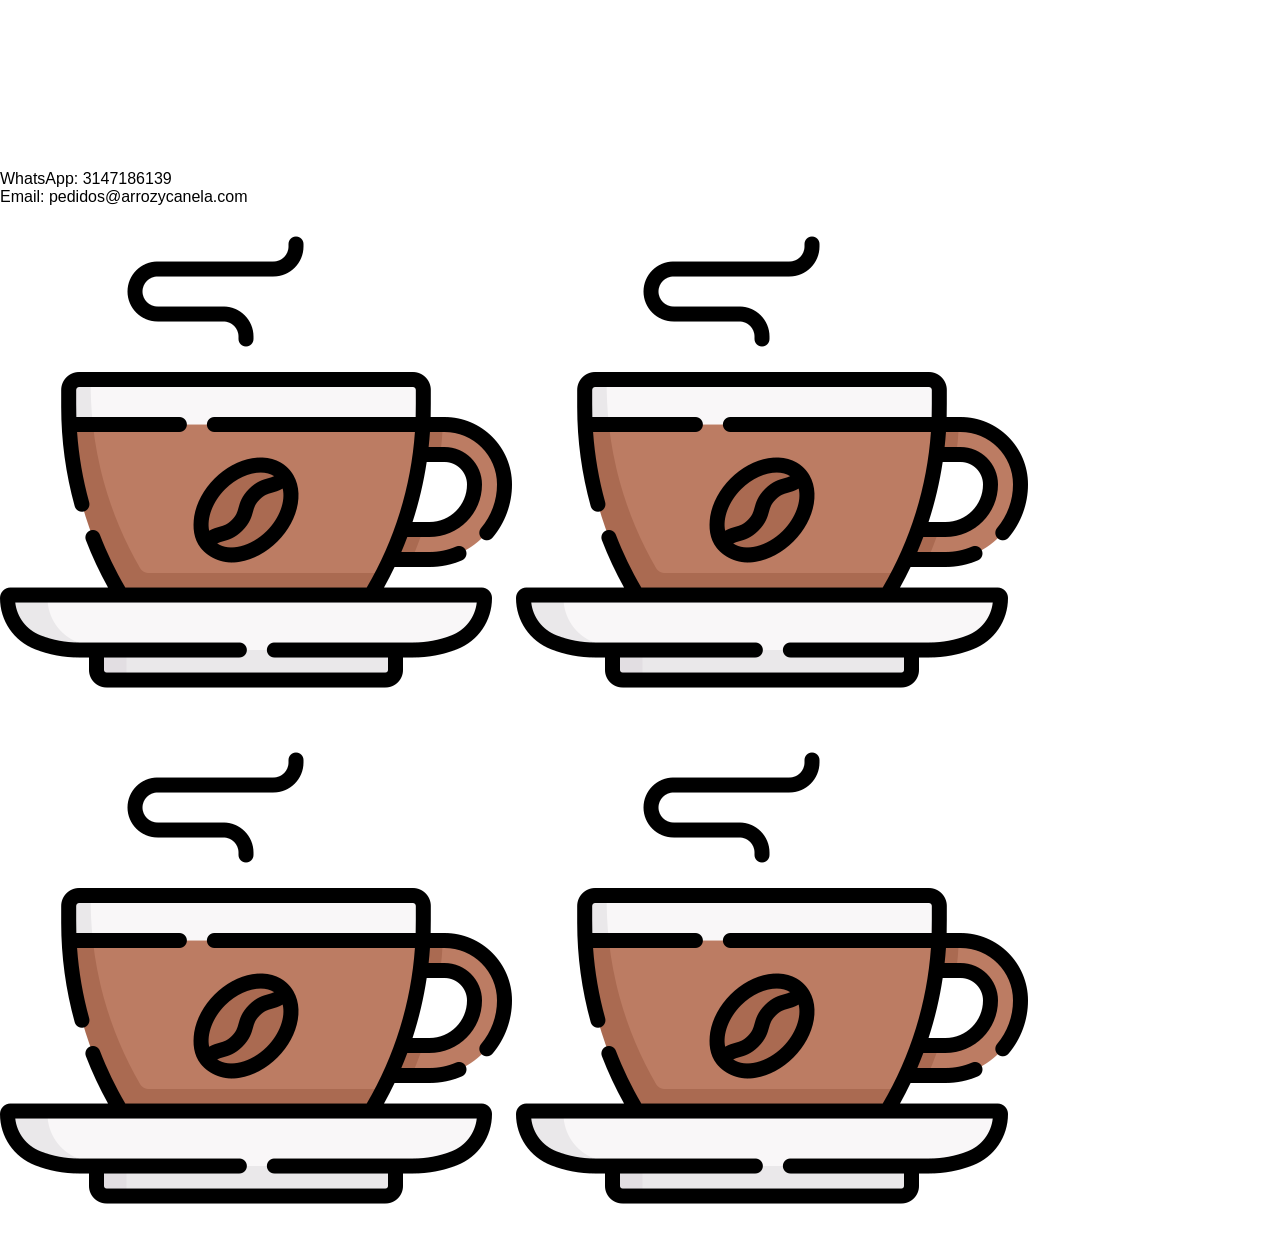
==== commit 81e45859: "ccs horarios" ====
--- a/raizYCanela/index.html
+++ b/raizYCanela/index.html
@@ -149,8 +149,10 @@
                 </ul>
             </article>
         </div>
+        <div class="boton-ordenar">
         <a href="https:/wa.me/573147186139&
                         text=quiero%20pedir%20pedirte">Ordenar por <span>$15.000</span></a>
+        </div>
     </section>
 
     <section class="bowls">
@@ -191,6 +193,7 @@
         <h2>Sin alergenos ni conservantes</h2>
         <div class="alergenos-item">
             <span>No gluten</span>
+            <span>|</span>
             <span>No nueces</span>
         </div>
     </section>
@@ -201,6 +204,9 @@
             <div class="horarios-cocina">
                 <h3>Cocina</h3>
                 <p>Lunes a viernes <br>8:00am a 6:00pm</p>
+            </div>
+            <div class="linea">
+                <span>|</span>
             </div>
 
             <div class="horarios-cafeteria">
--- a/raizYCanela/style.css
+++ b/raizYCanela/style.css
@@ -270,15 +270,10 @@
         ul{
             margin-left: 20px;
             margin-top: 10px;
+            li{
+                font-family: var(--fuente-cuerpo);
+            }
         }
-    }
-    a{
-        background-color: var(--color-texto);
-        color: var(--color-fondo);
-        text-decoration: none;
-        padding: 10px 30px;
-        border-radius: 25px;
-        box-shadow: var(--sombra-botones-claro);
     }
 }
 .bowls{
@@ -325,6 +320,9 @@
     overflow: hidden;
     img{
         width: 230px;
+    }
+    p{
+        font-family: var(--fuente-cuerpo);
     }
     
 }
@@ -344,6 +342,9 @@
         width: 230px;
         height: 230px;
     }
+    p{
+        font-family: var(--fuente-cuerpo);
+    }
 
     
 }
@@ -351,6 +352,12 @@
 .precio{
         font-size: 1.5rem;
         margin-top: 10px;
+        span{
+            font-family: var(--fuente-cuerpo);
+        }
+        a{
+            font-family: var(--fuente-cuerpo);
+        }
     }
     .precio a{
         text-decoration: none;
@@ -389,4 +396,49 @@
 }
 .alergenos-item{
     z-index: 1;
-}+}
+
+.horarios{
+    background-color:var(--color-texto);
+    display: flex;
+    flex-direction: column;
+    justify-content: center;
+    align-items: center;
+    padding: var(--margen-interna-secciones);
+    color: var(--color-fondo);
+    h2{
+        font-family: var(--fuente-titulos);
+    }
+}
+.horarios-area{
+    display: flex;
+    flex-direction: row;
+    justify-content: center;
+    align-items: center;
+    margin: var(--margen-interna-secciones);
+}
+.horarios-cocina{
+    margin: var(--margen-interna-secciones);
+    text-align: center;
+}
+
+.horarios-cafeteria{
+    margin: var(--margen-interna-secciones);
+    text-align: center;
+}
+.linea{
+    font-size: 3rem;
+}
+
+.boton-ordenar{
+    a{
+        background-color: var(--color-texto);
+        color: var(--color-fondo);
+        text-decoration: none;
+        padding: 10px 30px;
+        border-radius: 25px;
+        box-shadow: var(--sombra-botones-claro);
+        font-family: var(--fuente-cuerpo);
+    }
+}
+
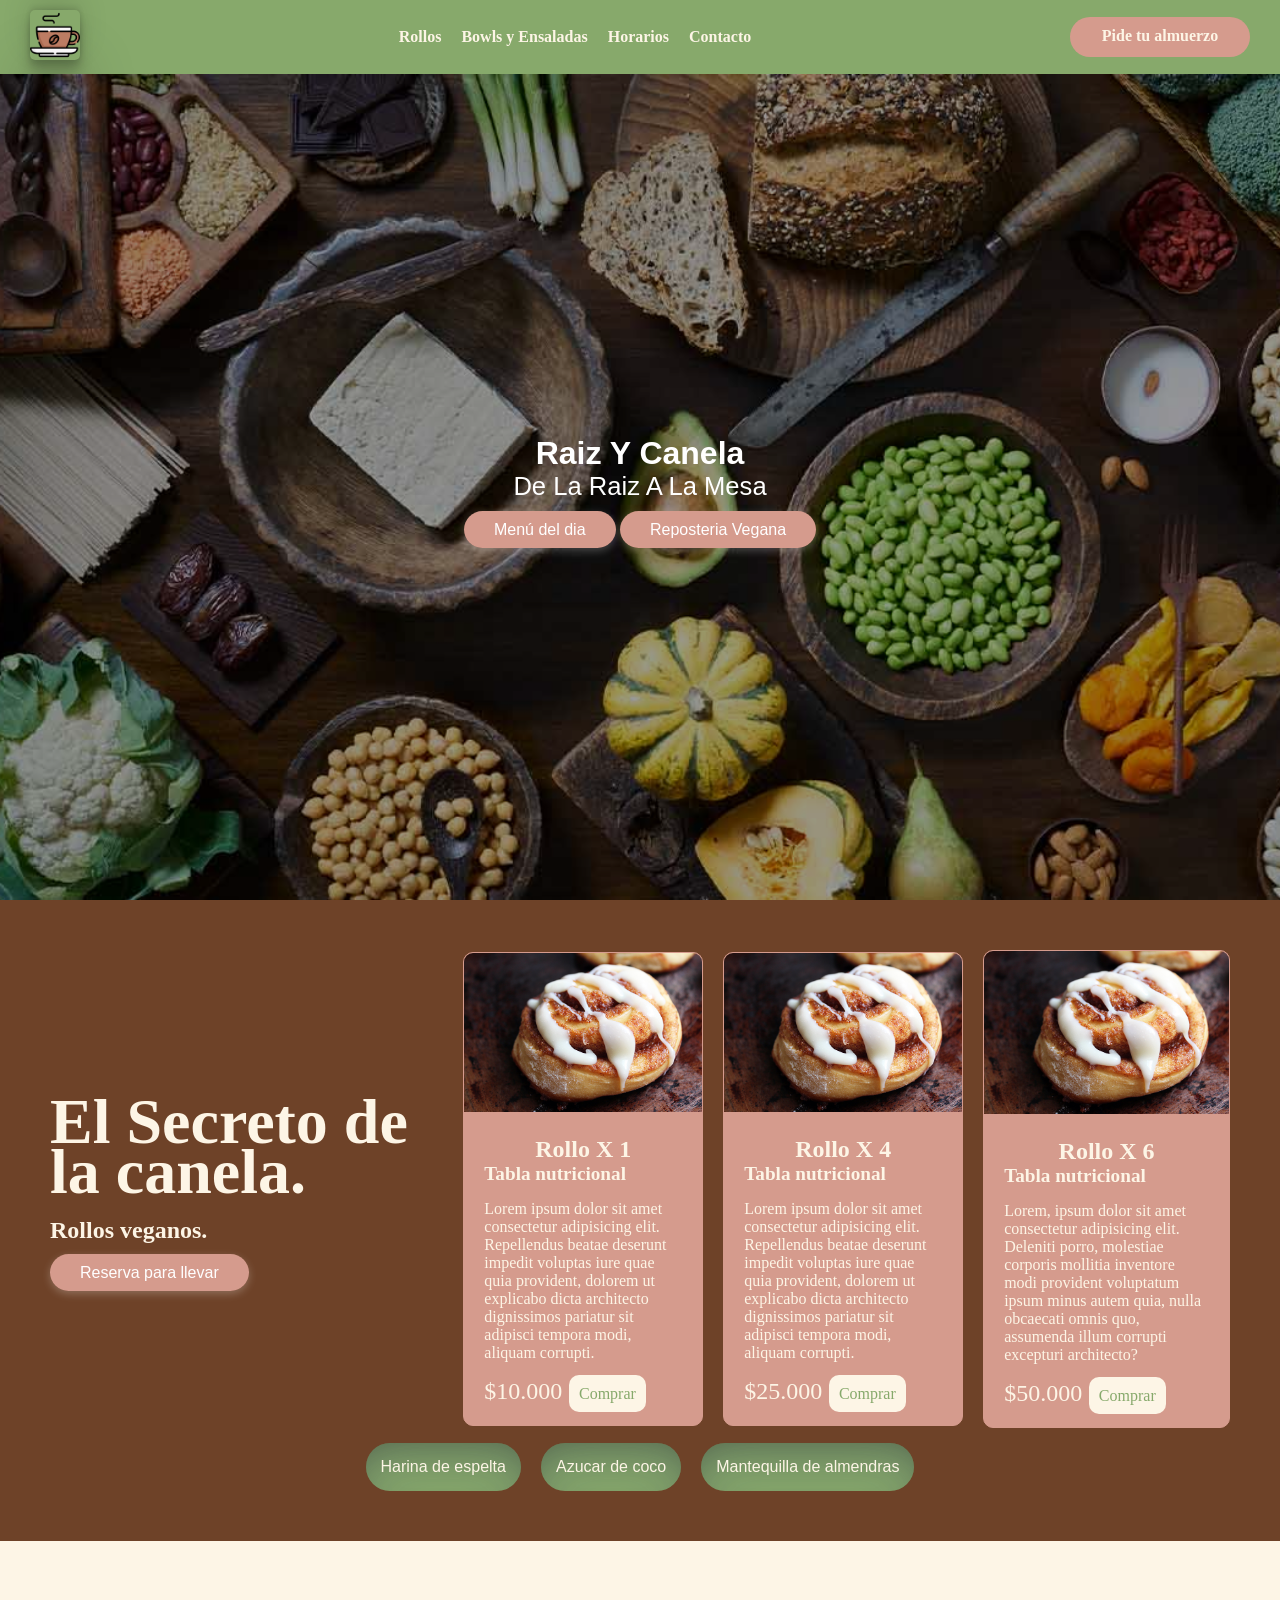
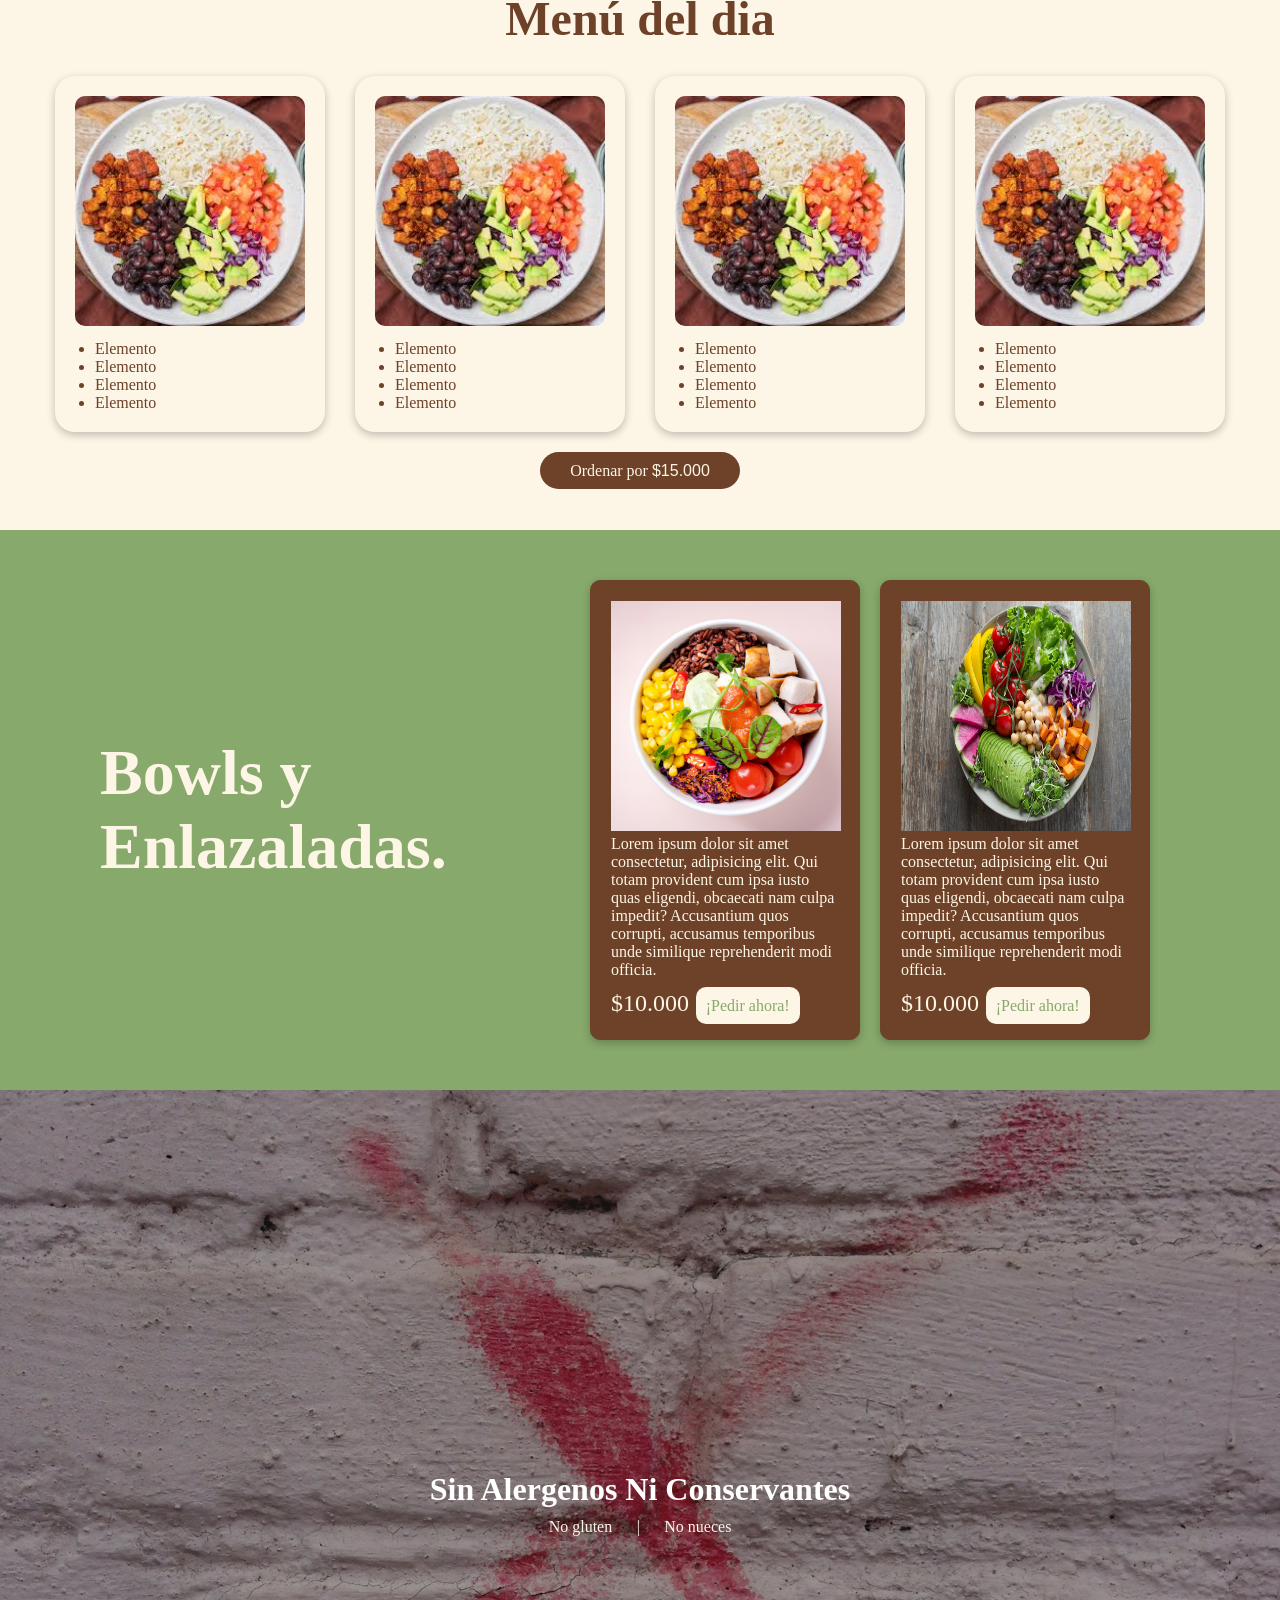
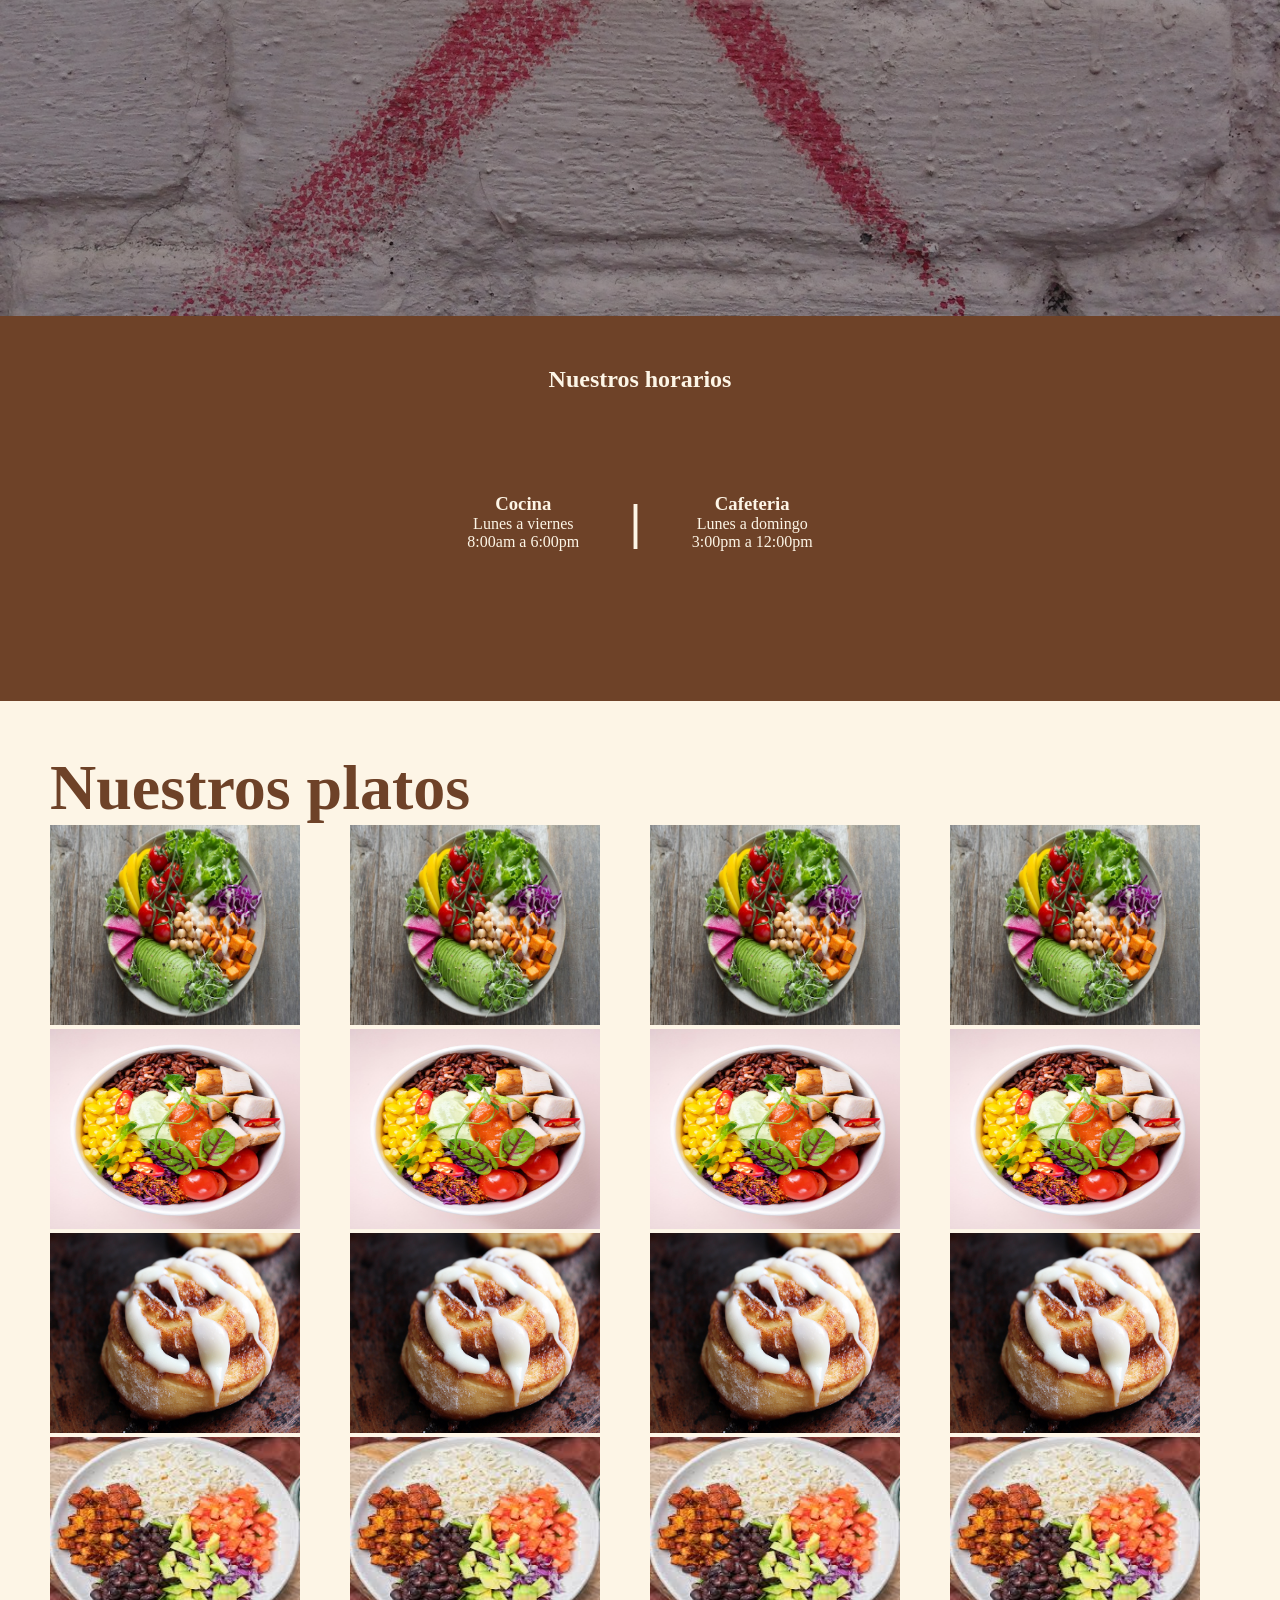
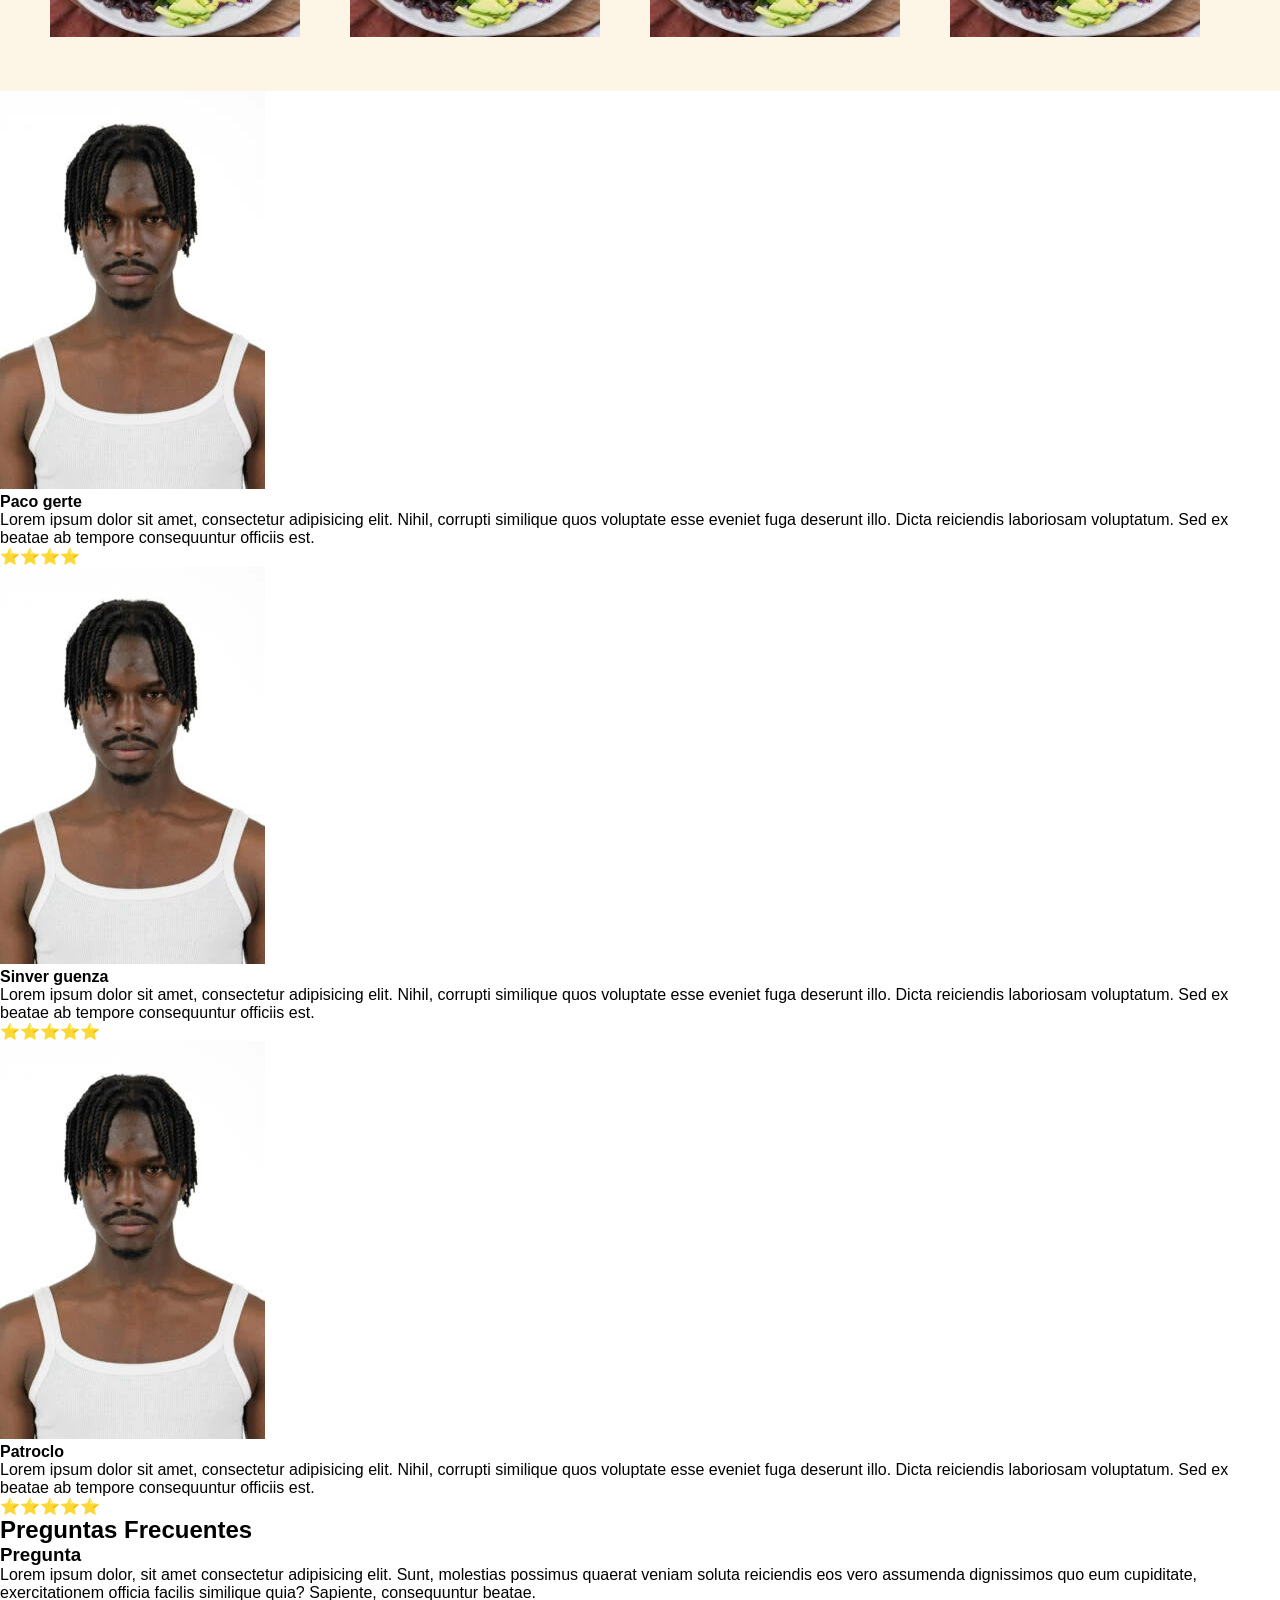
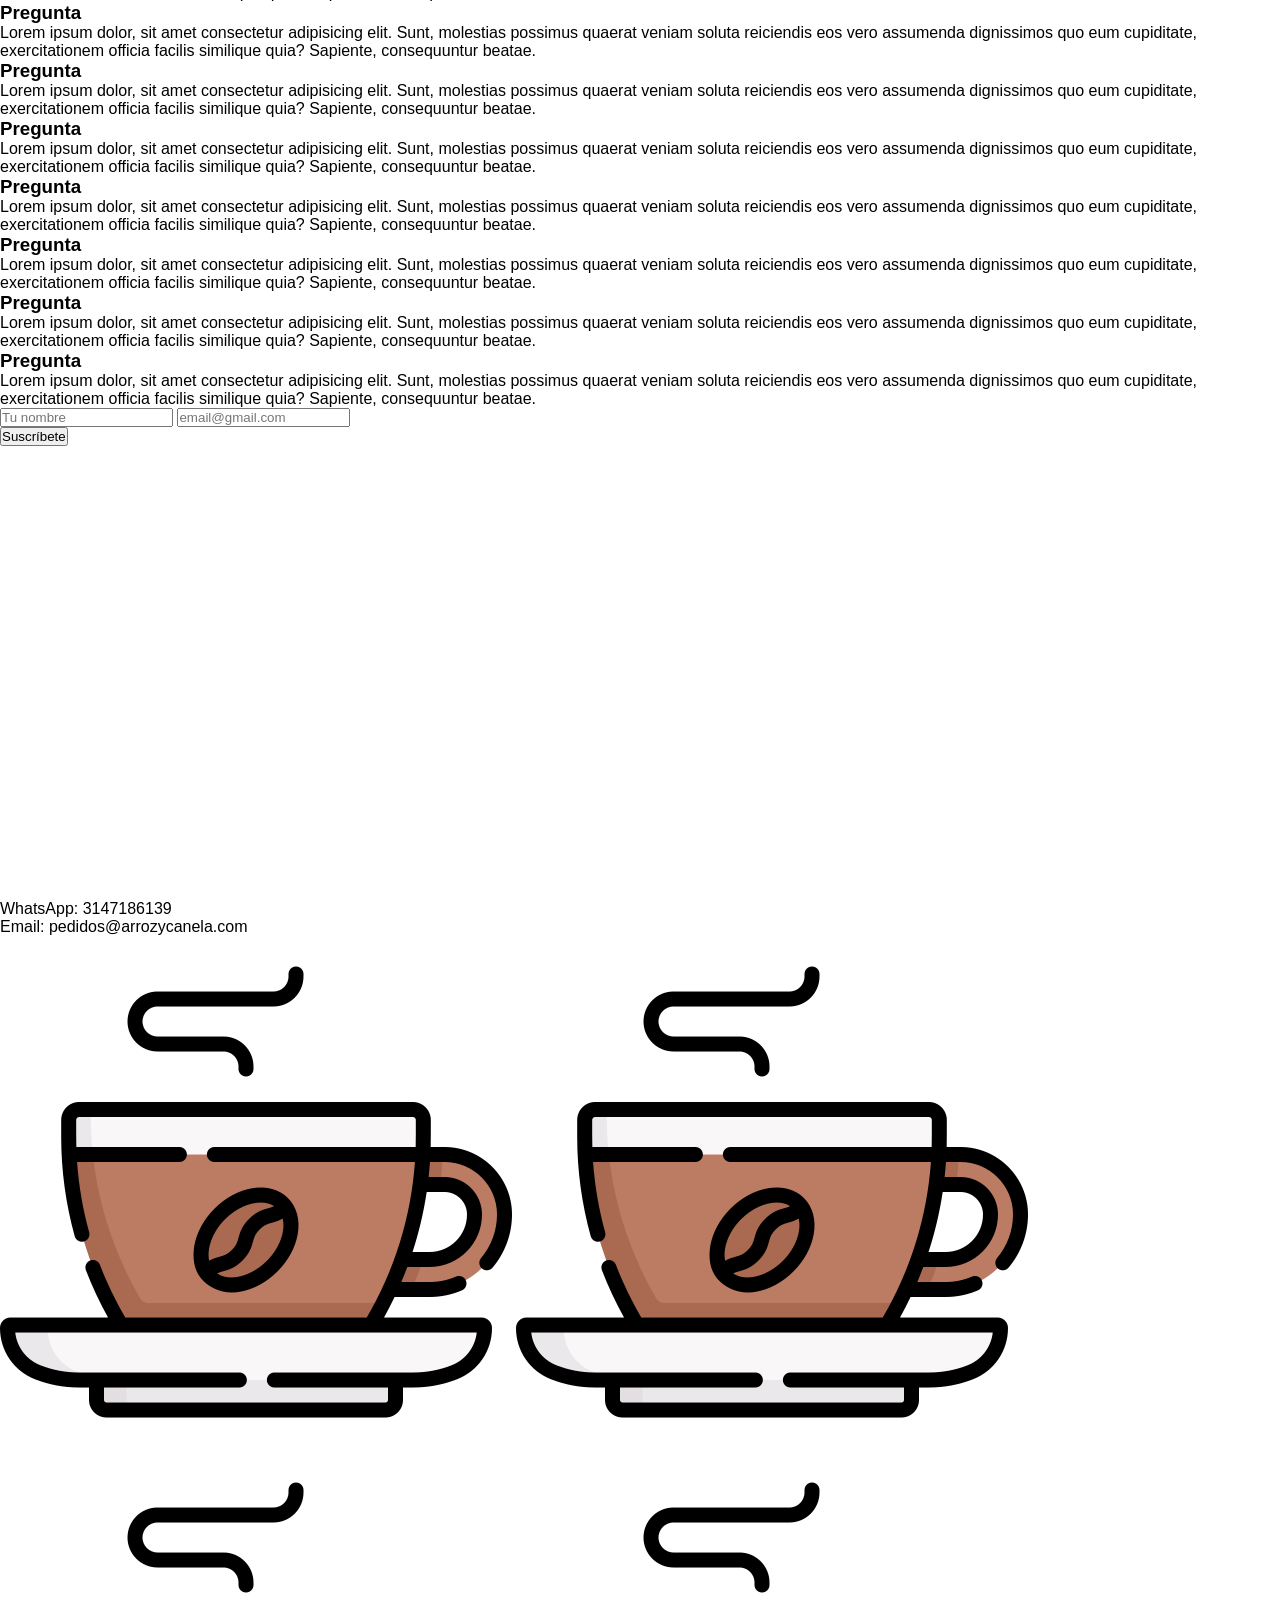
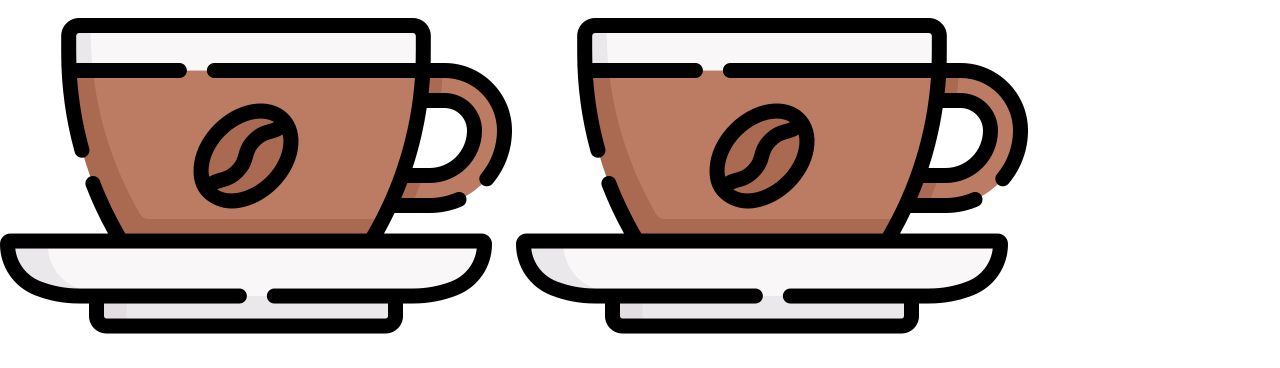
==== commit 28386f3e: "css galeria" ====
--- a/raizYCanela/index.html
+++ b/raizYCanela/index.html
@@ -221,45 +221,52 @@
             <h2>Nuestros platos</h2>
         </div>
         <div class="platos-galeria">
+            <div class="galeria">
             <img src="img/ensalada.jpg" alt="imagen galeria de imagenes">
             <img src="img/producto-bowl.jpg" alt="imagen galeria de imagenes">
             <img src="img/rollo-canela-x1.jpg" alt="imagen galeria de imagenes">
             <img src="img/almuerzo-vegano1.jpg" alt="imagen galeria de imagenes">
-
+            </div>
+            <div class="galeria">
             <img src="img/ensalada.jpg" alt="imagen galeria de imagenes">
             <img src="img/producto-bowl.jpg" alt="imagen galeria de imagenes">
             <img src="img/rollo-canela-x1.jpg" alt="imagen galeria de imagenes">
             <img src="img/almuerzo-vegano1.jpg" alt="imagen galeria de imagenes">
-
+            </div>
+            <div class="galeria">
             <img src="img/ensalada.jpg" alt="imagen galeria de imagenes">
             <img src="img/producto-bowl.jpg" alt="imagen galeria de imagenes">
             <img src="img/rollo-canela-x1.jpg" alt="imagen galeria de imagenes">
             <img src="img/almuerzo-vegano1.jpg" alt="imagen galeria de imagenes">
-
+            </div>
+            <div class="galeria">
             <img src="img/ensalada.jpg" alt="imagen galeria de imagenes">
             <img src="img/producto-bowl.jpg" alt="imagen galeria de imagenes">
             <img src="img/rollo-canela-x1.jpg" alt="imagen galeria de imagenes">
             <img src="img/almuerzo-vegano1.jpg" alt="imagen galeria de imagenes">
+            </div>
         </div>
     </section>
 
     <section class="testimonios">
-        <article class="testimonios">
+        <article class="testimonio">
             <div class="testimonio-identificacion">
-                <img src="" alt="Foto persona perfil">
+                <img src="img/persona.jpg" alt="Foto persona perfil">
                 <h4>Paco gerte</h4>
             </div>
+            <div class="testimonio-texto">
             <p>Lorem ipsum dolor sit amet, consectetur adipisicing elit. Nihil, corrupti similique quos voluptate esse
                 eveniet fuga deserunt illo. Dicta reiciendis laboriosam voluptatum. Sed ex beatae ab tempore
                 consequuntur officiis est.
             </p>
             <span>⭐⭐⭐⭐</span>
+            </div>
         </article>
 
-        <article class="testimonios">
+        <article class="testimonio">
             <div class="testimonio-identificacion">
-                <img src="" alt="Foto persona perfil">
-                <h4>sinver guenza</h4>
+                <img src="img/persona.jpg" alt="Foto persona perfil">
+                <h4>Sinver guenza</h4>
             </div>
             <p>Lorem ipsum dolor sit amet, consectetur adipisicing elit. Nihil, corrupti similique quos voluptate esse
                 eveniet fuga deserunt illo. Dicta reiciendis laboriosam voluptatum. Sed ex beatae ab tempore
@@ -268,10 +275,10 @@
             <span>⭐⭐⭐⭐⭐</span>
         </article>
 
-        <article class="testimonios">
+        <article class="testimonio">
             <div class="testimonio-identificacion">
-                <img src="" alt="Foto persona perfil">
-                <h4>manolo</h4>
+                <img src="img/persona.jpg" alt="Foto persona perfil">
+                <h4>Patroclo</h4>
             </div>
             <p>Lorem ipsum dolor sit amet, consectetur adipisicing elit. Nihil, corrupti similique quos voluptate esse
                 eveniet fuga deserunt illo. Dicta reiciendis laboriosam voluptatum. Sed ex beatae ab tempore
--- a/raizYCanela/style.css
+++ b/raizYCanela/style.css
@@ -124,6 +124,7 @@
     align-items: center;
     padding: var(--margen-interna-secciones);
     color: var(--color-fondo);
+    flex-wrap: wrap;
 }
 
 .rollos-contenido{
@@ -133,6 +134,7 @@
     align-items: center;
     width: 100%;
     gap: 30px;
+    flex-wrap: wrap;
 }
 
 .rollos-descripcion{
@@ -284,6 +286,8 @@
     align-items: center;
     padding: var(--margen-interna-secciones);
     color: var(--color-fondo);
+    flex-wrap: wrap;
+
 }
 
 .bowl-titulo{
@@ -292,7 +296,7 @@
     margin: var(--margen-interna-secciones);
     h2{
         font-family: var(--fuente-titulos);
-        font-size: 6rem;
+        font-size: 4rem;
     }
 }
 
@@ -304,7 +308,8 @@
     align-items: center;
     width: 100%;
     gap: 20px;
-    flex-wrap: nowrap;
+    flex-wrap: wrap;
+    display: flex;
 }
 
 .bowl-item{
@@ -318,6 +323,7 @@
     border-radius: 10px;
     background-color: var(--color-texto);
     overflow: hidden;
+    flex-wrap: wrap;
     img{
         width: 230px;
     }
@@ -338,6 +344,7 @@
     border-radius: 10px;
     background-color: var(--color-texto);
     overflow: hidden;
+    flex-wrap: wrap;
     img{
         width: 230px;
         height: 230px;
@@ -388,10 +395,12 @@
         text-transform: capitalize;
         z-index: 1;
         margin-bottom: 10px;
+        font-family: var(--fuente-titulos);
     }
     span{
         color: var(--color-fondo);
         margin: 10px;
+        font-family: var(--fuente-cuerpo);
     }
 }
 .alergenos-item{
@@ -408,6 +417,12 @@
     color: var(--color-fondo);
     h2{
         font-family: var(--fuente-titulos);
+    }
+    h3{
+        font-family: var(--fuente-titulos);
+    }
+    p{
+        font-family: var(--fuente-cuerpo);
     }
 }
 .horarios-area{
@@ -441,4 +456,39 @@
         font-family: var(--fuente-cuerpo);
     }
 }
-
+.nuestros-platos{
+    background-color: var(--color-fondo);
+    display: flex;
+    flex-direction: row;
+    justify-content: center;
+    align-items: center;
+    padding: var(--margen-interna-secciones);
+    color: var(--color-fondo);
+    width: 100%;
+    flex-wrap: wrap;
+}
+
+.platos-titulo{
+    flex: 1;
+    h2{
+        font-family: var(--fuente-titulos);
+        font-size: 4rem;
+        color: #6E4228;
+    }
+}
+
+.platos-galeria{
+    flex: 2;
+    display: flex;
+    flex-direction: row;
+    justify-content: center;
+    align-items: center;
+    gap: 20px;
+    flex-wrap: nowrap;
+    img{
+        width: 250px;
+        height: 200px;
+    }
+}
+
+
